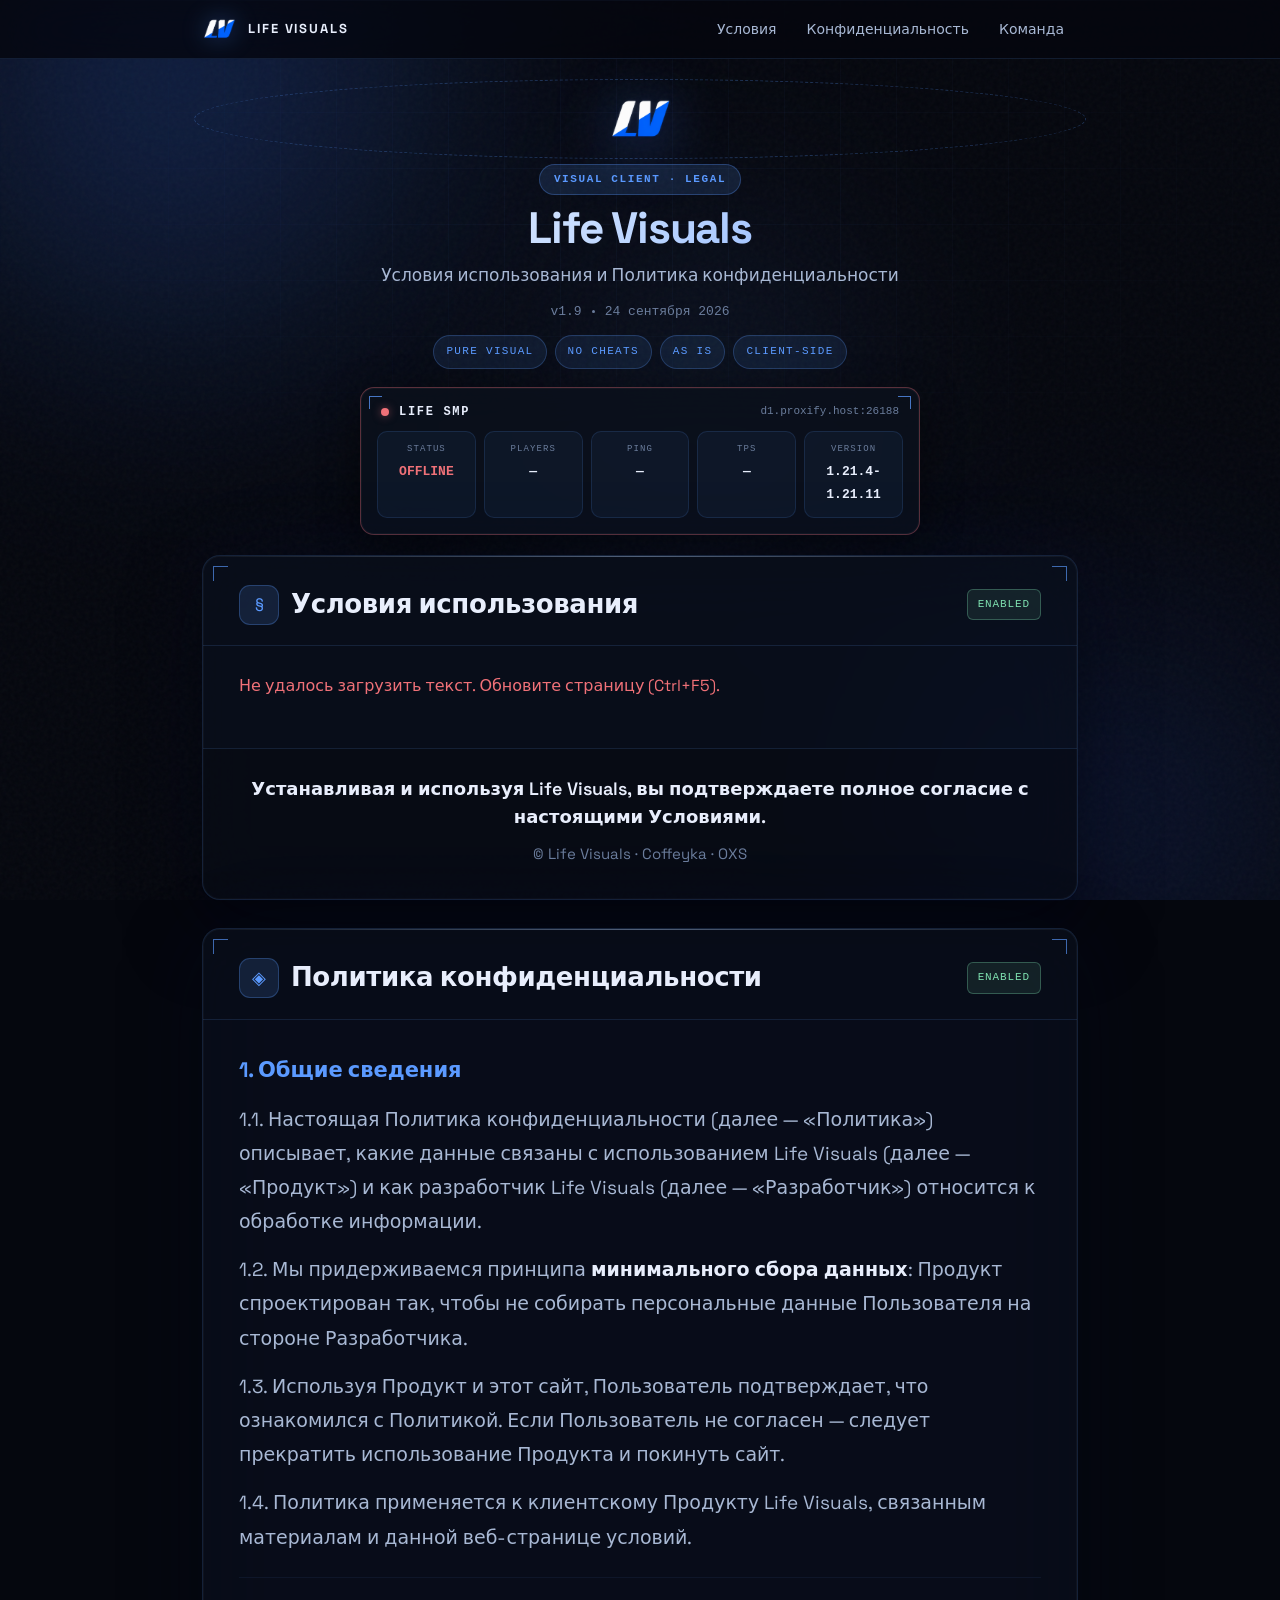
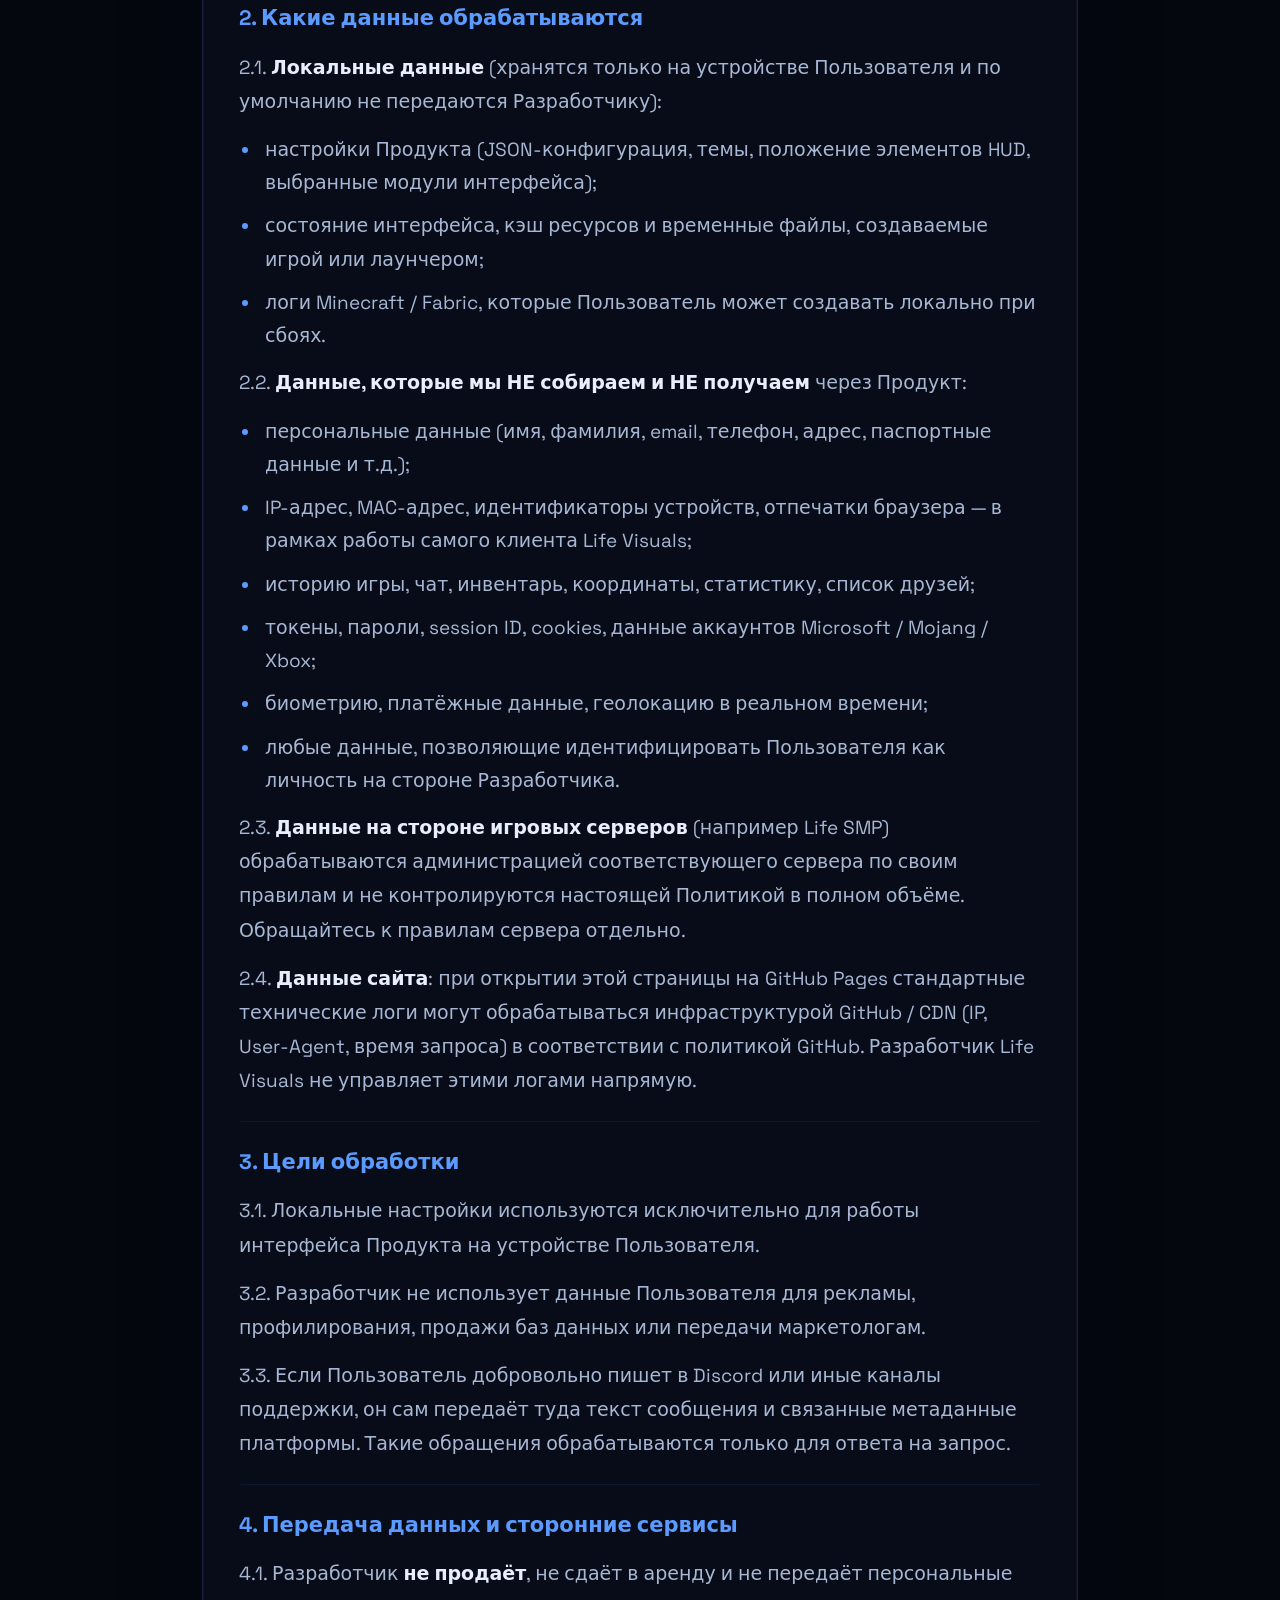
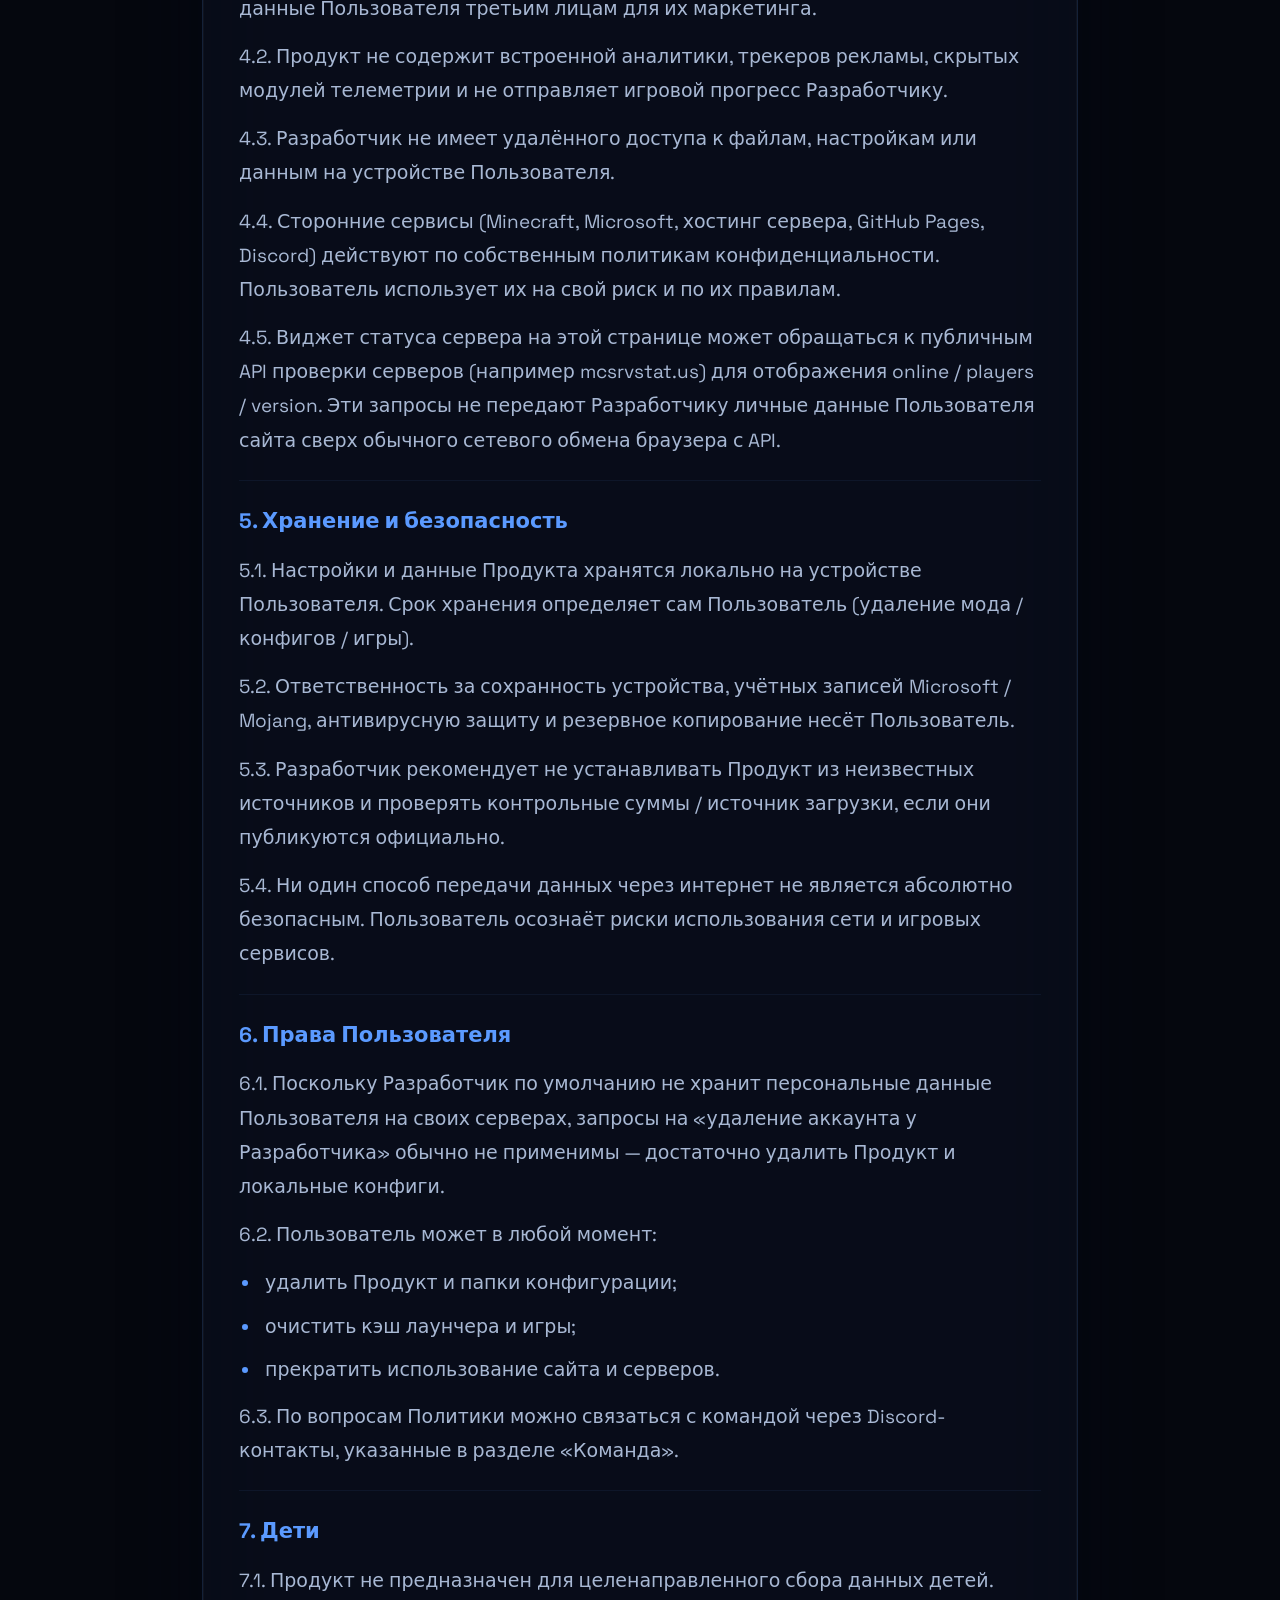
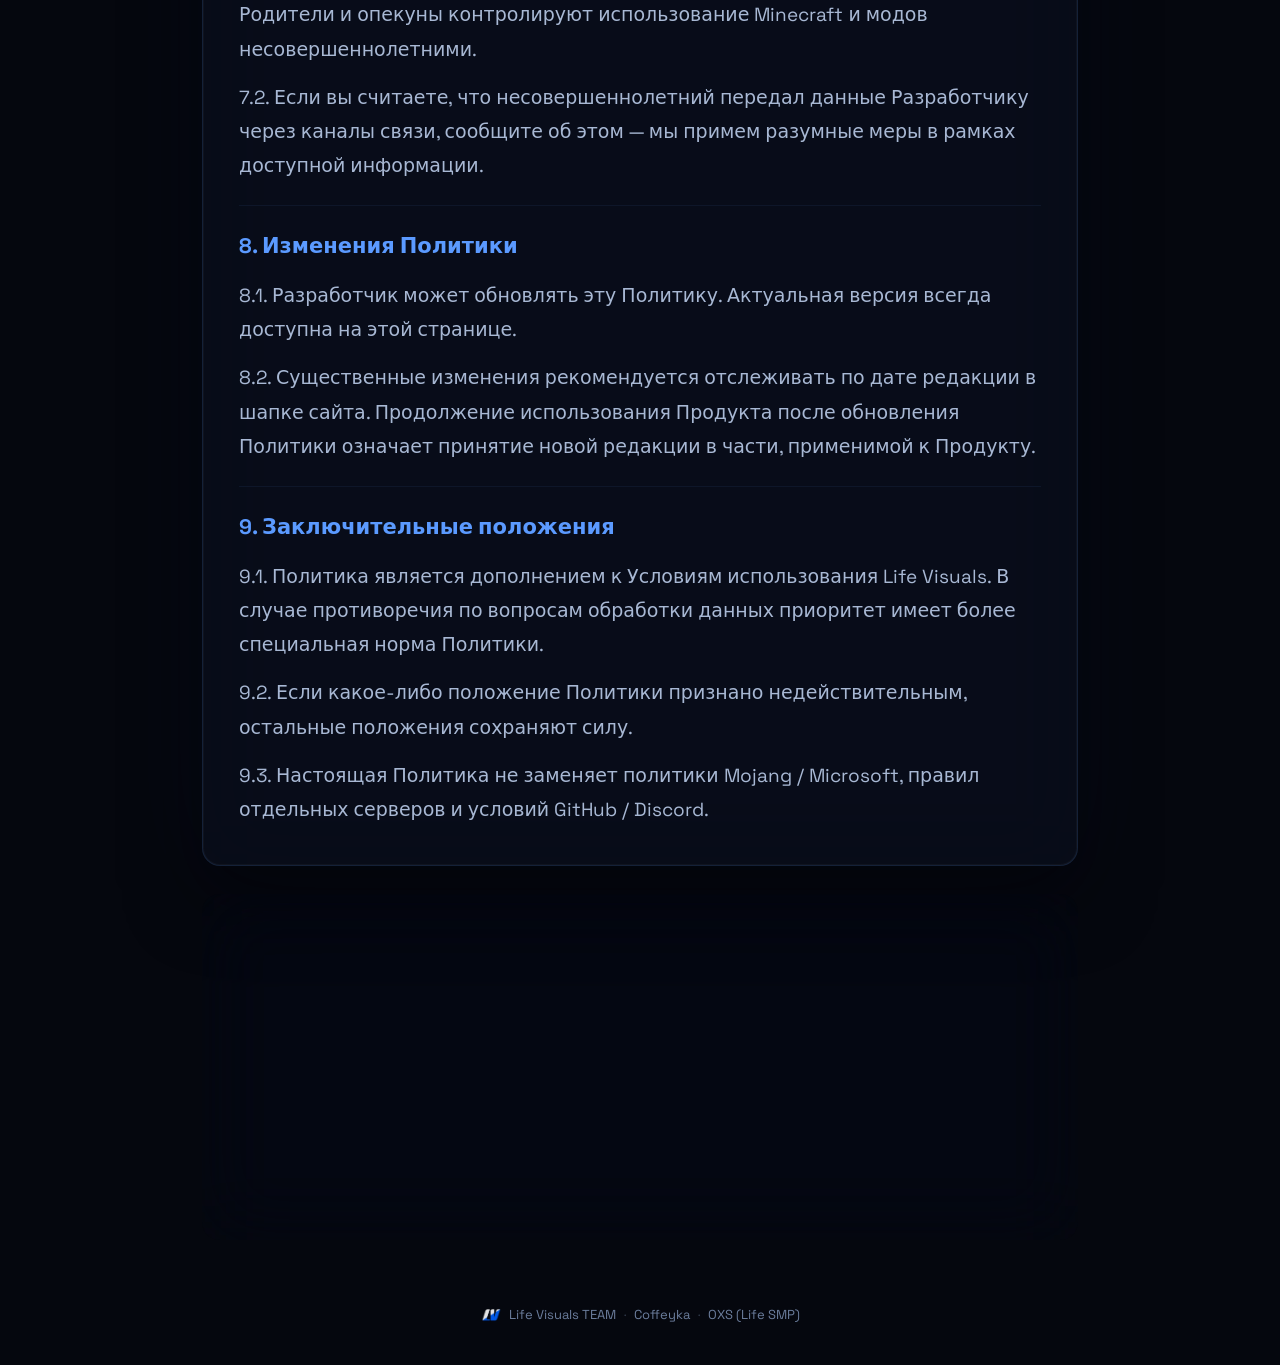
==== index.html @ 01d28ea0 "v1.9: restore index with legal text loader + terms-body" ====
<!DOCTYPE html>
<html lang="ru">
<head>
    <meta charset="UTF-8">
    <meta name="viewport" content="width=device-width, initial-scale=1.0">
    <title>Условия использования — Life Visuals</title>
    <meta name="description" content="Официальные условия использования и политика конфиденциальности Life Visuals">
    <link rel="stylesheet" href="styles.css">
    <link rel="icon" href="logo.png" type="image/png">
    <link rel="preconnect" href="https://fonts.googleapis.com">
    <link rel="preconnect" href="https://fonts.gstatic.com" crossorigin>
    <link href="https://fonts.googleapis.com/css2?family=Space+Grotesk:wght@400;500;600;700&display=swap" rel="stylesheet">
</head>
<body>
    <div class="bg">
        <div class="orb orb-1"></div>
        <div class="orb orb-2"></div>
        <div class="orb orb-3"></div>
        <div class="grid"></div>
        <div class="noise"></div>
    </div>

    <header class="header">
        <div class="container header-inner">
            <a href="#" class="logo">
                <img src="logo.png" alt="Life Visuals" class="logo-img">
                <span class="logo-text">LIFE VISUALS</span>
            </a>
            <nav class="nav">
                <a href="#terms" class="nav-item" data-section="terms">Условия</a>
                <a href="#privacy" class="nav-item" data-section="privacy">Конфиденциальность</a>
                <a href="#team" class="nav-item" data-section="team">Команда</a>
            </nav>
        </div>
    </header>

    <main>
        <div class="container">
            <section class="hero">
                <div class="hero-logo-wrap">
                    <img src="logo.png" alt="Life Visuals" class="hero-logo">
                </div>
                <div class="hero-badge">Visual Client · Legal</div>
                <h1>Life Visuals</h1>
                <p class="hero-sub">Условия использования и Политика конфиденциальности</p>
                <div class="hero-meta">
                    <span>v1.9</span>
                    <span class="dot"></span>
                    <span>24 сентября 2026</span>
                </div>
                <div class="hero-chips">
                    <span class="chip">PURE VISUAL</span>
                    <span class="chip">NO CHEATS</span>
                    <span class="chip">AS IS</span>
                    <span class="chip">CLIENT-SIDE</span>
                </div>

                <div class="srv-hud" id="server-status">
                    <div class="srv-top">
                        <span class="srv-dot" id="srv-dot"></span>
                        <span class="srv-name">LIFE SMP</span>
                        <span class="srv-addr">d1.proxify.host:26188</span>
                    </div>
                    <div class="srv-motd" id="srv-motd"></div>
                    <div class="srv-grid">
                        <div class="srv-cell">
                            <span class="srv-label">STATUS</span>
                            <span class="srv-val" id="srv-online">…</span>
                        </div>
                        <div class="srv-cell">
                            <span class="srv-label">PLAYERS</span>
                            <span class="srv-val" id="srv-players">…</span>
                        </div>
                        <div class="srv-cell">
                            <span class="srv-label">PING</span>
                            <span class="srv-val" id="srv-ping">…</span>
                        </div>
                        <div class="srv-cell">
                            <span class="srv-label">TPS</span>
                            <span class="srv-val" id="srv-tps">…</span>
                        </div>
                        <div class="srv-cell">
                            <span class="srv-label">VERSION</span>
                            <span class="srv-val" id="srv-ver">…</span>
                        </div>
                    </div>
                </div>
            </section>

            <article class="card" id="terms">
                <div class="card-shine"></div>
                <div class="card-header">
                    <div class="card-icon">§</div>
                    <h2 class="card-title">Условия использования</h2>
                    <span class="card-status">ENABLED</span>
                </div>
                <div class="card-body">
                    <p style="padding:16px 0;color:#8b9bb8">Загрузка…</p>
                </div>
                <div class="card-footer">
                    <p class="accept">Устанавливая и используя Life Visuals, вы подтверждаете полное согласие с настоящими Условиями.</p>
                    <p class="copy">© Life Visuals · Coffeyka · OXS</p>
                </div>
            </article>

            <article class="card" id="privacy">
                <div class="card-shine"></div>
                <div class="card-header">
                    <div class="card-icon">◈</div>
                    <h2 class="card-title">Политика конфиденциальности</h2>
                    <span class="card-status">ENABLED</span>
                </div>
                <div class="card-body">
                    <p style="padding:16px 0;color:#8b9bb8">Загрузка…</p>
                </div>
            </article>

            <article class="card" id="team">
                <div class="card-shine"></div>
                <div class="card-header">
                    <div class="card-icon">◆</div>
                    <h2 class="card-title">Команда</h2>
                    <span class="card-status">LIVE</span>
                </div>
                <div class="card-body">
                    <div class="team-grid">
                        <div class="team-member">
                            <div class="member-avatar lv">
                                <img src="logo.png" alt="Life Visuals">
                            </div>
                            <div class="member-info">
                                <div class="member-name">Coffeyka</div>
                                <div class="member-role">Разработчик · Владелец Life Visuals</div>
                                <div class="member-discord">Discord: @coffeyka.</div>
                            </div>
                        </div>
                        <div class="team-member partner">
                            <div class="member-avatar ox">O</div>
                            <div class="member-info">
                                <div class="member-name">OXS</div>
                                <div class="member-role">Партнёр · Life SMP</div>
                                <div class="member-discord">Discord: oxsss_1337</div>
                            </div>
                        </div>
                    </div>
                    <p class="team-note">Официальная команда разработки Life Visuals и партнёр проекта Life SMP.</p>
                </div>
            </article>
        </div>
    </main>

    <footer class="footer">
        <div class="container">
            <img src="logo.png" alt="" class="footer-logo-img">
            <span>Life Visuals TEAM</span>
            <span class="sep">·</span>
            <span>Coffeyka</span>
            <span class="sep">·</span>
            <span>OXS (Life SMP)</span>
        </div>
    </footer>

    <script>
    const sections = ['terms', 'privacy', 'team'];
    const navItems = document.querySelectorAll('.nav-item');
    const sectionObs = new IntersectionObserver((entries) => {
        entries.forEach(e => {
            if (e.isIntersecting) {
                navItems.forEach(n => n.classList.toggle('active', n.dataset.section === e.target.id));
            }
        });
    }, { threshold: 0.25, rootMargin: '-20% 0px -50% 0px' });
    sections.forEach(id => {
        const el = document.getElementById(id);
        if (el) sectionObs.observe(el);
    });
    </script>
    <script>
    (async function () {
      async function fill(sel, url) {
        const el = document.querySelector(sel);
        if (!el) return;
        try {
          const r = await fetch(url + '?_=' + Date.now(), { cache: 'no-store' });
          if (!r.ok) throw new Error('HTTP ' + r.status);
          el.innerHTML = await r.text();
        } catch (e) {
          el.innerHTML = '<p style="padding:16px 0;color:#f07178">Не удалось загрузить текст. Обновите страницу (Ctrl+F5).</p>';
        }
      }
      await Promise.all([
        fill('#terms .card-body', 'terms-body.html'),
        fill('#privacy .card-body', 'privacy-body.html'),
      ]);
    })();
    </script>
    <script src="status.js"></script>
</body>
</html>
---- styles.css ----
/* Life Visuals ToS — HUD / visual-client style */
:root {
  --bg: #05070e;
  --elevated: #0b101c;
  --panel: #10182a;
  --fg: #e8eefc;
  --muted: #a8b8d4;
  --subtle: #6b7d9c;
  --accent: #5b9aff;
  --accent-soft: rgba(91, 154, 255, 0.14);
  --line: rgba(100, 160, 255, 0.14);
  --line-strong: rgba(120, 175, 255, 0.32);
  --ok: #7ee0b0;
  --radius: 18px;
}

* { margin: 0; padding: 0; box-sizing: border-box; }
html { scroll-behavior: smooth; -webkit-text-size-adjust: 100%; }
body {
  font-family: "Space Grotesk", system-ui, -apple-system, sans-serif;
  background: var(--bg);
  color: var(--fg);
  line-height: 1.75;
  min-height: 100vh;
  min-height: 100dvh;
  overflow-x: hidden;
  -webkit-font-smoothing: antialiased;
}

.bg { position: fixed; inset: 0; z-index: -1; overflow: hidden; pointer-events: none; }
.orb {
  position: absolute; border-radius: 50%;
  filter: blur(100px);
  opacity: 0.55;
  animation: drift 18s ease-in-out infinite;
}
.orb-1 {
  width: 800px; height: 800px;
  background: radial-gradient(circle, rgba(55,120,255,0.5) 0%, transparent 68%);
  top: -320px; left: -220px;
  animation-duration: 22s;
}
.orb-2 {
  width: 640px; height: 640px;
  background: radial-gradient(circle, rgba(40,80,210,0.35) 0%, transparent 68%);
  bottom: -240px; right: -160px;
  animation-duration: 26s; animation-delay: -6s;
}
.orb-3 {
  width: 480px; height: 480px;
  background: radial-gradient(circle, rgba(90,140,255,0.22) 0%, transparent 68%);
  top: 40%; left: 55%; transform: translate(-50%, -50%);
  animation-duration: 20s; animation-delay: -3s;
}
@keyframes drift {
  0%, 100% { transform: translate(0, 0) scale(1); }
  33% { transform: translate(30px, -24px) scale(1.04); }
  66% { transform: translate(-20px, 18px) scale(0.97); }
}
.grid {
  position: absolute; inset: 0;
  background-image:
    linear-gradient(rgba(90,150,255,0.04) 1px, transparent 1px),
    linear-gradient(90deg, rgba(90,150,255,0.04) 1px, transparent 1px);
  background-size: 56px 56px;
  mask-image: radial-gradient(ellipse 75% 55% at 50% 22%, black 12%, transparent 72%);
}
.noise {
  position: absolute; inset: 0;
  opacity: 0.035;
  background-image: url("data:image/svg+xml,%3Csvg viewBox='0 0 256 256' xmlns='http://www.w3.org/2000/svg'%3E%3Cfilter id='n'%3E%3CfeTurbulence type='fractalNoise' baseFrequency='0.85' numOctaves='4' stitchTiles='stitch'/%3E%3C/filter%3E%3Crect width='100%25' height='100%25' filter='url(%23n)'/%3E%3C/svg%3E");
  pointer-events: none;
}
.bg::after {
  content: "";
  position: absolute; left: 0; right: 0; top: 0; height: 1px;
  background: linear-gradient(90deg, transparent, rgba(91,154,255,0.55), transparent);
  animation: pulse-line 3.2s ease-in-out infinite;
}
@keyframes pulse-line {
  0%, 100% { opacity: 0.35; }
  50% { opacity: 0.95; }
}

.container { max-width: 920px; margin: 0 auto; padding: 0 22px; }

.header {
  position: sticky; top: 0; z-index: 100;
  backdrop-filter: blur(28px) saturate(1.6);
  -webkit-backdrop-filter: blur(28px) saturate(1.6);
  background: rgba(5, 7, 14, 0.82);
  border-bottom: 1px solid var(--line);
}
.header-inner {
  display: flex; align-items: center; justify-content: space-between;
  height: 58px; gap: 12px;
}
.logo { display: flex; align-items: center; gap: 12px; text-decoration: none; color: inherit; flex-shrink: 0; }
.logo-img {
  width: 34px; height: 34px; object-fit: contain; border-radius: 9px;
  filter: drop-shadow(0 0 12px rgba(91,154,255,0.4));
}
.logo-text { font-size: 13px; font-weight: 700; letter-spacing: 1.9px; color: var(--fg); white-space: nowrap; }
.nav { display: flex; gap: 2px; overflow-x: auto; scrollbar-width: none; }
.nav::-webkit-scrollbar { display: none; }
.nav-item {
  color: var(--muted); text-decoration: none; font-size: 14px; font-weight: 500;
  padding: 8px 14px; border-radius: 10px; transition: all 0.22s ease;
  white-space: nowrap; min-height: 36px; display: inline-flex; align-items: center;
}
.nav-item:hover { color: var(--fg); background: rgba(91,154,255,0.1); }
.nav-item.active {
  color: var(--fg);
  background: var(--accent-soft);
  box-shadow: 0 0 0 1px rgba(91,154,255,0.22);
}

/* Compact hero so terms show immediately on load (desktop + phone) */
.hero { padding: 28px 0 20px; text-align: center; position: relative; }
.hero-logo-wrap {
  display: flex; justify-content: center; margin-bottom: 12px; position: relative;
}
.hero-logo-wrap::before {
  content: "";
  position: absolute; inset: -8px;
  border-radius: 50%;
  border: 1px dashed rgba(91,154,255,0.28);
  animation: spin 10s linear infinite;
}
@keyframes spin { to { transform: rotate(360deg); } }
.hero-logo {
  width: 64px; height: 64px; object-fit: contain; border-radius: 16px;
  filter: drop-shadow(0 8px 28px rgba(60,120,255,0.5));
  animation: float 5.5s ease-in-out infinite;
  position: relative; z-index: 1;
}
@keyframes float {
  0%, 100% { transform: translateY(0); }
  50% { transform: translateY(-6px); }
}
.hero-badge {
  display: inline-block; font-size: 11px; font-weight: 600; letter-spacing: 1.6px;
  text-transform: uppercase; color: var(--accent); background: var(--accent-soft);
  border: 1px solid rgba(91,154,255,0.3); padding: 5px 14px; border-radius: 100px; margin-bottom: 10px;
  font-family: ui-monospace, "SF Mono", Menlo, monospace;
}
.hero h1 {
  font-size: clamp(28px, 7vw, 44px);
  font-weight: 700; letter-spacing: -1.2px; line-height: 1.08; margin-bottom: 8px;
  background: linear-gradient(135deg, #fff 0%, #c0d8ff 48%, #6b9fff 100%);
  -webkit-background-clip: text; -webkit-text-fill-color: transparent; background-clip: text;
}
.hero-sub { font-size: 17px; color: var(--muted); margin-bottom: 10px; padding: 0 8px; }
.hero-meta {
  display: flex; align-items: center; justify-content: center; gap: 10px;
  font-size: 13px; color: var(--subtle); flex-wrap: wrap;
  font-family: ui-monospace, monospace;
}
.hero-meta .dot { width: 3px; height: 3px; border-radius: 50%; background: var(--subtle); }
.hero-chips {
  display: flex; flex-wrap: wrap; gap: 8px; justify-content: center; margin-top: 12px;
}
.chip {
  border: 1px solid rgba(91,154,255,0.25); background: rgba(91,154,255,0.1);
  color: var(--accent); font-family: ui-monospace, monospace; font-size: 11px;
  letter-spacing: 0.12em; text-transform: uppercase; padding: 6px 12px; border-radius: 999px;
}

.card {
  position: relative;
  background: rgba(11, 16, 28, 0.72);
  border: 1px solid var(--line);
  border-radius: var(--radius);
  backdrop-filter: blur(36px) saturate(1.55);
  -webkit-backdrop-filter: blur(36px) saturate(1.55);
  box-shadow:
    0 0 0 1px rgba(255,255,255,0.03) inset,
    0 28px 72px rgba(0,0,0,0.52),
    0 0 100px rgba(50,110,255,0.06);
  margin-bottom: 28px;
  overflow: hidden;
  transition: border-color 0.35s ease, box-shadow 0.35s ease;
}
.card:hover {
  border-color: var(--line-strong);
  box-shadow:
    0 0 0 1px rgba(255,255,255,0.05) inset,
    0 34px 84px rgba(0,0,0,0.58),
    0 0 120px rgba(50,110,255,0.1);
}
.card::before,
.card::after {
  content: "";
  position: absolute;
  width: 14px; height: 14px;
  border-color: rgba(91,154,255,0.65);
  border-style: solid;
  pointer-events: none;
  z-index: 2;
}
.card::before {
  top: 10px; left: 10px;
  border-width: 1.5px 0 0 1.5px;
}
.card::after {
  top: 10px; right: 10px;
  border-width: 1.5px 1.5px 0 0;
}
.card-shine {
  position: absolute; top: 0; left: 0; right: 0; height: 1px;
  background: linear-gradient(90deg, transparent, rgba(180,210,255,0.4), transparent);
  pointer-events: none;
}
.card-header {
  display: flex; align-items: center; gap: 12px;
  padding: 22px 28px 16px;
  border-bottom: 1px solid var(--line);
}
.card-icon {
  width: 40px; height: 40px; display: flex; align-items: center; justify-content: center;
  font-size: 18px; color: var(--accent); background: var(--accent-soft);
  border: 1px solid rgba(91,154,255,0.28); border-radius: 11px; flex-shrink: 0;
}
.card-title { font-size: 24px; font-weight: 700; letter-spacing: -0.4px; color: var(--fg); flex: 1; }
.card-status {
  font-family: ui-monospace, monospace; font-size: 11px; color: var(--ok);
  border: 1px solid rgba(126,224,176,0.3); background: rgba(126,224,176,0.1);
  padding: 5px 10px; border-radius: 6px; letter-spacing: 0.08em;
}
.card-body { padding: 8px 28px 28px; }
.block { padding: 22px 0; border-bottom: 1px solid rgba(90,150,255,0.07); }
.block:last-child { border-bottom: none; padding-bottom: 6px; }
.block h3 { font-size: 20px; font-weight: 700; color: var(--accent); margin-bottom: 14px; }
.block p { color: var(--muted); font-size: 18px; margin-bottom: 14px; line-height: 1.8; }
.block p:last-child { margin-bottom: 0; }
.block p strong { color: var(--fg); font-weight: 650; }
.block ul { margin: 12px 0 14px 22px; color: var(--muted); }
.block li { margin-bottom: 10px; font-size: 18px; line-height: 1.75; padding-left: 4px; }
.block li::marker { color: var(--accent); }

.card-footer {
  padding: 24px 28px 28px;
  border-top: 1px solid var(--line);
  text-align: center;
  background: rgba(0,0,0,0.2);
}
.accept { font-size: 18px; color: var(--fg); font-weight: 600; margin-bottom: 10px; line-height: 1.55; }
.copy { font-size: 15px; color: var(--subtle); }

.team-grid {
  display: flex; flex-direction: column; align-items: stretch; gap: 14px;
  padding: 18px 0 8px;
}
.team-member {
  display: flex; align-items: center; gap: 16px;
  background: rgba(91,154,255,0.07);
  border: 1px solid rgba(91,154,255,0.18);
  border-radius: 16px;
  padding: 16px 18px;
  width: 100%;
  transition: transform 0.28s ease, border-color 0.28s ease, box-shadow 0.28s ease;
}
.team-member:hover {
  transform: translateY(-3px);
  border-color: rgba(91,154,255,0.35);
  box-shadow: 0 14px 36px rgba(40,90,200,0.22);
}
.team-member.partner {
  background: rgba(120,90,255,0.08);
  border-color: rgba(140,110,255,0.22);
}
.team-member.partner:hover {
  border-color: rgba(140,110,255,0.4);
  box-shadow: 0 14px 36px rgba(90,60,200,0.25);
}
.member-avatar {
  width: 54px; height: 54px; border-radius: 14px;
  display: flex; align-items: center; justify-content: center;
  flex-shrink: 0; overflow: hidden;
}
.member-avatar.lv {
  background: linear-gradient(145deg, #0a1528, #050c18);
  border: 1px solid rgba(91,154,255,0.35);
  box-shadow: 0 0 28px rgba(91,154,255,0.3);
}
.member-avatar.lv img { width: 100%; height: 100%; object-fit: cover; }
.member-avatar.ox {
  background: linear-gradient(135deg, #9b7bff, #5a3fc8);
  font-size: 22px; font-weight: 700; color: #fff;
  box-shadow: 0 0 28px rgba(140,110,255,0.35);
}
.member-info { min-width: 0; }
.member-name { font-size: 18px; font-weight: 650; color: var(--fg); }
.member-role { font-size: 15px; color: var(--accent); font-weight: 500; margin-top: 2px; }
.partner .member-role { color: #b49aff; }
.member-discord { font-size: 14px; color: var(--muted); margin-top: 4px; word-break: break-all; font-family: ui-monospace, monospace; }
.team-note { text-align: center; font-size: 15px; color: var(--subtle); margin-top: 14px; line-height: 1.5; padding: 0 4px; }

.footer {
  padding: 36px 0 calc(40px + env(safe-area-inset-bottom, 0px));
  text-align: center;
}
.footer .container {
  display: flex; align-items: center; justify-content: center; gap: 8px;
  font-size: 13px; color: var(--subtle); flex-wrap: wrap;
}
.footer-logo-img { width: 20px; height: 20px; object-fit: contain; border-radius: 5px; opacity: 0.9; }
.footer .sep { opacity: 0.4; }

/* FIX: always visible on load — no opacity:0 (was hiding terms until scroll) */
.reveal {
  opacity: 1;
  transform: none;
}
.reveal.visible {
  opacity: 1;
  transform: none;
}

@media (min-width: 641px) {
  .team-grid {
    flex-direction: row;
    flex-wrap: wrap;
    justify-content: center;
  }
  .team-member {
    flex: 1 1 260px;
    max-width: 340px;
    width: auto;
  }
  .card-header { padding: 26px 36px 18px; }
  .card-body { padding: 10px 36px 32px; }
  .card-footer { padding: 26px 36px 32px; }
  .card-title { font-size: 26px; }
  .block h3 { font-size: 21px; }
  .block p, .block li { font-size: 19px; }
}

@media (max-width: 640px) {
  .container { padding: 0 14px; }
  .header-inner { height: 52px; }
  .logo-img { width: 30px; height: 30px; }
  .logo-text { font-size: 11.5px; letter-spacing: 1.3px; }
  .nav-item { font-size: 13px; padding: 7px 10px; min-height: 34px; }
  .hero { padding: 18px 0 14px; }
  .hero-logo { width: 52px; height: 52px; border-radius: 14px; }
  .hero-badge { margin-bottom: 8px; font-size: 10px; padding: 4px 12px; }
  .hero-sub { font-size: 15px; margin-bottom: 8px; }
  .hero-meta { font-size: 12px; gap: 8px; }
  .hero-chips { margin-top: 10px; gap: 6px; }
  .card { border-radius: 16px; margin-bottom: 18px; }
  .card-header { padding: 16px 14px 12px; gap: 10px; }
  .card-icon { width: 36px; height: 36px; font-size: 16px; border-radius: 10px; }
  .card-title { font-size: 20px; }
  .card-status { display: none; }
  .card-body { padding: 4px 14px 18px; }
  .card-footer { padding: 16px 14px 18px; }
  .block { padding: 16px 0; }
  .block h3 { font-size: 17px; margin-bottom: 10px; }
  .block p, .block li { font-size: 16.5px; line-height: 1.75; }
  .accept { font-size: 16px; }
  .copy { font-size: 14px; }
  .team-member { padding: 14px; gap: 14px; border-radius: 14px; }
  .member-avatar { width: 48px; height: 48px; border-radius: 12px; }
  .member-name { font-size: 16px; }
  .member-role { font-size: 14px; }
  .footer { padding: 28px 0 calc(32px + env(safe-area-inset-bottom, 0px)); }
}

@media (max-width: 380px) {
  .logo-text { display: none; }
  .nav-item { font-size: 12px; padding: 6px 9px; }
  .container { padding: 0 12px; }
  .block p, .block li { font-size: 16px; }
}

@media (prefers-reduced-motion: reduce) {
  .orb, .hero-logo, .hero-logo-wrap::before, .bg::after { animation: none; }
  .reveal { opacity: 1; transform: none; transition: none; }
}

/* ===== Server status HUD ===== */
.srv-hud {
  margin: 18px auto 0;
  max-width: 560px;
  text-align: left;
  background: rgba(11, 16, 28, 0.88);
  border: 1px solid rgba(91, 154, 255, 0.24);
  border-radius: 14px;
  padding: 14px 16px 16px;
  backdrop-filter: blur(20px);
  box-shadow: 0 12px 40px rgba(0,0,0,0.45), 0 0 0 1px rgba(255,255,255,0.03) inset;
  position: relative;
}
.srv-hud::before,
.srv-hud::after {
  content: "";
  position: absolute;
  width: 12px; height: 12px;
  border-color: rgba(91,154,255,0.75);
  border-style: solid;
  pointer-events: none;
}
.srv-hud::before { top: 8px; left: 8px; border-width: 1.5px 0 0 1.5px; }
.srv-hud::after { top: 8px; right: 8px; border-width: 1.5px 1.5px 0 0; }
.srv-top {
  display: flex; align-items: center; gap: 10px;
  margin-bottom: 8px; padding: 0 4px;
  flex-wrap: wrap;
}
.srv-dot {
  width: 8px; height: 8px; border-radius: 50%;
  background: var(--subtle);
}
.srv-dot.on {
  background: var(--ok);
  box-shadow: 0 0 10px rgba(126,224,176,0.7);
  animation: pulse-dot 1.6s ease-in-out infinite;
}
.srv-dot.off { background: #f07178; box-shadow: 0 0 8px rgba(240,113,120,0.5); }
@keyframes pulse-dot {
  0%, 100% { box-shadow: 0 0 6px rgba(126,224,176,0.5); }
  50% { box-shadow: 0 0 14px rgba(126,224,176,0.9); }
}
.srv-name {
  font-family: ui-monospace, monospace;
  font-size: 12px; font-weight: 600; letter-spacing: 0.14em;
  color: var(--fg);
}
.srv-addr {
  font-family: ui-monospace, monospace;
  font-size: 11px; color: var(--subtle);
  margin-left: auto;
}
.srv-motd {
  font-family: ui-monospace, monospace;
  font-size: 11px;
  color: var(--muted);
  padding: 0 4px 10px;
  min-height: 0;
  line-height: 1.4;
  word-break: break-word;
}
.srv-motd:empty { display: none; }
.srv-grid {
  display: grid;
  grid-template-columns: repeat(5, 1fr);
  gap: 8px;
}
.srv-cell {
  background: rgba(91,154,255,0.06);
  border: 1px solid rgba(91,154,255,0.14);
  border-radius: 10px;
  padding: 10px 6px;
  text-align: center;
}
.srv-label {
  display: block;
  font-family: ui-monospace, monospace;
  font-size: 9px; letter-spacing: 0.12em;
  color: var(--subtle); margin-bottom: 4px;
}
.srv-val {
  display: block;
  font-family: ui-monospace, monospace;
  font-size: 13px; font-weight: 600; color: var(--fg);
  font-variant-numeric: tabular-nums;
}
.srv-val.on { color: var(--ok); }
.srv-val.off { color: #f07178; }
.srv-hud.offline { border-color: rgba(240,113,120,0.35); }

@media (max-width: 620px) {
  .srv-grid { grid-template-columns: repeat(3, 1fr); }
  .srv-addr { margin-left: 0; width: 100%; }
}
@media (max-width: 400px) {
  .srv-grid { grid-template-columns: repeat(2, 1fr); }
}
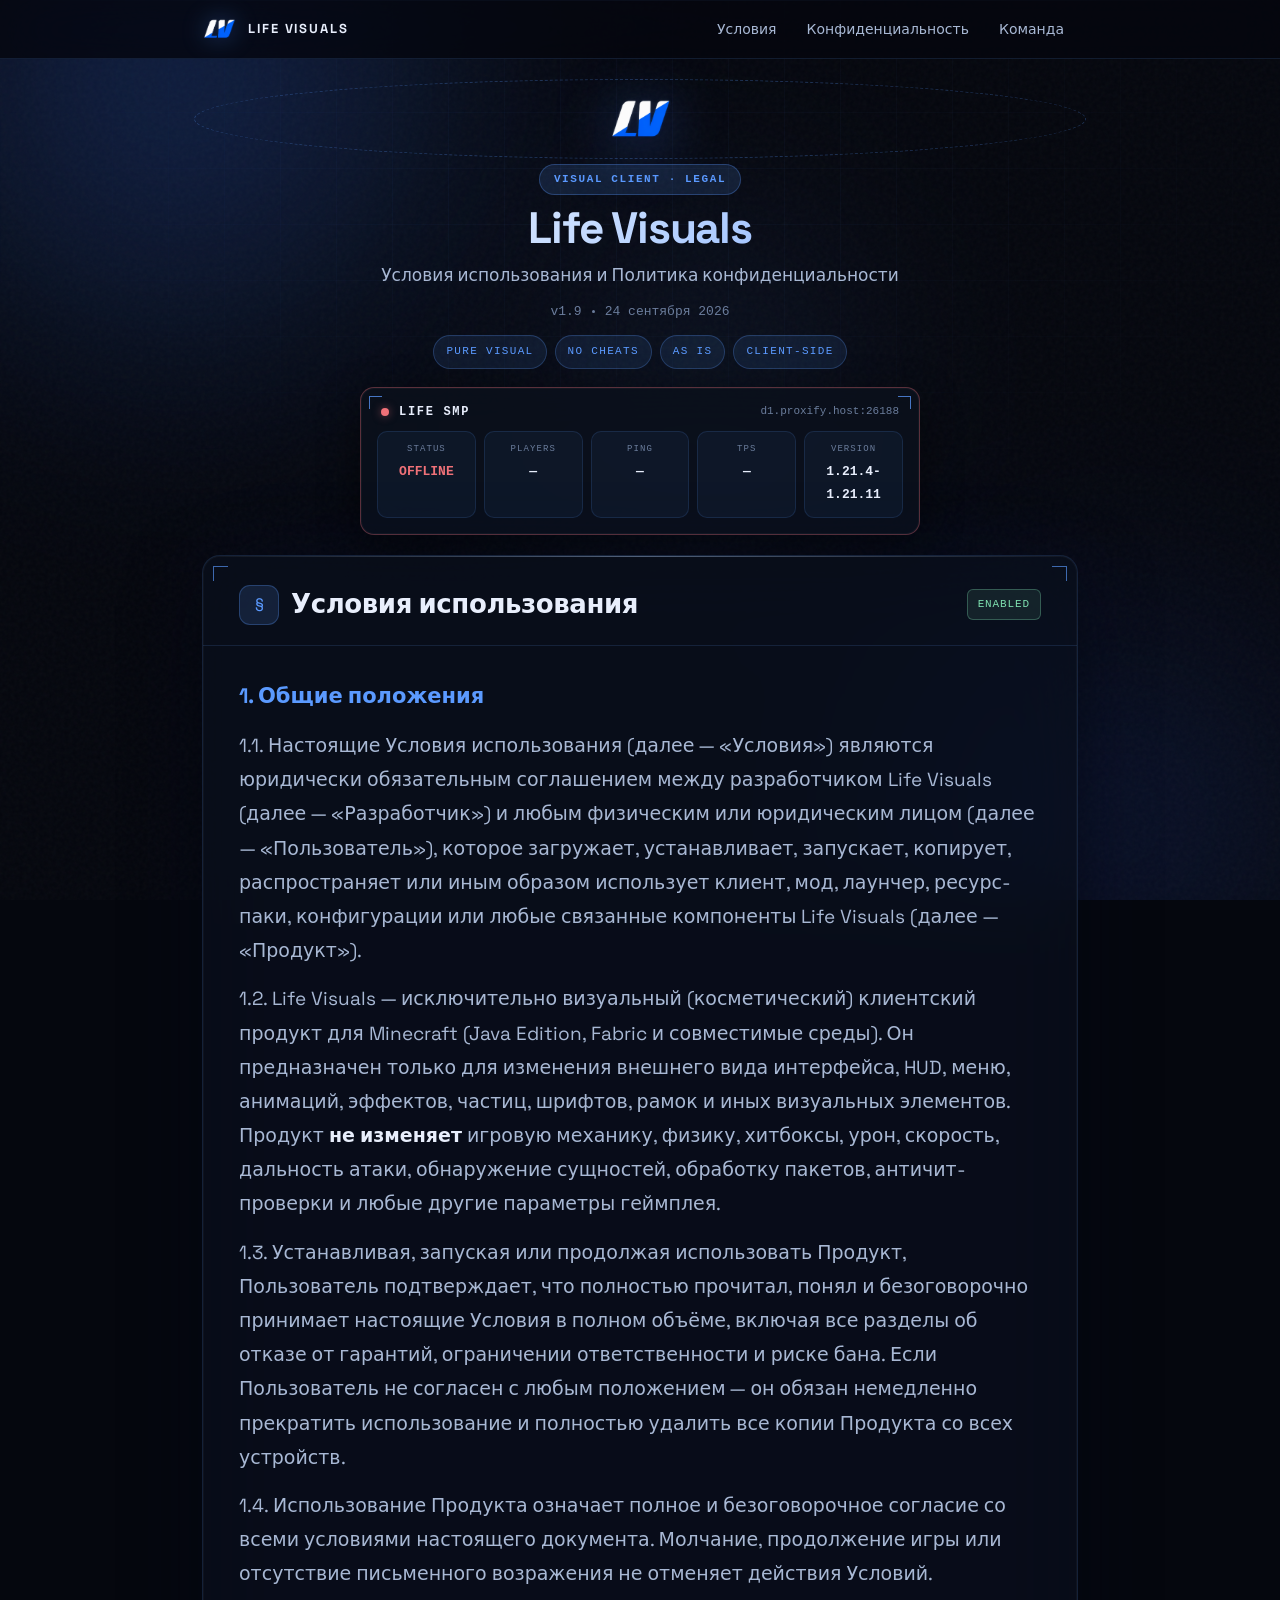
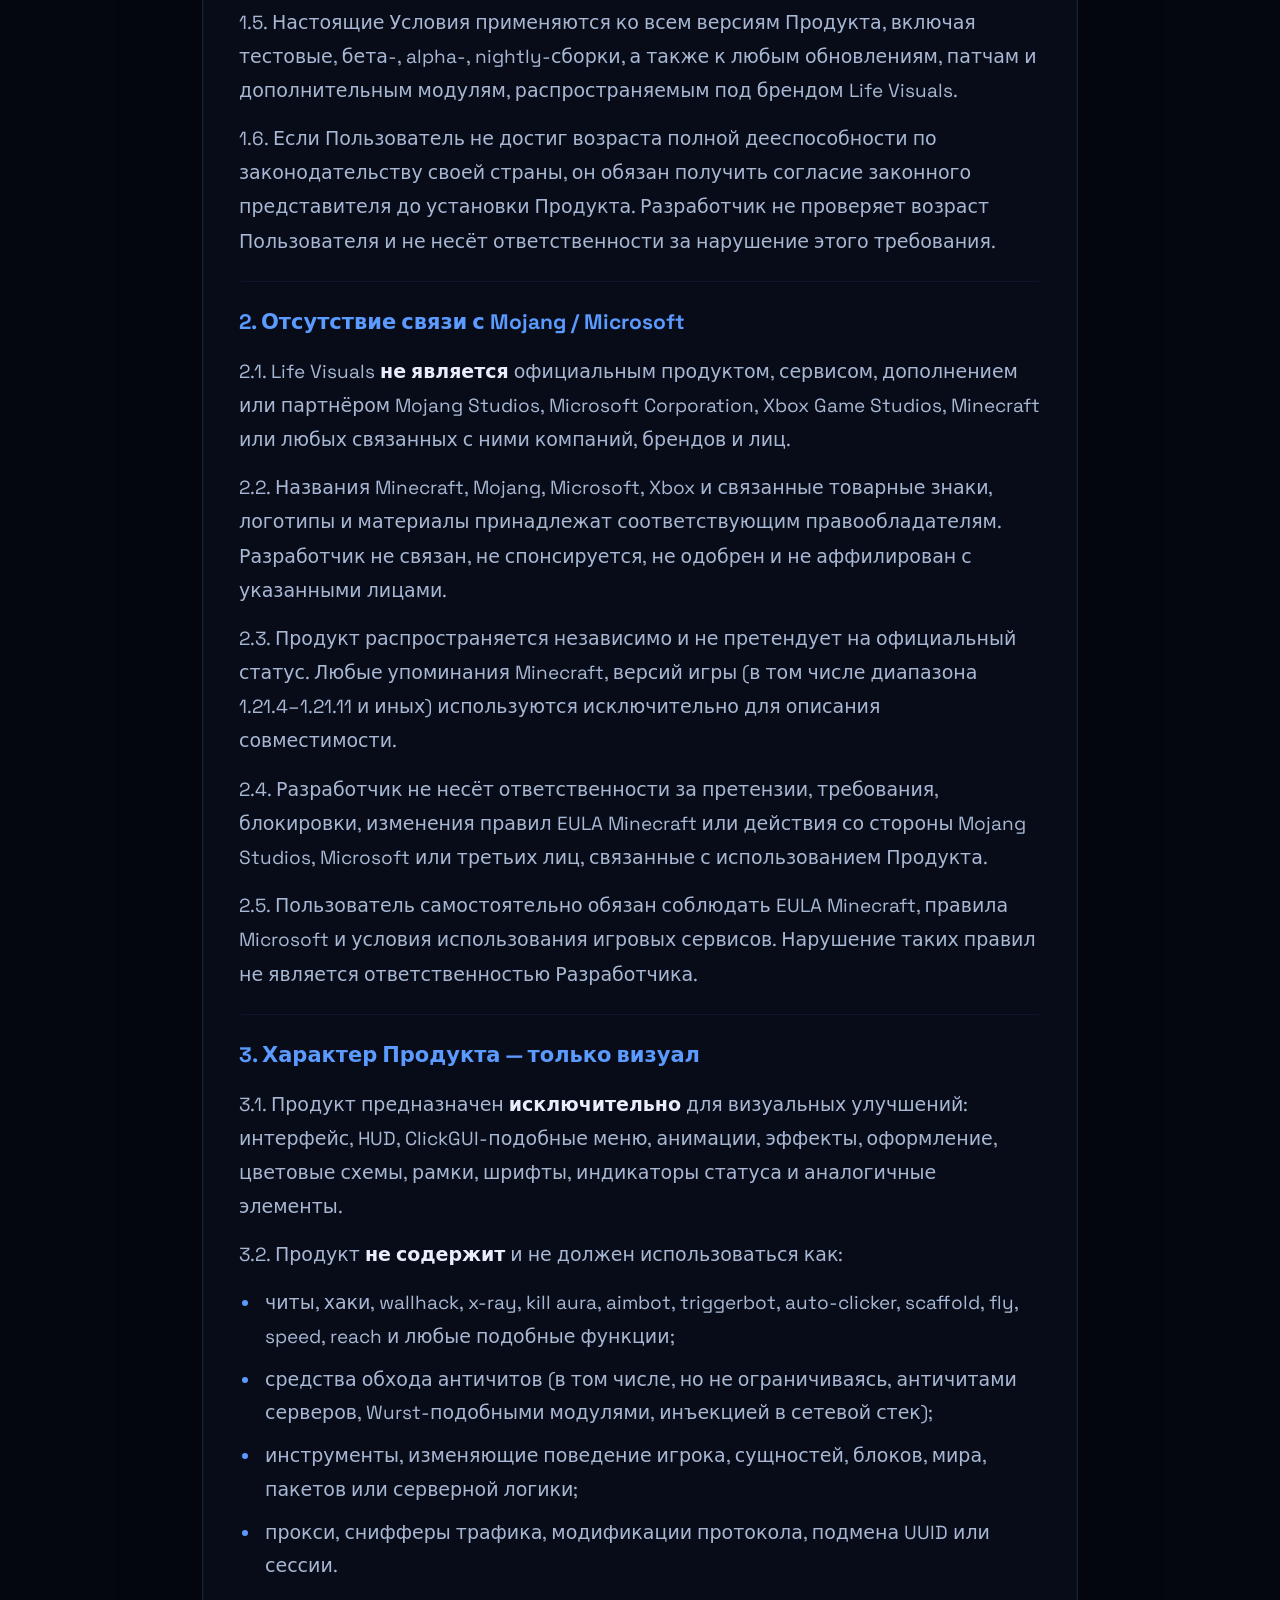
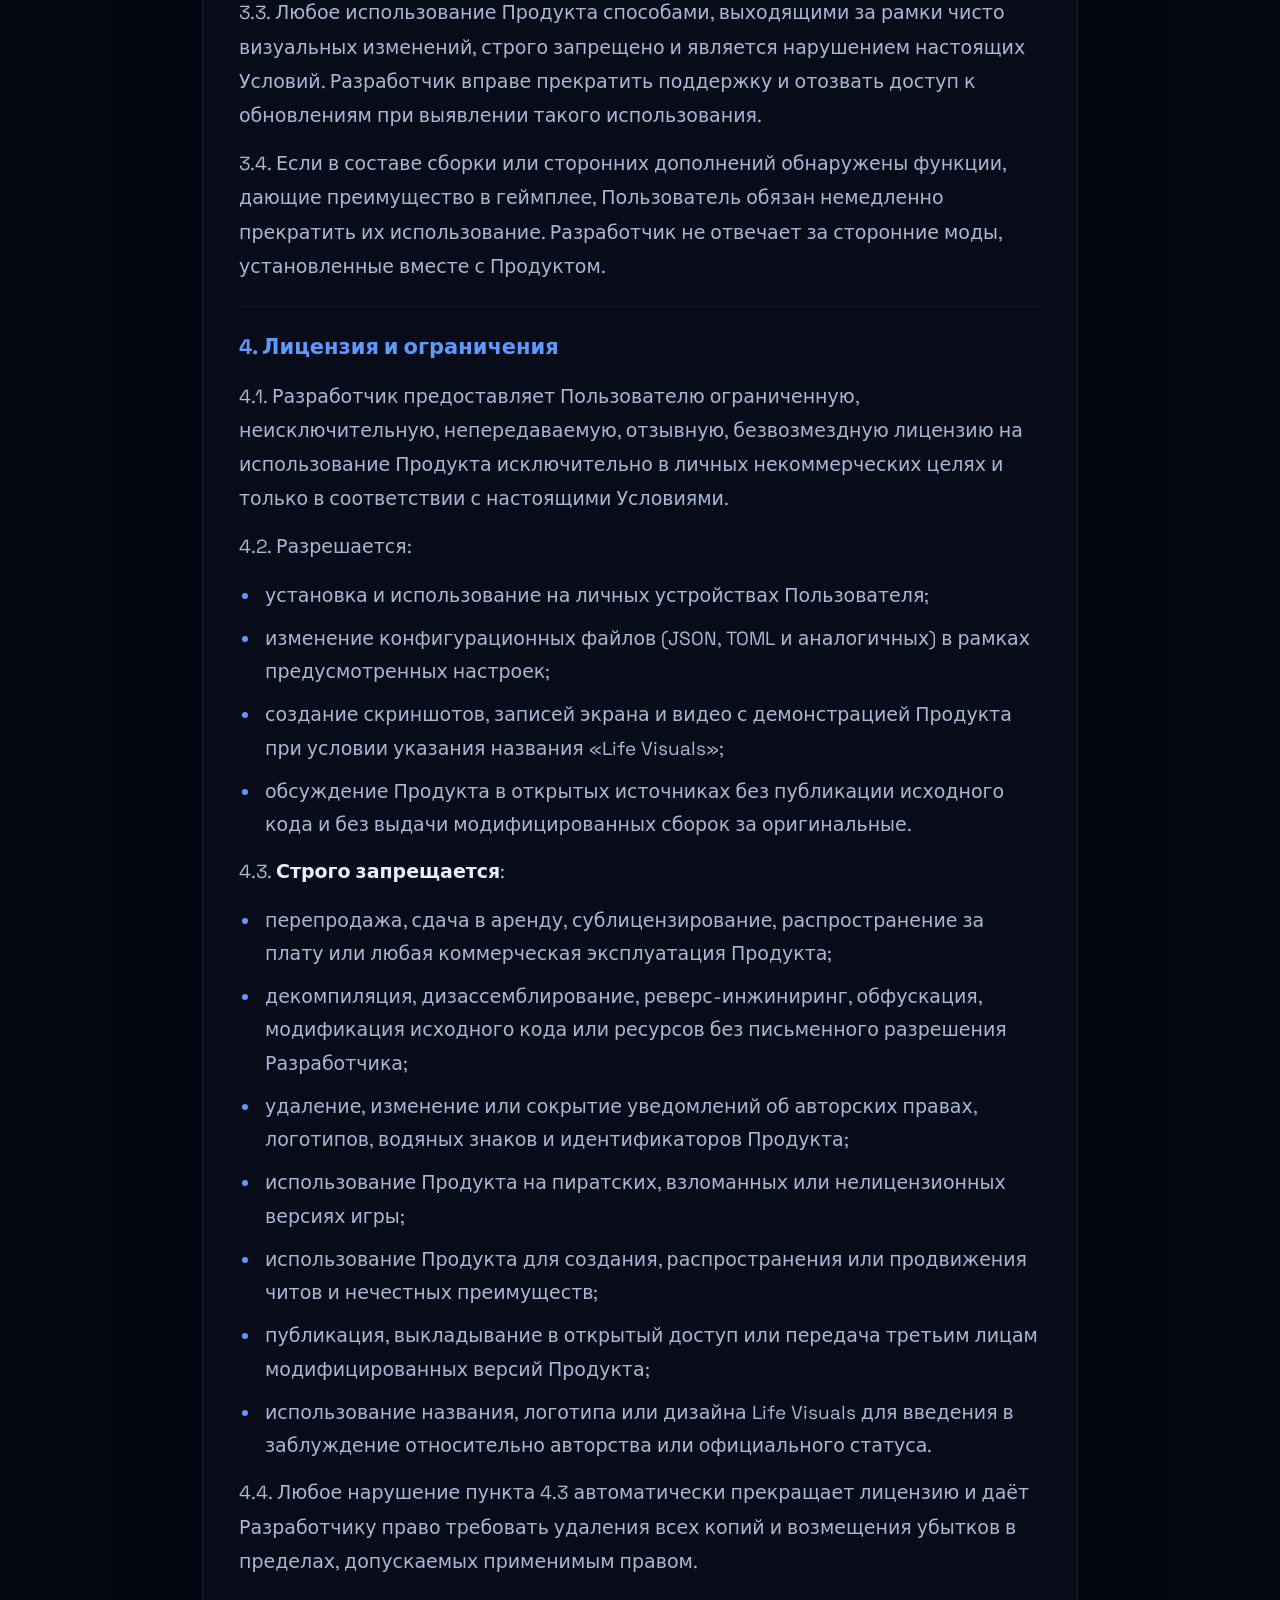
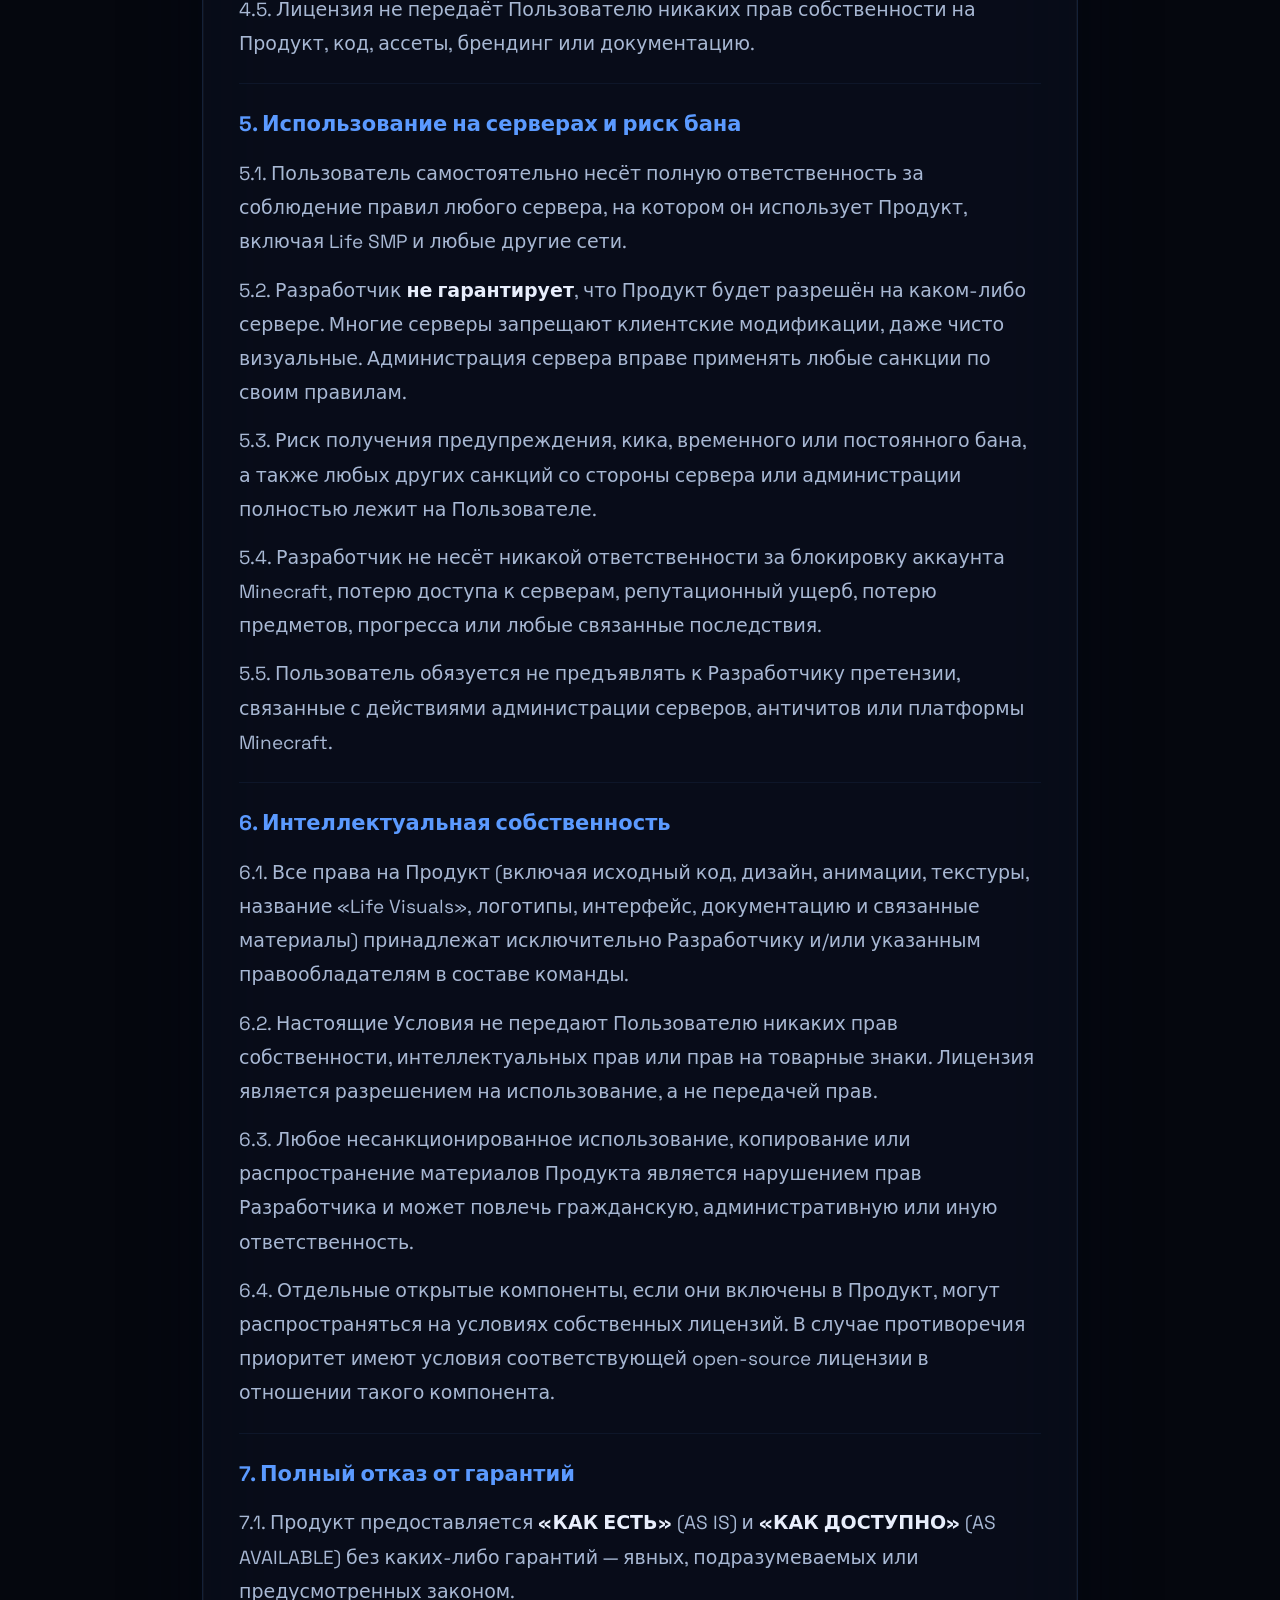
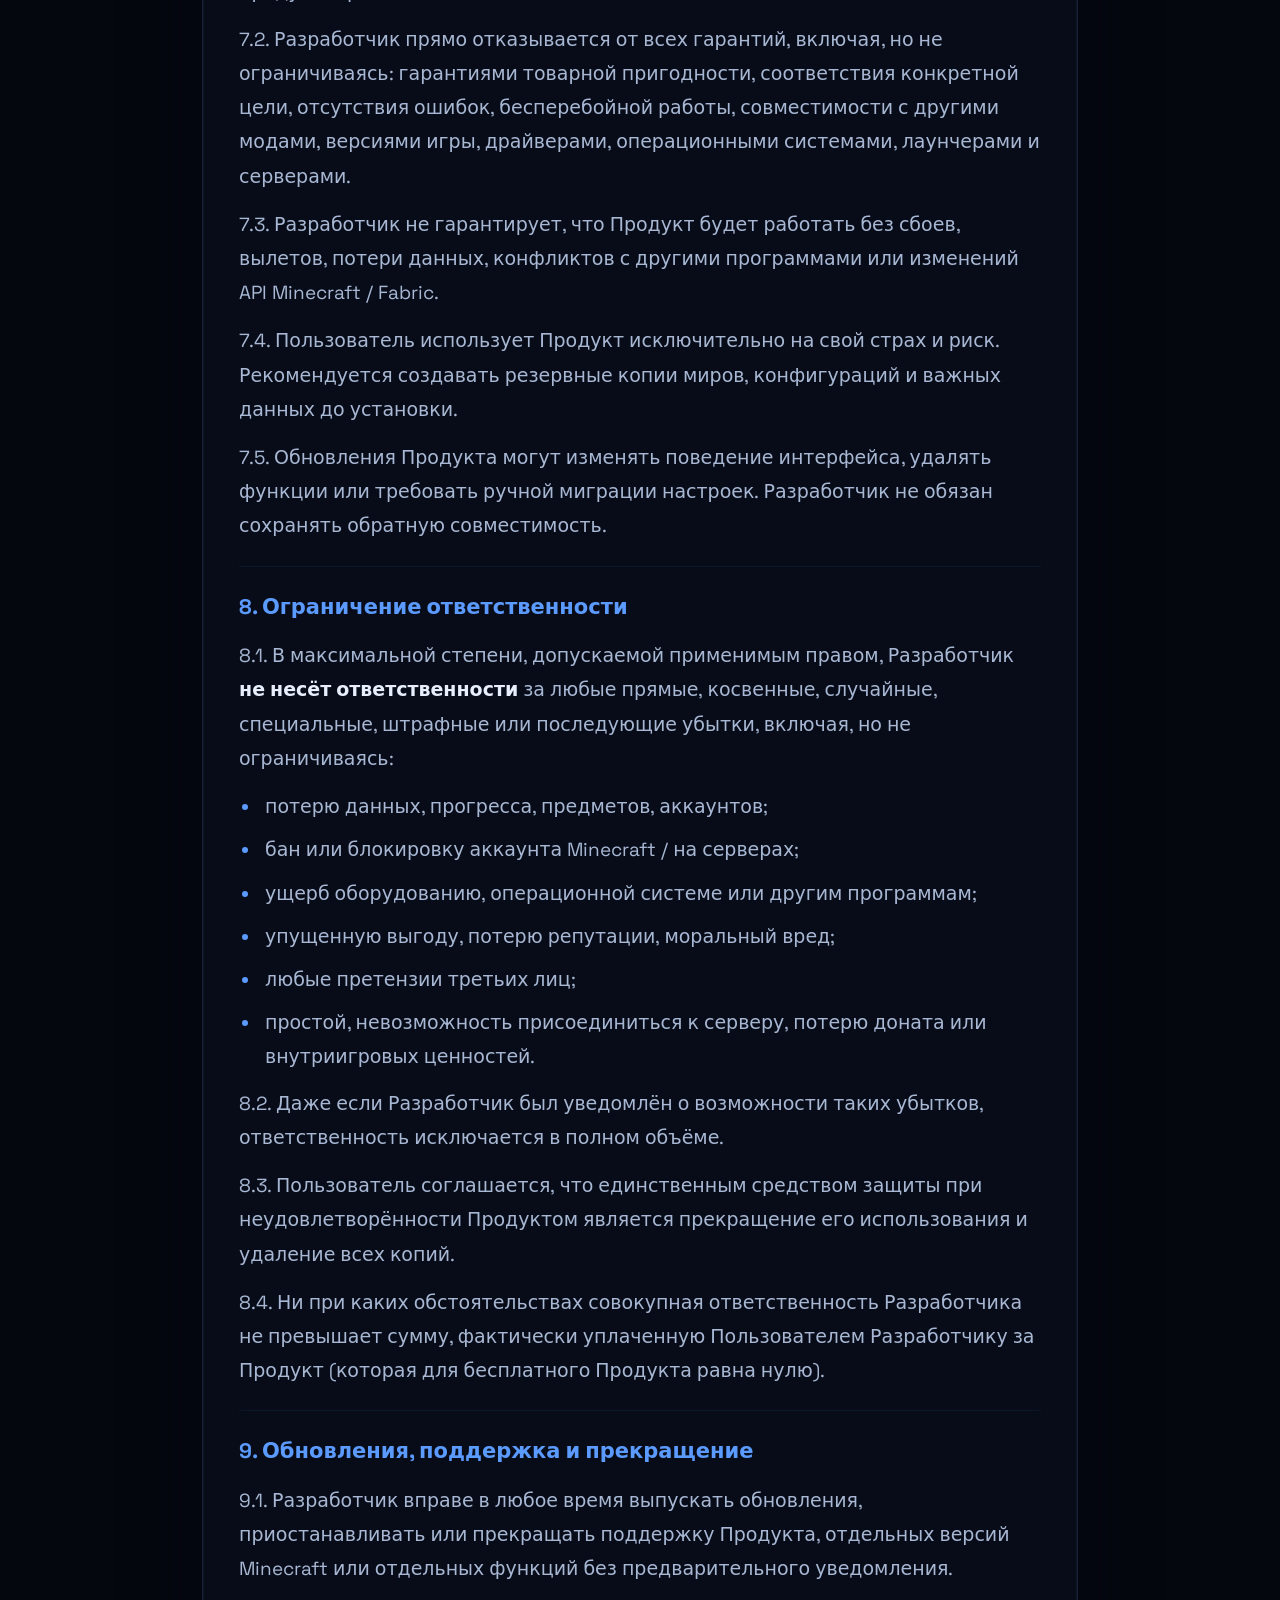
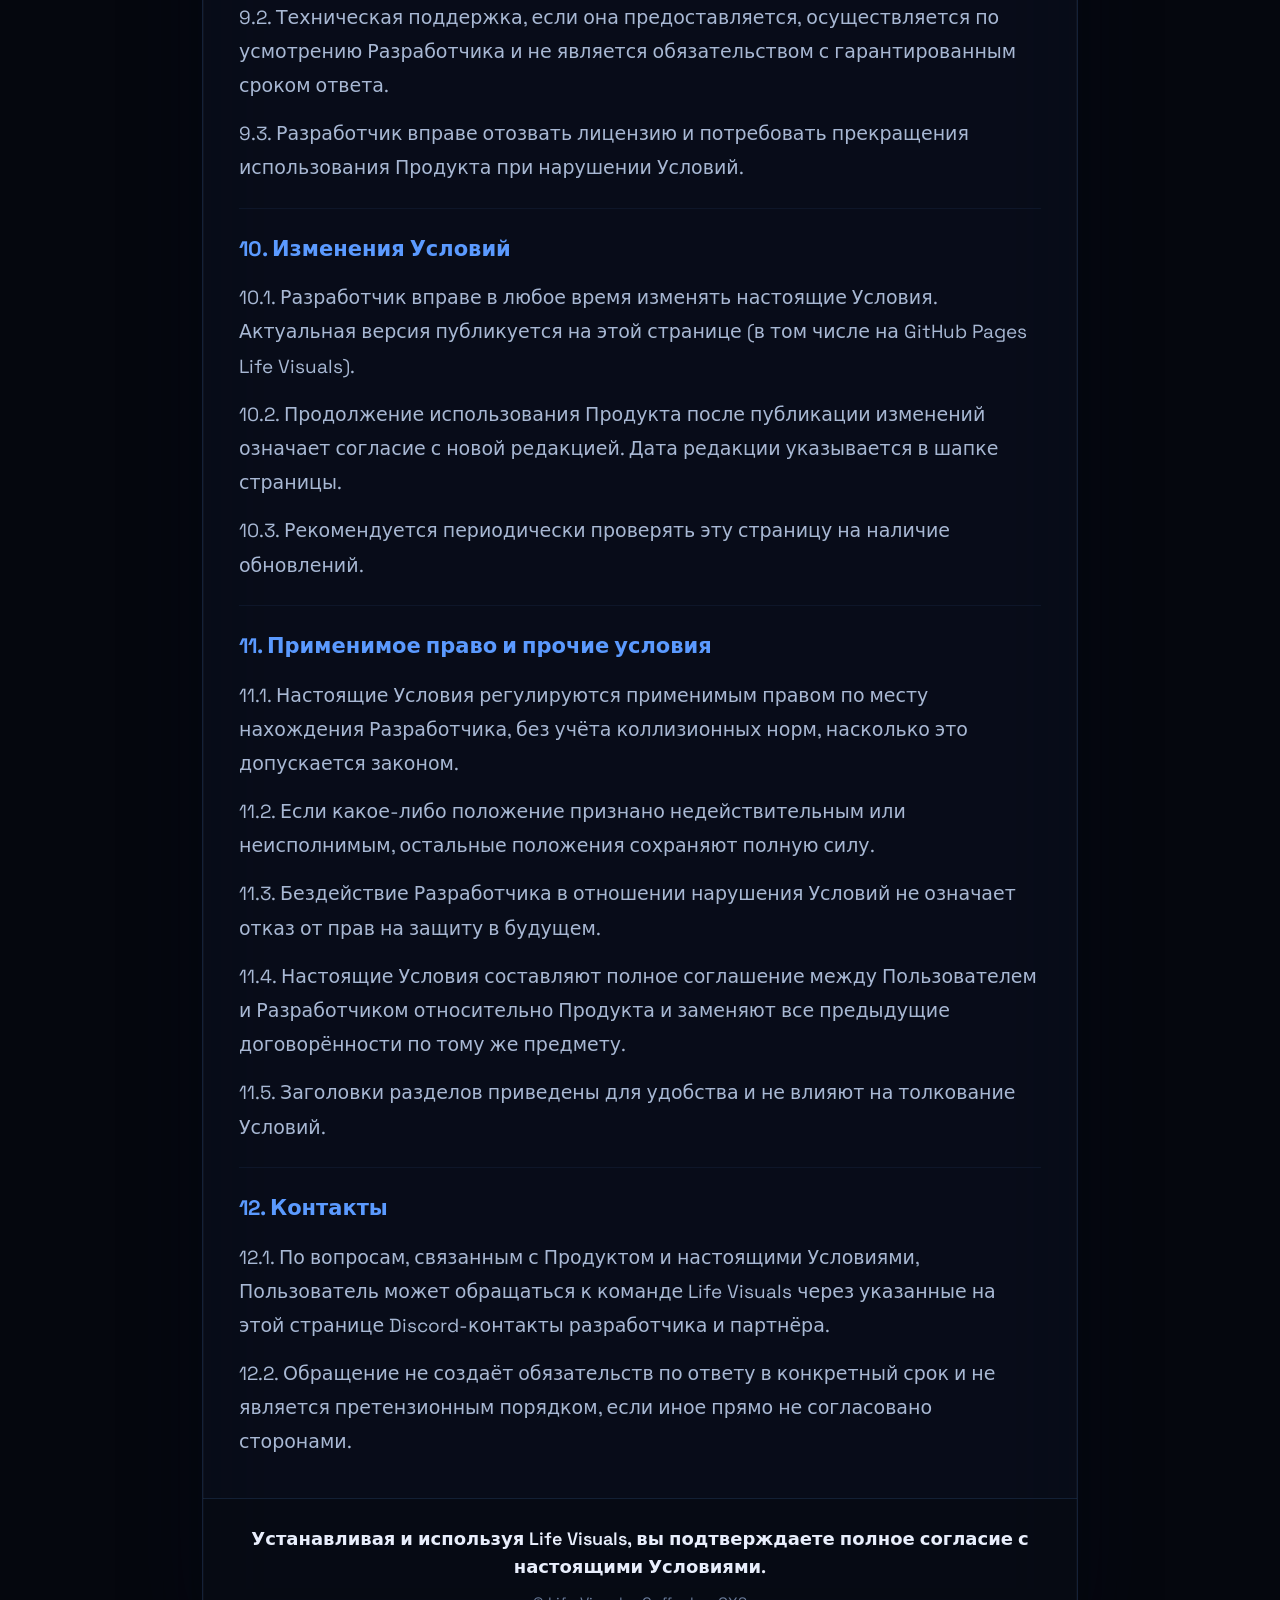
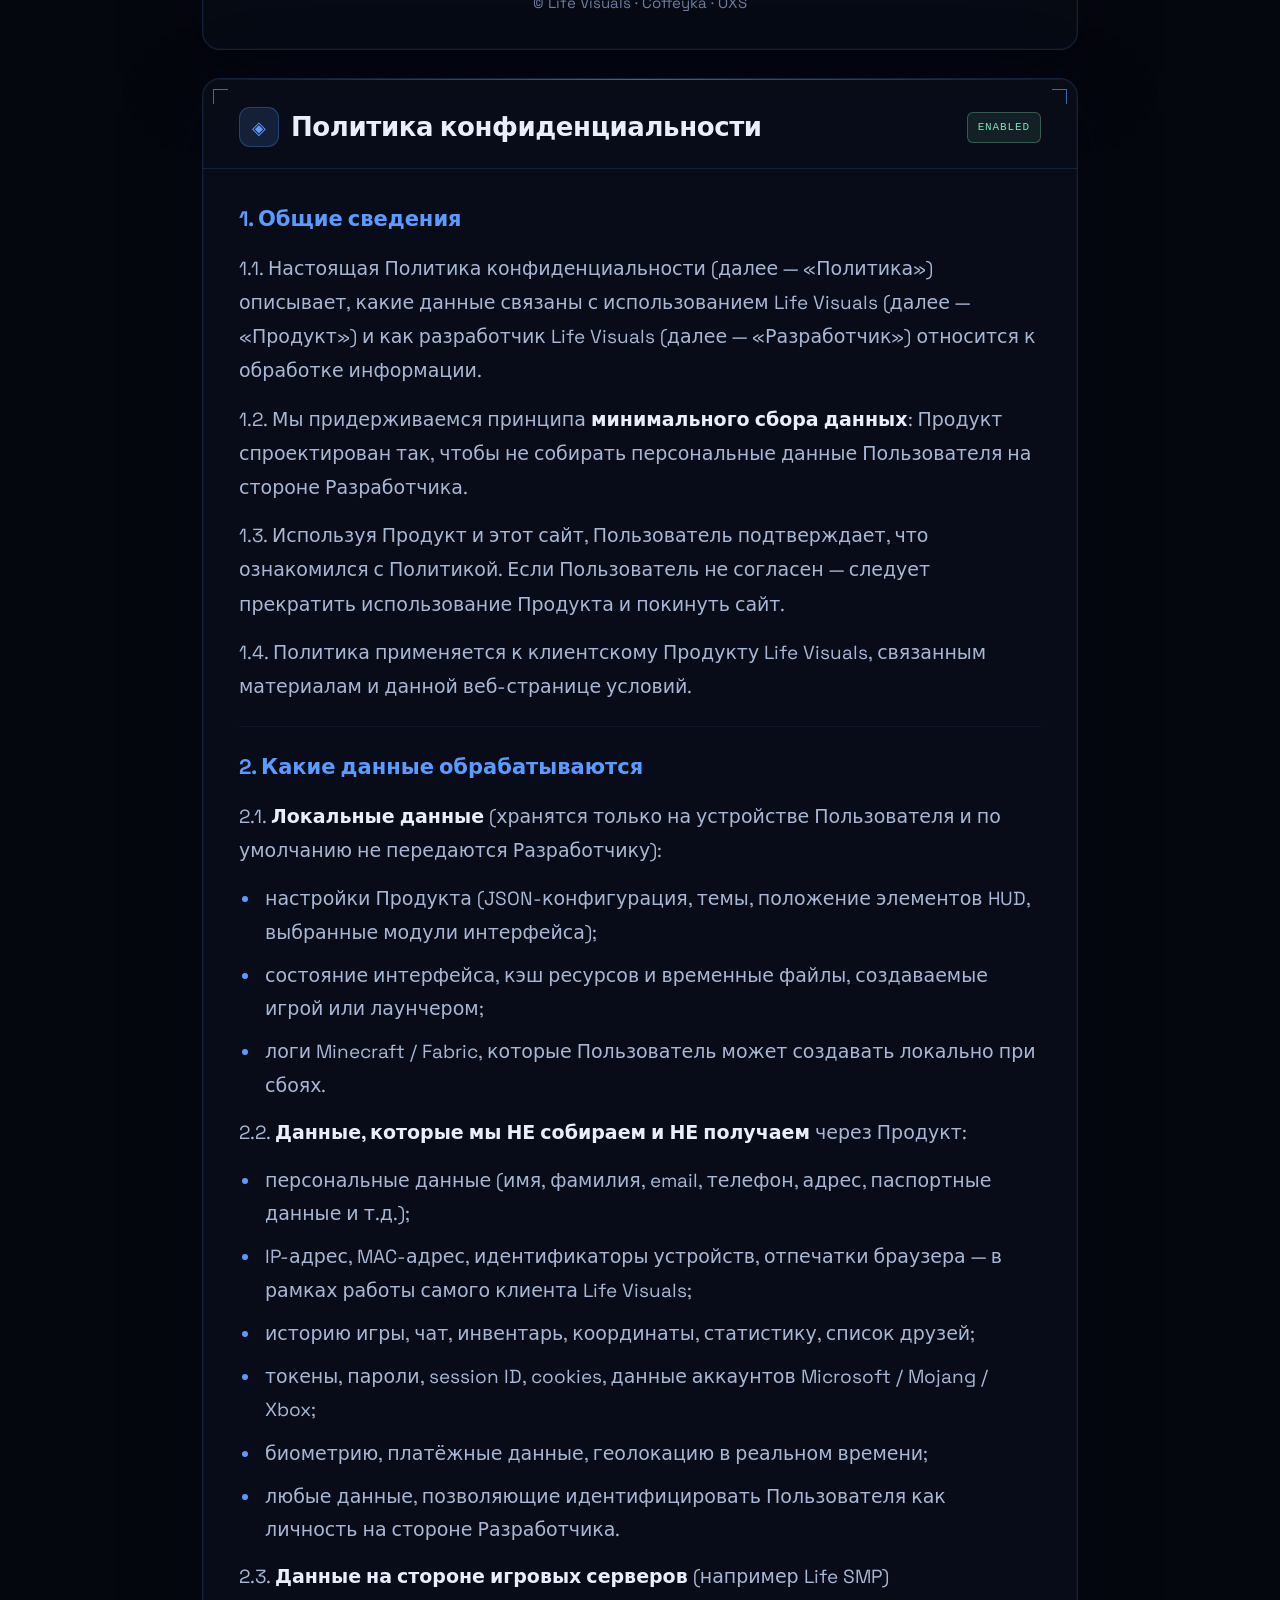
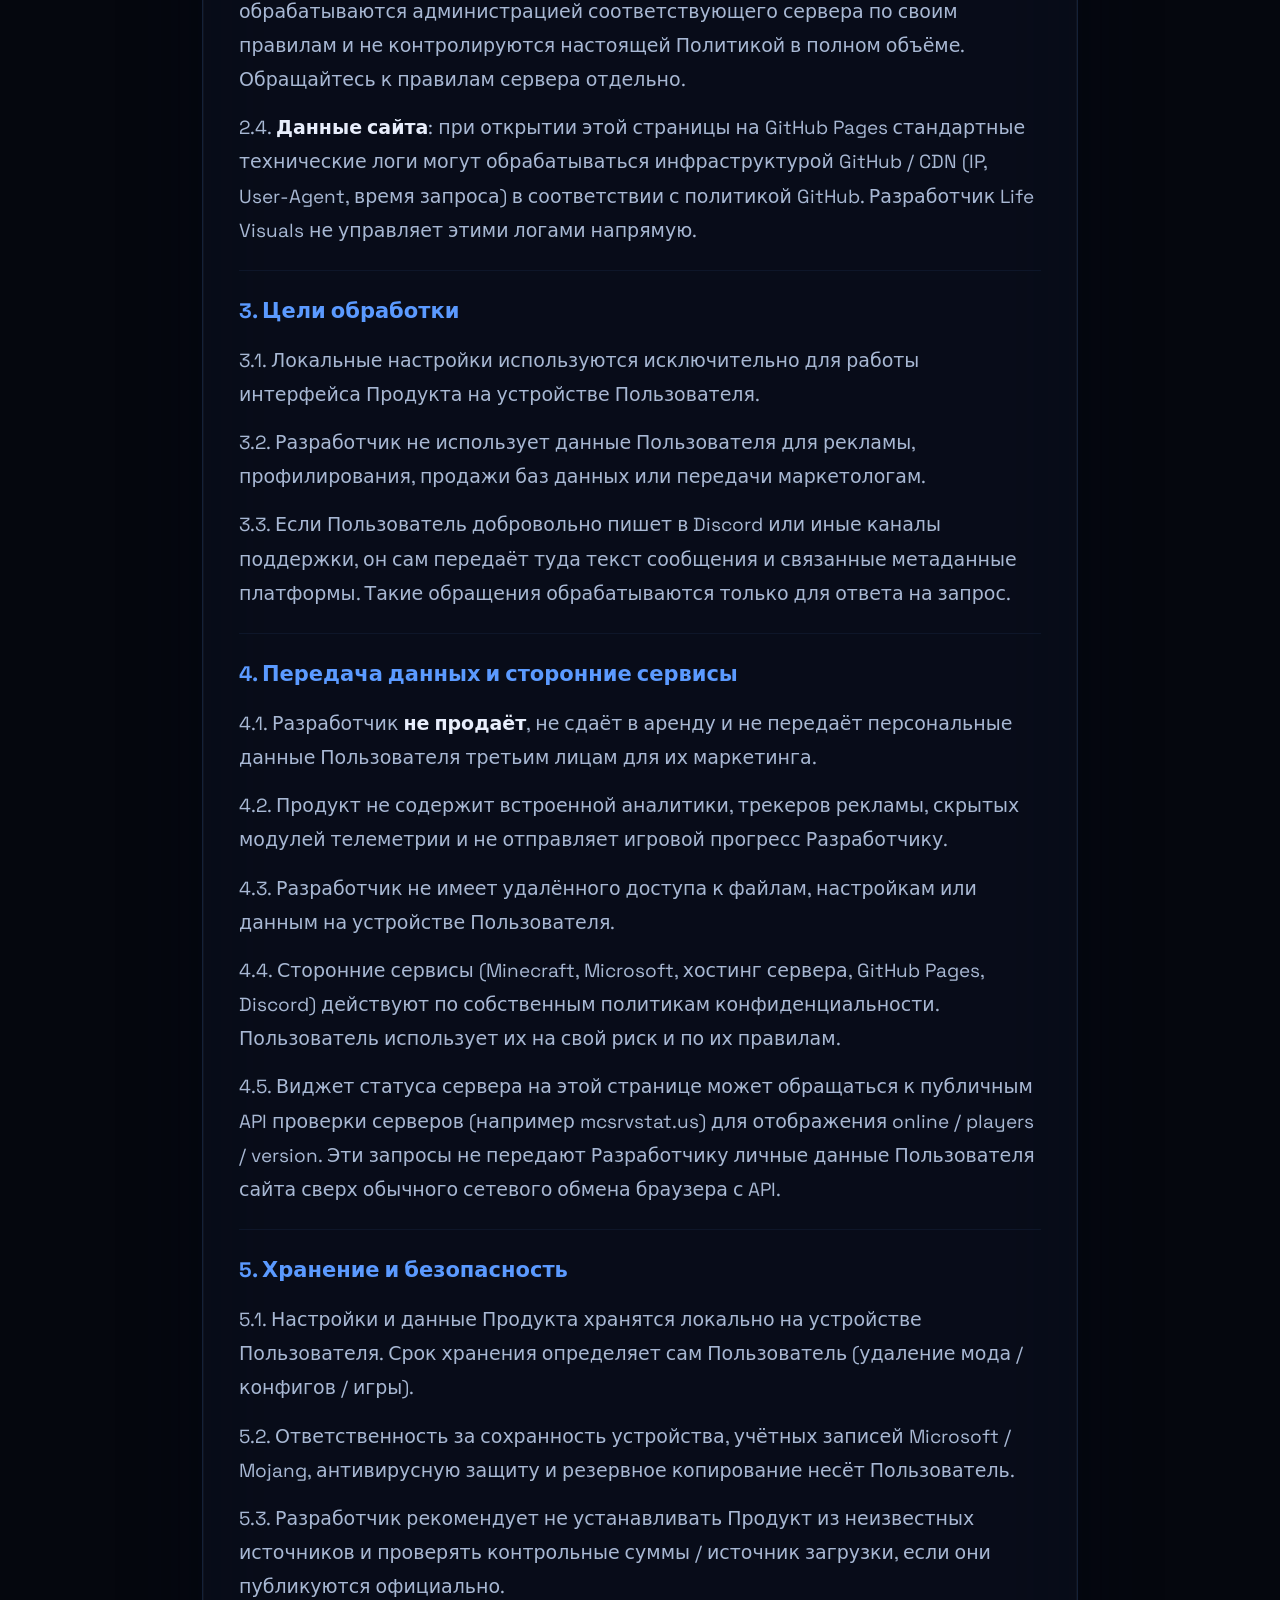
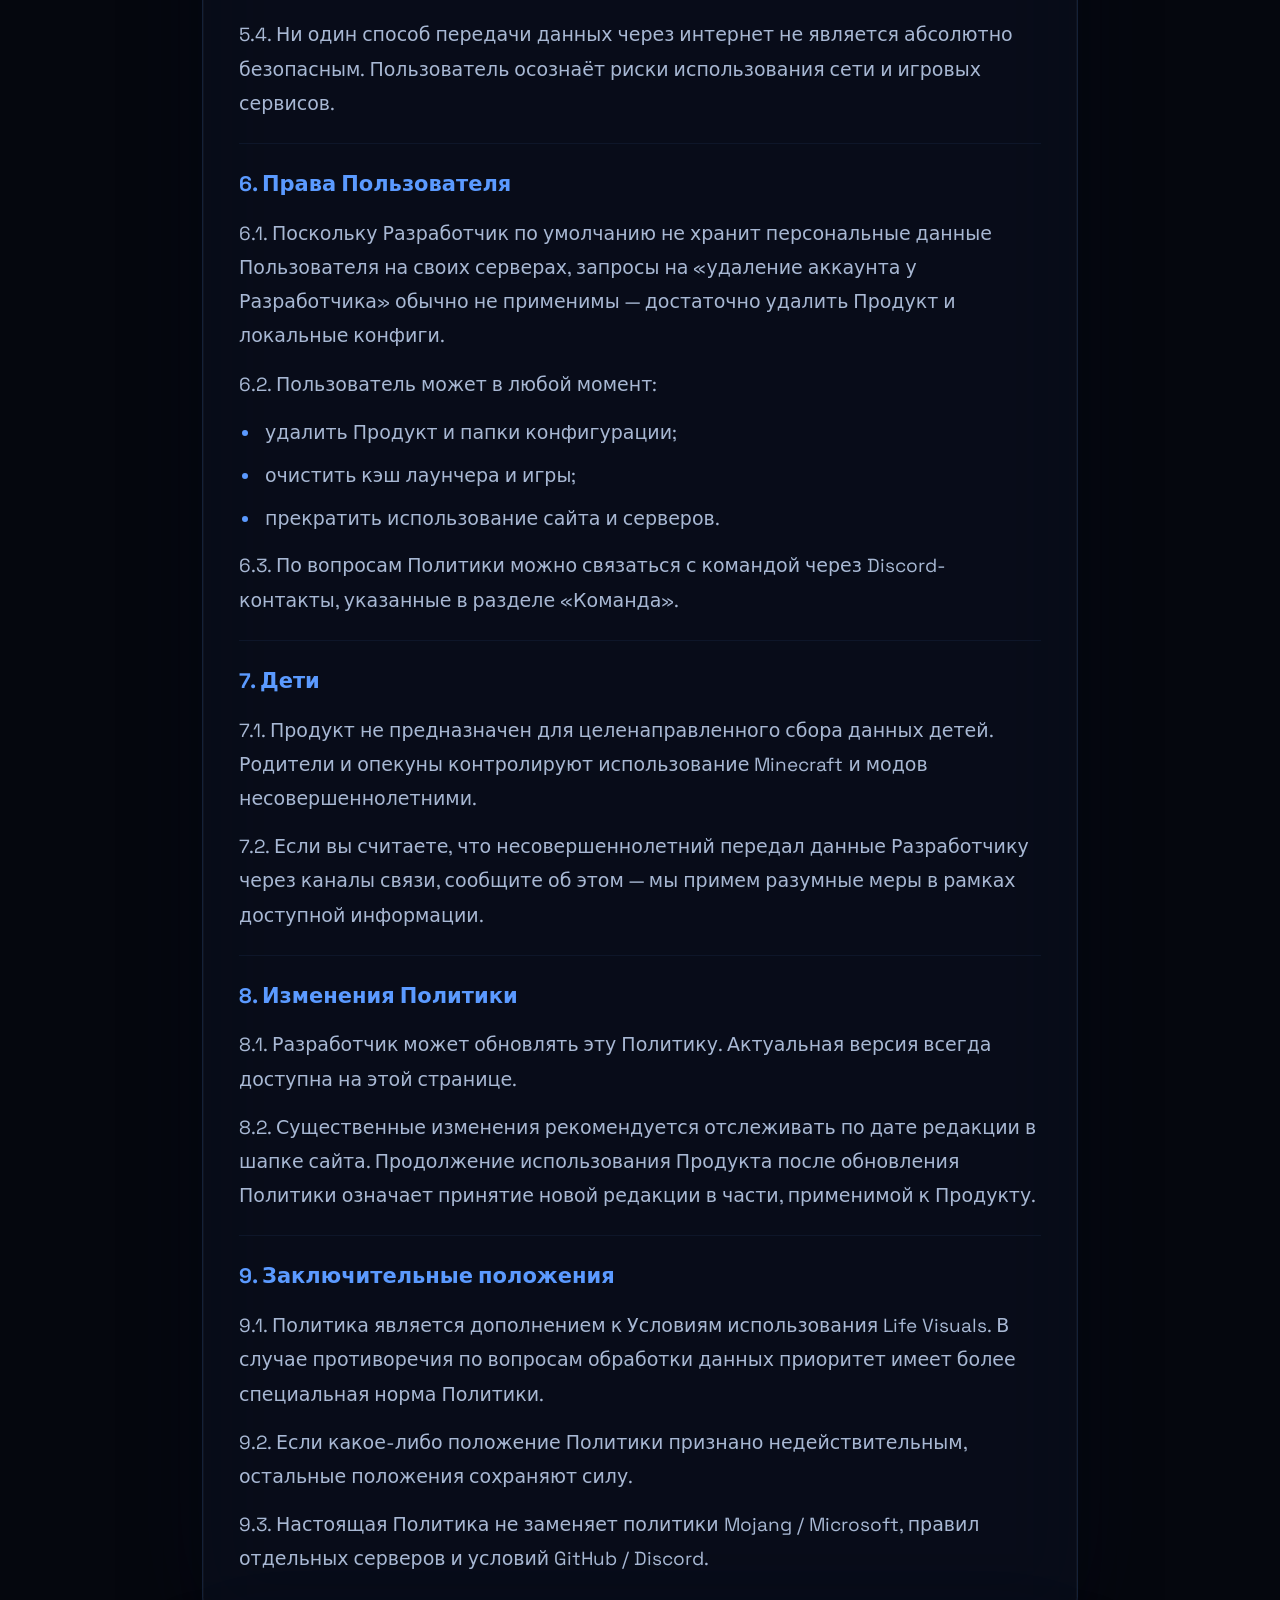
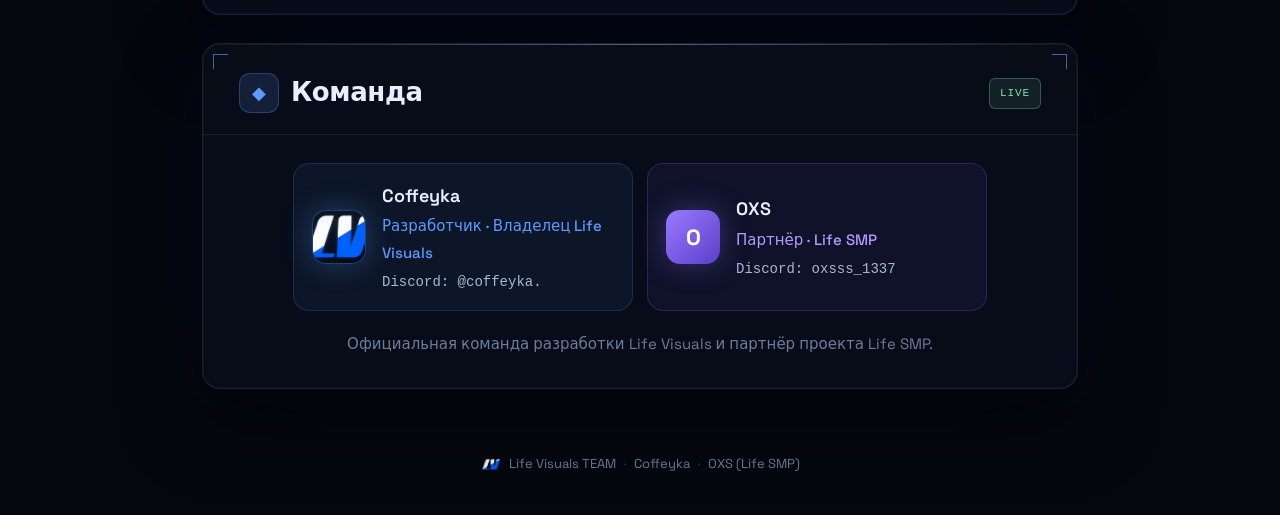
==== commit 04a3d4e2: "Load expanded terms from terms-a + terms-b" ====
--- a/index.html
+++ b/index.html
@@ -188,8 +188,21 @@
           el.innerHTML = '<p style="padding:16px 0;color:#f07178">Не удалось загрузить текст. Обновите страницу (Ctrl+F5).</p>';
         }
       }
+      async function fillTerms() {
+        const el = document.querySelector('#terms .card-body');
+        if (!el) return;
+        try {
+          const [a, b] = await Promise.all([
+            fetch('terms-a.html?_=' + Date.now()).then(r => { if (!r.ok) throw new Error('a'); return r.text(); }),
+            fetch('terms-b.html?_=' + Date.now()).then(r => { if (!r.ok) throw new Error('b'); return r.text(); }),
+          ]);
+          el.innerHTML = a + b;
+        } catch (e) {
+          el.innerHTML = '<p style="padding:16px 0;color:#f07178">Не удалось загрузить условия. Обновите страницу (Ctrl+F5).</p>';
+        }
+      }
       await Promise.all([
-        fill('#terms .card-body', 'terms-body.html'),
+        fillTerms(),
         fill('#privacy .card-body', 'privacy-body.html'),
       ]);
     })();
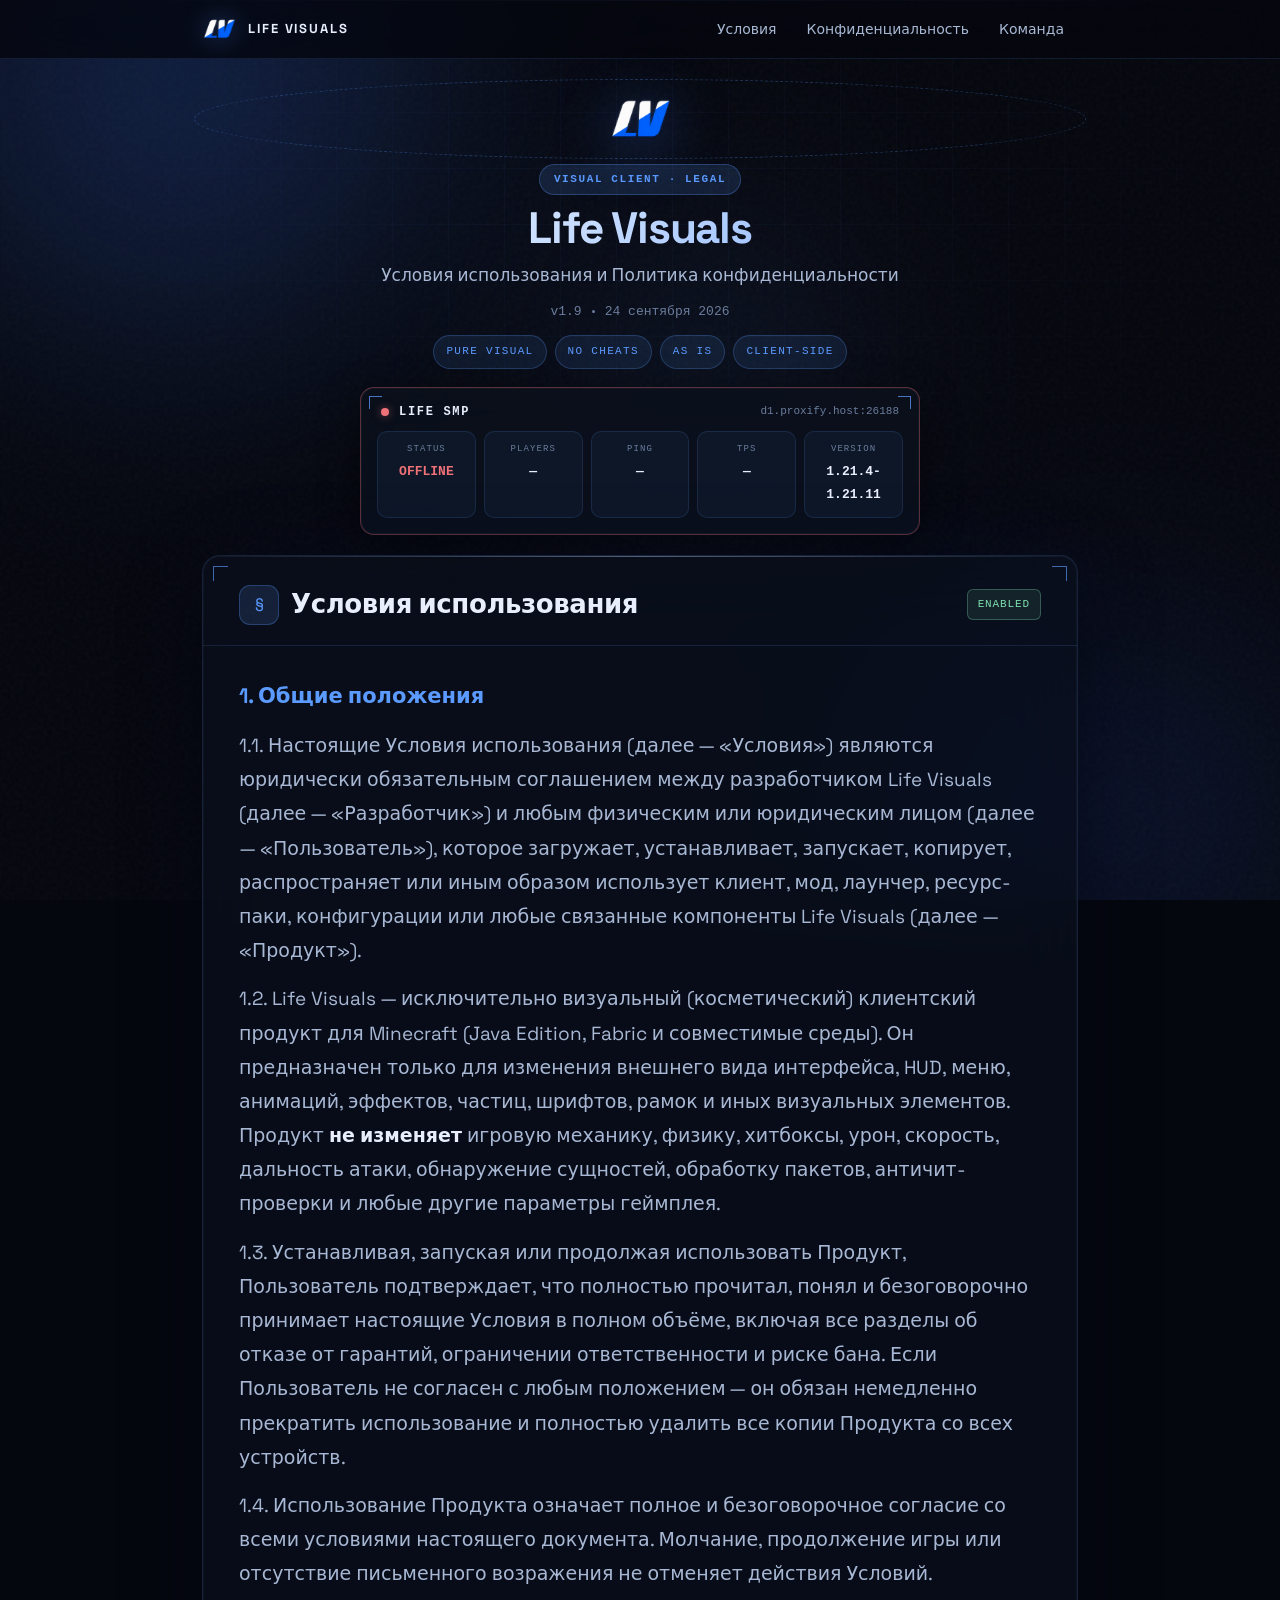
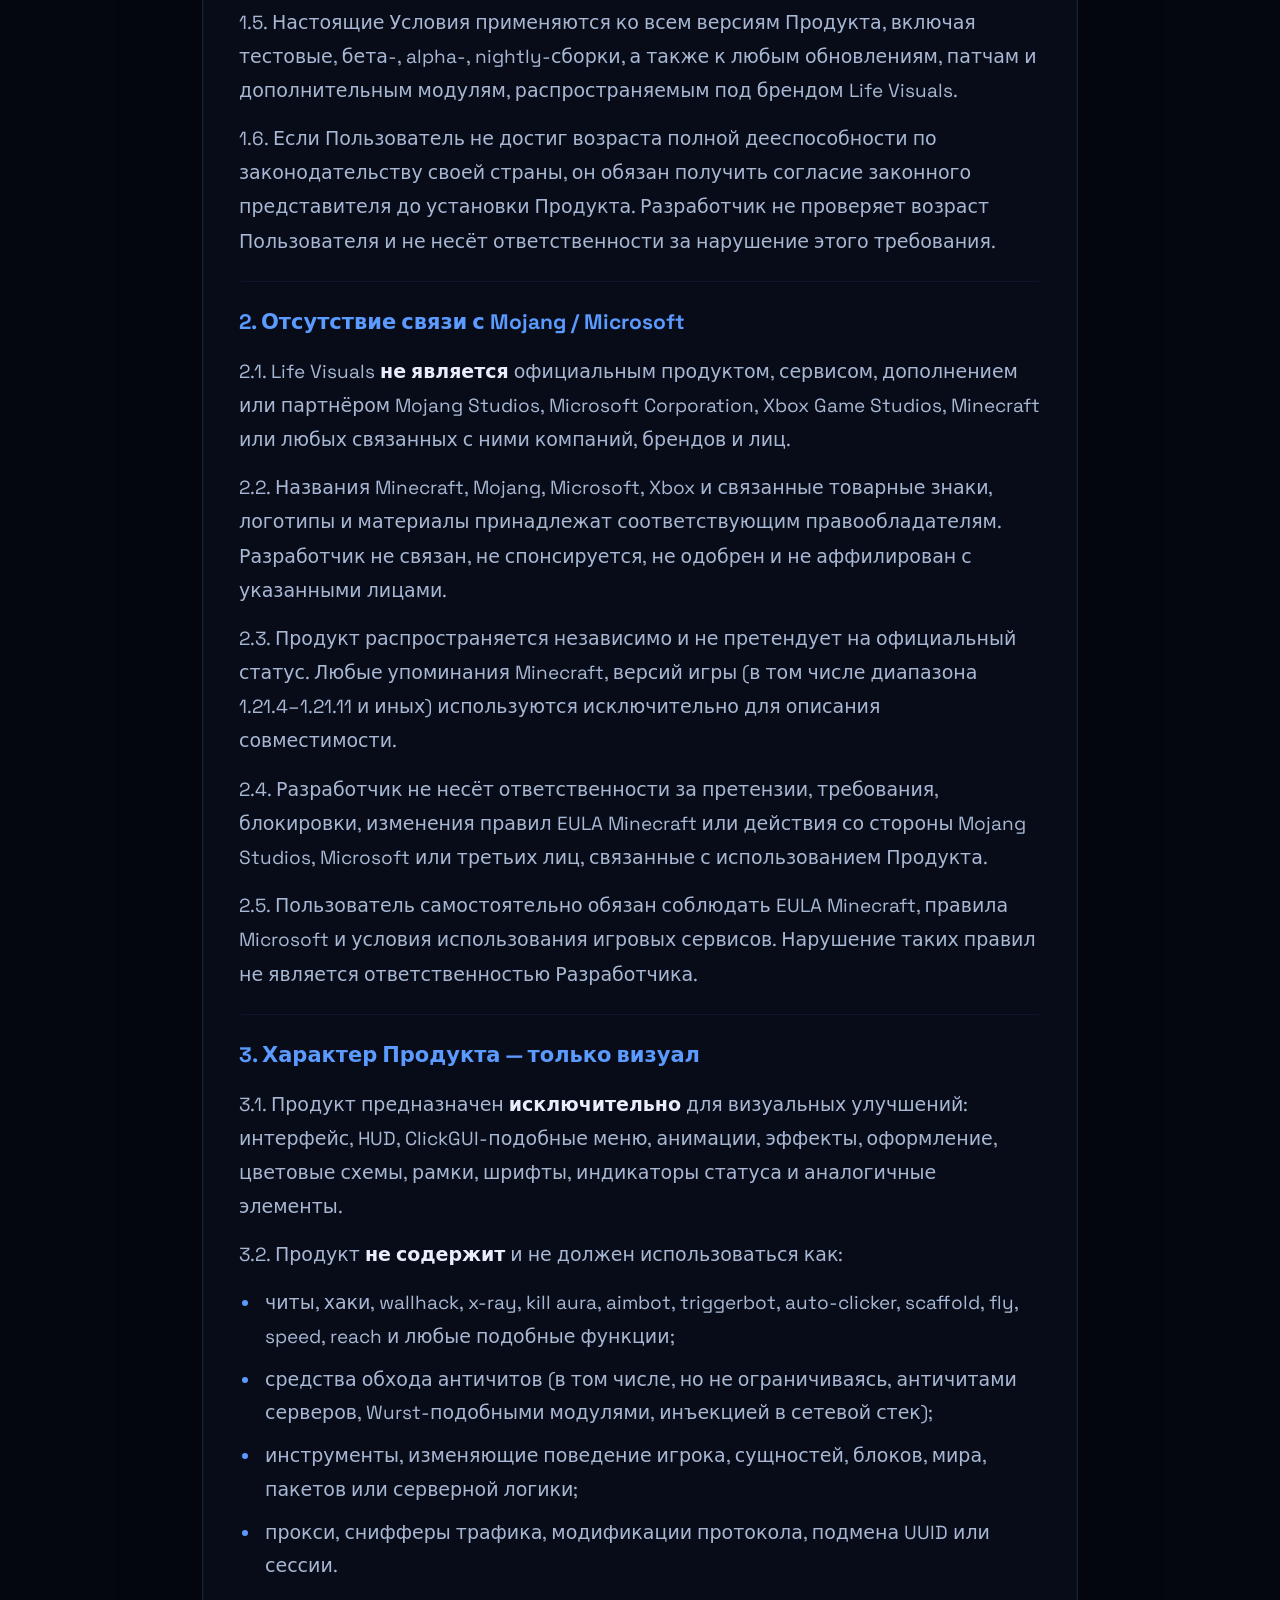
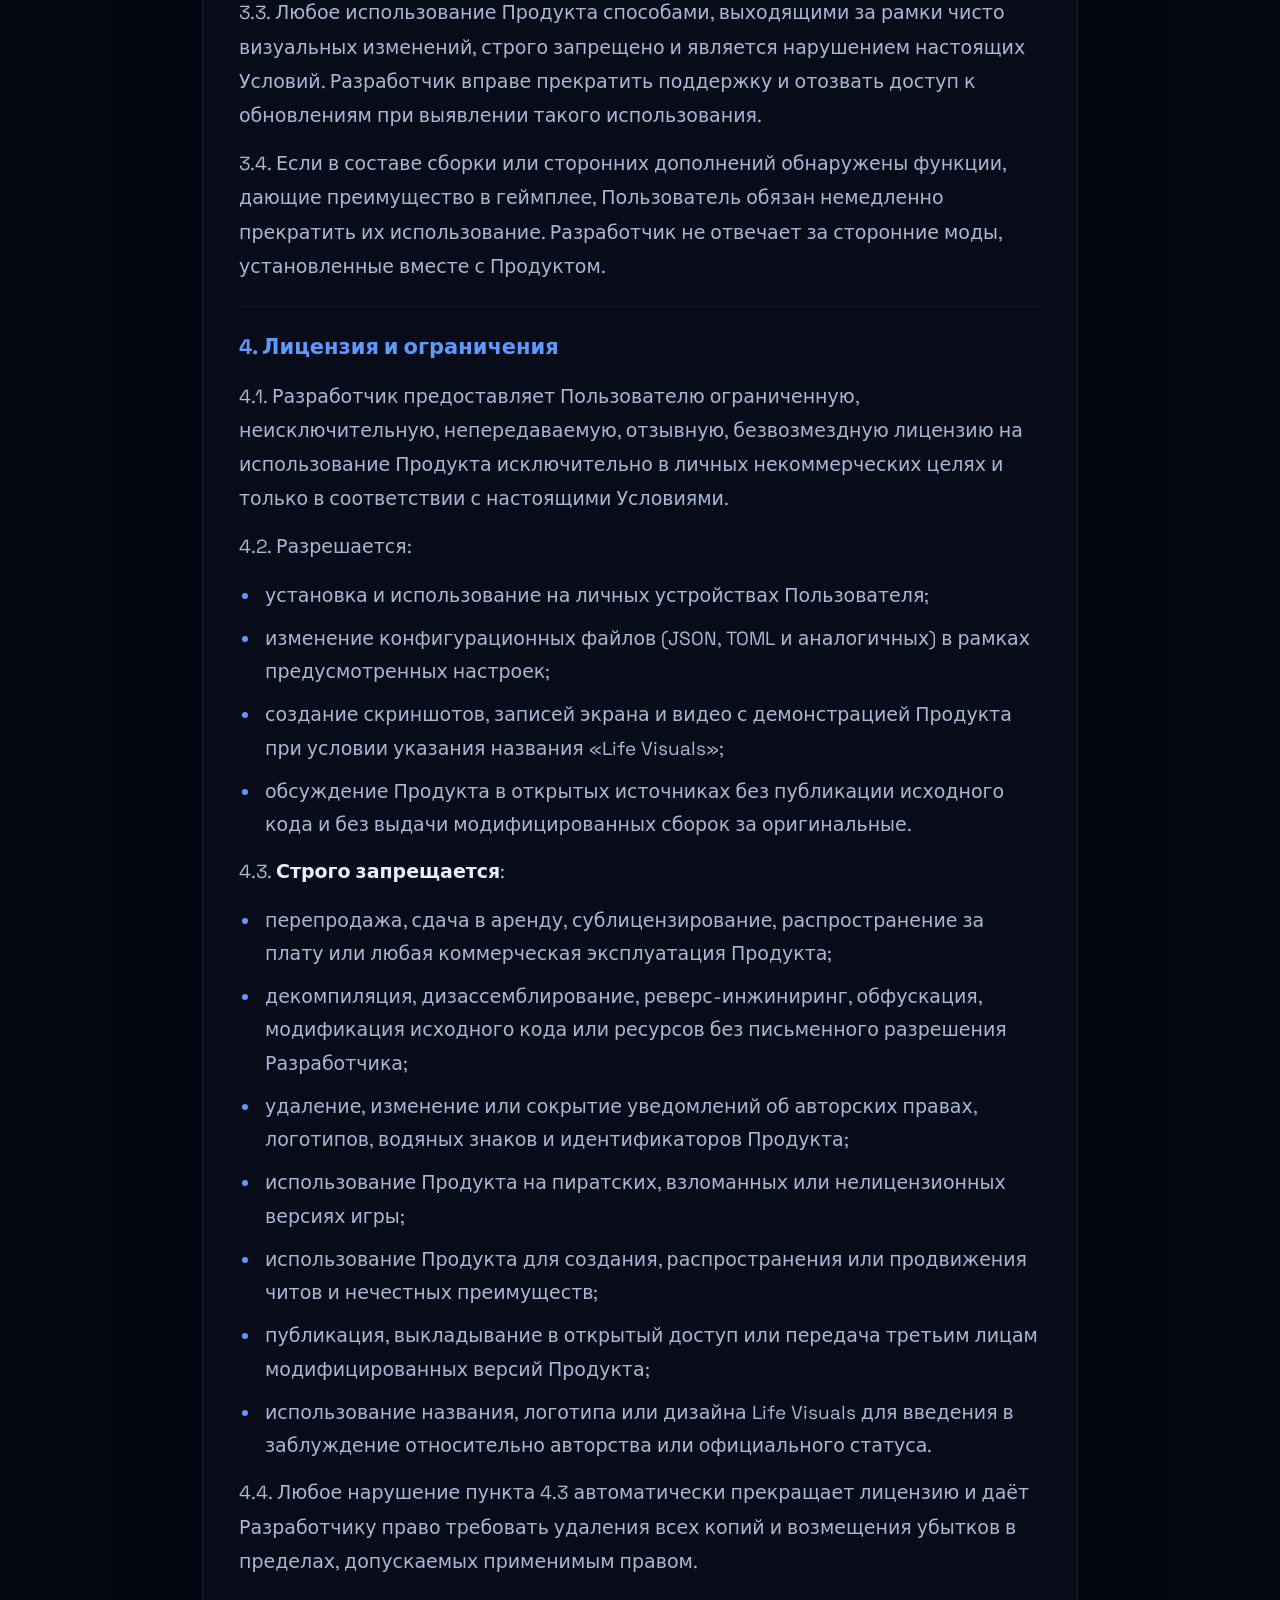
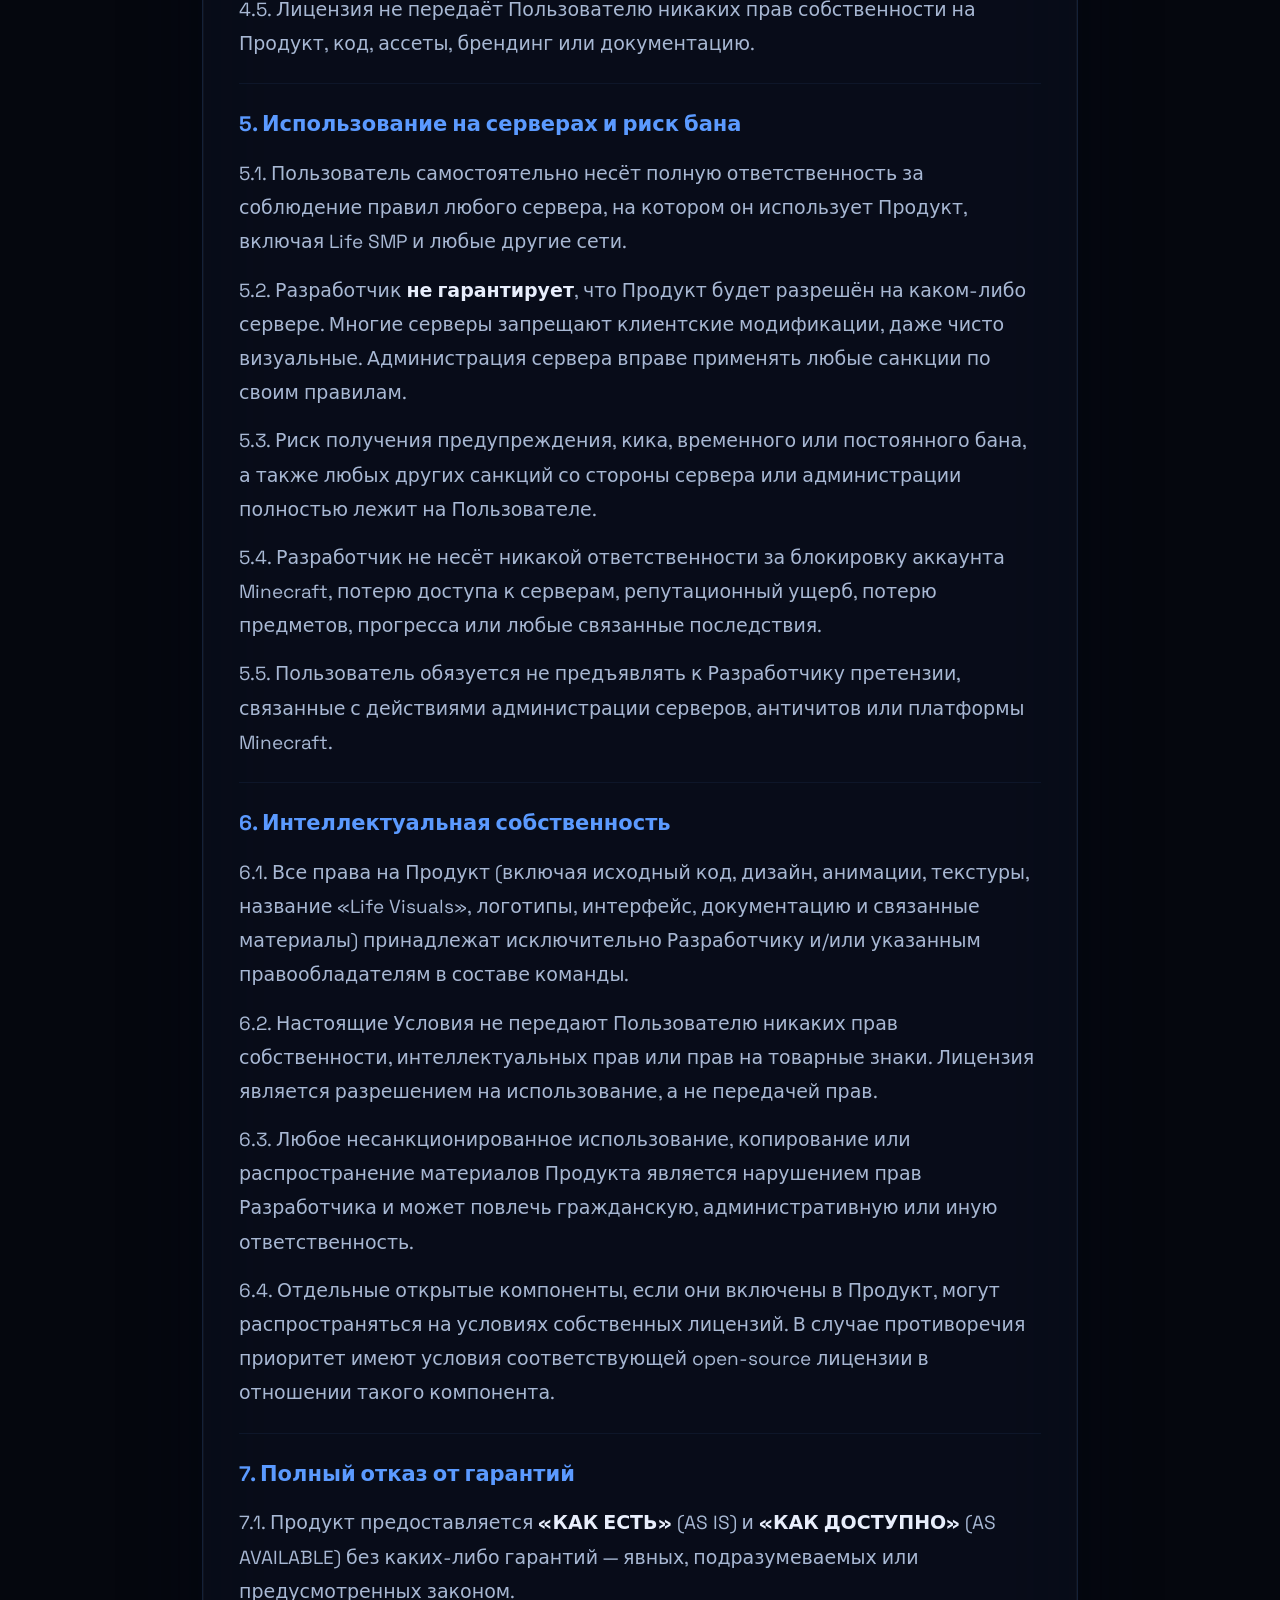
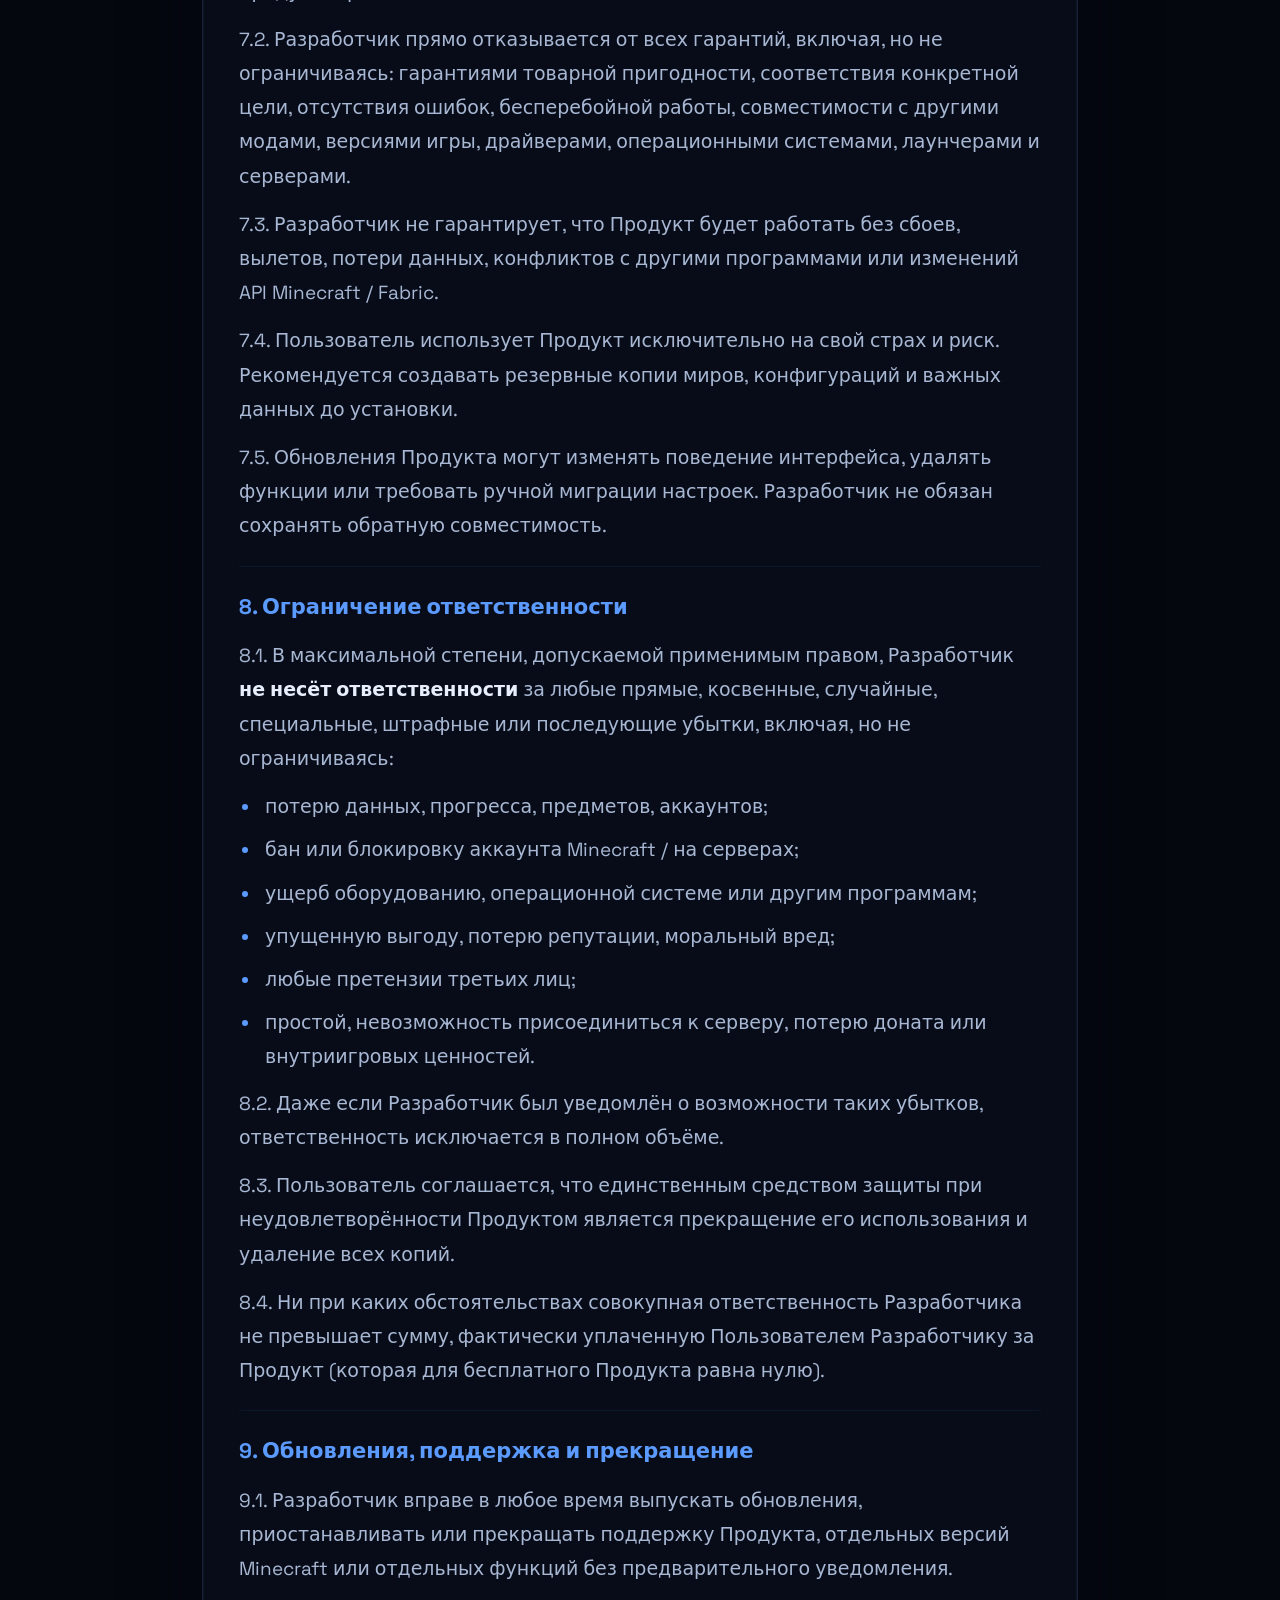
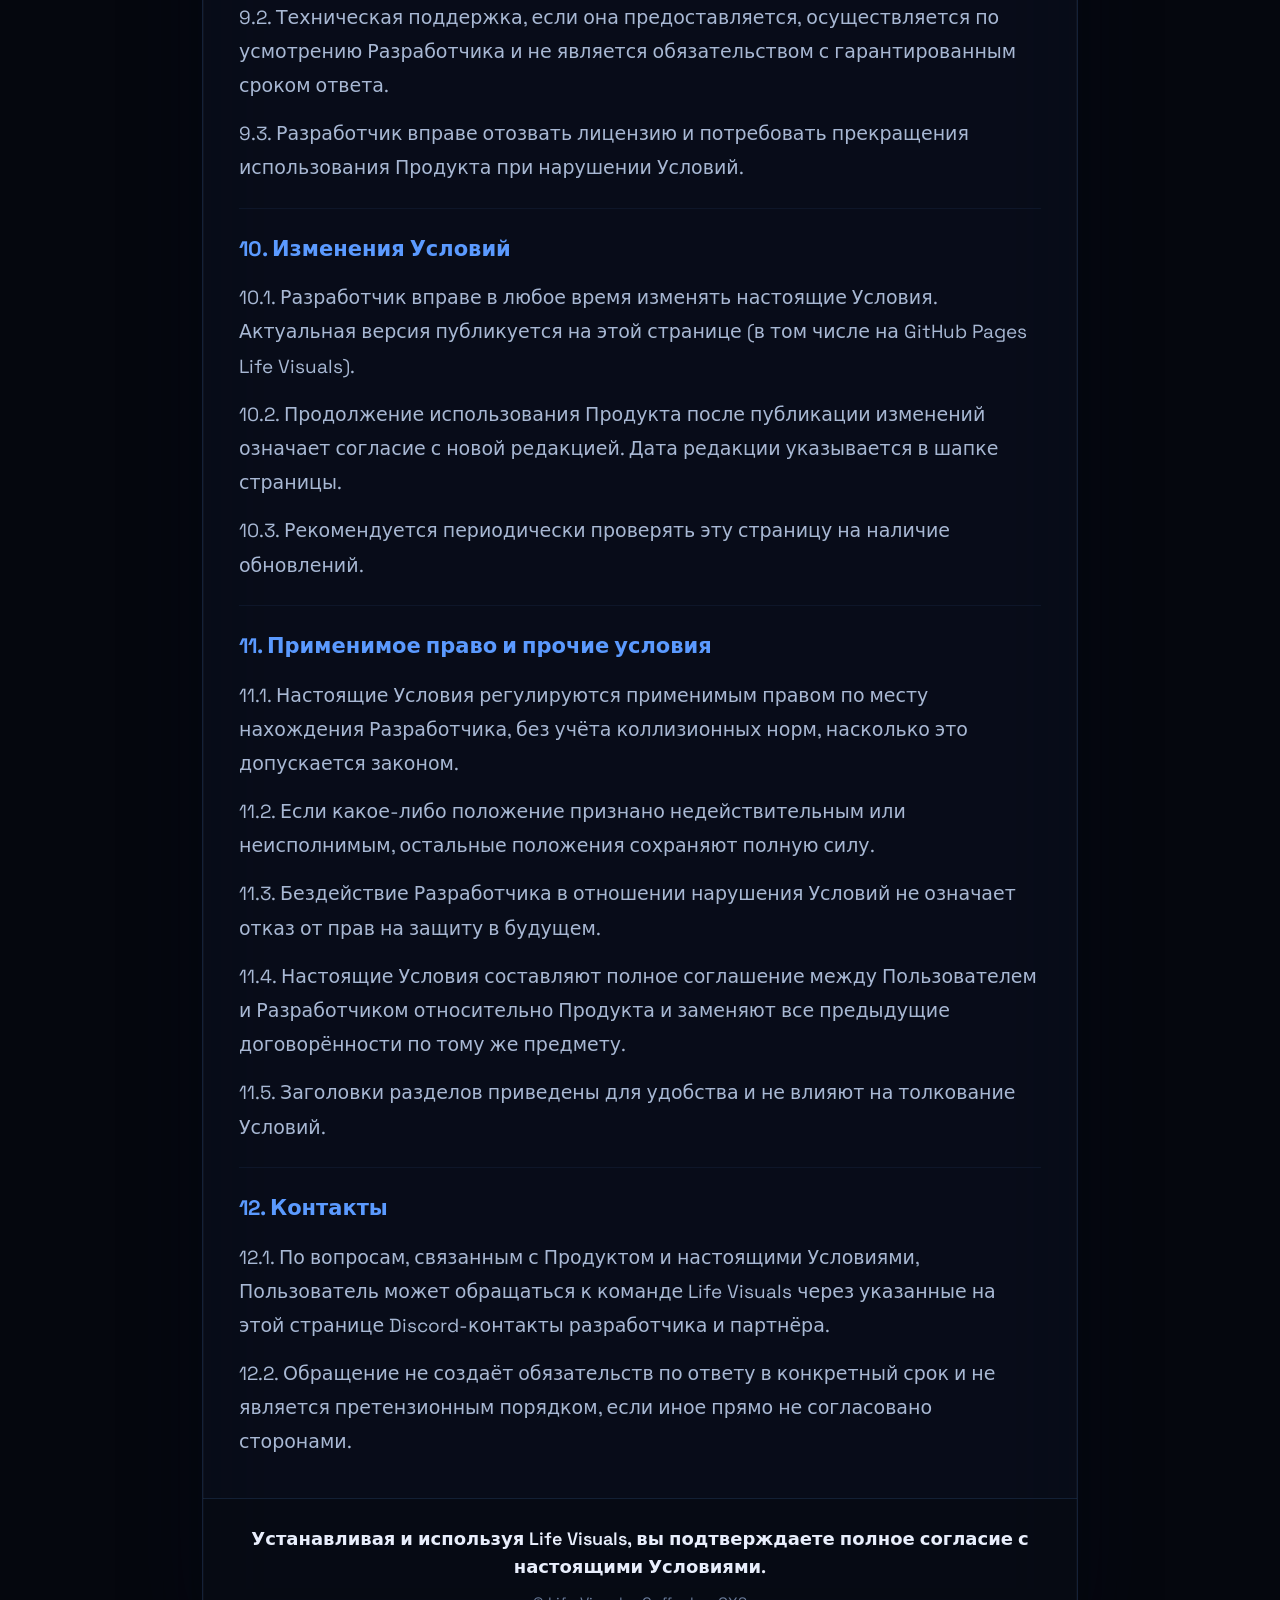
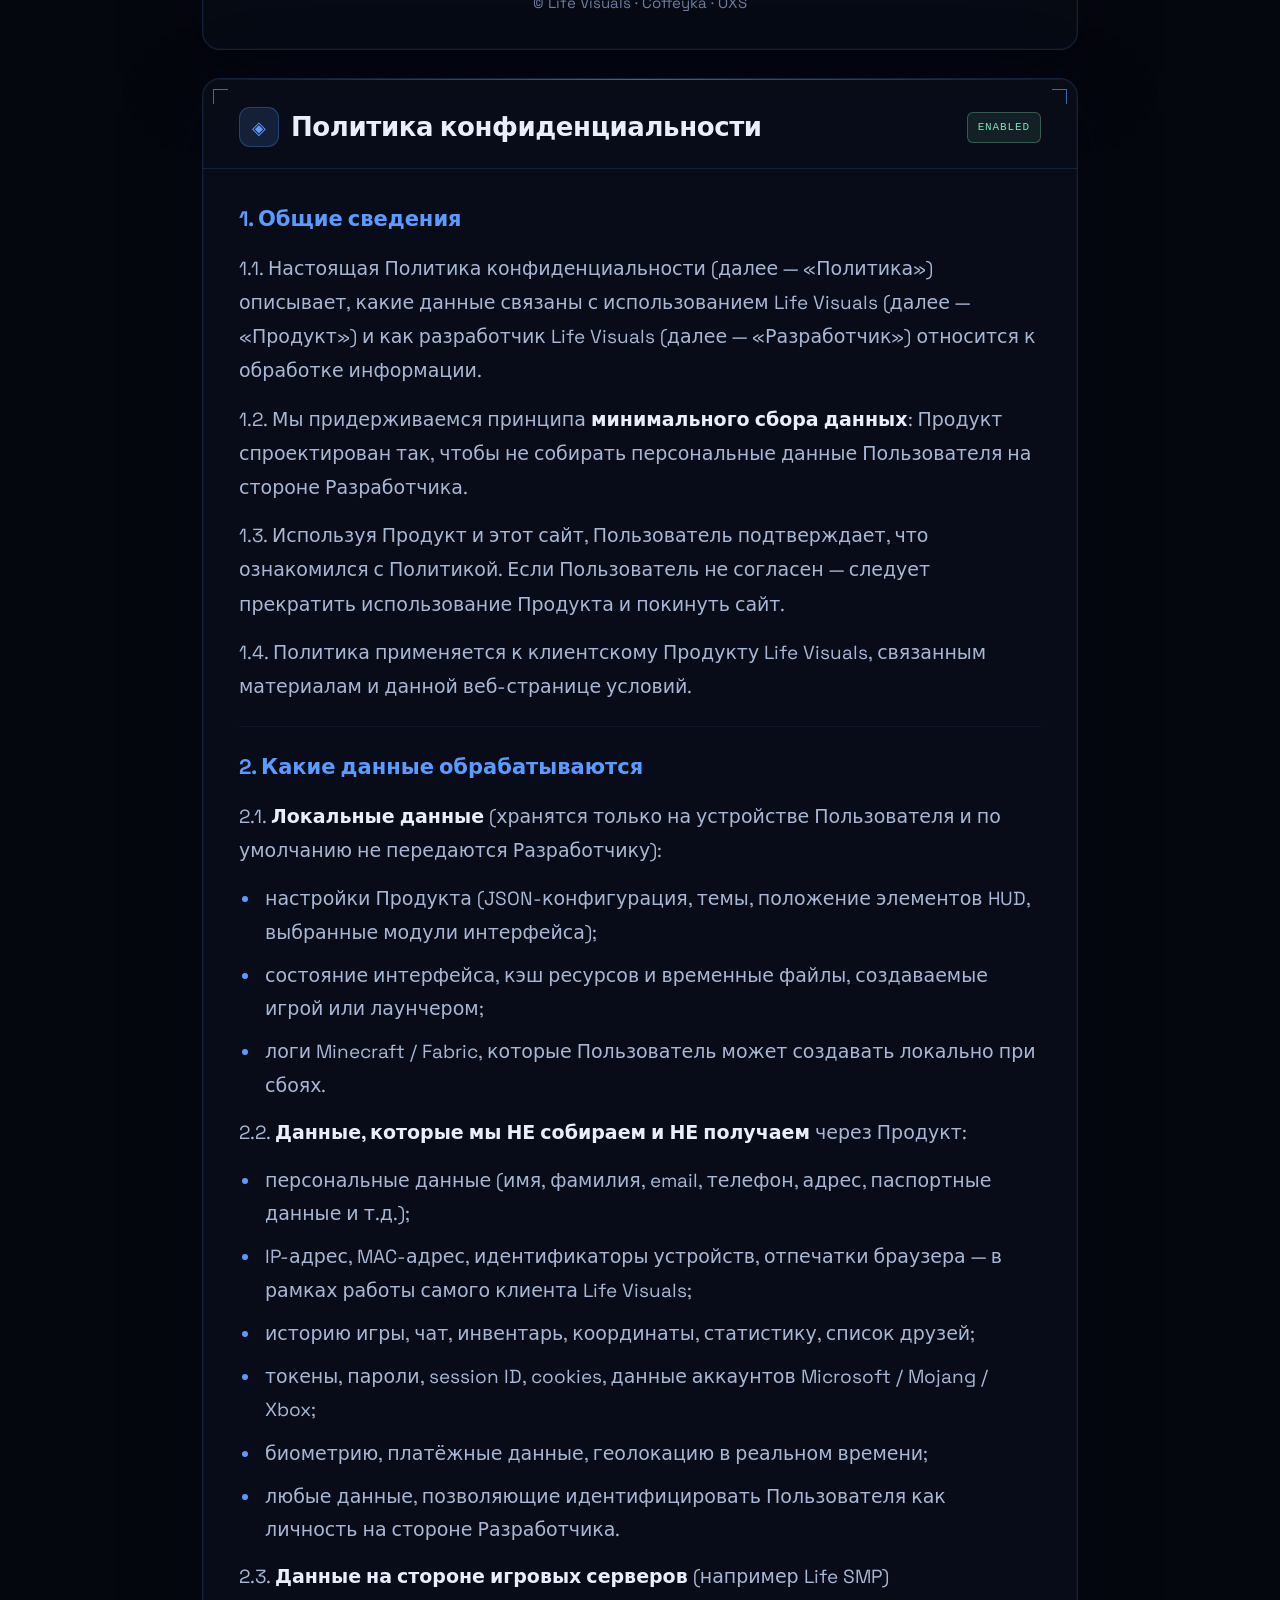
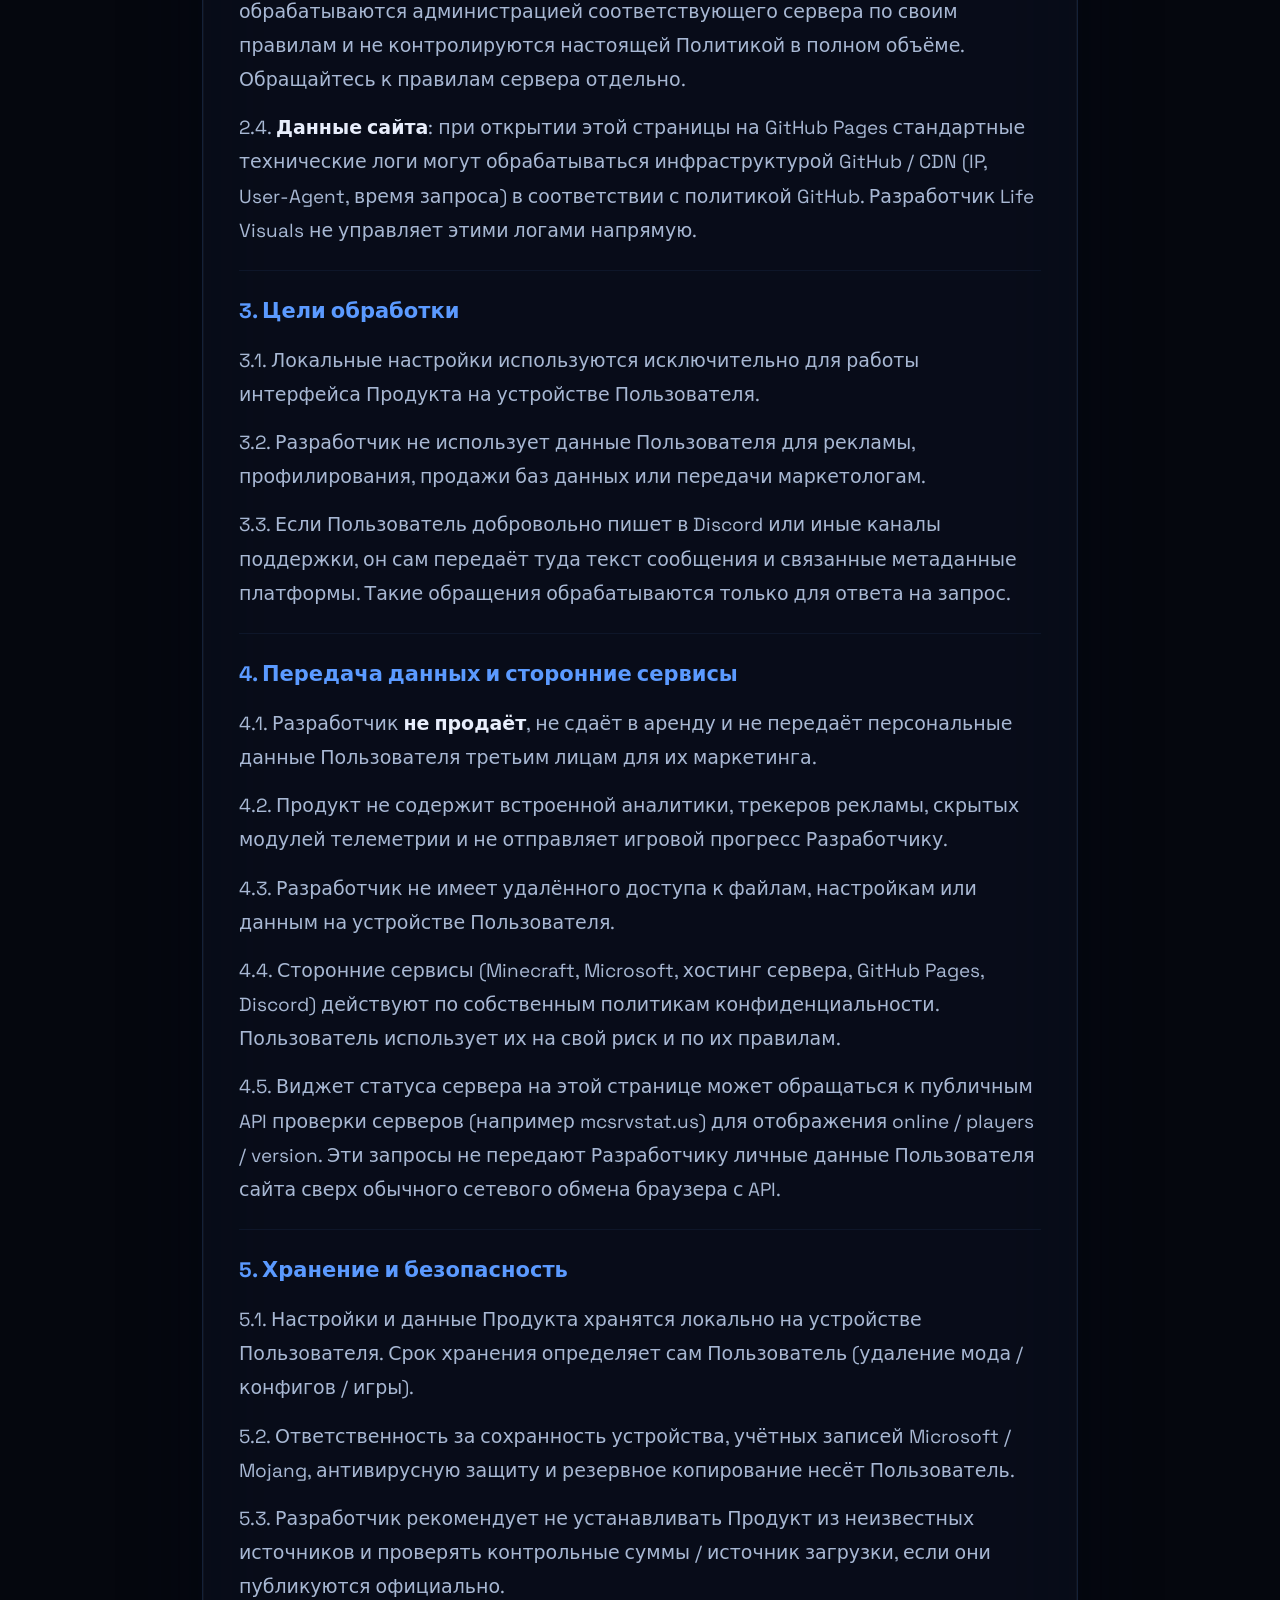
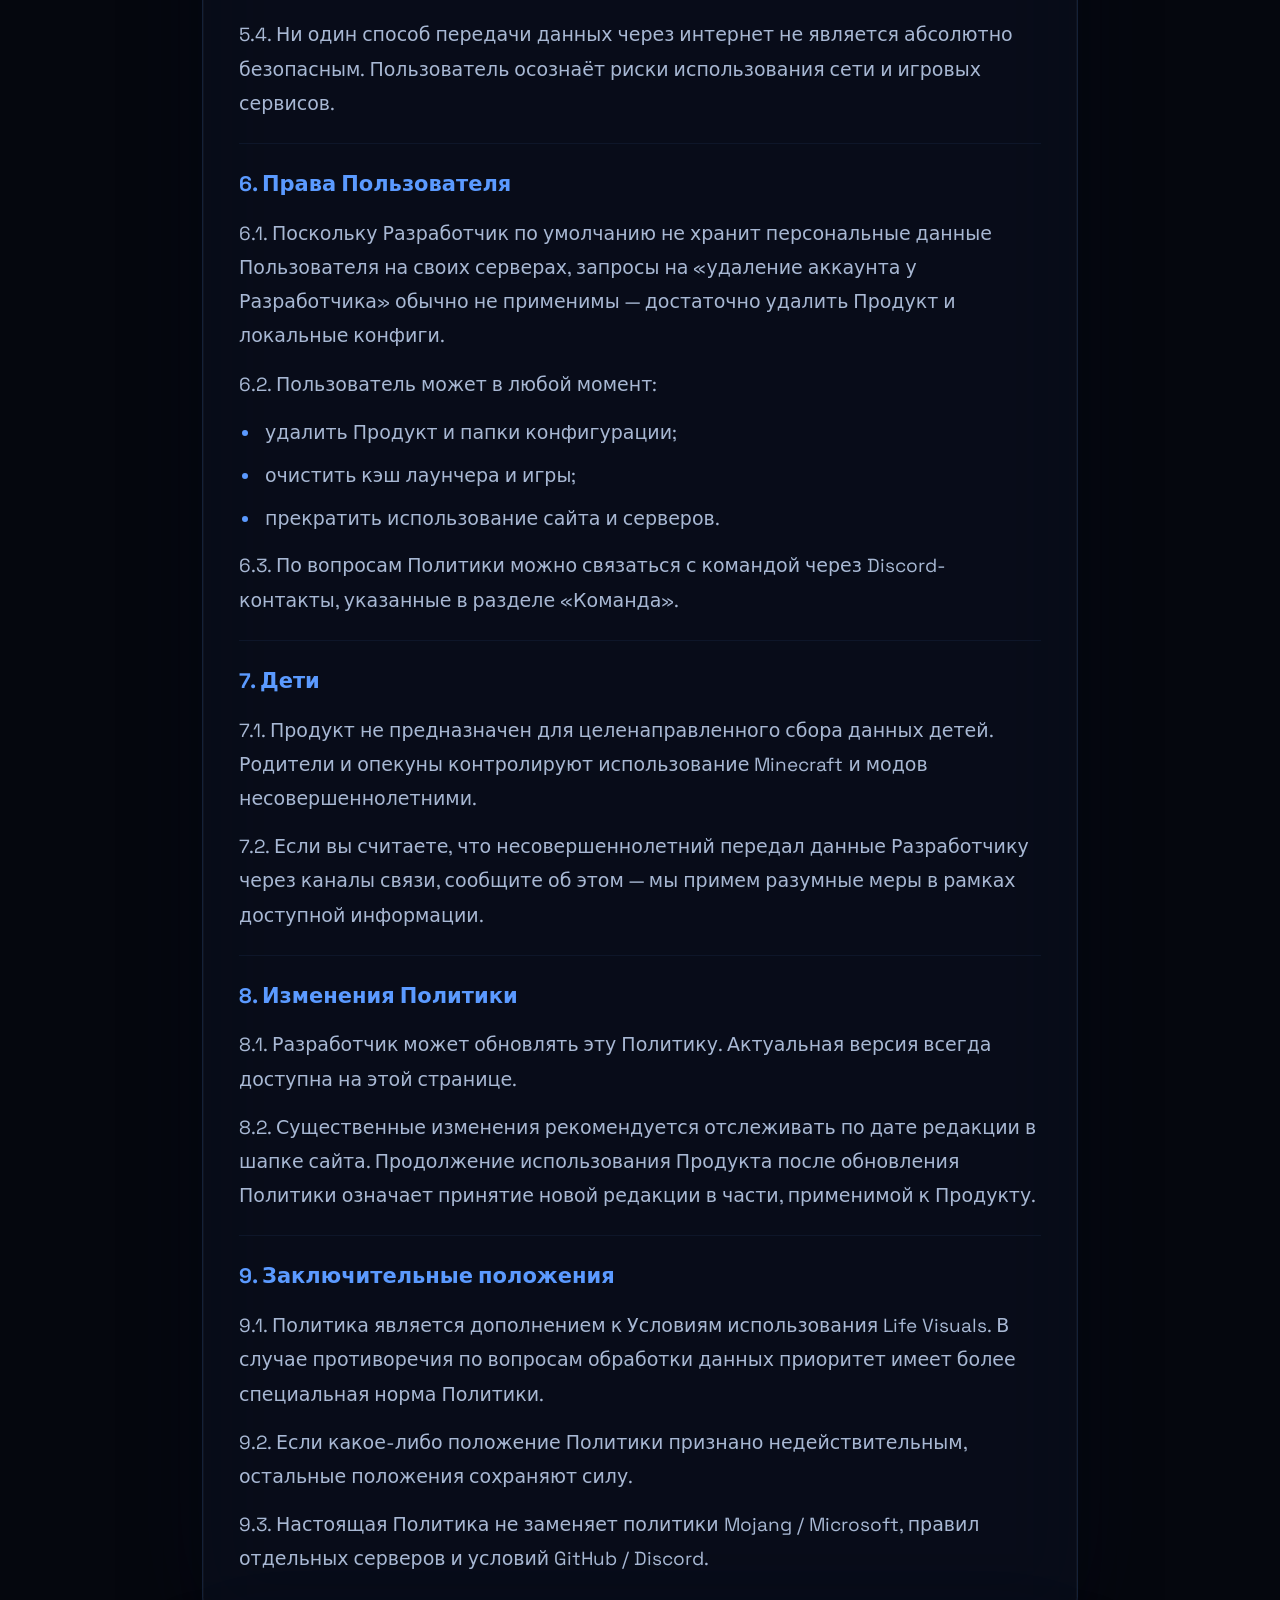
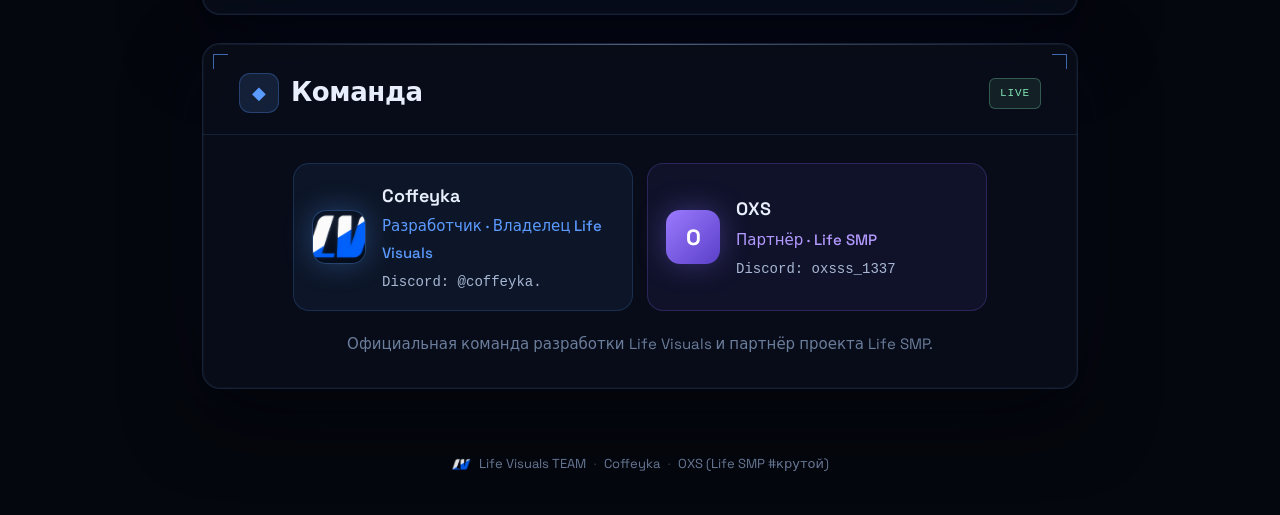
==== commit 1391e025: "Update index.html" ====
--- a/index.html
+++ b/index.html
@@ -156,7 +156,7 @@
             <span class="sep">·</span>
             <span>Coffeyka</span>
             <span class="sep">·</span>
-            <span>OXS (Life SMP)</span>
+            <span>OXS (Life SMP #крутой)</span>
         </div>
     </footer>
 
@@ -209,4 +209,4 @@
     </script>
     <script src="status.js"></script>
 </body>
-</html>+</html>
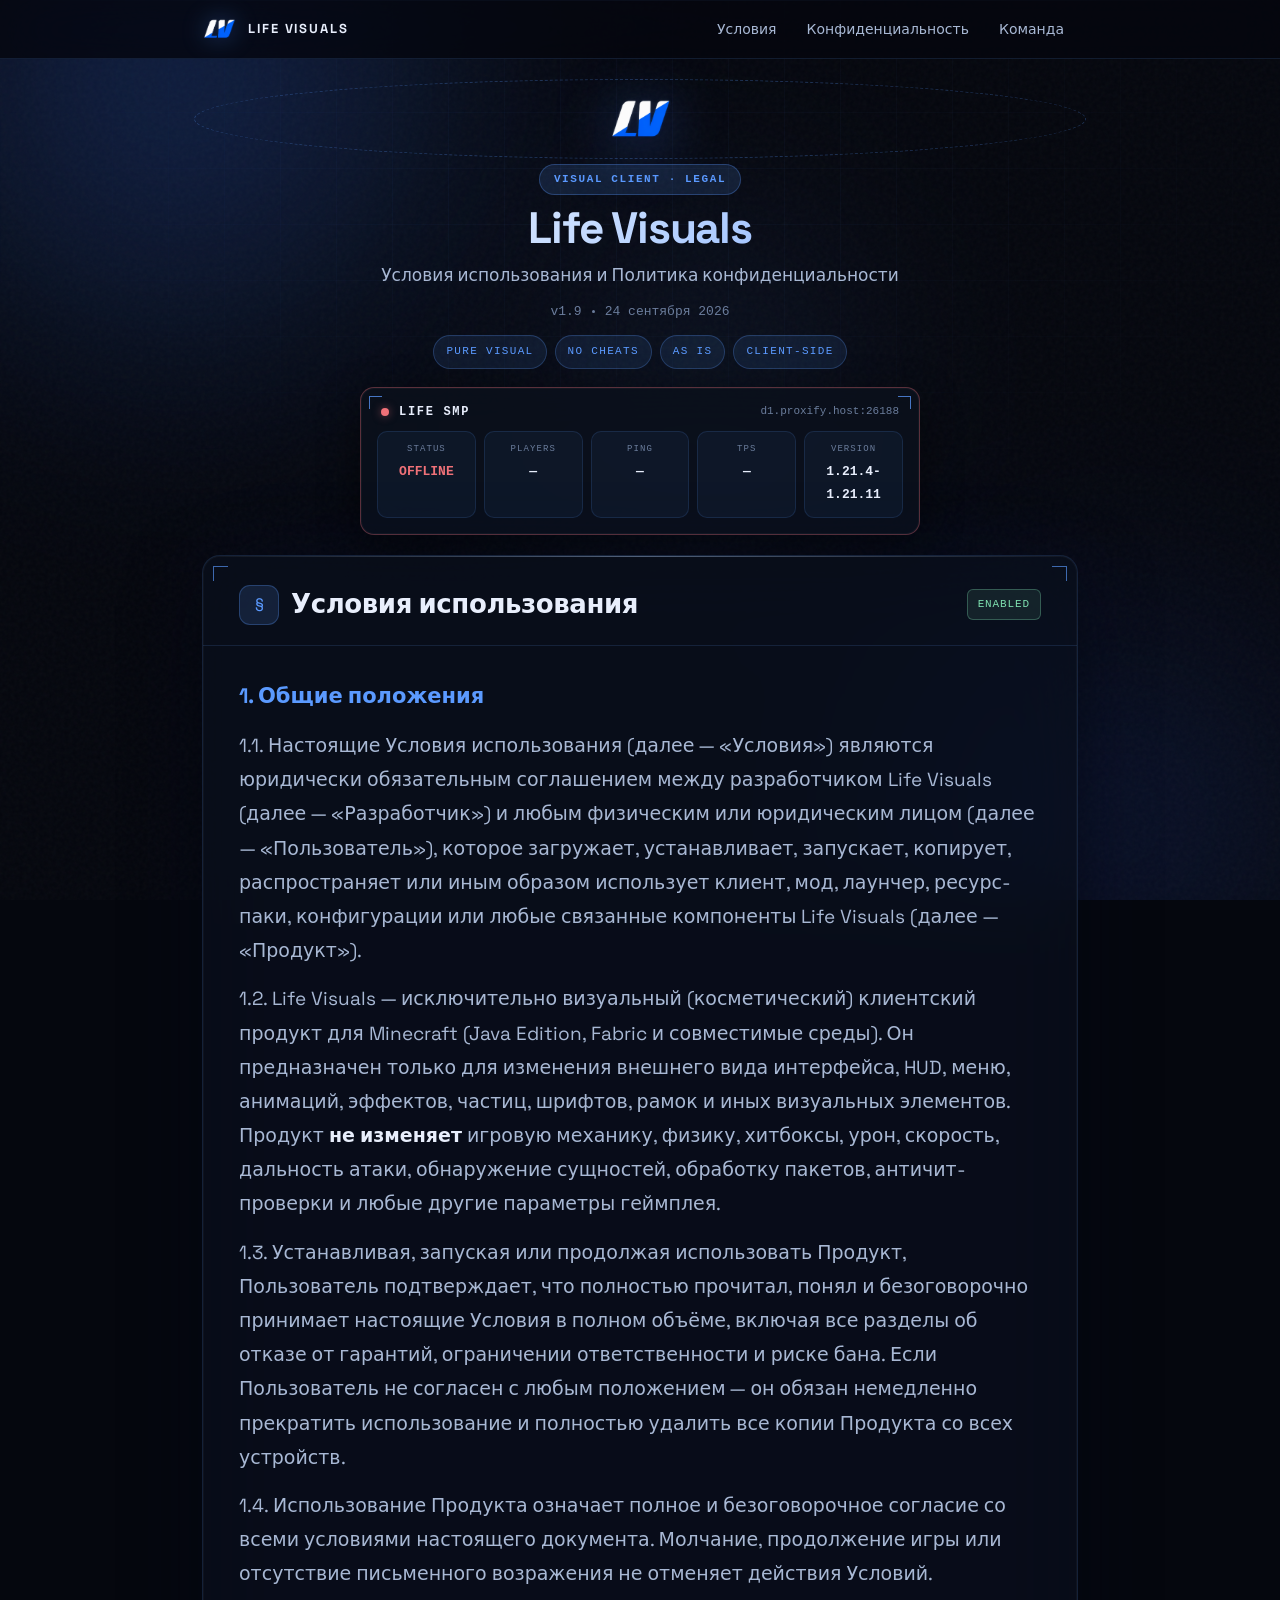
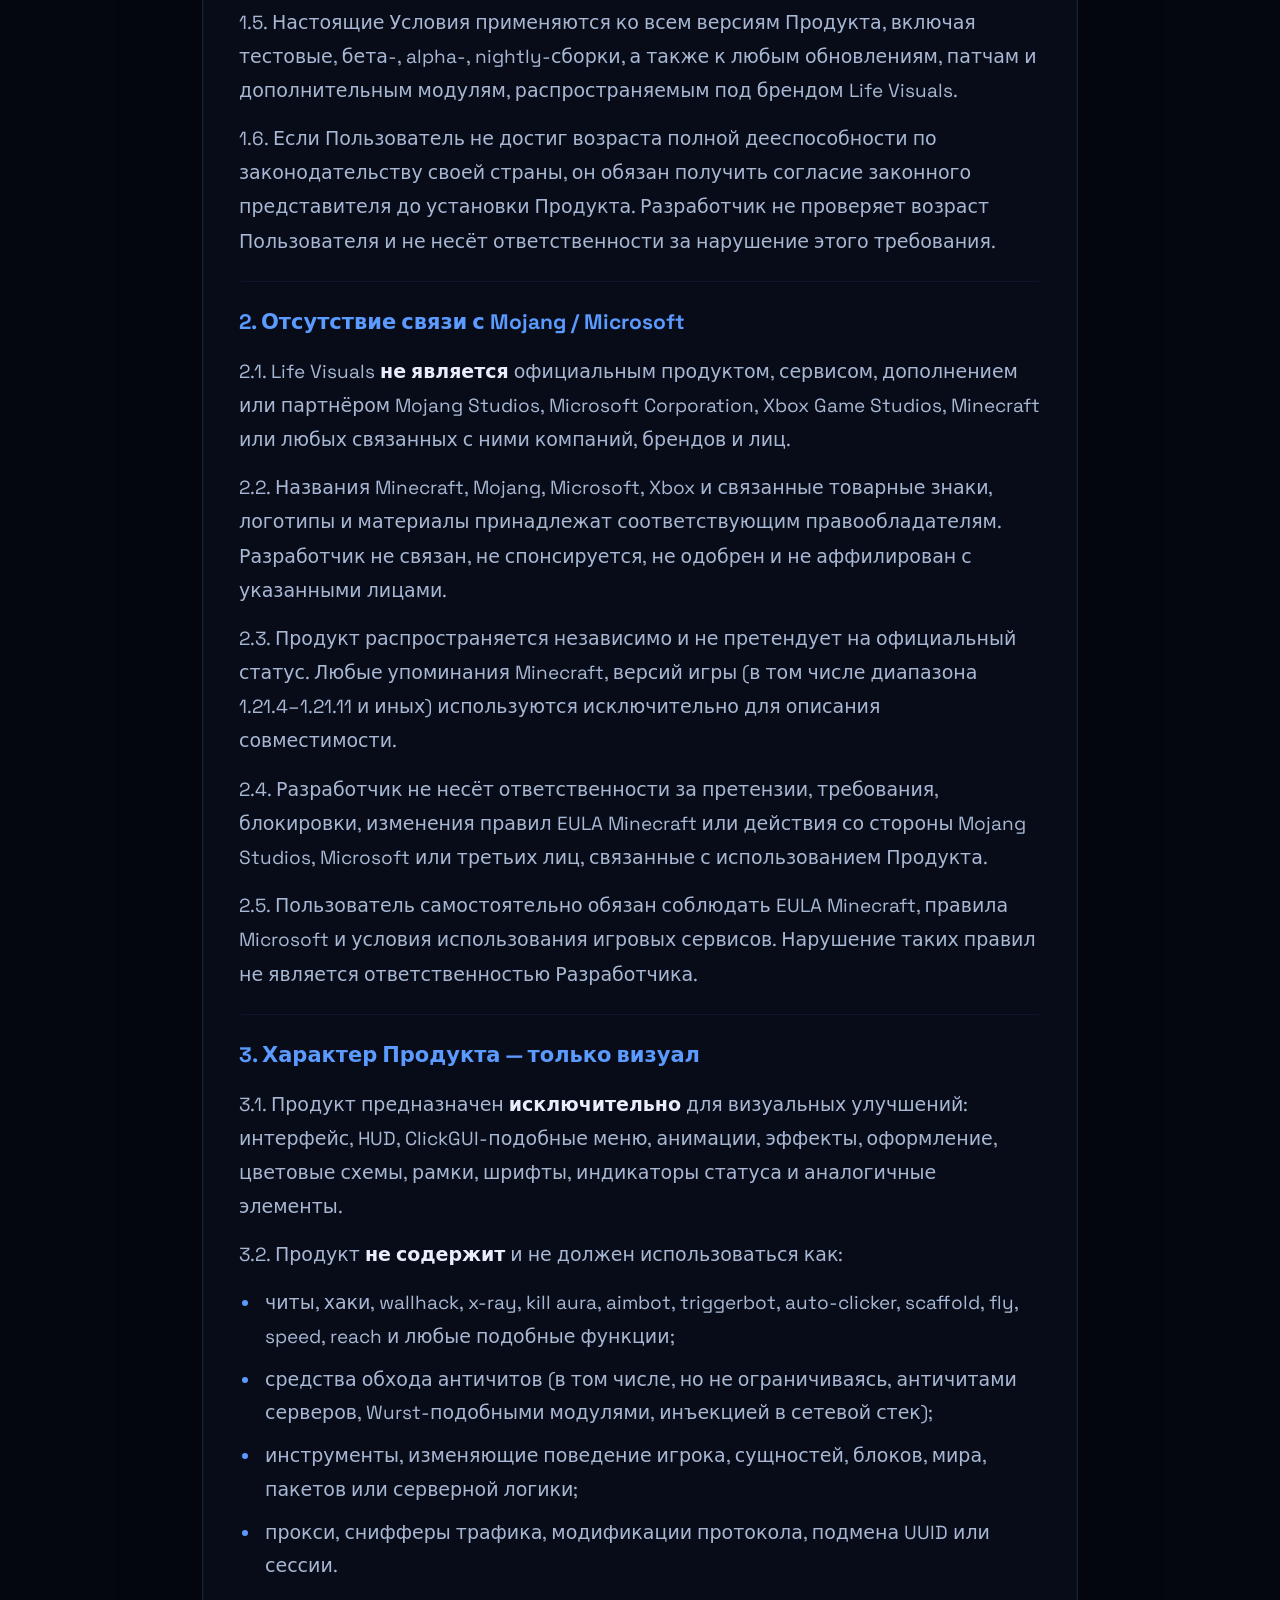
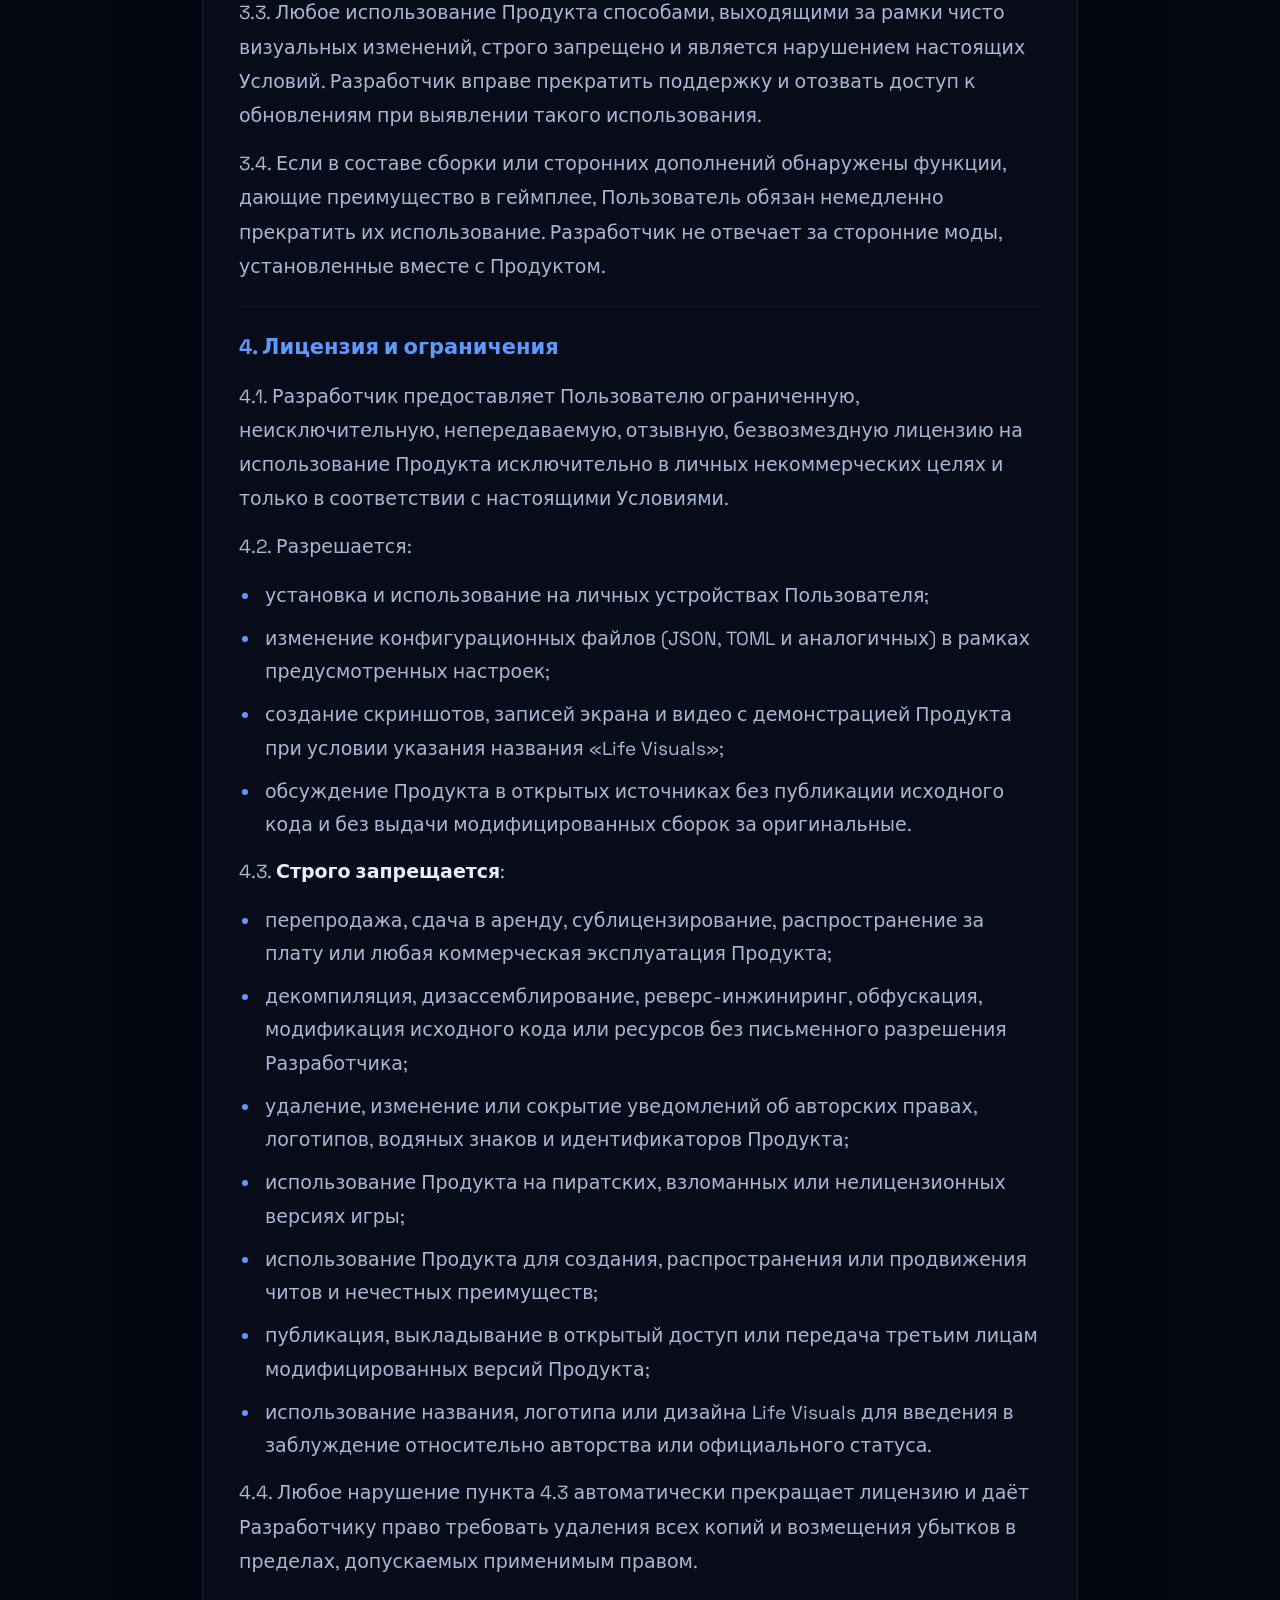
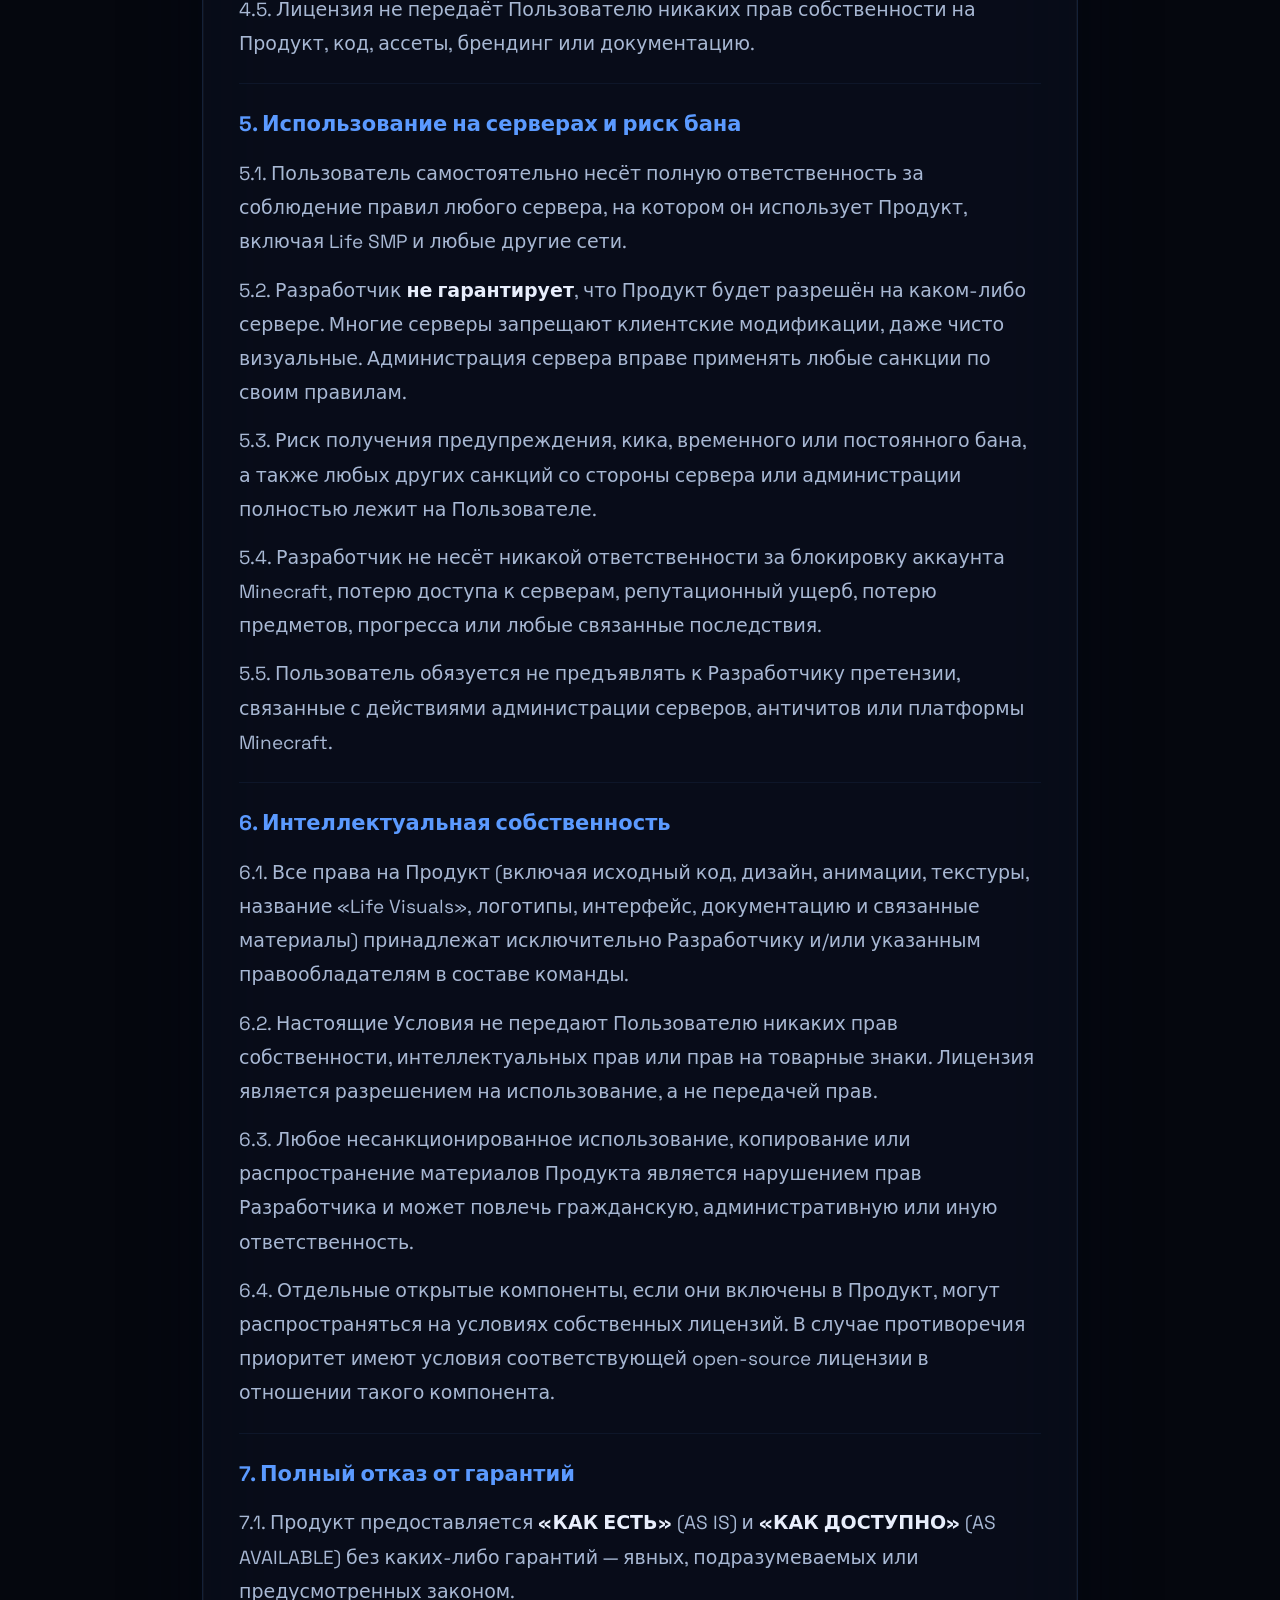
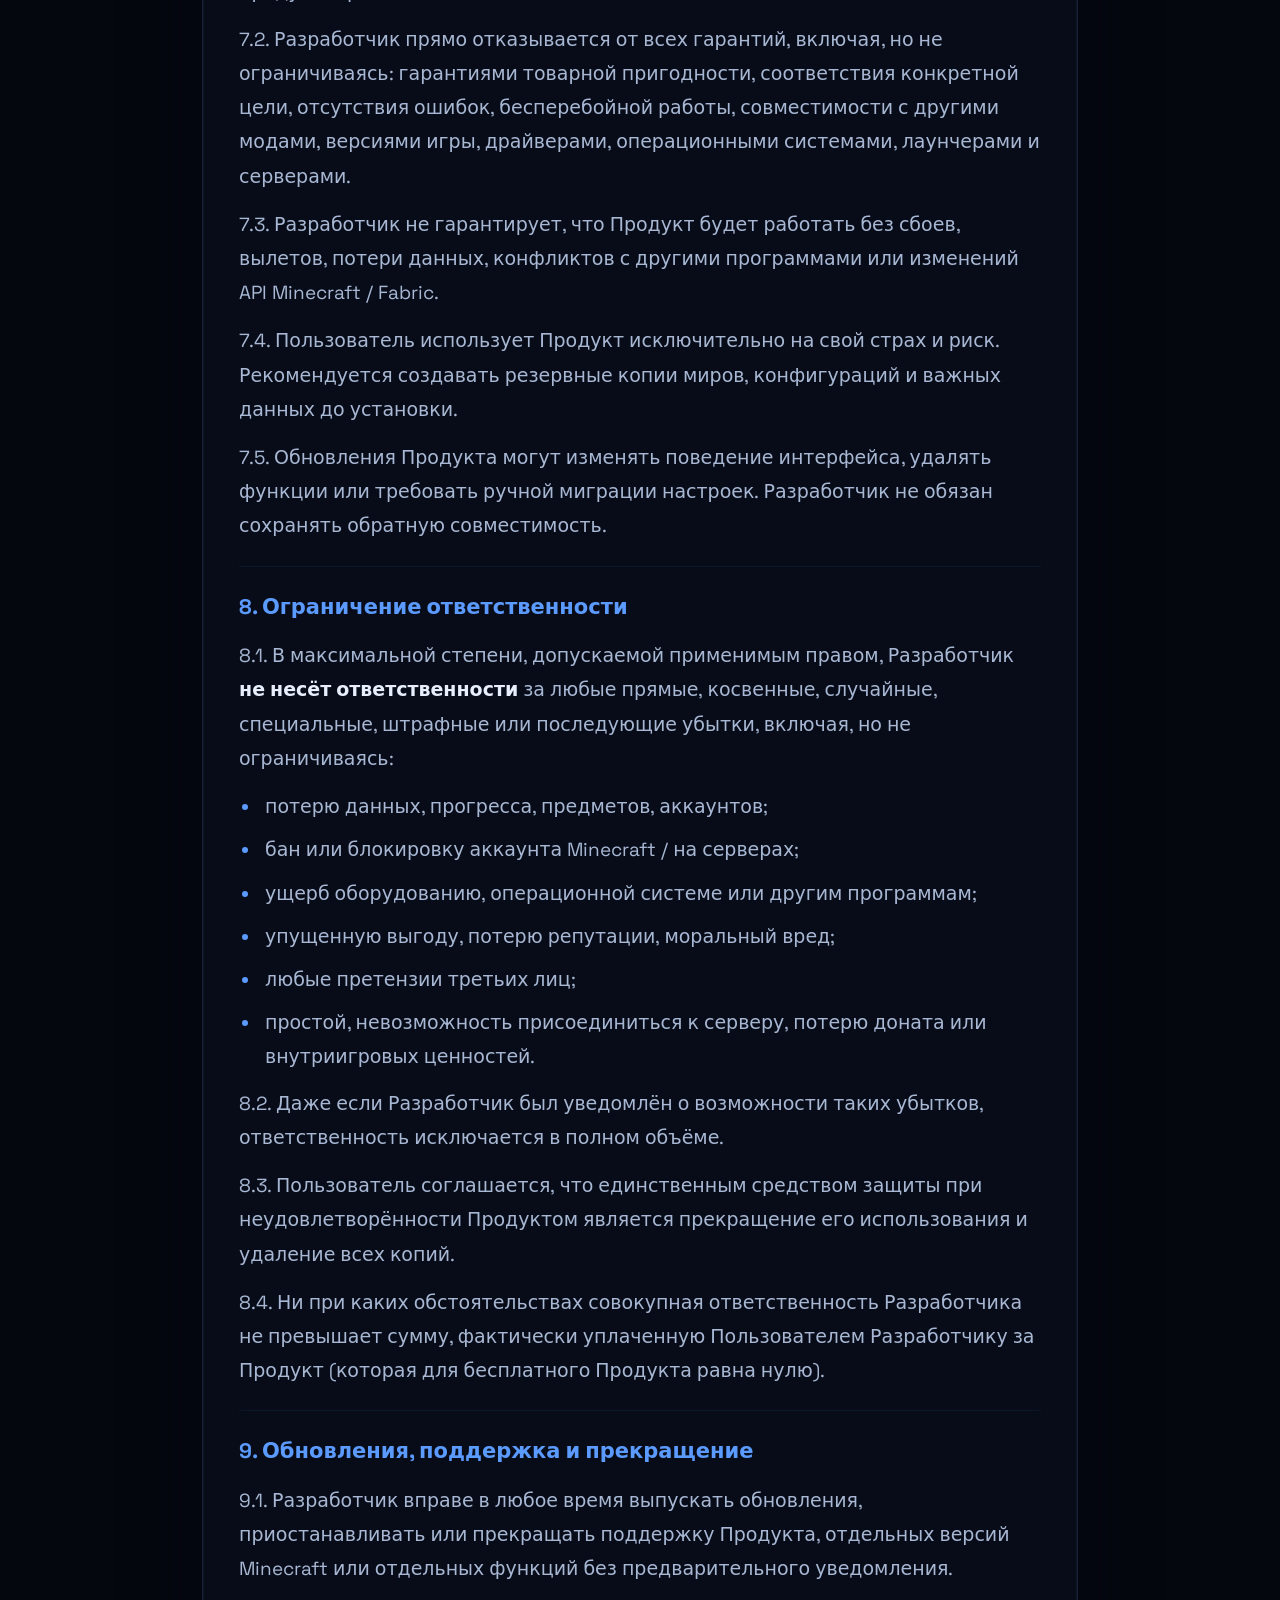
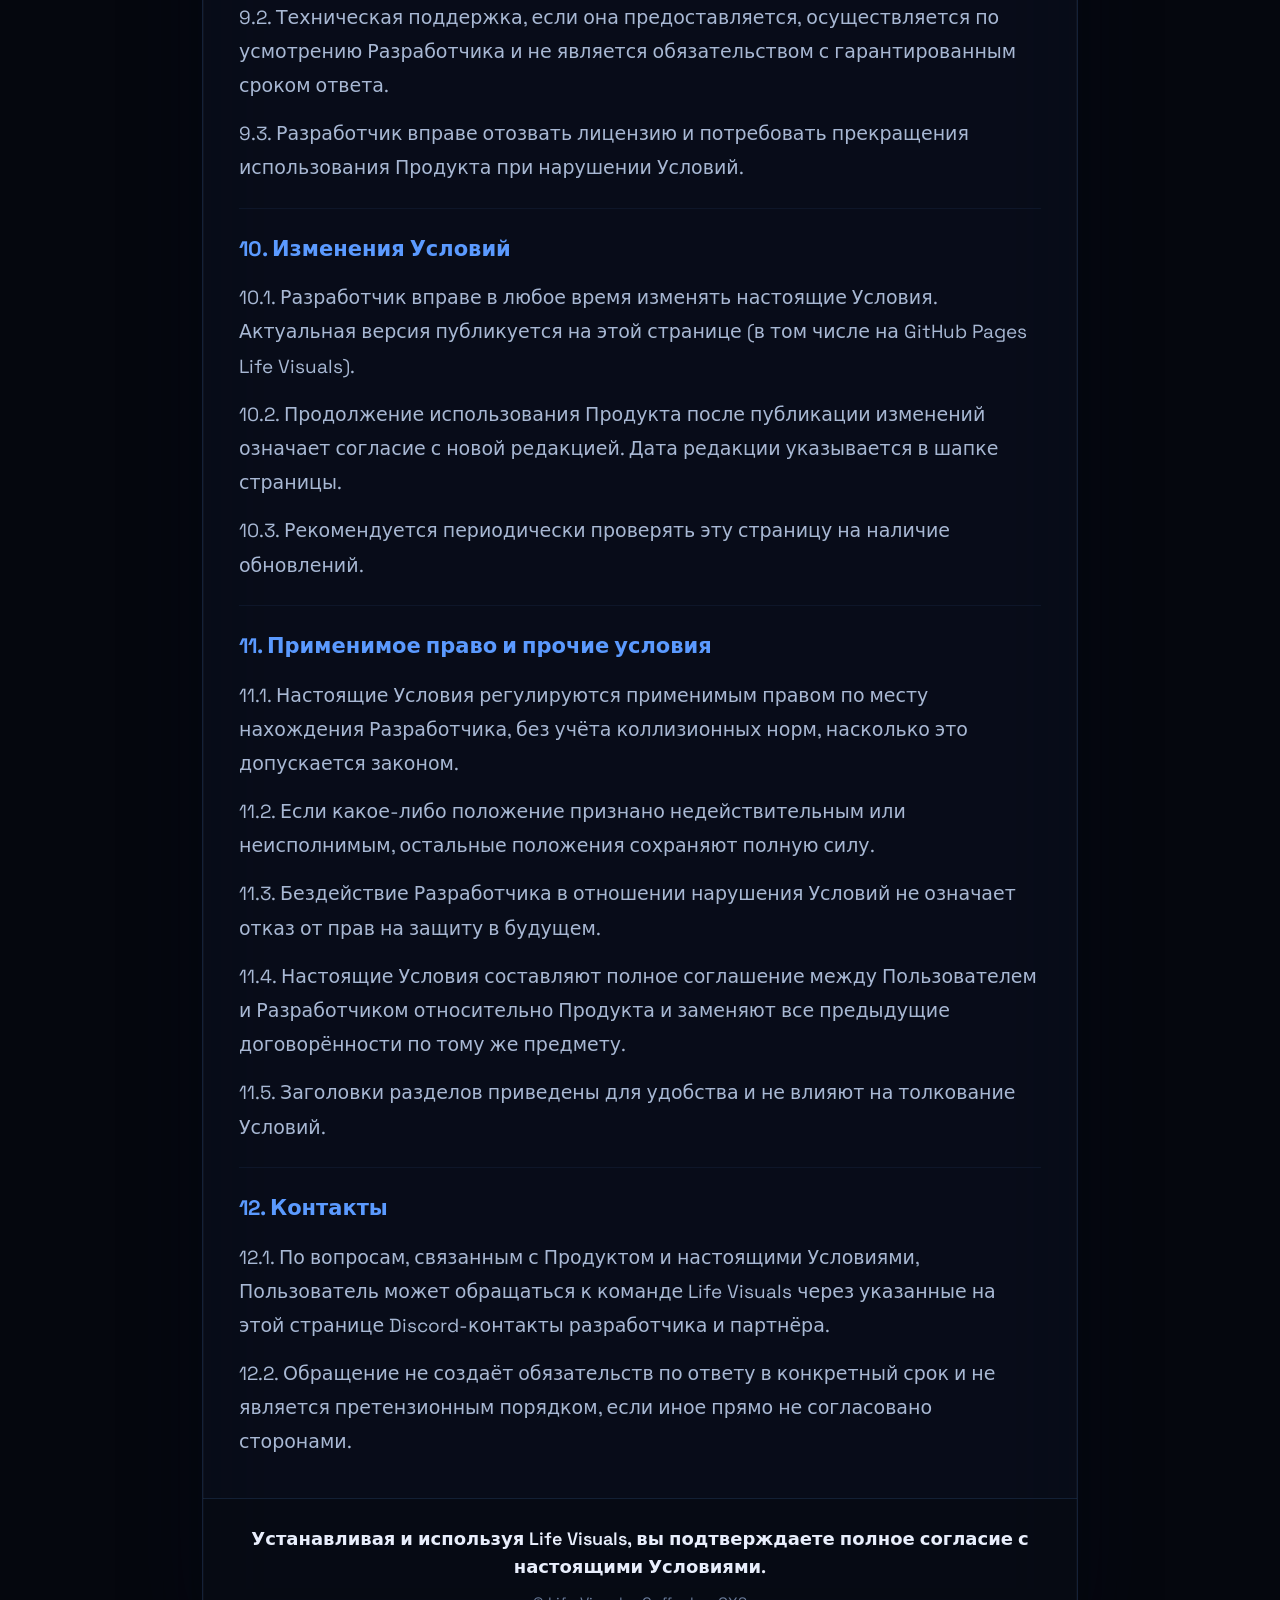
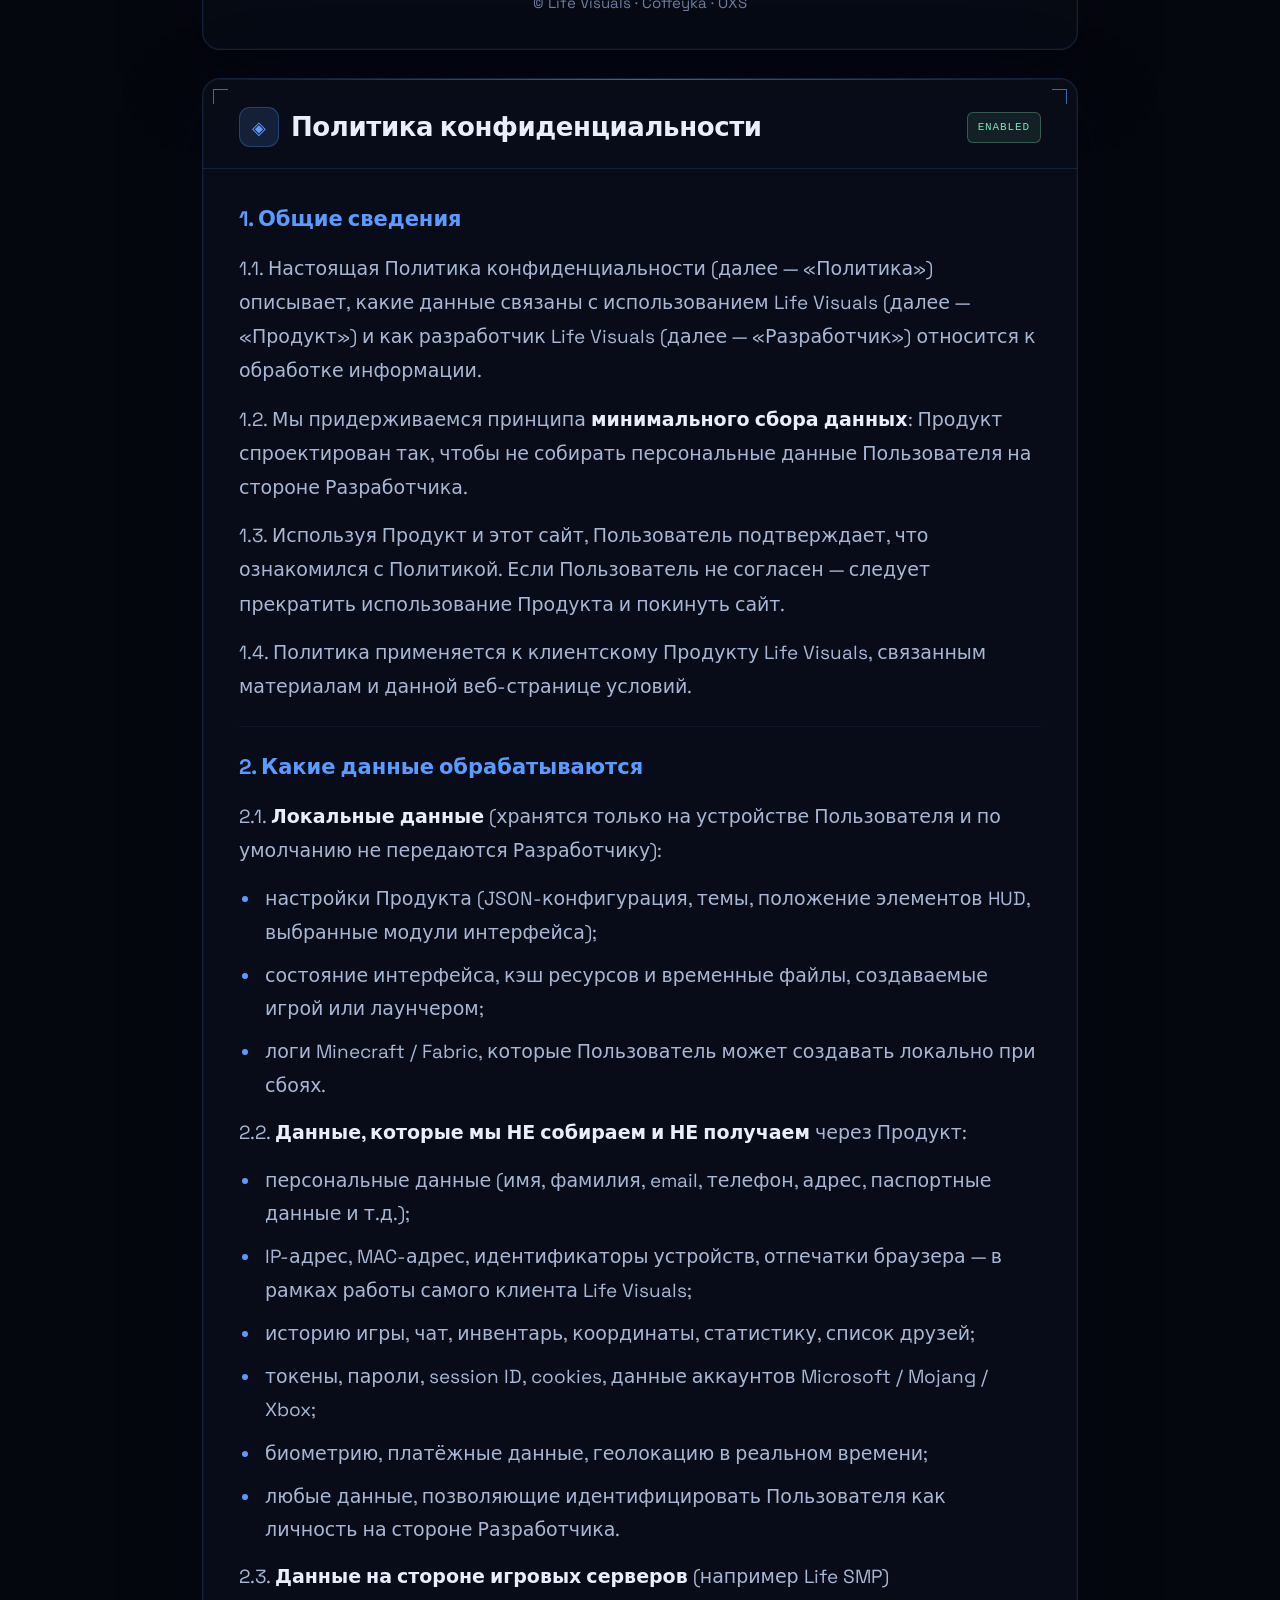
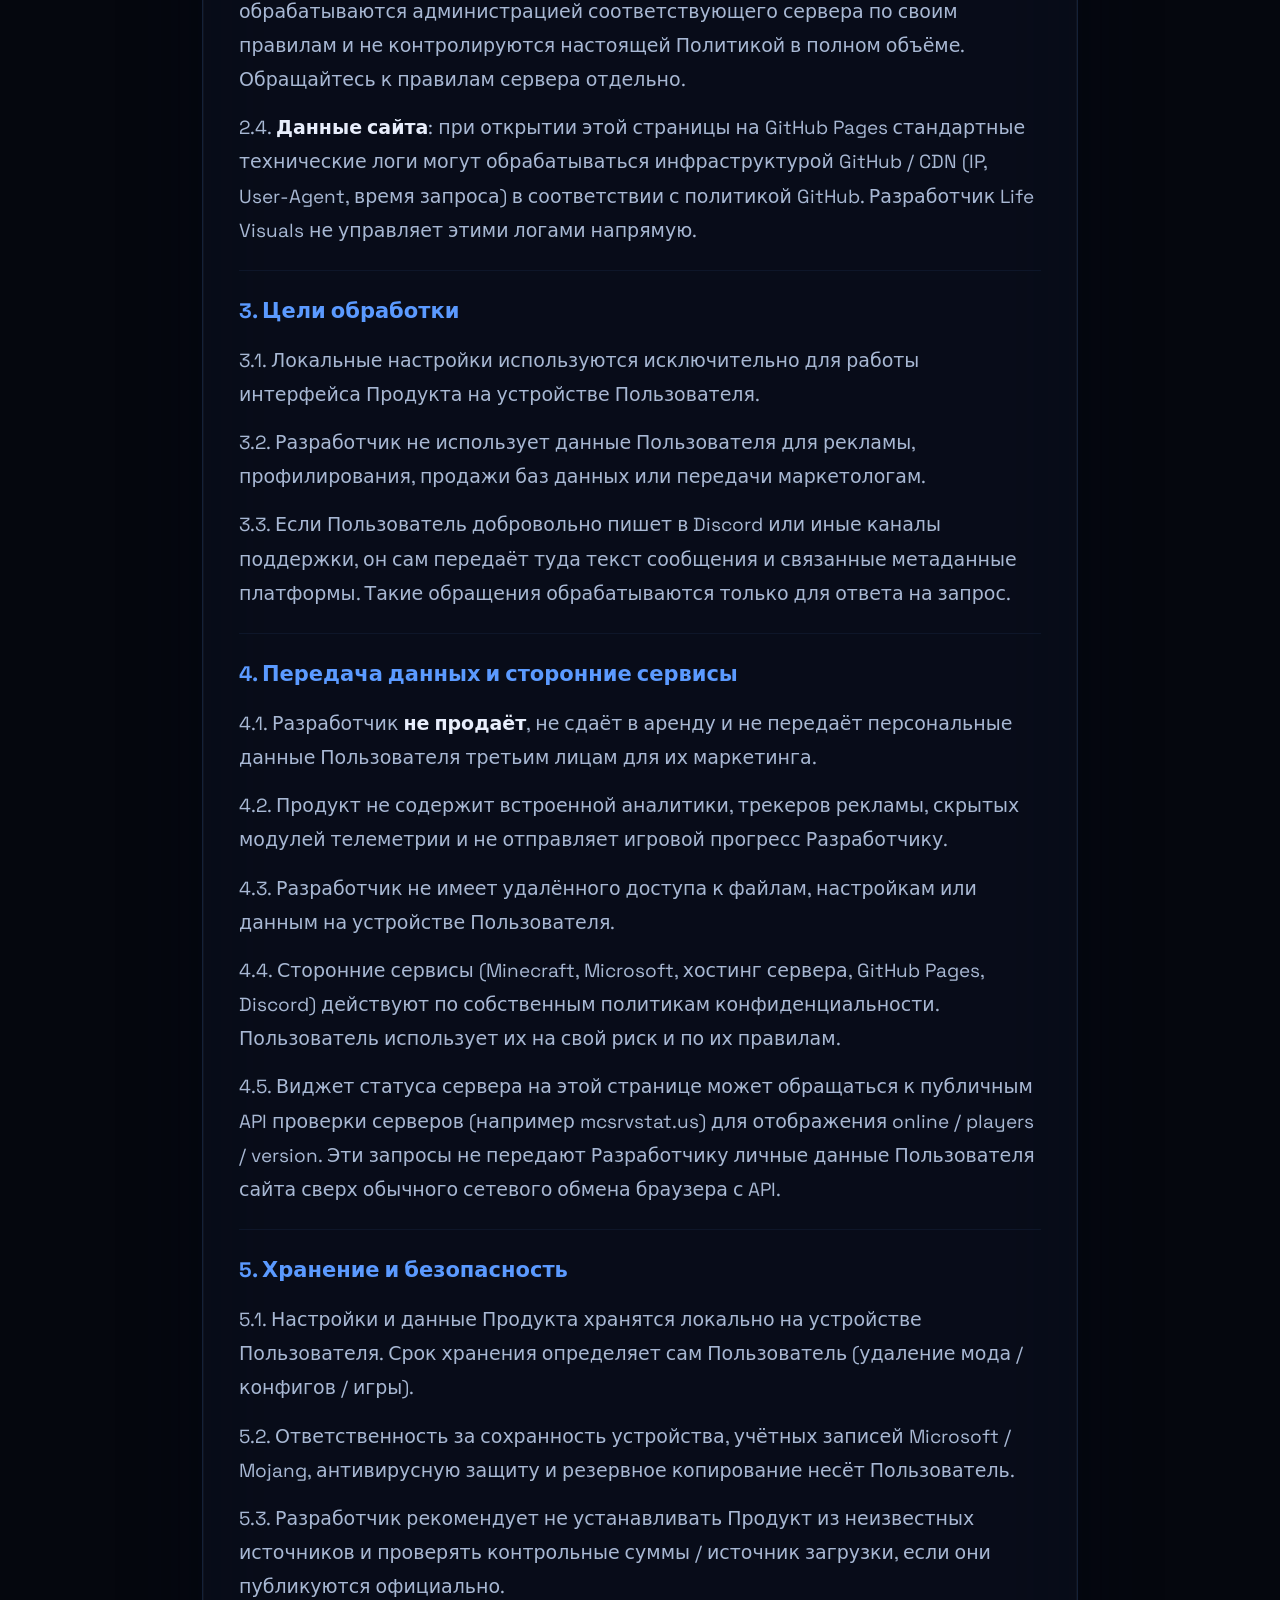
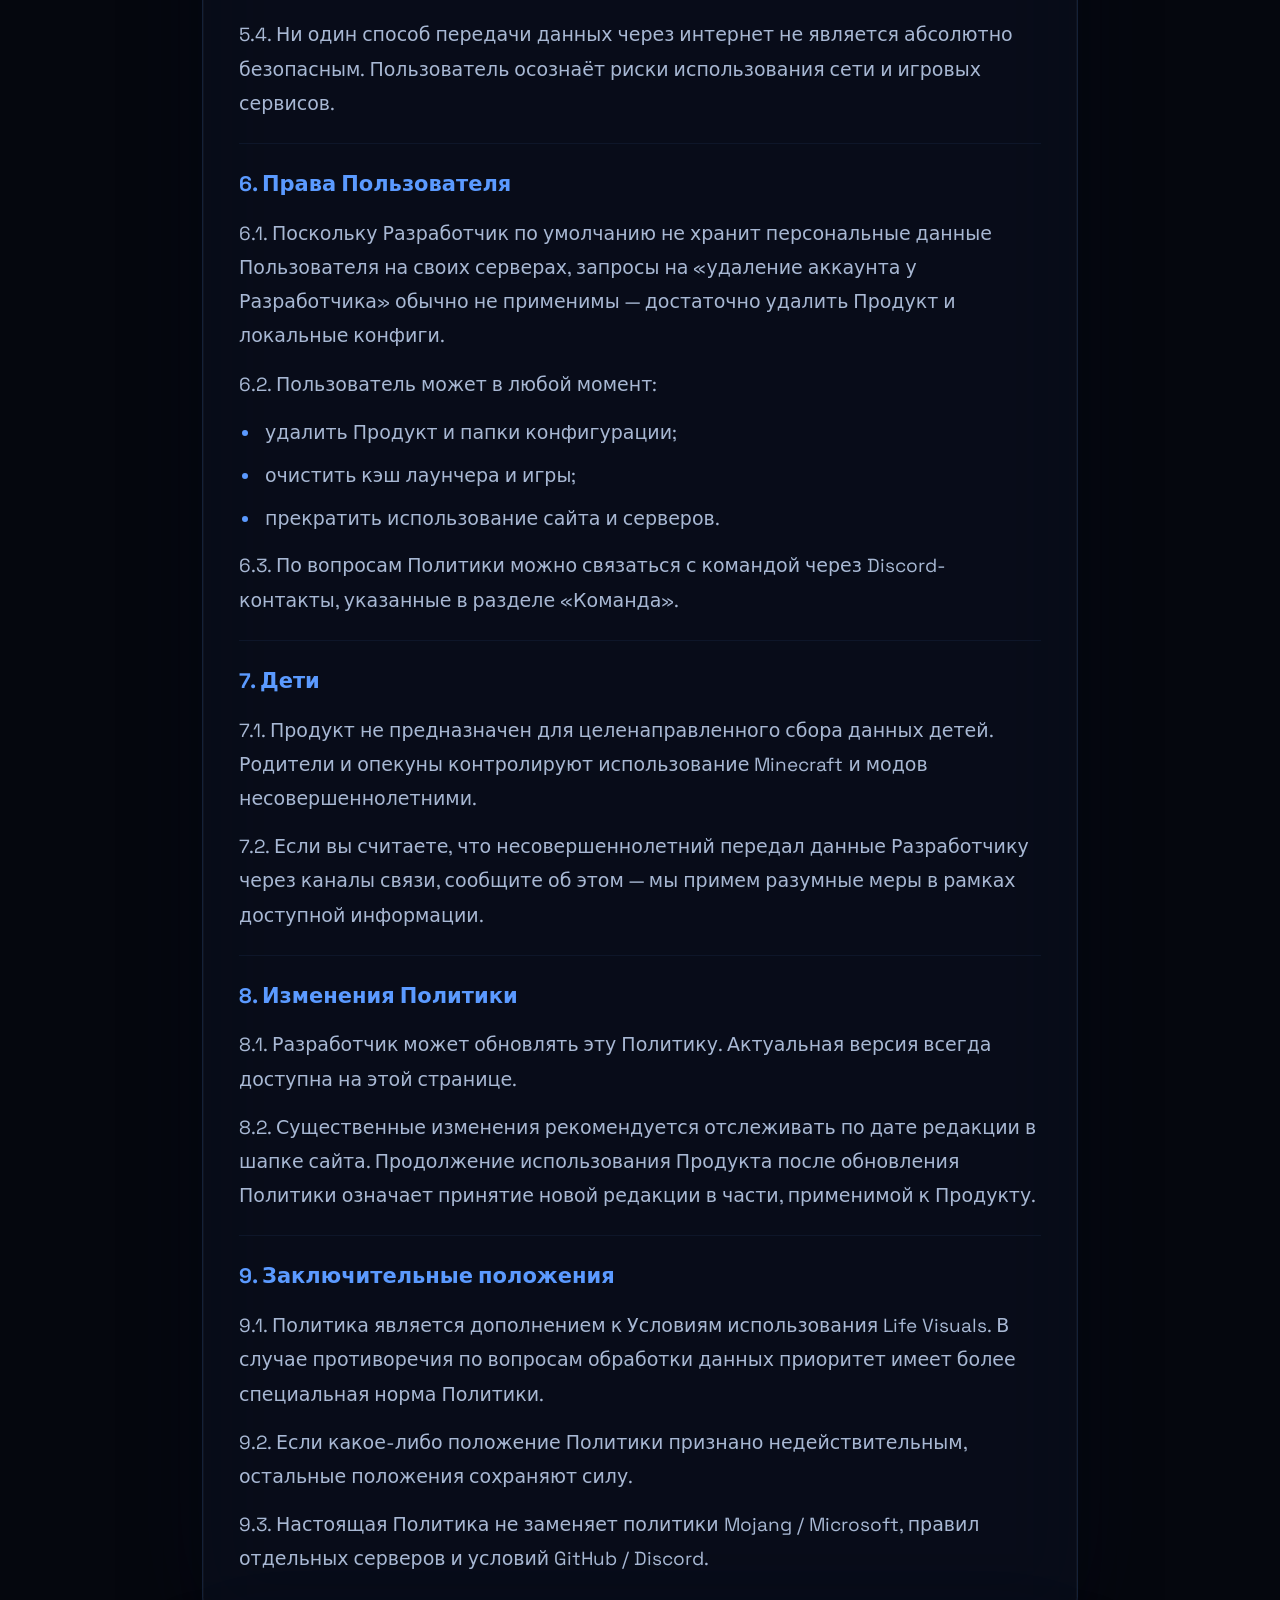
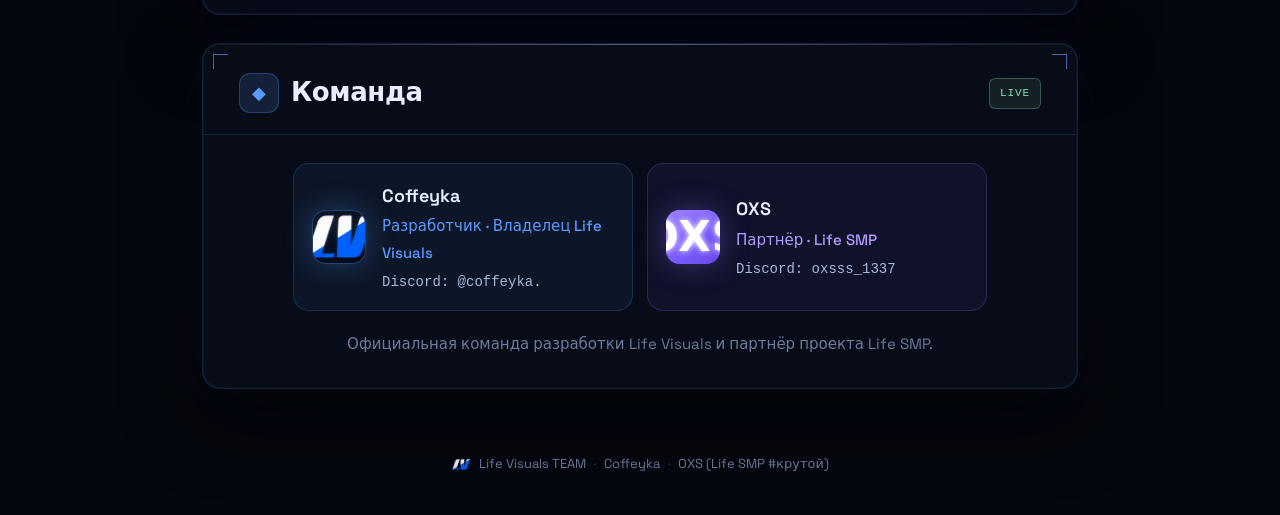
==== commit 46081acd: "Mobile polish + OXS avatar" ====
--- a/index.html
+++ b/index.html
@@ -135,7 +135,9 @@
                             </div>
                         </div>
                         <div class="team-member partner">
-                            <div class="member-avatar ox">O</div>
+                            <div class="member-avatar ox">
+                                <img src="oxs-avatar.svg" alt="OXS">
+                            </div>
                             <div class="member-info">
                                 <div class="member-name">OXS</div>
                                 <div class="member-role">Партнёр · Life SMP</div>
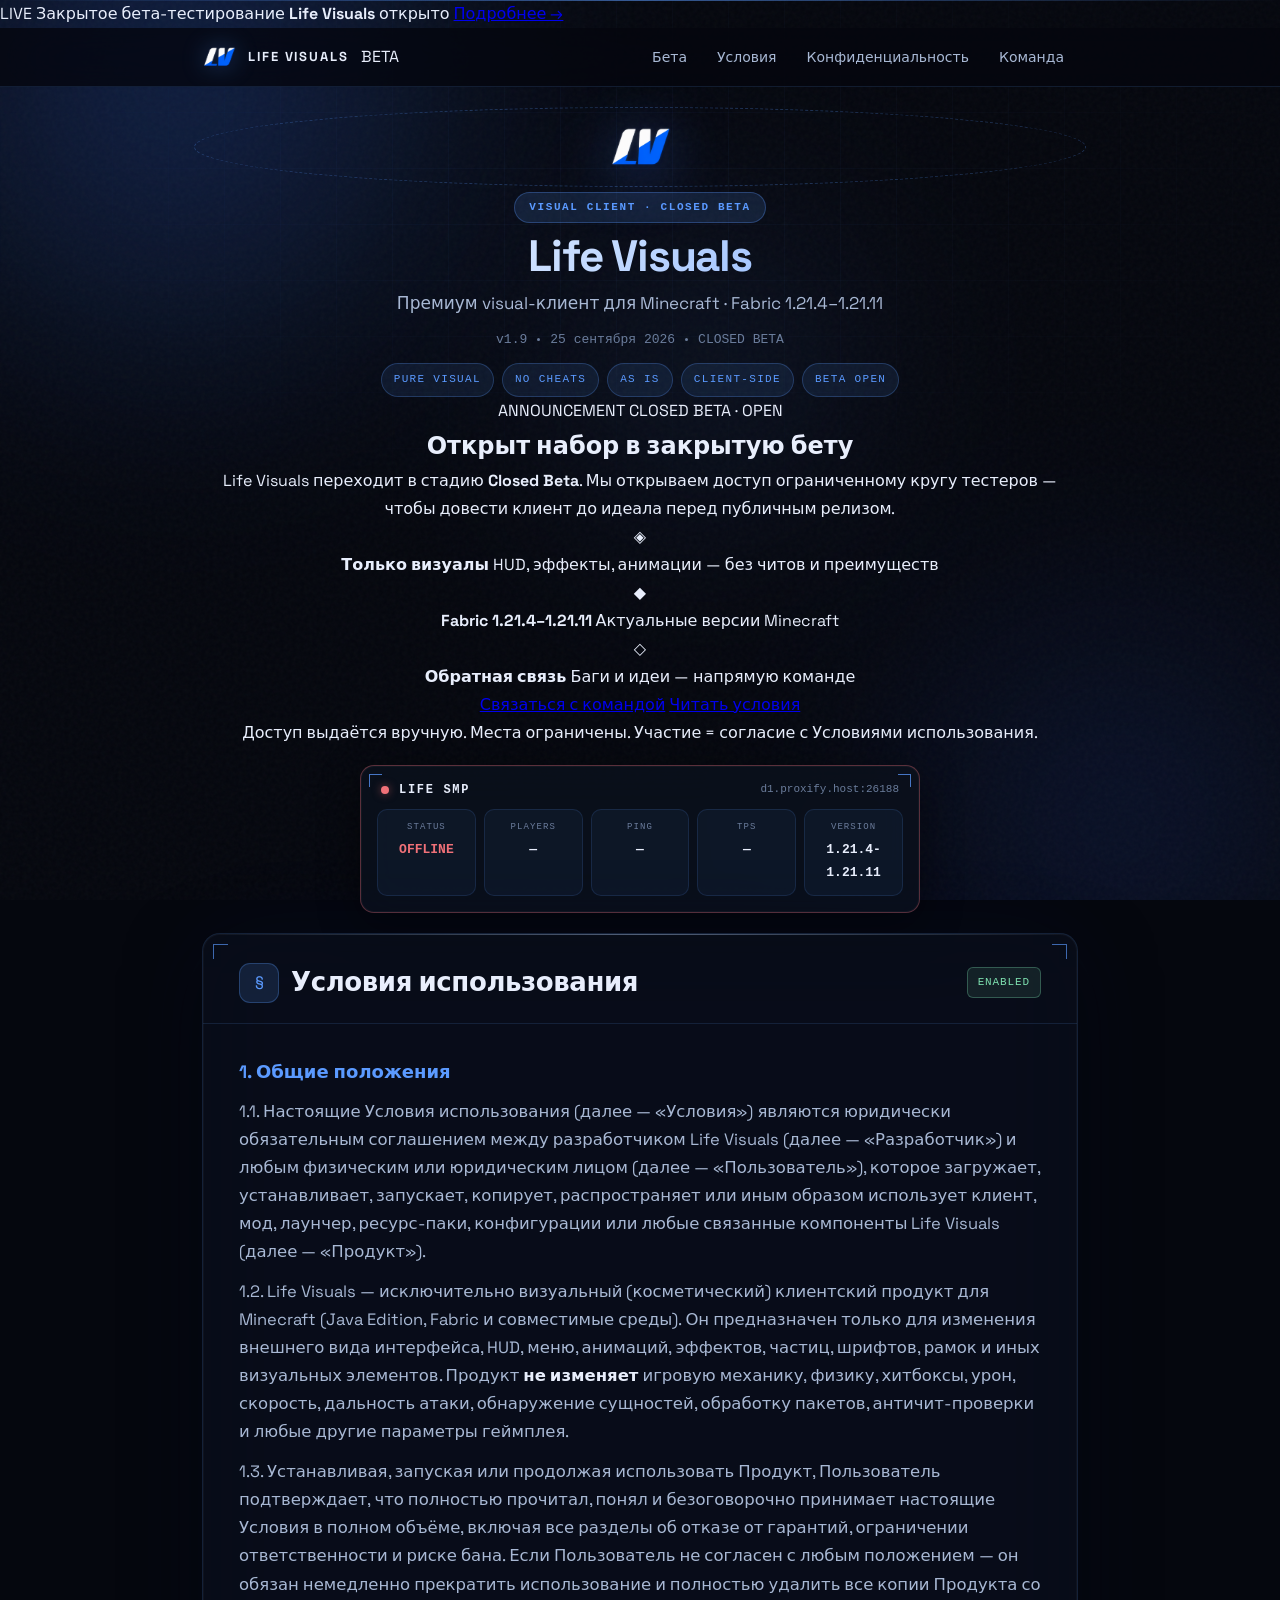
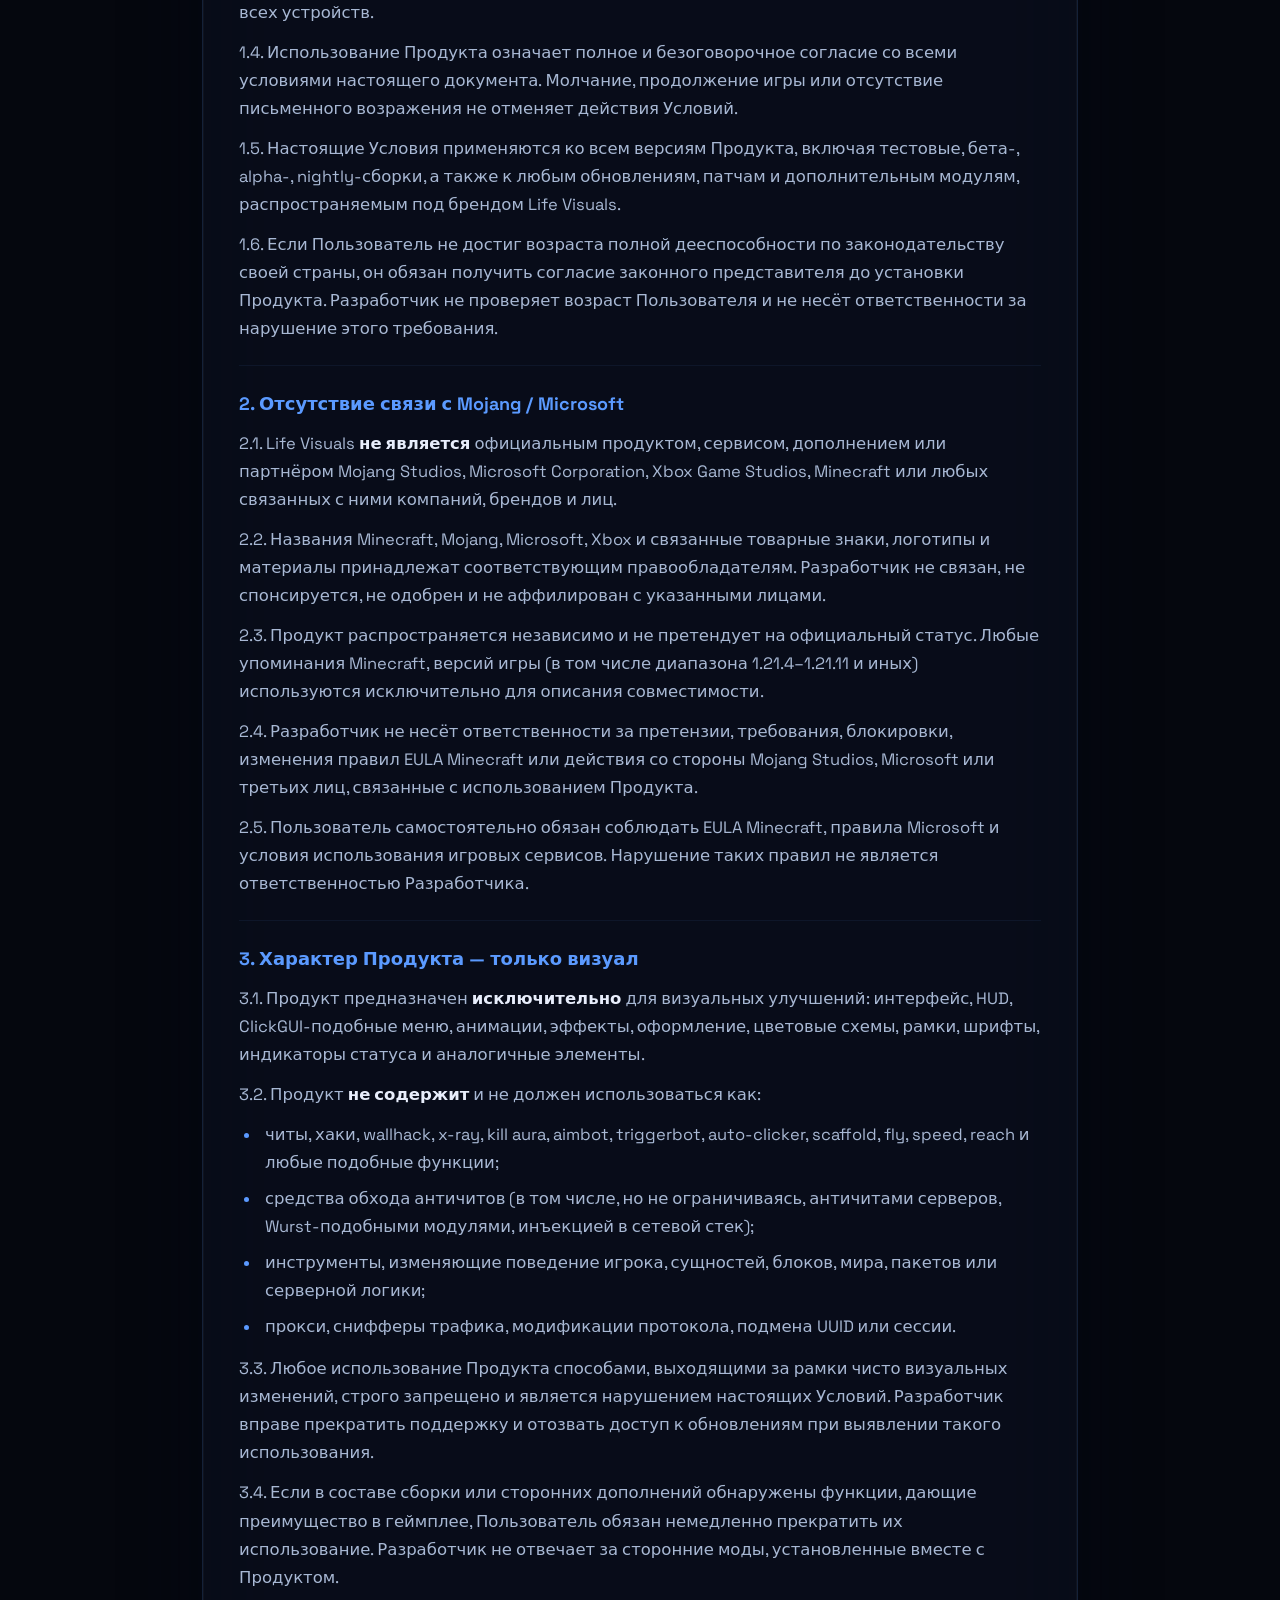
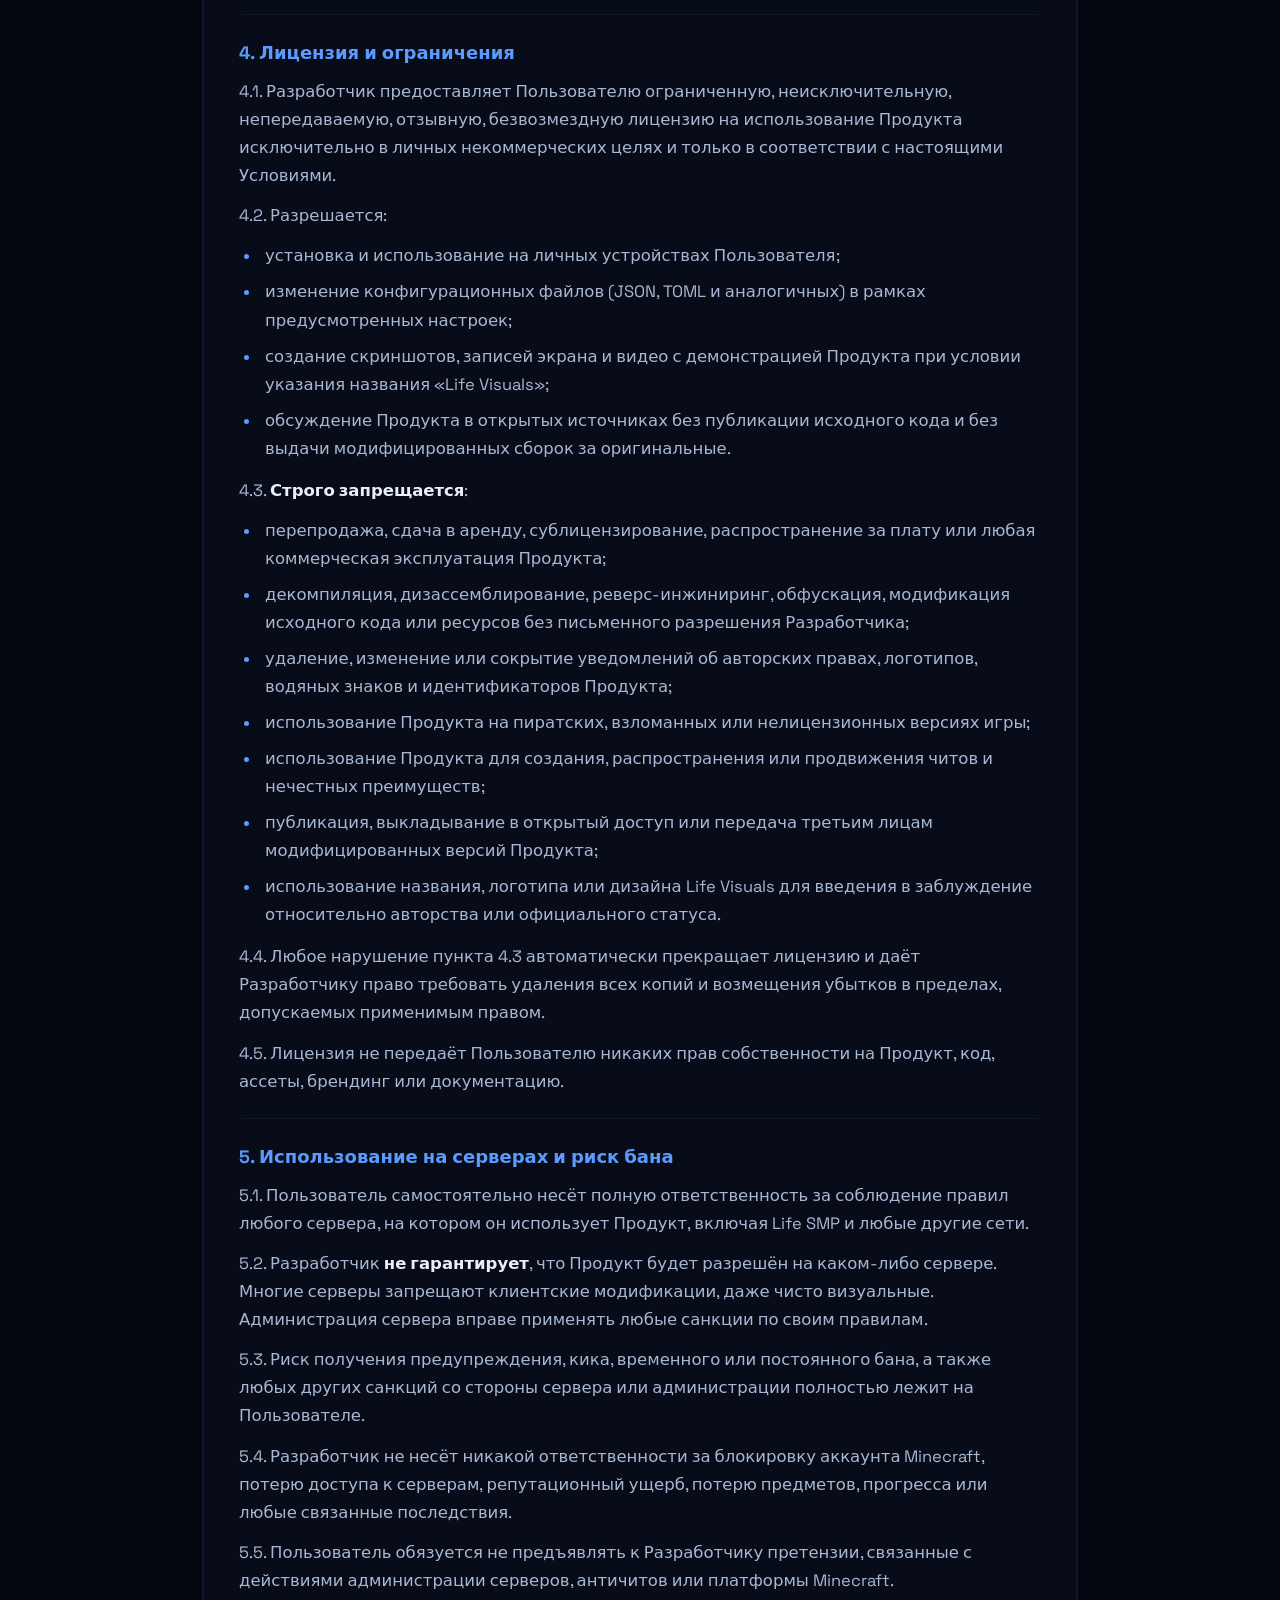
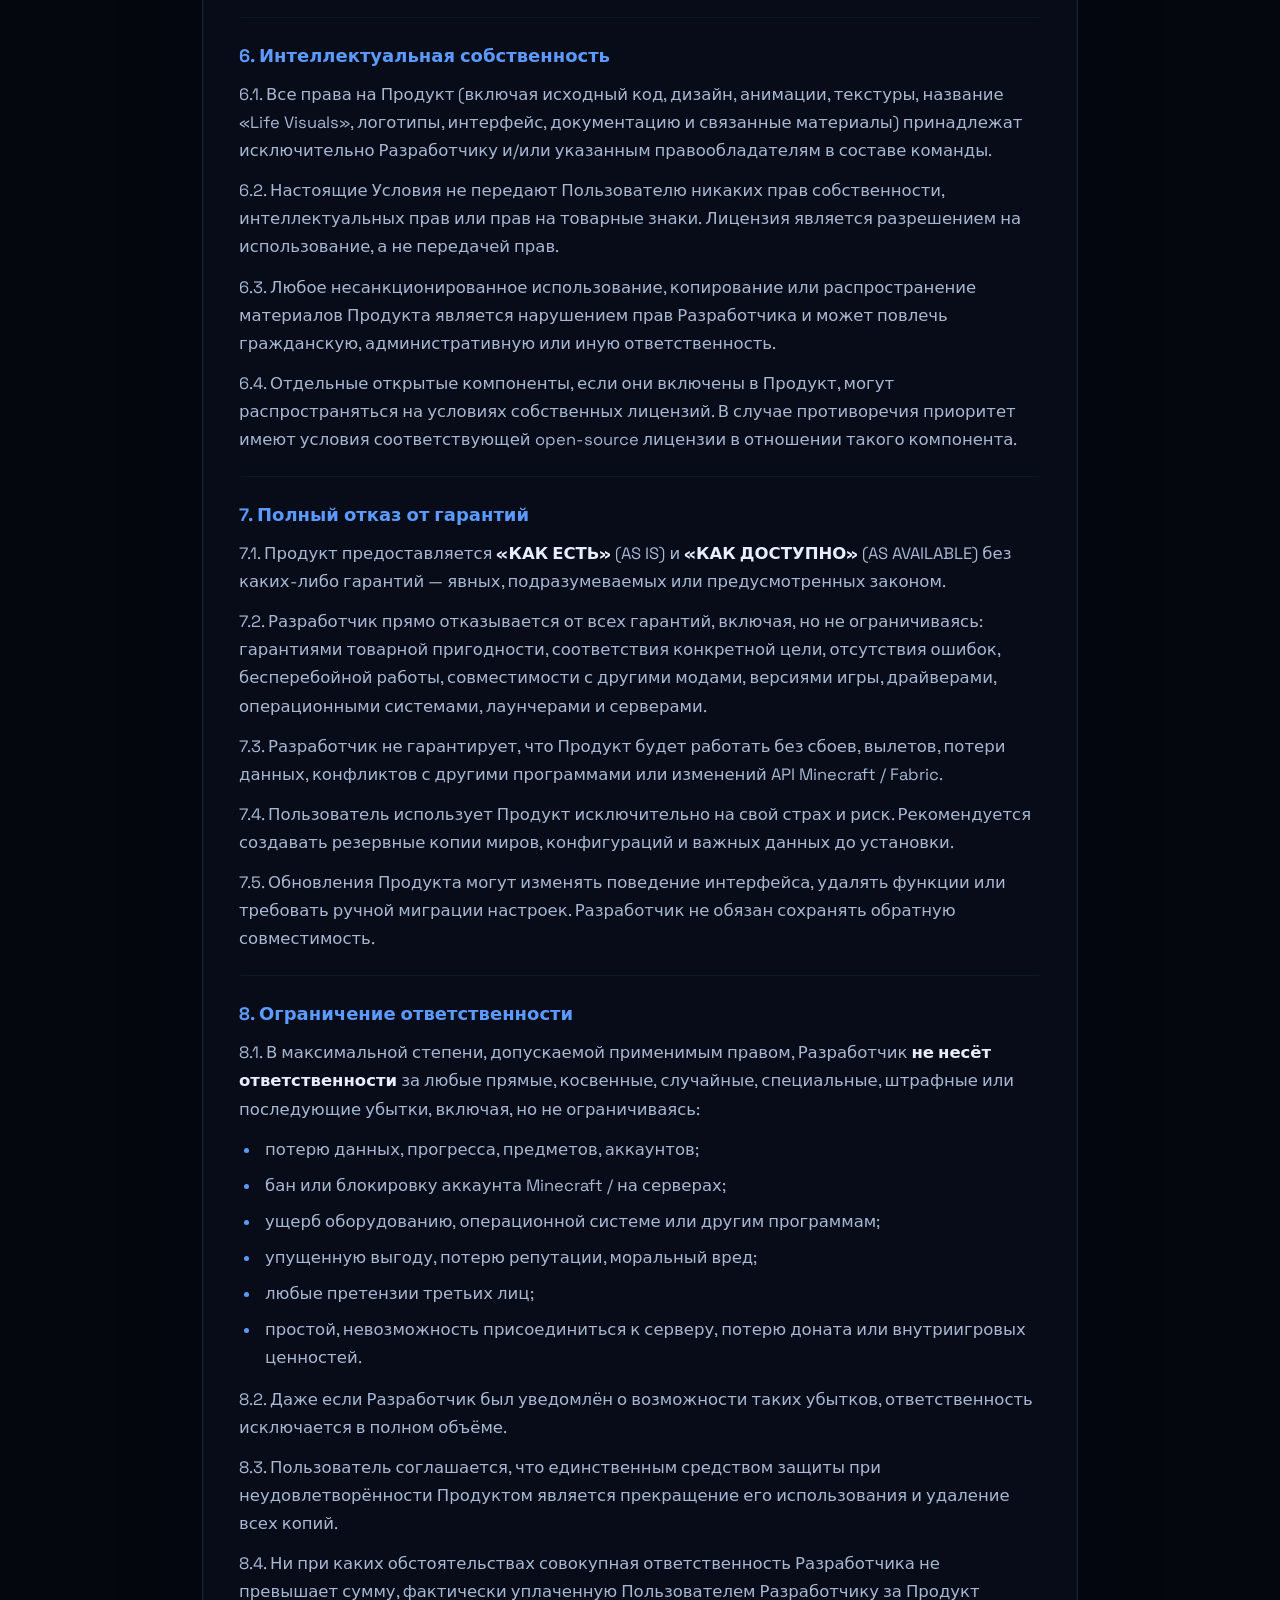
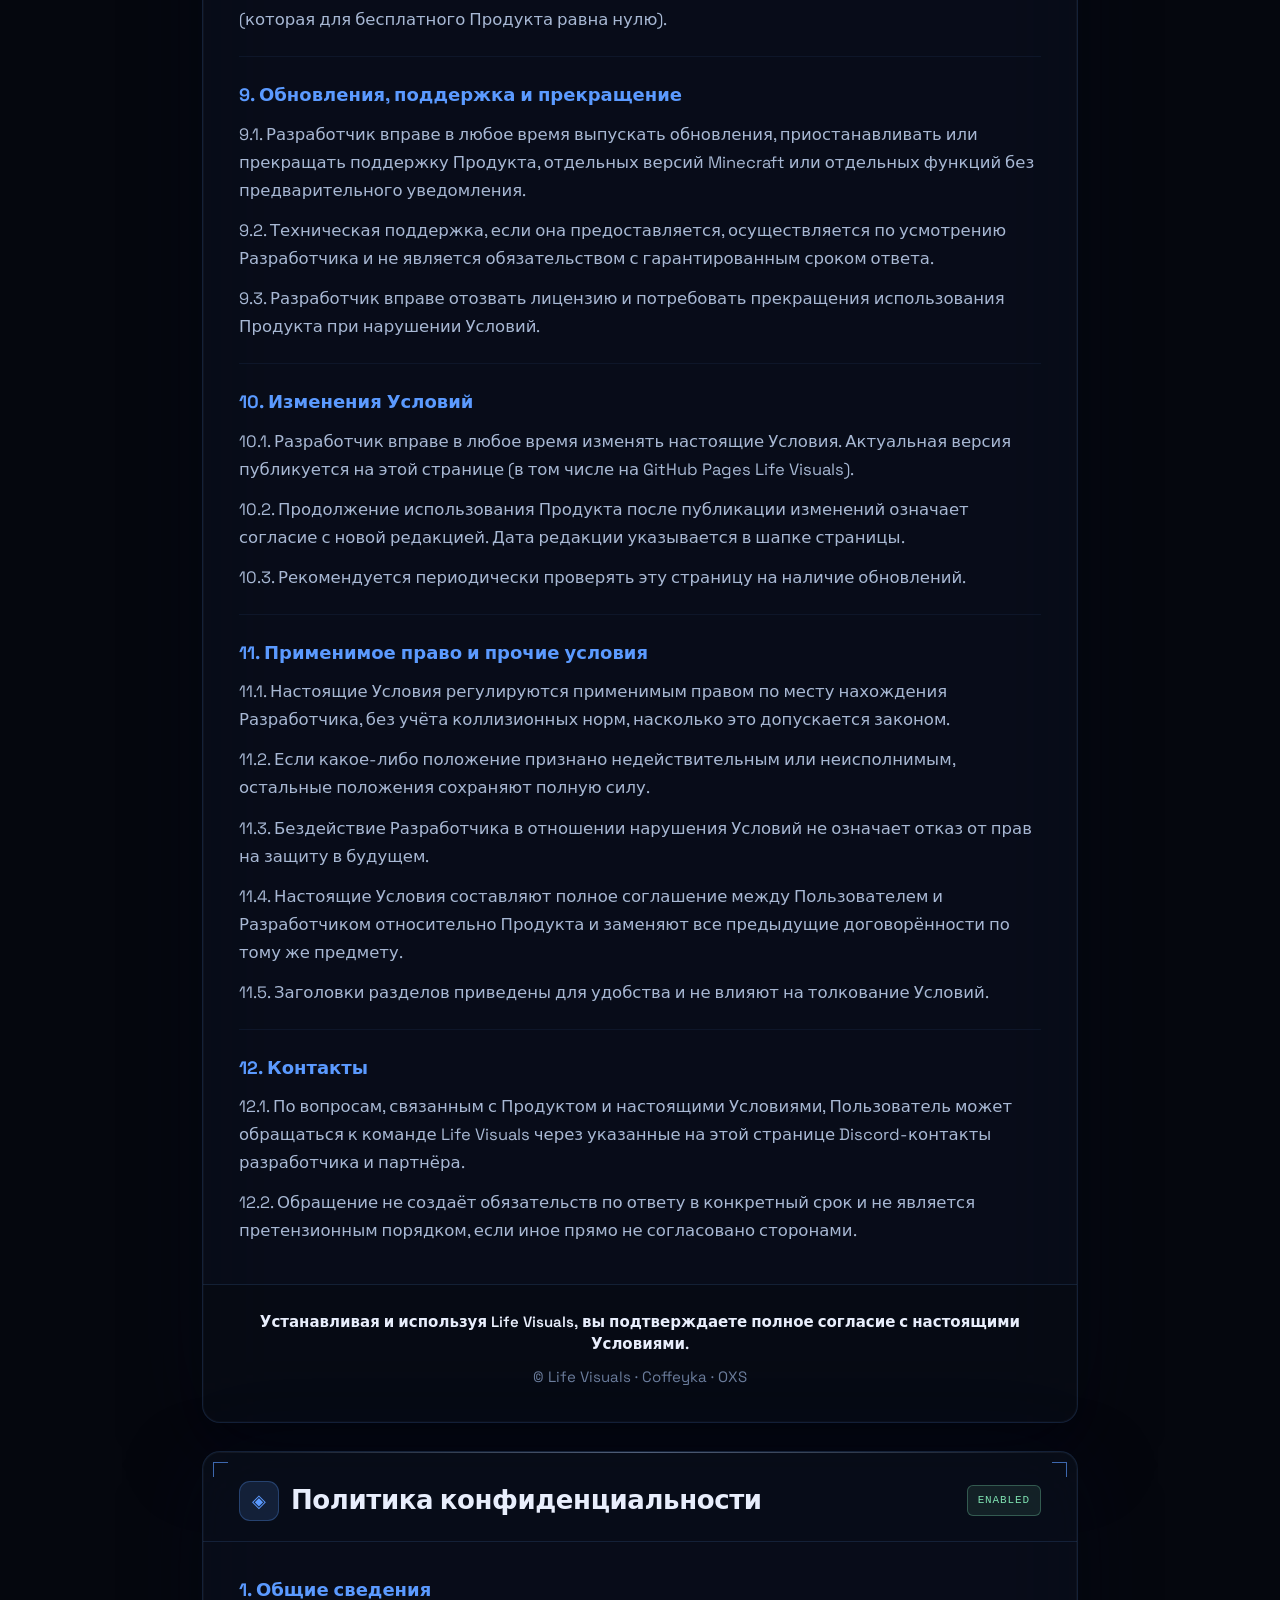
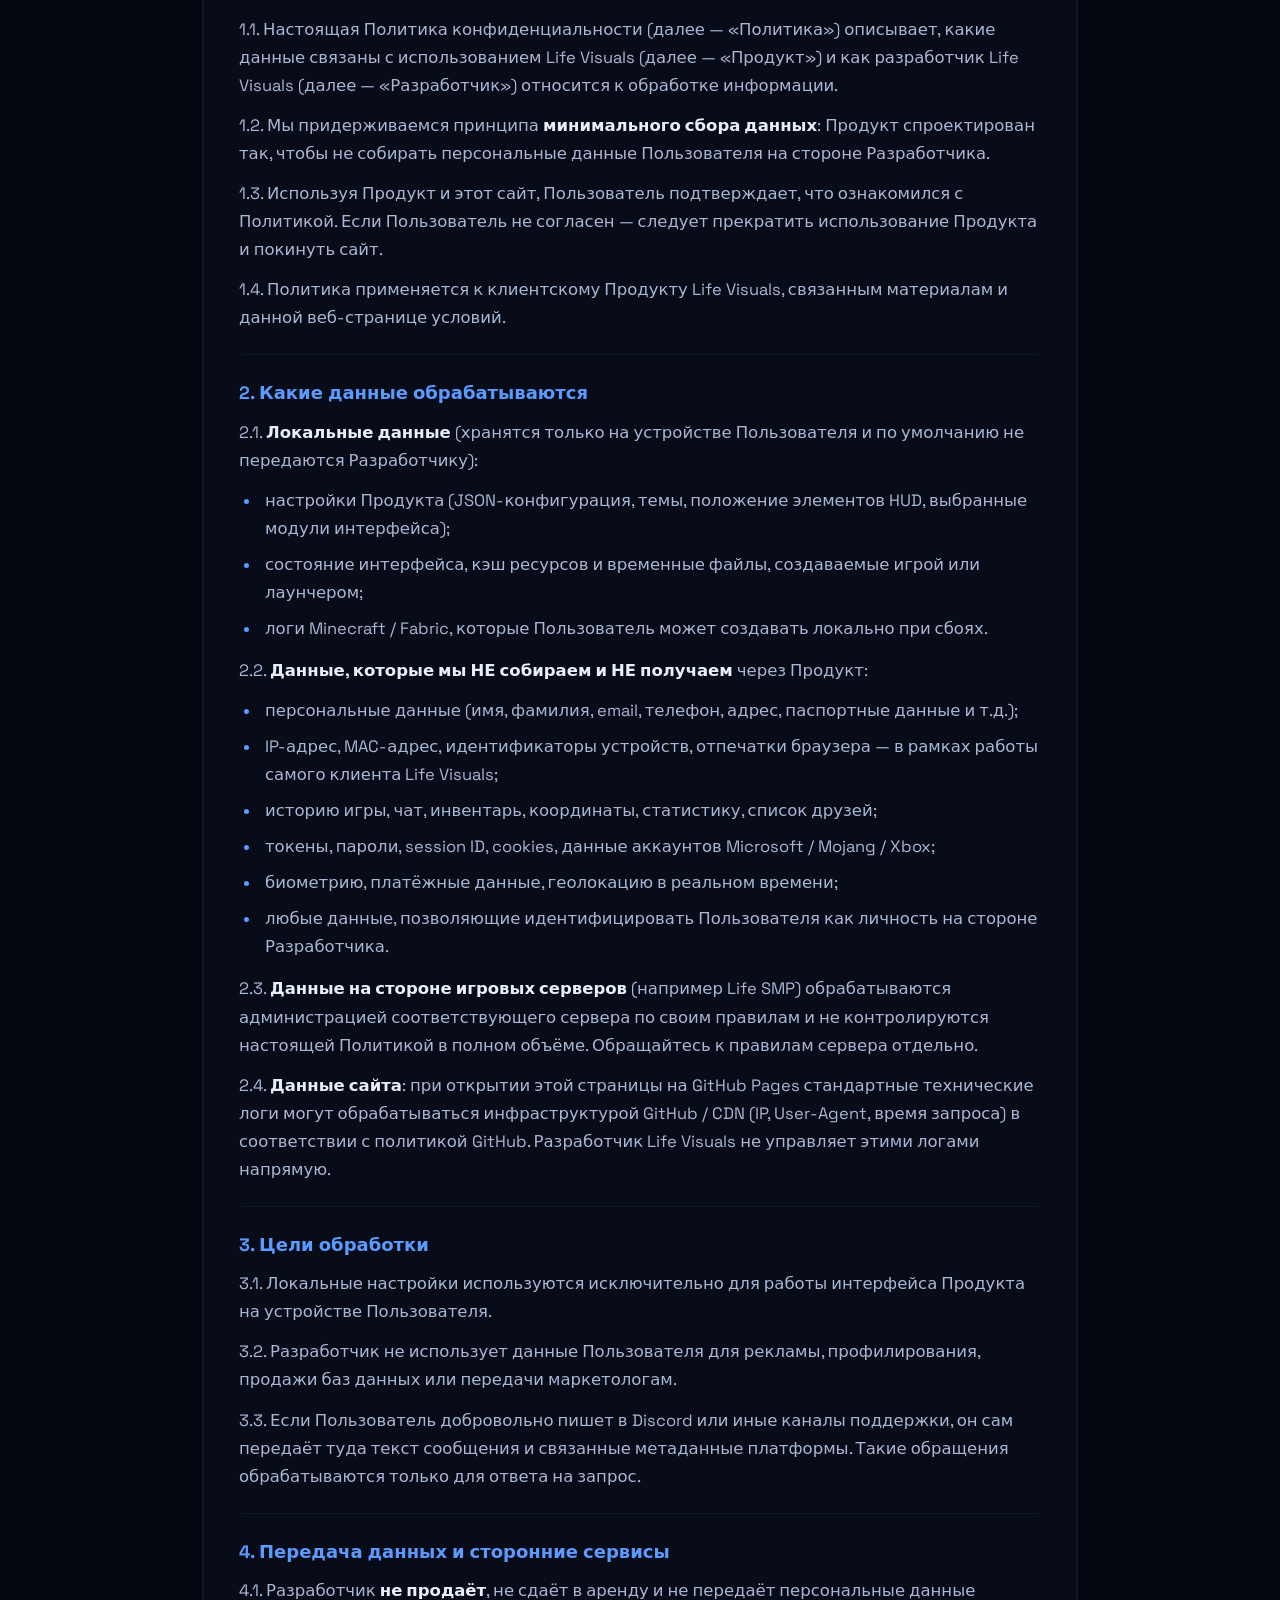
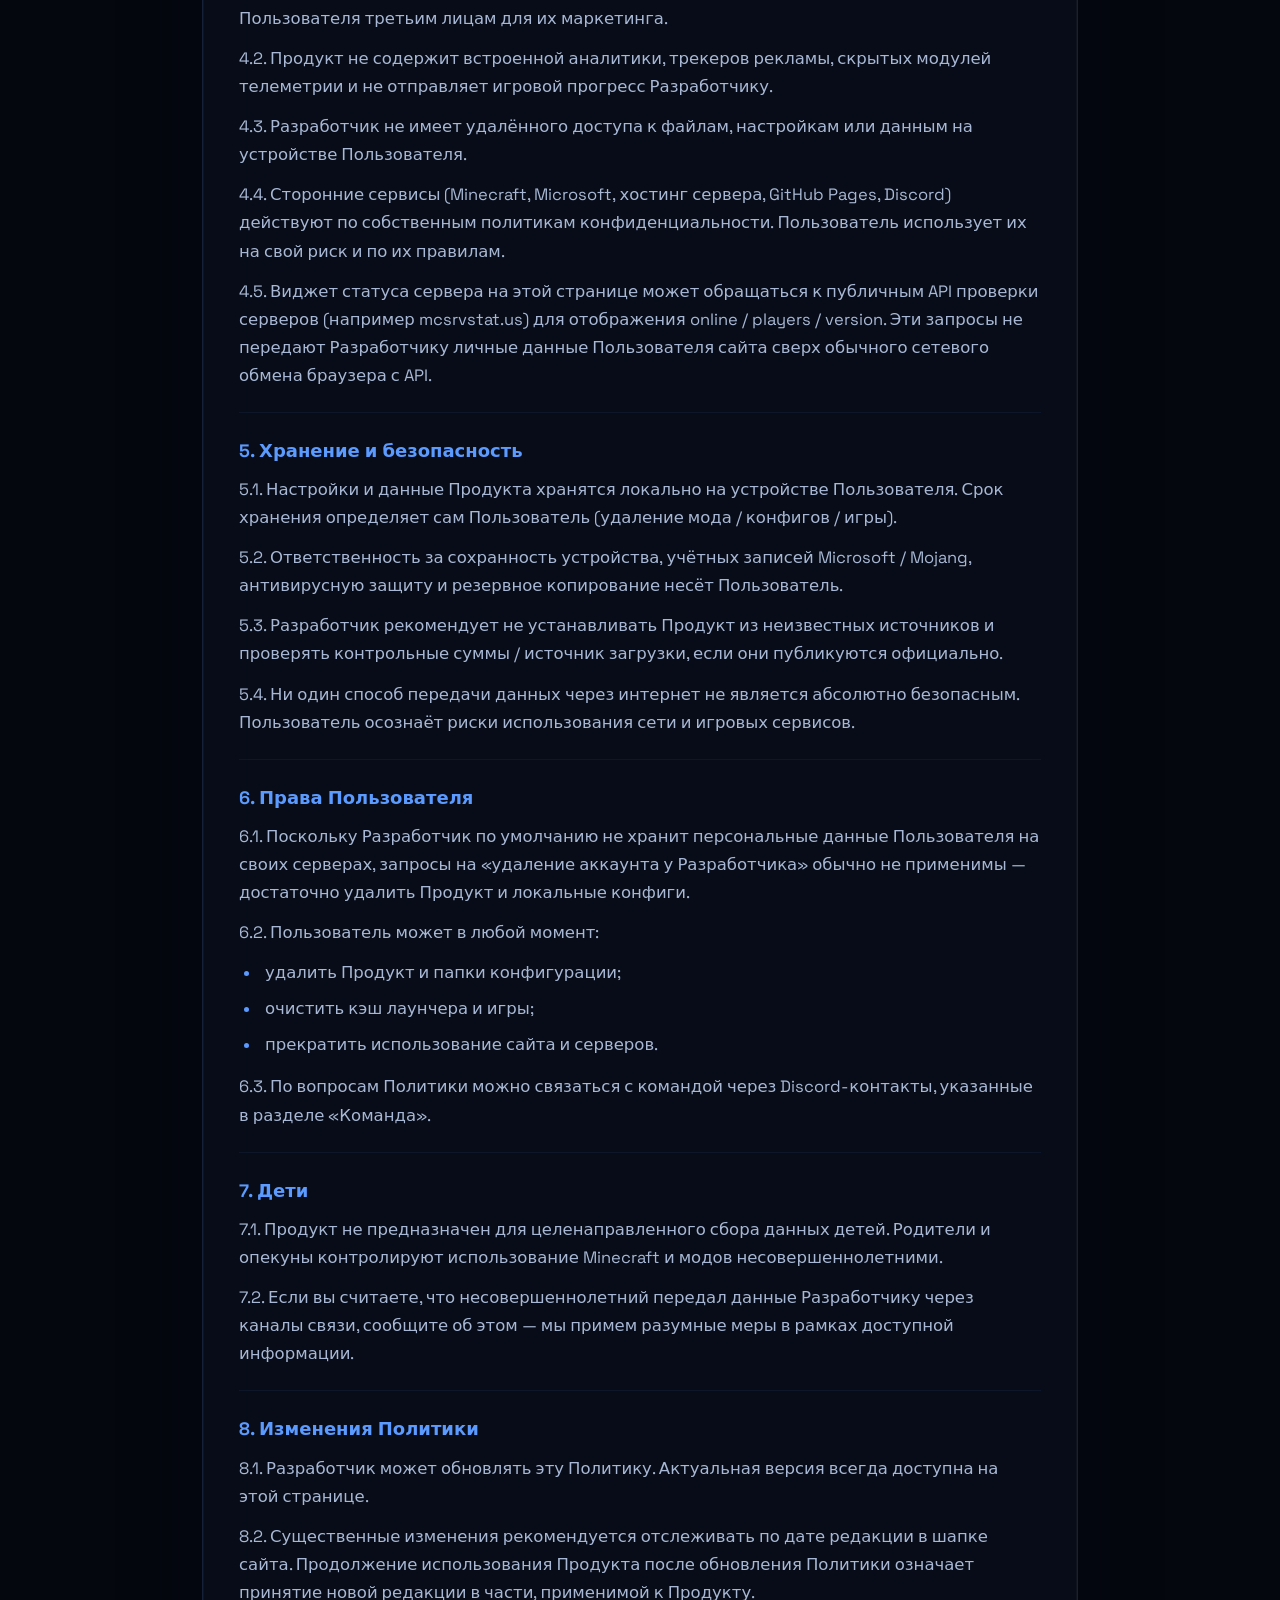
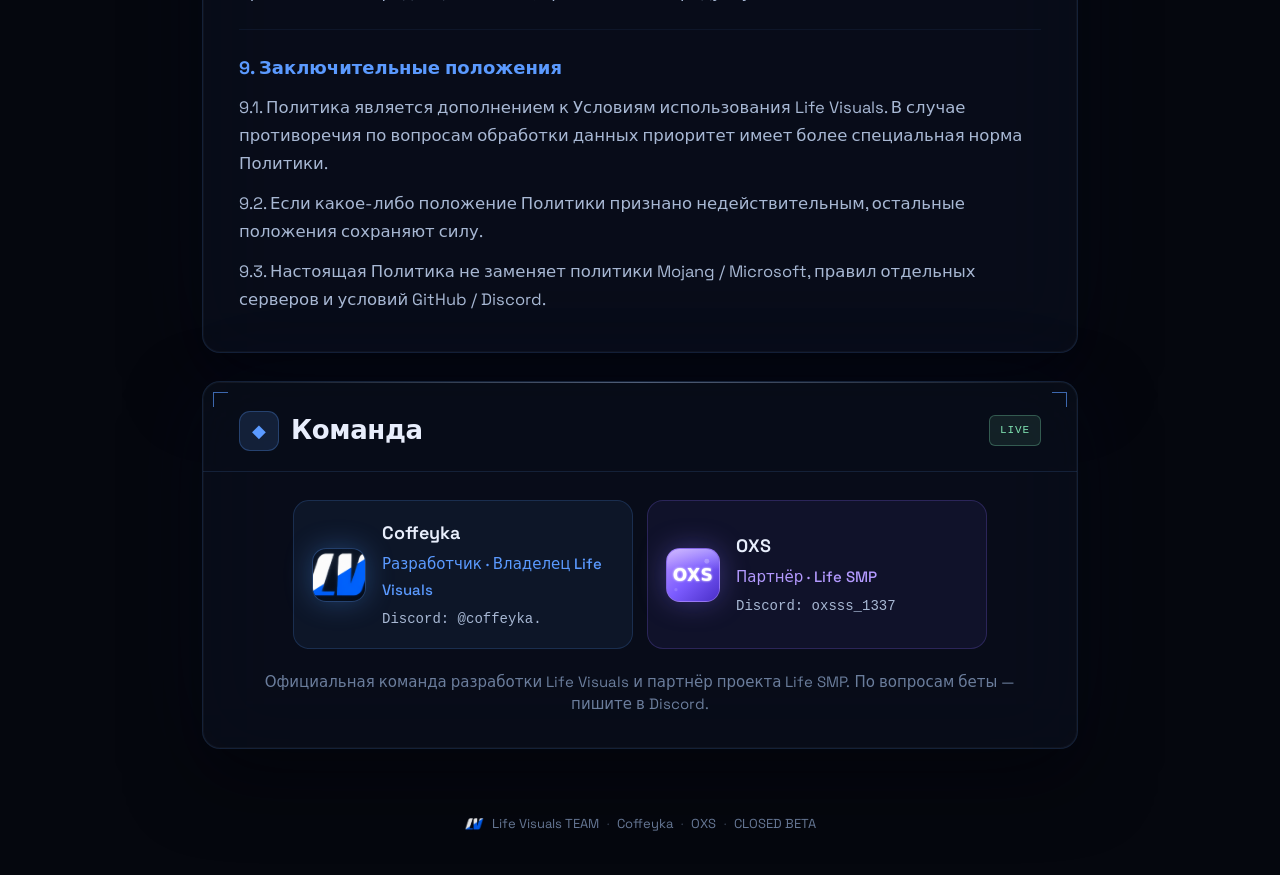
==== commit c2d0d423: "Premium redesign + Closed Beta announcement" ====
--- a/index.html
+++ b/index.html
@@ -3,8 +3,8 @@
 <head>
     <meta charset="UTF-8">
     <meta name="viewport" content="width=device-width, initial-scale=1.0">
-    <title>Условия использования — Life Visuals</title>
-    <meta name="description" content="Официальные условия использования и политика конфиденциальности Life Visuals">
+    <title>Life Visuals — Closed Beta · Условия</title>
+    <meta name="description" content="Life Visuals — закрытое бета-тестирование открыто. Официальные условия и политика конфиденциальности.">
     <link rel="stylesheet" href="styles.css">
     <link rel="icon" href="logo.png" type="image/png">
     <link rel="preconnect" href="https://fonts.googleapis.com">
@@ -16,8 +16,19 @@
         <div class="orb orb-1"></div>
         <div class="orb orb-2"></div>
         <div class="orb orb-3"></div>
+        <div class="orb orb-4"></div>
         <div class="grid"></div>
+        <div class="scanlines"></div>
         <div class="noise"></div>
+        <div class="vignette"></div>
+    </div>
+
+    <div class="beta-strip" id="beta-strip">
+        <div class="beta-strip-inner">
+            <span class="beta-live"><i></i> LIVE</span>
+            <span class="beta-strip-text">Закрытое бета-тестирование <strong>Life Visuals</strong> открыто</span>
+            <a href="#beta" class="beta-strip-cta">Подробнее →</a>
+        </div>
     </div>
 
     <header class="header">
@@ -25,8 +36,10 @@
             <a href="#" class="logo">
                 <img src="logo.png" alt="Life Visuals" class="logo-img">
                 <span class="logo-text">LIFE VISUALS</span>
+                <span class="logo-beta">BETA</span>
             </a>
             <nav class="nav">
+                <a href="#beta" class="nav-item" data-section="beta">Бета</a>
                 <a href="#terms" class="nav-item" data-section="terms">Условия</a>
                 <a href="#privacy" class="nav-item" data-section="privacy">Конфиденциальность</a>
                 <a href="#team" class="nav-item" data-section="team">Команда</a>
@@ -38,21 +51,76 @@
         <div class="container">
             <section class="hero">
                 <div class="hero-logo-wrap">
+                    <div class="hero-ring"></div>
+                    <div class="hero-ring hero-ring-2"></div>
                     <img src="logo.png" alt="Life Visuals" class="hero-logo">
                 </div>
-                <div class="hero-badge">Visual Client · Legal</div>
+                <div class="hero-badge">
+                    <span class="badge-dot"></span>
+                    Visual Client · Closed Beta
+                </div>
                 <h1>Life Visuals</h1>
-                <p class="hero-sub">Условия использования и Политика конфиденциальности</p>
+                <p class="hero-sub">Премиум visual-клиент для Minecraft · Fabric 1.21.4–1.21.11</p>
                 <div class="hero-meta">
                     <span>v1.9</span>
                     <span class="dot"></span>
-                    <span>24 сентября 2026</span>
+                    <span>25 сентября 2026</span>
+                    <span class="dot"></span>
+                    <span class="meta-beta">CLOSED BETA</span>
                 </div>
                 <div class="hero-chips">
                     <span class="chip">PURE VISUAL</span>
                     <span class="chip">NO CHEATS</span>
                     <span class="chip">AS IS</span>
                     <span class="chip">CLIENT-SIDE</span>
+                    <span class="chip chip-beta">BETA OPEN</span>
+                </div>
+
+                <div class="beta-announce" id="beta">
+                    <div class="beta-announce-glow"></div>
+                    <div class="beta-announce-corners">
+                        <i class="c tl"></i><i class="c tr"></i><i class="c bl"></i><i class="c br"></i>
+                    </div>
+                    <div class="beta-announce-top">
+                        <span class="beta-tag">
+                            <span class="beta-tag-pulse"></span>
+                            ANNOUNCEMENT
+                        </span>
+                        <span class="beta-status-pill">CLOSED BETA · OPEN</span>
+                    </div>
+                    <h2 class="beta-title">Открыт набор в закрытую бету</h2>
+                    <p class="beta-lead">
+                        Life Visuals переходит в стадию <strong>Closed Beta</strong>.
+                        Мы открываем доступ ограниченному кругу тестеров — чтобы довести клиент до идеала перед публичным релизом.
+                    </p>
+                    <div class="beta-features">
+                        <div class="beta-feat">
+                            <span class="beta-feat-icon">◈</span>
+                            <div>
+                                <strong>Только визуалы</strong>
+                                <span>HUD, эффекты, анимации — без читов и преимуществ</span>
+                            </div>
+                        </div>
+                        <div class="beta-feat">
+                            <span class="beta-feat-icon">◆</span>
+                            <div>
+                                <strong>Fabric 1.21.4–1.21.11</strong>
+                                <span>Актуальные версии Minecraft</span>
+                            </div>
+                        </div>
+                        <div class="beta-feat">
+                            <span class="beta-feat-icon">◇</span>
+                            <div>
+                                <strong>Обратная связь</strong>
+                                <span>Баги и идеи — напрямую команде</span>
+                            </div>
+                        </div>
+                    </div>
+                    <div class="beta-actions">
+                        <a href="#team" class="btn-beta primary">Связаться с командой</a>
+                        <a href="#terms" class="btn-beta ghost">Читать условия</a>
+                    </div>
+                    <p class="beta-note">Доступ выдаётся вручную. Места ограничены. Участие = согласие с Условиями использования.</p>
                 </div>
 
                 <div class="srv-hud" id="server-status">
@@ -145,7 +213,7 @@
                             </div>
                         </div>
                     </div>
-                    <p class="team-note">Официальная команда разработки Life Visuals и партнёр проекта Life SMP.</p>
+                    <p class="team-note">Официальная команда разработки Life Visuals и партнёр проекта Life SMP. По вопросам беты — пишите в Discord.</p>
                 </div>
             </article>
         </div>
@@ -158,12 +226,14 @@
             <span class="sep">·</span>
             <span>Coffeyka</span>
             <span class="sep">·</span>
-            <span>OXS (Life SMP #крутой)</span>
+            <span>OXS</span>
+            <span class="sep">·</span>
+            <span class="footer-beta">CLOSED BETA</span>
         </div>
     </footer>
 
     <script>
-    const sections = ['terms', 'privacy', 'team'];
+    const sections = ['beta', 'terms', 'privacy', 'team'];
     const navItems = document.querySelectorAll('.nav-item');
     const sectionObs = new IntersectionObserver((entries) => {
         entries.forEach(e => {
@@ -171,7 +241,7 @@
                 navItems.forEach(n => n.classList.toggle('active', n.dataset.section === e.target.id));
             }
         });
-    }, { threshold: 0.25, rootMargin: '-20% 0px -50% 0px' });
+    }, { threshold: 0.2, rootMargin: '-15% 0px -55% 0px' });
     sections.forEach(id => {
         const el = document.getElementById(id);
         if (el) sectionObs.observe(el);
--- a/styles.css
+++ b/styles.css
@@ -230,12 +230,12 @@
 .card-body { padding: 8px 28px 28px; }
 .block { padding: 22px 0; border-bottom: 1px solid rgba(90,150,255,0.07); }
 .block:last-child { border-bottom: none; padding-bottom: 6px; }
-.block h3 { font-size: 20px; font-weight: 700; color: var(--accent); margin-bottom: 14px; }
-.block p { color: var(--muted); font-size: 18px; margin-bottom: 14px; line-height: 1.8; }
+.block h3 { font-size: 17px; font-weight: 700; color: var(--accent); margin-bottom: 10px; }
+.block p { color: var(--muted); font-size: 16px; margin-bottom: 12px; line-height: 1.7; }
 .block p:last-child { margin-bottom: 0; }
 .block p strong { color: var(--fg); font-weight: 650; }
 .block ul { margin: 12px 0 14px 22px; color: var(--muted); }
-.block li { margin-bottom: 10px; font-size: 18px; line-height: 1.75; padding-left: 4px; }
+.block li { margin-bottom: 8px; font-size: 16px; line-height: 1.7; padding-left: 4px; }
 .block li::marker { color: var(--accent); }
 
 .card-footer {
@@ -244,7 +244,7 @@
   text-align: center;
   background: rgba(0,0,0,0.2);
 }
-.accept { font-size: 18px; color: var(--fg); font-weight: 600; margin-bottom: 10px; line-height: 1.55; }
+.accept { font-size: 15px; color: var(--fg); font-weight: 600; margin-bottom: 8px; line-height: 1.5; }
 .copy { font-size: 15px; color: var(--subtle); }
 
 .team-grid {
@@ -286,8 +286,13 @@
 .member-avatar.lv img { width: 100%; height: 100%; object-fit: cover; }
 .member-avatar.ox {
   background: linear-gradient(135deg, #9b7bff, #5a3fc8);
-  font-size: 22px; font-weight: 700; color: #fff;
+  font-size: 18px; font-weight: 700; color: #fff;
   box-shadow: 0 0 28px rgba(140,110,255,0.35);
+  border: 1px solid rgba(180,150,255,0.35);
+}
+.member-avatar.ox img {
+  width: 100%; height: 100%; object-fit: cover;
+  display: block;
 }
 .member-info { min-width: 0; }
 .member-name { font-size: 18px; font-weight: 650; color: var(--fg); }
@@ -332,46 +337,68 @@
   .card-body { padding: 10px 36px 32px; }
   .card-footer { padding: 26px 36px 32px; }
   .card-title { font-size: 26px; }
-  .block h3 { font-size: 21px; }
-  .block p, .block li { font-size: 19px; }
+  .block h3 { font-size: 18px; }
+  .block p, .block li { font-size: 16.5px; }
 }
 
 @media (max-width: 640px) {
-  .container { padding: 0 14px; }
-  .header-inner { height: 52px; }
-  .logo-img { width: 30px; height: 30px; }
-  .logo-text { font-size: 11.5px; letter-spacing: 1.3px; }
-  .nav-item { font-size: 13px; padding: 7px 10px; min-height: 34px; }
-  .hero { padding: 18px 0 14px; }
-  .hero-logo { width: 52px; height: 52px; border-radius: 14px; }
-  .hero-badge { margin-bottom: 8px; font-size: 10px; padding: 4px 12px; }
-  .hero-sub { font-size: 15px; margin-bottom: 8px; }
-  .hero-meta { font-size: 12px; gap: 8px; }
-  .hero-chips { margin-top: 10px; gap: 6px; }
-  .card { border-radius: 16px; margin-bottom: 18px; }
-  .card-header { padding: 16px 14px 12px; gap: 10px; }
-  .card-icon { width: 36px; height: 36px; font-size: 16px; border-radius: 10px; }
-  .card-title { font-size: 20px; }
+  body { line-height: 1.6; }
+  .container { padding: 0 12px; }
+  .header-inner { height: 48px; }
+  .logo-img { width: 28px; height: 28px; border-radius: 7px; }
+  .logo-text { font-size: 11px; letter-spacing: 1.2px; }
+  .nav-item { font-size: 12px; padding: 6px 9px; min-height: 32px; border-radius: 8px; }
+  .hero { padding: 14px 0 10px; }
+  .hero-logo { width: 44px; height: 44px; border-radius: 12px; }
+  .hero-logo-wrap { margin-bottom: 8px; }
+  .hero-badge { margin-bottom: 6px; font-size: 9px; padding: 3px 10px; letter-spacing: 1.2px; }
+  .hero h1 { font-size: clamp(22px, 6.5vw, 32px); margin-bottom: 6px; letter-spacing: -0.8px; }
+  .hero-sub { font-size: 13px; margin-bottom: 6px; line-height: 1.4; }
+  .hero-meta { font-size: 11px; gap: 6px; }
+  .hero-chips { margin-top: 8px; gap: 5px; }
+  .chip { font-size: 9px; padding: 4px 9px; letter-spacing: 0.1em; }
+  .card { border-radius: 14px; margin-bottom: 14px; }
+  .card-header { padding: 12px 12px 10px; gap: 8px; }
+  .card-icon { width: 30px; height: 30px; font-size: 13px; border-radius: 8px; }
+  .card-title { font-size: 16px; letter-spacing: -0.2px; }
   .card-status { display: none; }
-  .card-body { padding: 4px 14px 18px; }
-  .card-footer { padding: 16px 14px 18px; }
-  .block { padding: 16px 0; }
-  .block h3 { font-size: 17px; margin-bottom: 10px; }
-  .block p, .block li { font-size: 16.5px; line-height: 1.75; }
-  .accept { font-size: 16px; }
-  .copy { font-size: 14px; }
-  .team-member { padding: 14px; gap: 14px; border-radius: 14px; }
-  .member-avatar { width: 48px; height: 48px; border-radius: 12px; }
-  .member-name { font-size: 16px; }
-  .member-role { font-size: 14px; }
-  .footer { padding: 28px 0 calc(32px + env(safe-area-inset-bottom, 0px)); }
+  .card-body { padding: 2px 12px 14px; }
+  .card-footer { padding: 12px 12px 14px; }
+  .block { padding: 12px 0; }
+  .block h3 { font-size: 14px; margin-bottom: 8px; font-weight: 650; }
+  .block p, .block li { font-size: 13px; line-height: 1.65; margin-bottom: 10px; }
+  .block ul { margin: 8px 0 10px 16px; }
+  .block li { margin-bottom: 6px; padding-left: 2px; }
+  .accept { font-size: 13px; margin-bottom: 6px; }
+  .copy { font-size: 12px; }
+  .team-grid { gap: 10px; padding: 12px 0 4px; }
+  .team-member { padding: 12px; gap: 12px; border-radius: 12px; }
+  .member-avatar { width: 44px; height: 44px; border-radius: 11px; }
+  .member-avatar.ox { font-size: 0; }
+  .member-name { font-size: 14px; }
+  .member-role { font-size: 12px; }
+  .member-discord { font-size: 11px; margin-top: 3px; }
+  .team-note { font-size: 12px; margin-top: 10px; }
+  .footer { padding: 22px 0 calc(26px + env(safe-area-inset-bottom, 0px)); }
+  .footer .container { font-size: 11px; gap: 6px; }
+  .footer-logo-img { width: 16px; height: 16px; }
+  .srv-hud { margin-top: 12px; padding: 12px 12px 14px; border-radius: 12px; }
+  .srv-name { font-size: 11px; }
+  .srv-addr { font-size: 10px; }
+  .srv-motd { font-size: 10px; padding-bottom: 8px; }
+  .srv-cell { padding: 8px 4px; border-radius: 8px; }
+  .srv-label { font-size: 8px; margin-bottom: 3px; }
+  .srv-val { font-size: 12px; }
 }
 
 @media (max-width: 380px) {
   .logo-text { display: none; }
-  .nav-item { font-size: 12px; padding: 6px 9px; }
-  .container { padding: 0 12px; }
-  .block p, .block li { font-size: 16px; }
+  .nav-item { font-size: 11px; padding: 5px 7px; }
+  .container { padding: 0 10px; }
+  .block p, .block li { font-size: 12.5px; }
+  .block h3 { font-size: 13.5px; }
+  .card-title { font-size: 15px; }
+  .hero-sub { font-size: 12px; }
 }
 
 @media (prefers-reduced-motion: reduce) {
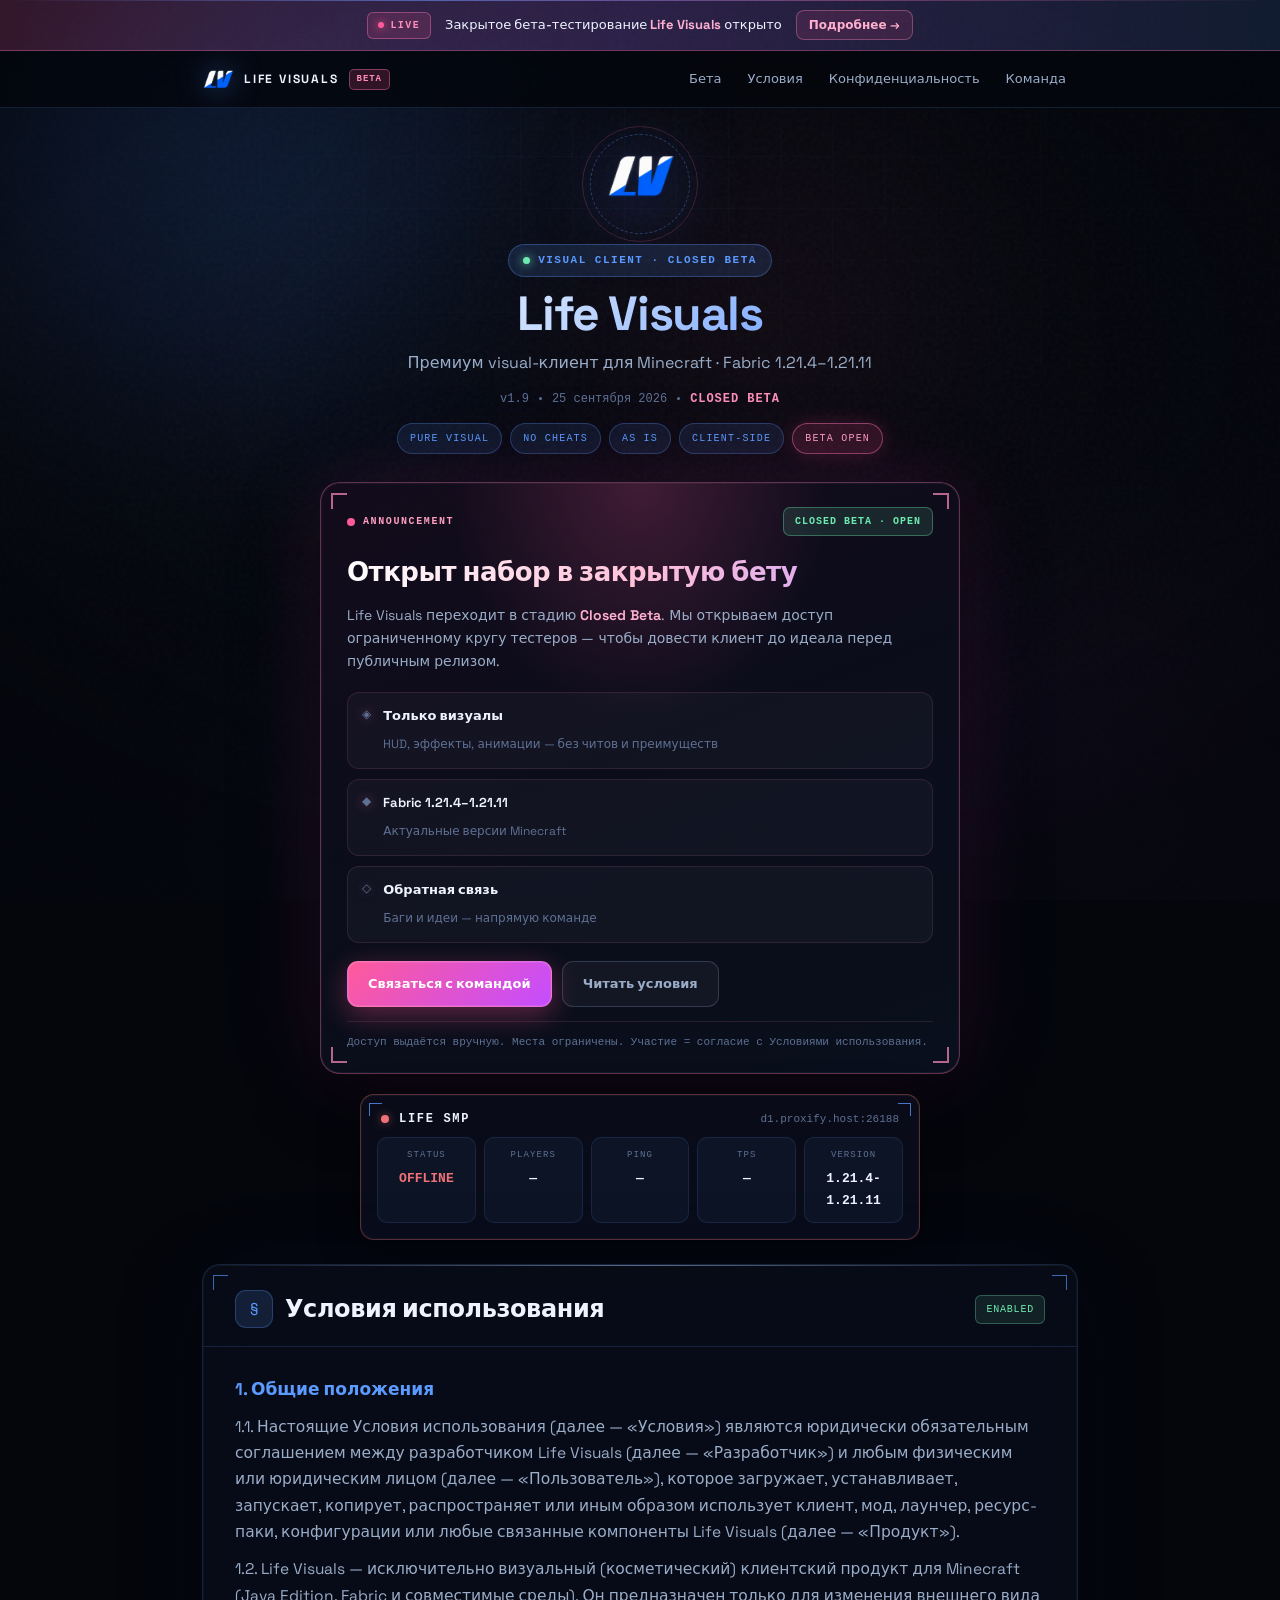
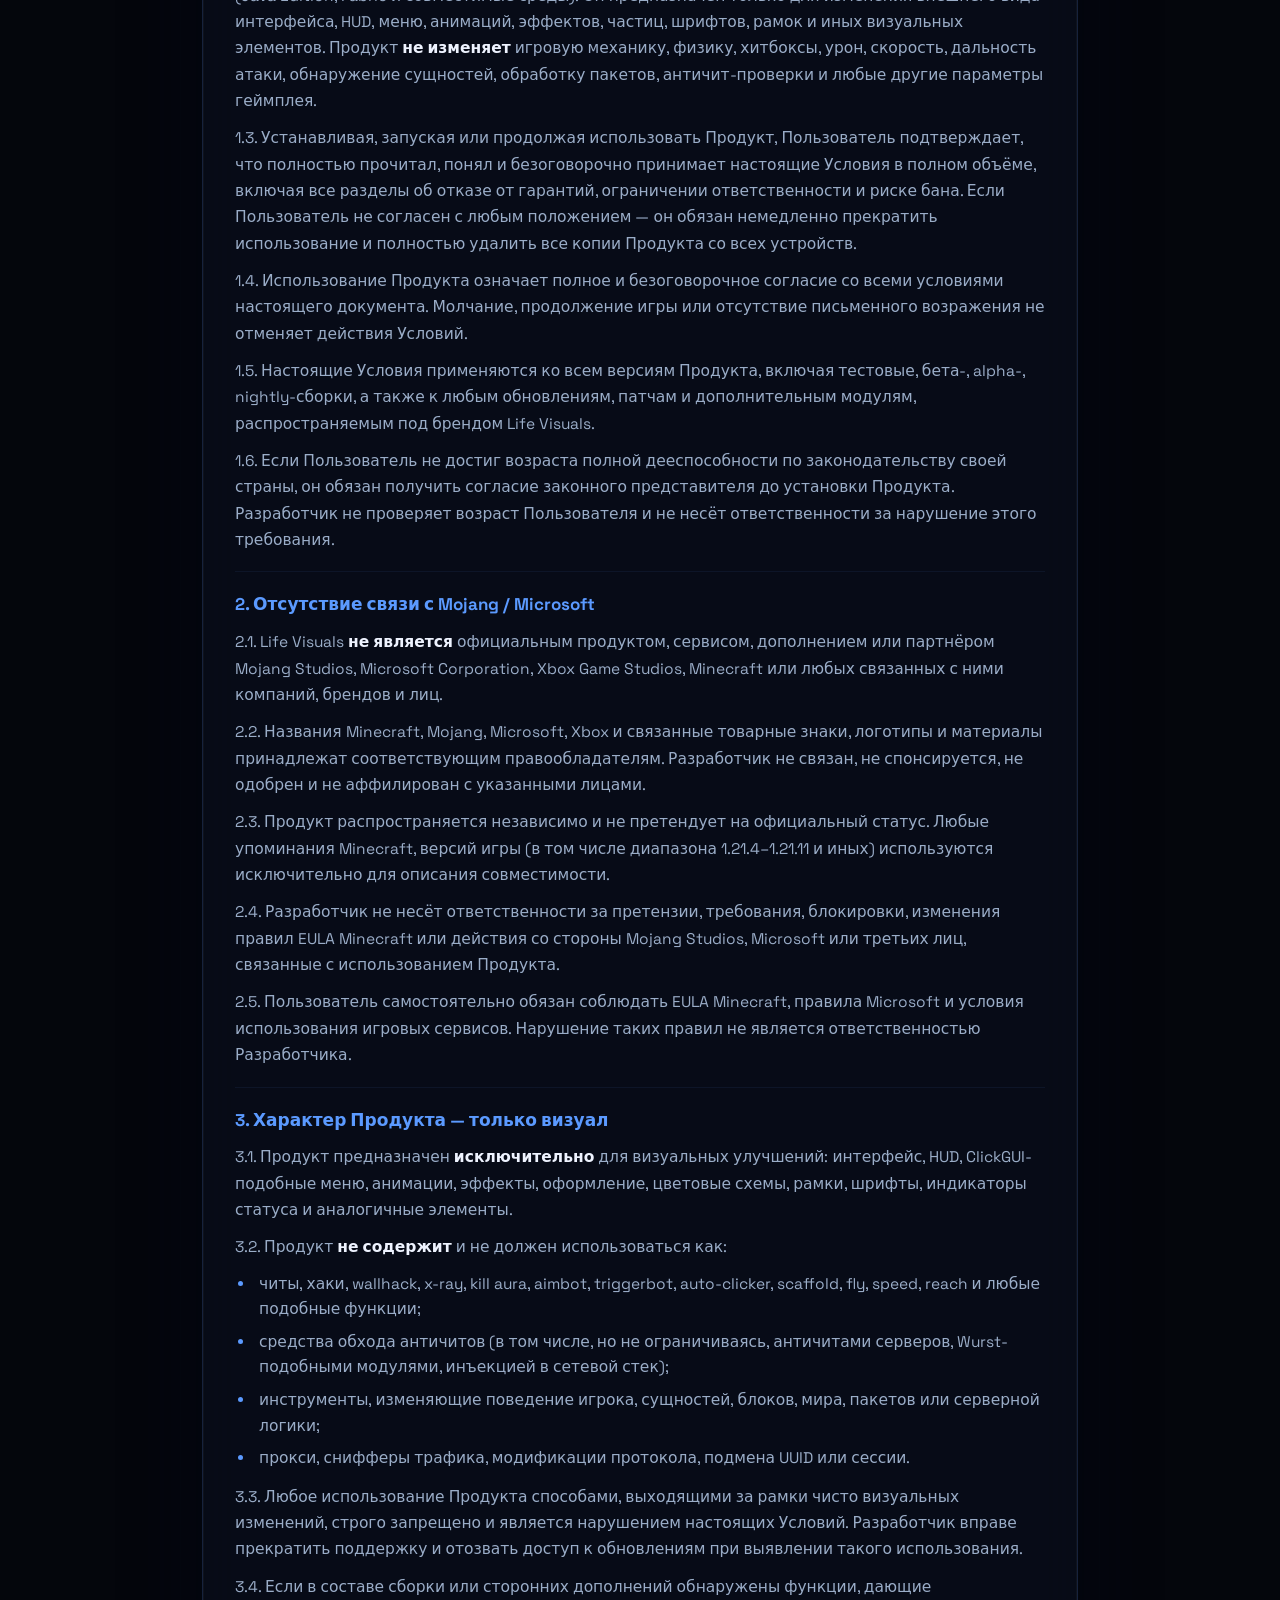
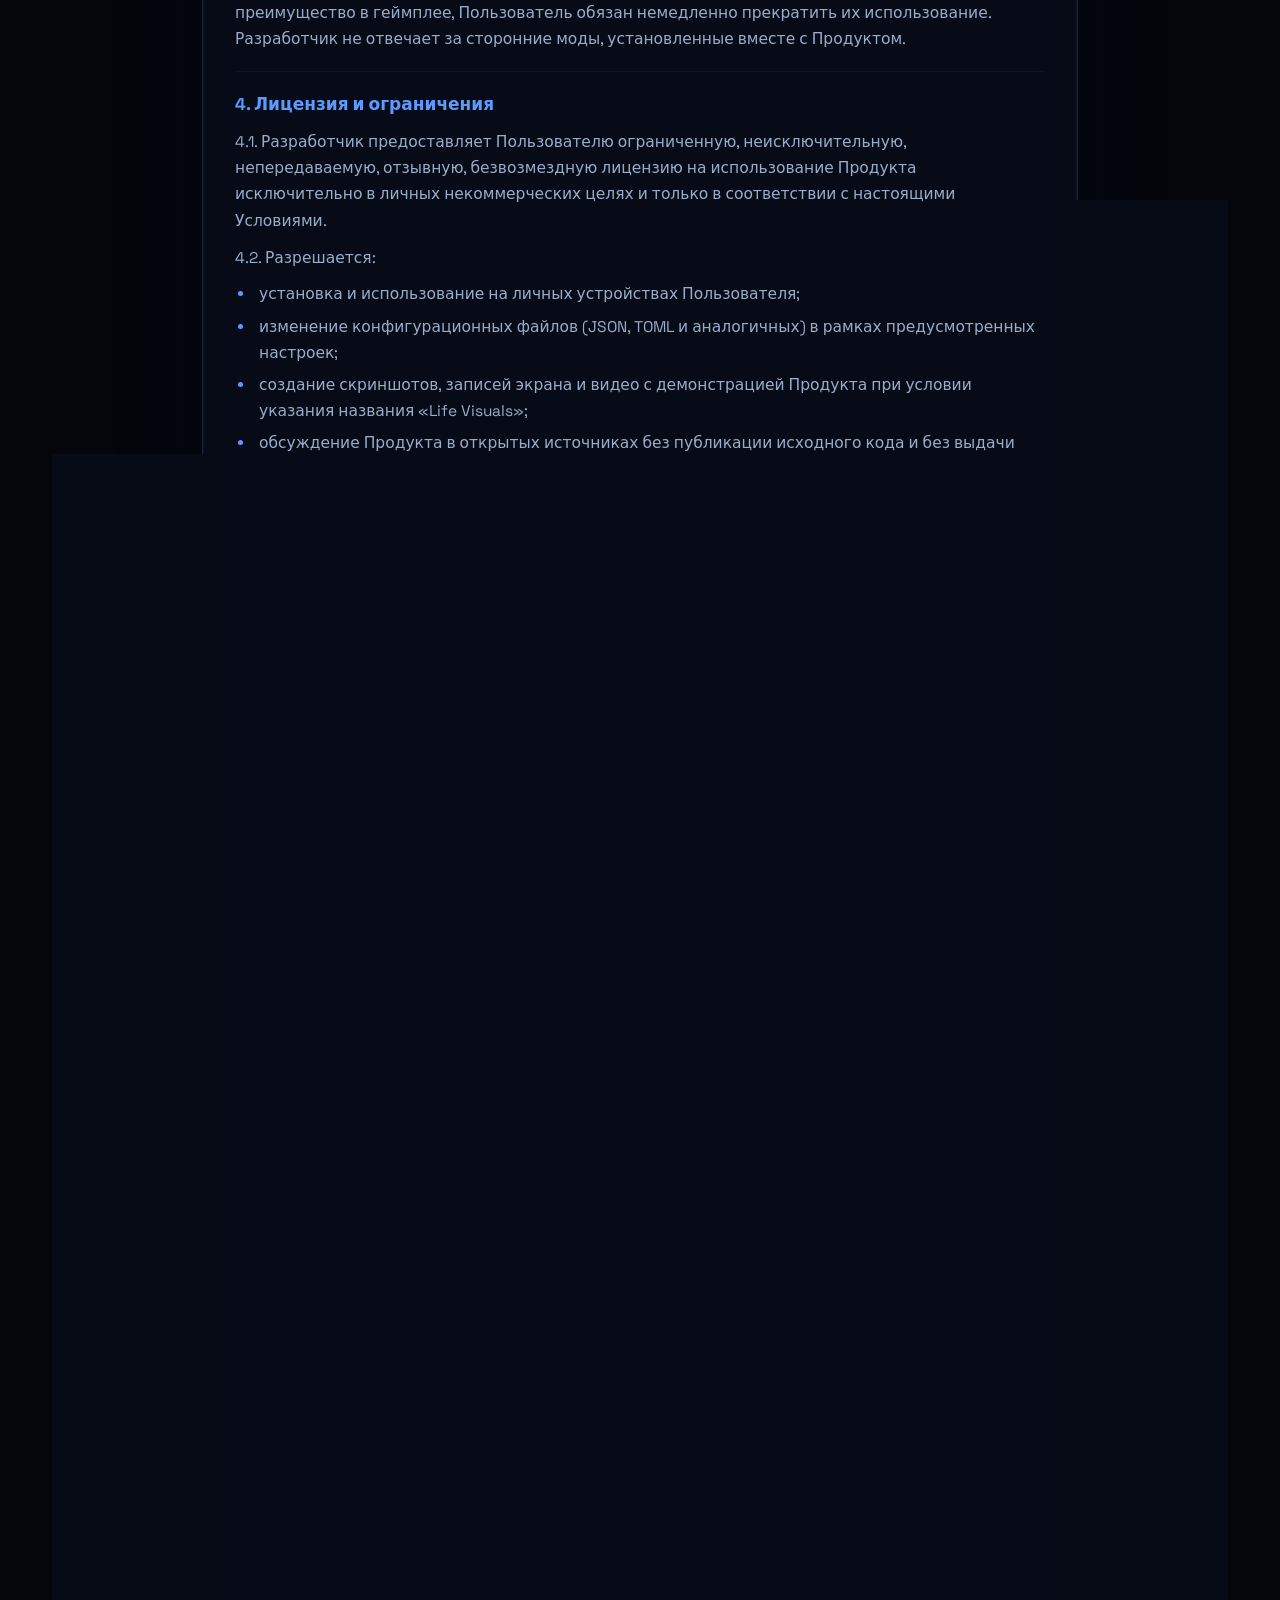
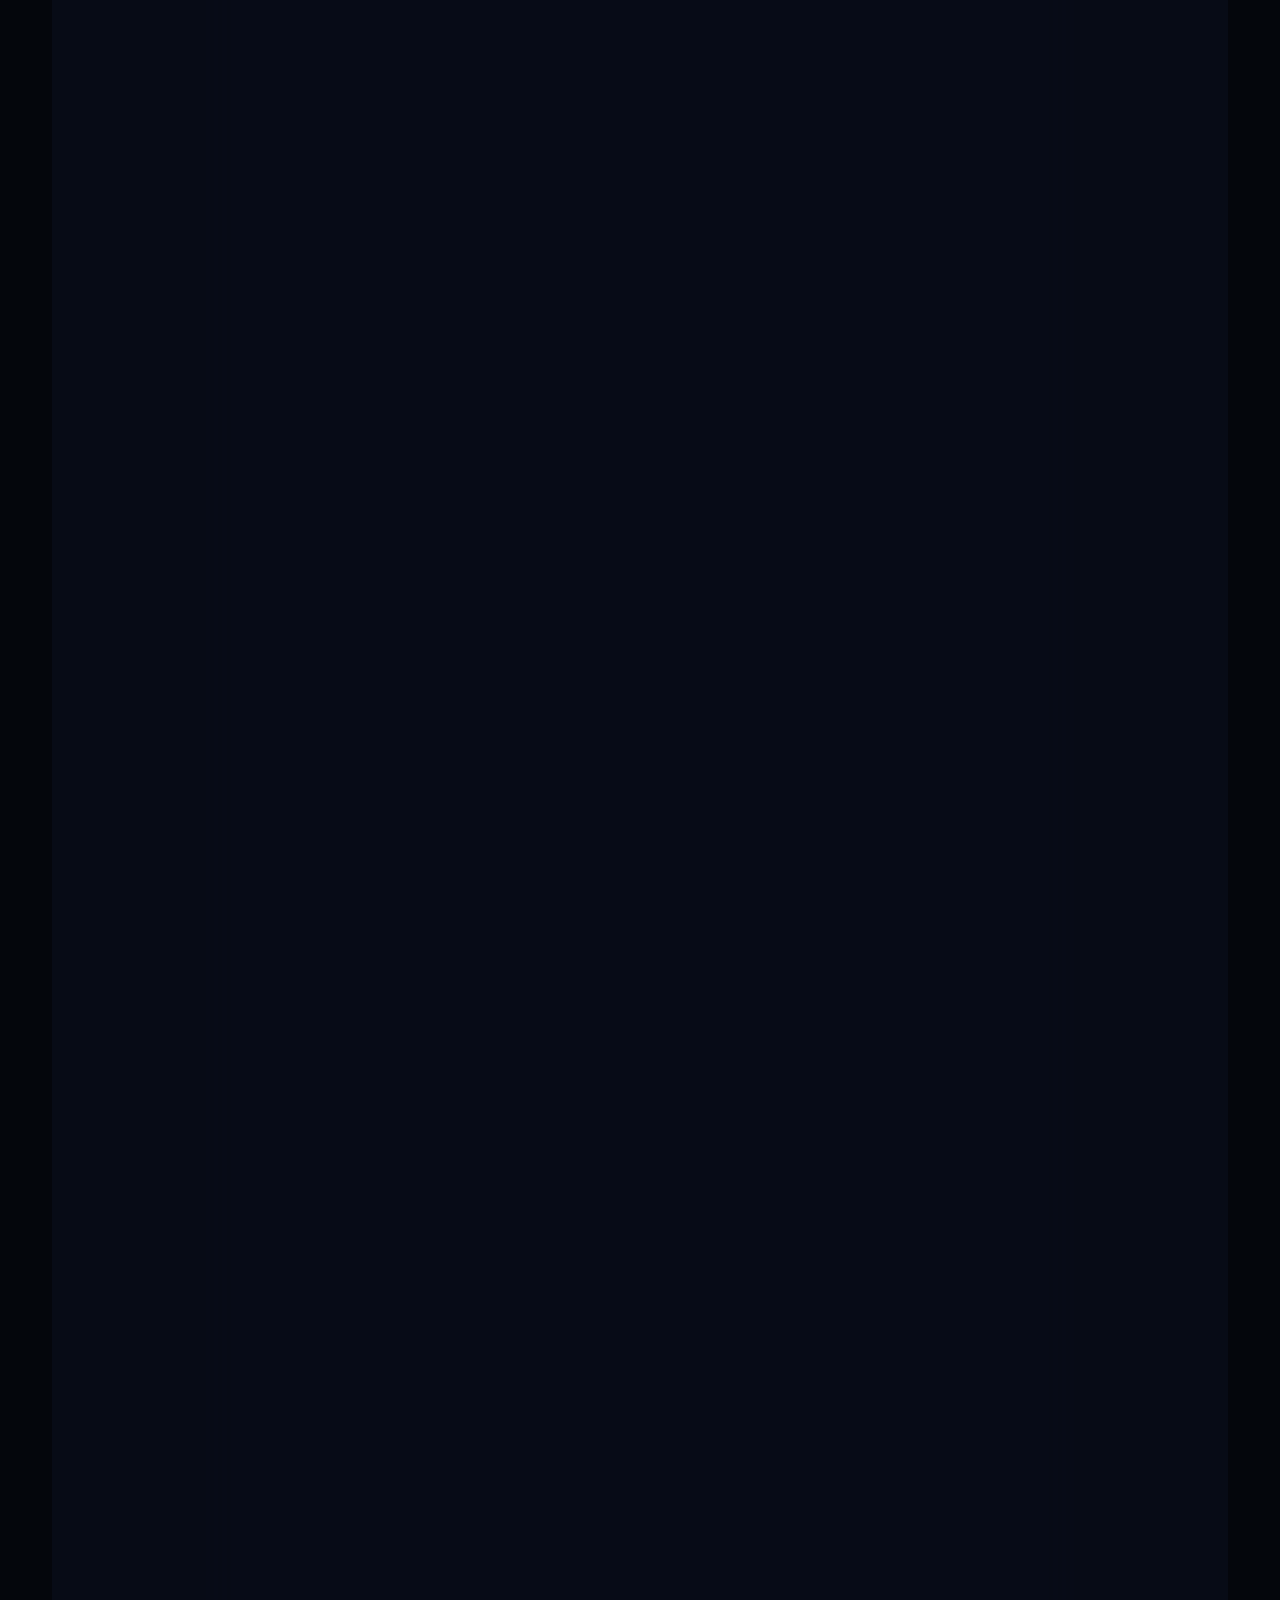
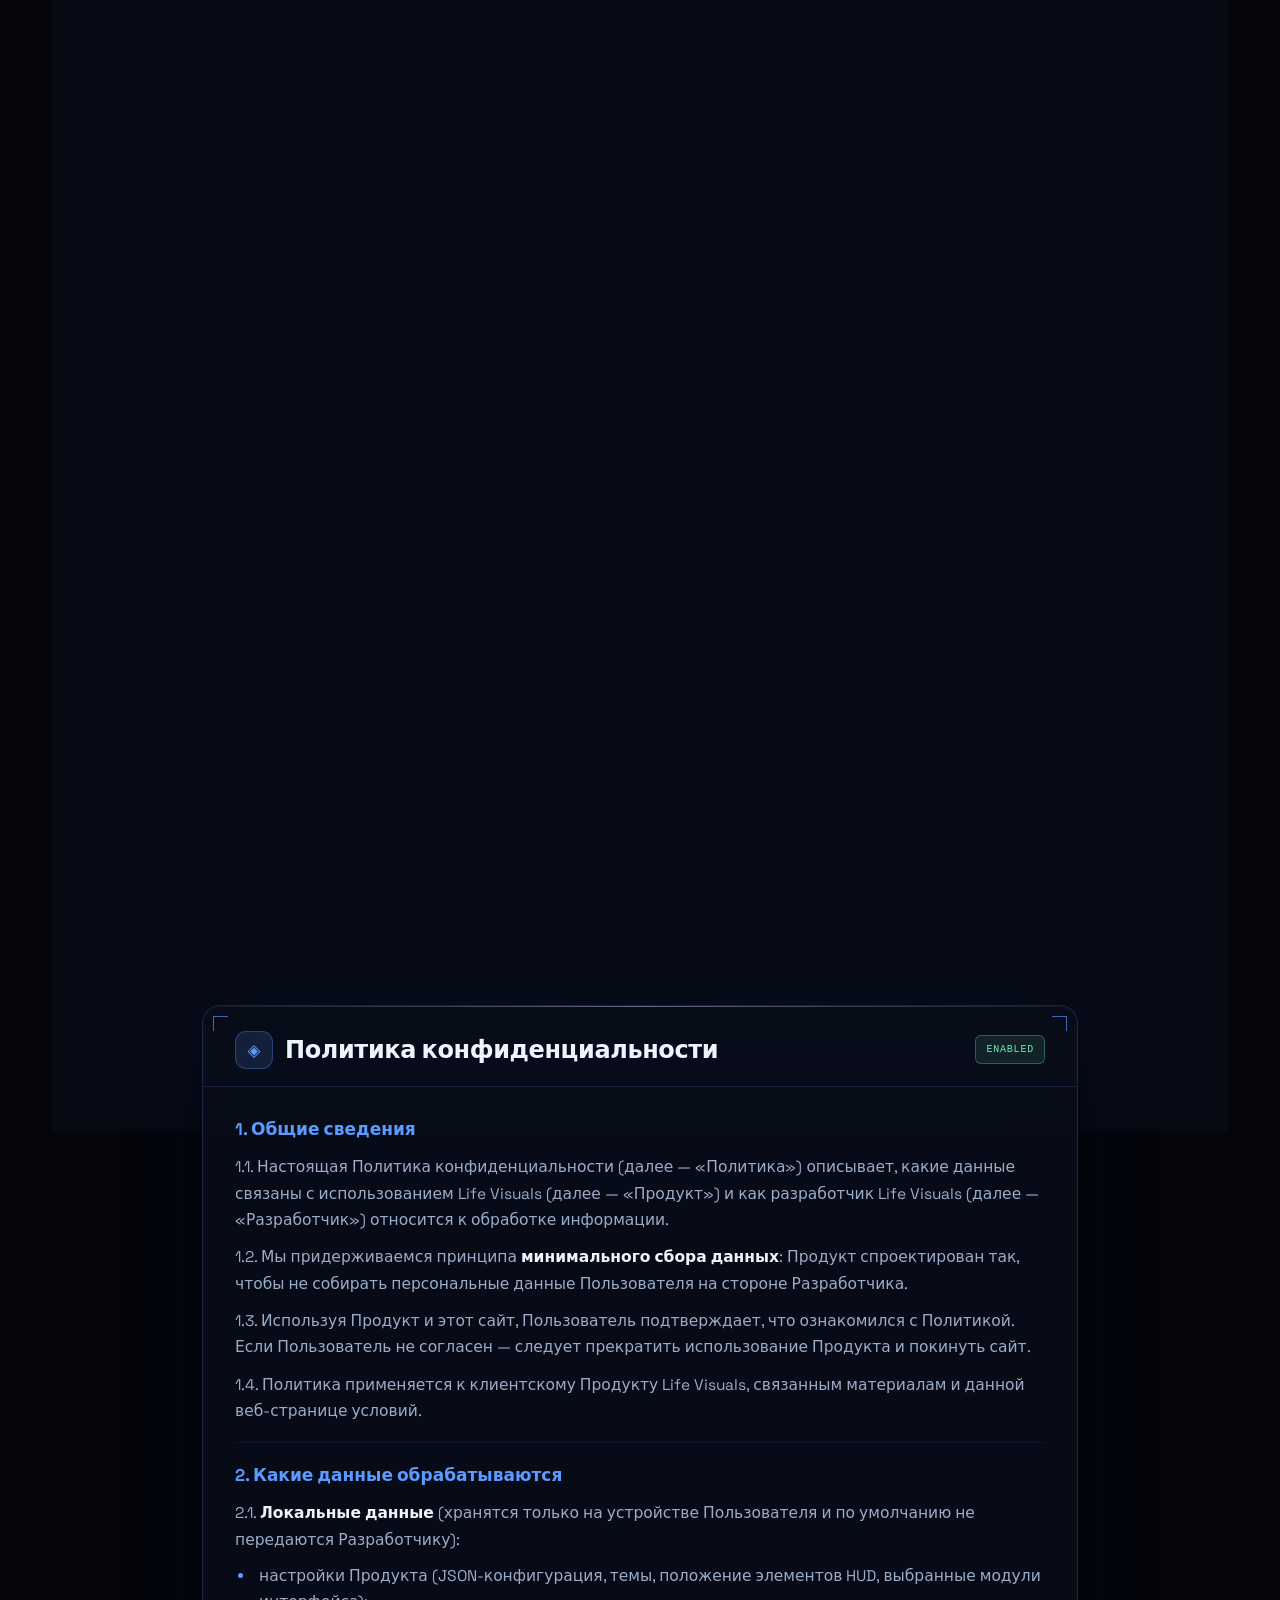
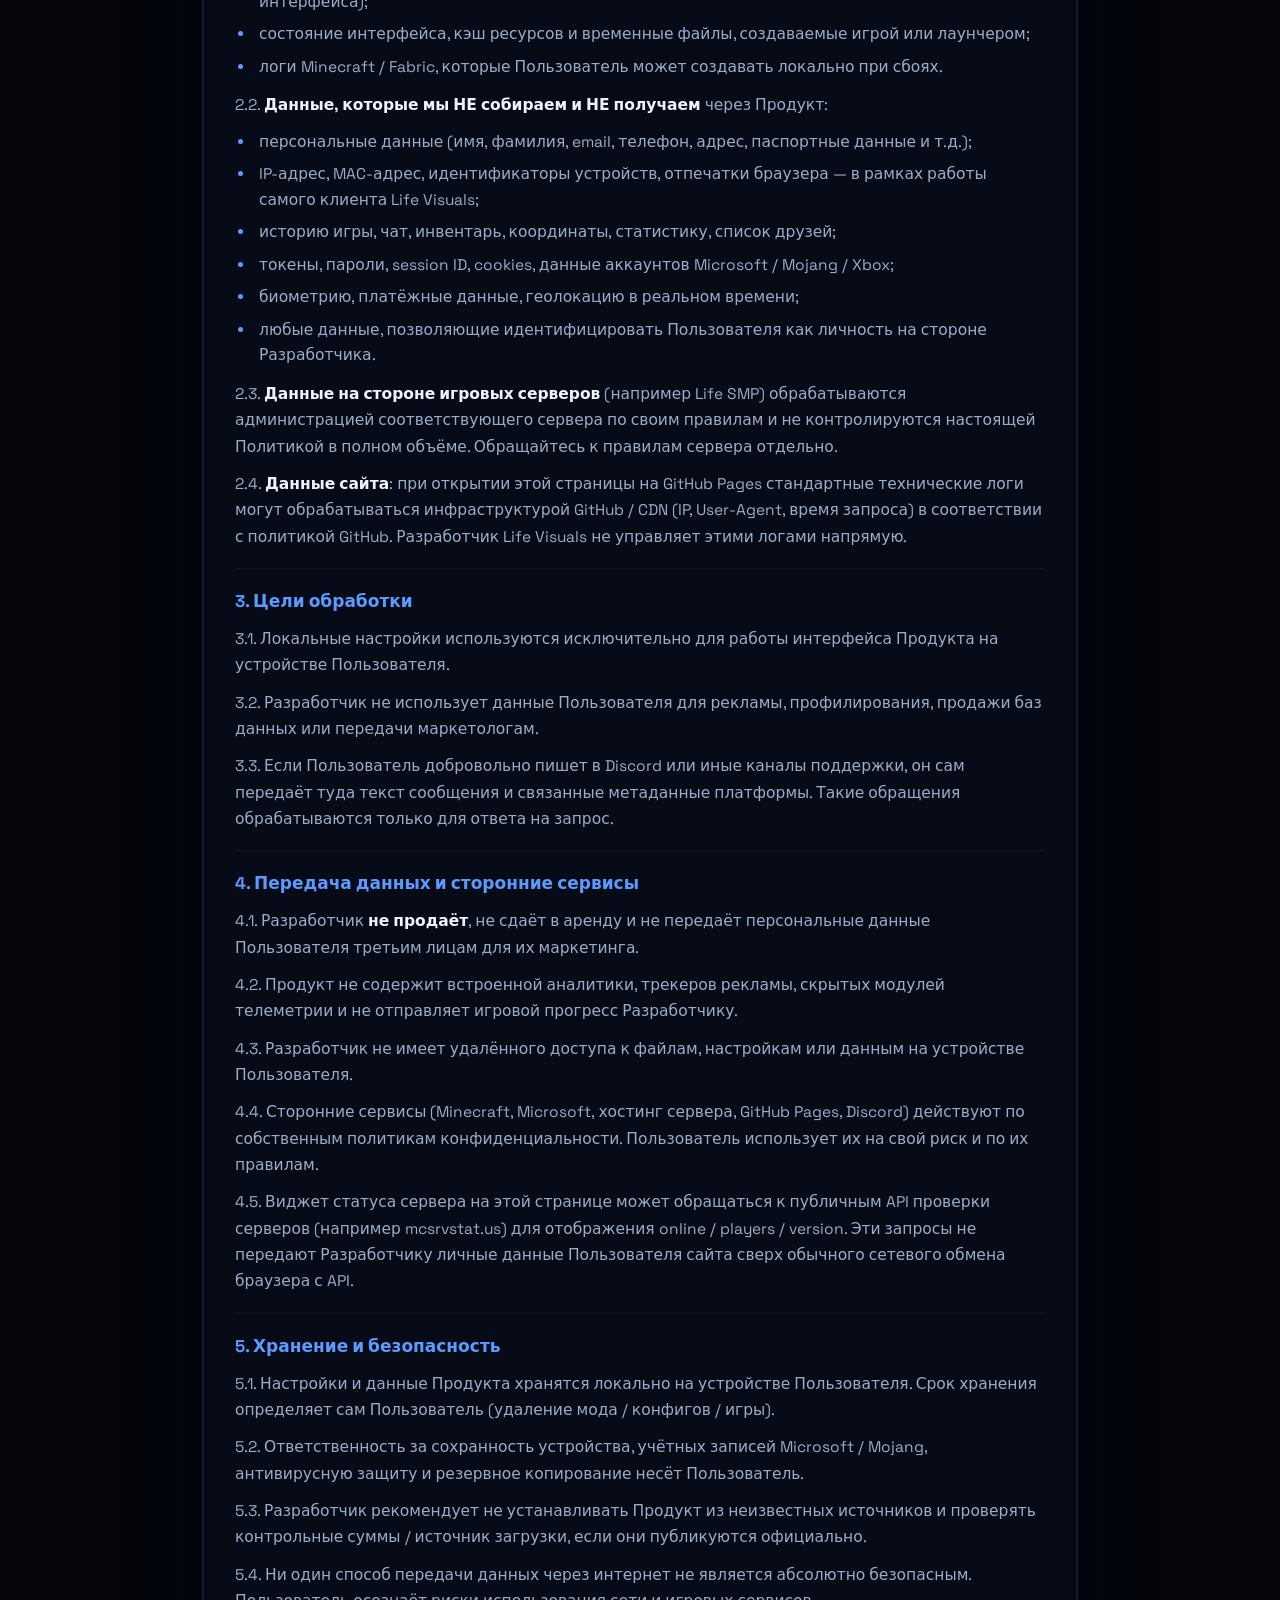
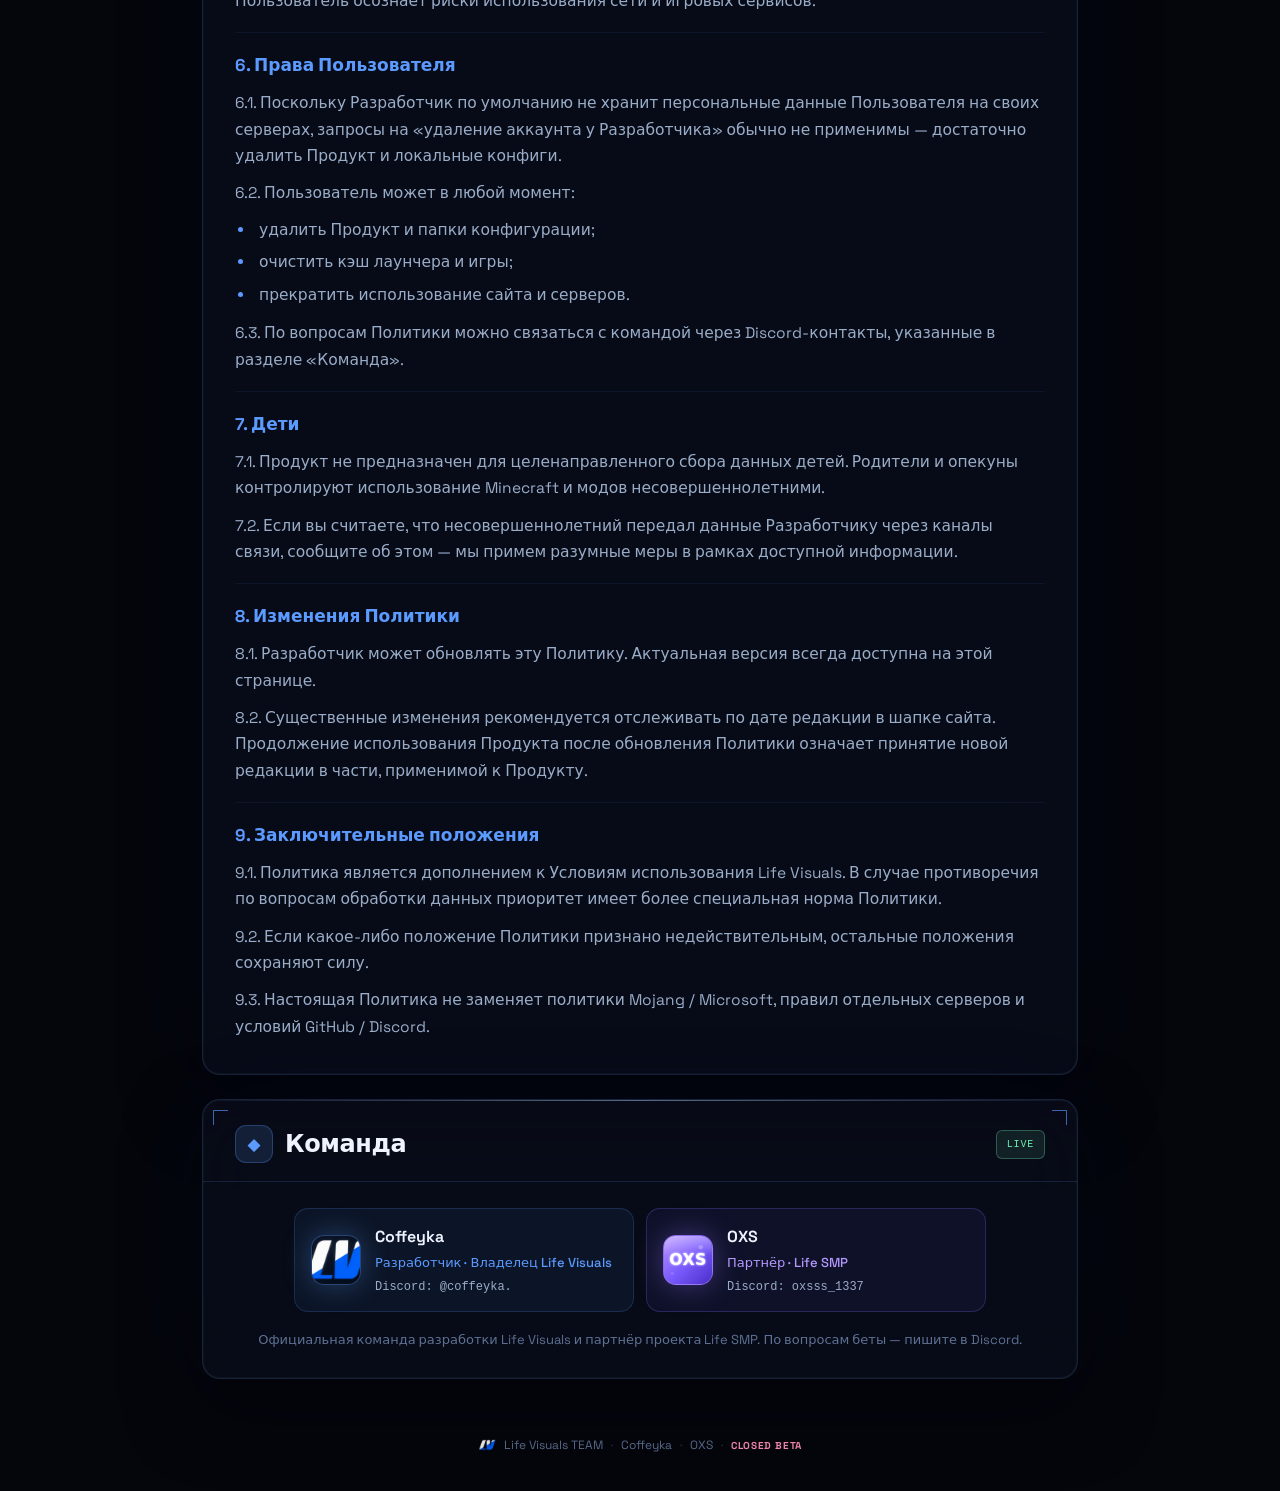
==== commit c1f8817a: "Cache-bust styles.css for premium beta CSS" ====
--- a/index.html
+++ b/index.html
@@ -5,7 +5,7 @@
     <meta name="viewport" content="width=device-width, initial-scale=1.0">
     <title>Life Visuals — Closed Beta · Условия</title>
     <meta name="description" content="Life Visuals — закрытое бета-тестирование открыто. Официальные условия и политика конфиденциальности.">
-    <link rel="stylesheet" href="styles.css">
+    <link rel="stylesheet" href="styles.css?v=3">
     <link rel="icon" href="logo.png" type="image/png">
     <link rel="preconnect" href="https://fonts.googleapis.com">
     <link rel="preconnect" href="https://fonts.gstatic.com" crossorigin>
--- a/styles.css
+++ b/styles.css
@@ -1,16 +1,20 @@
-/* Life Visuals ToS — HUD / visual-client style */
+/* Life Visuals — Premium HUD / Closed Beta */
 :root {
-  --bg: #05070e;
-  --elevated: #0b101c;
-  --panel: #10182a;
-  --fg: #e8eefc;
-  --muted: #a8b8d4;
-  --subtle: #6b7d9c;
+  --bg: #04060c;
+  --elevated: #0a0f1a;
+  --panel: #0e1526;
+  --fg: #eef3ff;
+  --muted: #9aadc8;
+  --subtle: #5e7194;
   --accent: #5b9aff;
+  --accent-2: #7eb6ff;
   --accent-soft: rgba(91, 154, 255, 0.14);
-  --line: rgba(100, 160, 255, 0.14);
-  --line-strong: rgba(120, 175, 255, 0.32);
-  --ok: #7ee0b0;
+  --line: rgba(100, 160, 255, 0.16);
+  --line-strong: rgba(120, 175, 255, 0.38);
+  --ok: #6eebb0;
+  --beta: #ff6b9d;
+  --beta-2: #c44dff;
+  --beta-glow: rgba(255, 107, 157, 0.45);
   --radius: 18px;
 }
 
@@ -20,7 +24,7 @@
   font-family: "Space Grotesk", system-ui, -apple-system, sans-serif;
   background: var(--bg);
   color: var(--fg);
-  line-height: 1.75;
+  line-height: 1.7;
   min-height: 100vh;
   min-height: 100dvh;
   overflow-x: hidden;
@@ -30,154 +34,427 @@
 .bg { position: fixed; inset: 0; z-index: -1; overflow: hidden; pointer-events: none; }
 .orb {
   position: absolute; border-radius: 50%;
-  filter: blur(100px);
-  opacity: 0.55;
-  animation: drift 18s ease-in-out infinite;
+  filter: blur(110px);
+  opacity: 0.5;
+  animation: drift 20s ease-in-out infinite;
 }
 .orb-1 {
-  width: 800px; height: 800px;
-  background: radial-gradient(circle, rgba(55,120,255,0.5) 0%, transparent 68%);
-  top: -320px; left: -220px;
-  animation-duration: 22s;
+  width: 900px; height: 900px;
+  background: radial-gradient(circle, rgba(60,130,255,0.55) 0%, transparent 68%);
+  top: -360px; left: -260px;
+  animation-duration: 24s;
 }
 .orb-2 {
-  width: 640px; height: 640px;
-  background: radial-gradient(circle, rgba(40,80,210,0.35) 0%, transparent 68%);
-  bottom: -240px; right: -160px;
-  animation-duration: 26s; animation-delay: -6s;
+  width: 700px; height: 700px;
+  background: radial-gradient(circle, rgba(180,60,220,0.28) 0%, transparent 68%);
+  bottom: -280px; right: -180px;
+  animation-duration: 28s; animation-delay: -7s;
 }
 .orb-3 {
-  width: 480px; height: 480px;
-  background: radial-gradient(circle, rgba(90,140,255,0.22) 0%, transparent 68%);
-  top: 40%; left: 55%; transform: translate(-50%, -50%);
-  animation-duration: 20s; animation-delay: -3s;
+  width: 520px; height: 520px;
+  background: radial-gradient(circle, rgba(255,90,150,0.18) 0%, transparent 68%);
+  top: 35%; left: 60%; transform: translate(-50%, -50%);
+  animation-duration: 22s; animation-delay: -4s;
+}
+.orb-4 {
+  width: 400px; height: 400px;
+  background: radial-gradient(circle, rgba(91,154,255,0.2) 0%, transparent 70%);
+  top: 70%; left: 15%;
+  animation-duration: 18s; animation-delay: -2s;
 }
 @keyframes drift {
   0%, 100% { transform: translate(0, 0) scale(1); }
-  33% { transform: translate(30px, -24px) scale(1.04); }
-  66% { transform: translate(-20px, 18px) scale(0.97); }
+  33% { transform: translate(36px, -28px) scale(1.05); }
+  66% { transform: translate(-24px, 20px) scale(0.96); }
 }
 .grid {
   position: absolute; inset: 0;
   background-image:
-    linear-gradient(rgba(90,150,255,0.04) 1px, transparent 1px),
-    linear-gradient(90deg, rgba(90,150,255,0.04) 1px, transparent 1px);
-  background-size: 56px 56px;
-  mask-image: radial-gradient(ellipse 75% 55% at 50% 22%, black 12%, transparent 72%);
+    linear-gradient(rgba(90,150,255,0.035) 1px, transparent 1px),
+    linear-gradient(90deg, rgba(90,150,255,0.035) 1px, transparent 1px);
+  background-size: 52px 52px;
+  mask-image: radial-gradient(ellipse 80% 60% at 50% 18%, black 8%, transparent 75%);
+}
+.scanlines {
+  position: absolute; inset: 0;
+  background: repeating-linear-gradient(
+    0deg,
+    transparent,
+    transparent 2px,
+    rgba(0,0,0,0.03) 2px,
+    rgba(0,0,0,0.03) 4px
+  );
+  opacity: 0.4;
+  pointer-events: none;
 }
 .noise {
   position: absolute; inset: 0;
-  opacity: 0.035;
+  opacity: 0.04;
   background-image: url("data:image/svg+xml,%3Csvg viewBox='0 0 256 256' xmlns='http://www.w3.org/2000/svg'%3E%3Cfilter id='n'%3E%3CfeTurbulence type='fractalNoise' baseFrequency='0.85' numOctaves='4' stitchTiles='stitch'/%3E%3C/filter%3E%3Crect width='100%25' height='100%25' filter='url(%23n)'/%3E%3C/svg%3E");
+  pointer-events: none;
+}
+.vignette {
+  position: absolute; inset: 0;
+  background: radial-gradient(ellipse 70% 60% at 50% 40%, transparent 40%, rgba(4,6,12,0.75) 100%);
   pointer-events: none;
 }
 .bg::after {
   content: "";
   position: absolute; left: 0; right: 0; top: 0; height: 1px;
-  background: linear-gradient(90deg, transparent, rgba(91,154,255,0.55), transparent);
-  animation: pulse-line 3.2s ease-in-out infinite;
+  background: linear-gradient(90deg, transparent, rgba(91,154,255,0.6), rgba(255,107,157,0.4), transparent);
+  animation: pulse-line 3s ease-in-out infinite;
 }
 @keyframes pulse-line {
-  0%, 100% { opacity: 0.35; }
-  50% { opacity: 0.95; }
+  0%, 100% { opacity: 0.4; }
+  50% { opacity: 1; }
 }
 
 .container { max-width: 920px; margin: 0 auto; padding: 0 22px; }
+
+.beta-strip {
+  position: relative;
+  z-index: 110;
+  background: linear-gradient(90deg, rgba(255,80,140,0.18), rgba(120,60,220,0.22), rgba(91,154,255,0.15));
+  border-bottom: 1px solid rgba(255,120,180,0.35);
+  overflow: hidden;
+}
+.beta-strip::before {
+  content: "";
+  position: absolute; inset: 0;
+  background: linear-gradient(90deg, transparent, rgba(255,255,255,0.06), transparent);
+  animation: strip-shine 4s ease-in-out infinite;
+}
+@keyframes strip-shine {
+  0%, 100% { transform: translateX(-100%); }
+  50% { transform: translateX(100%); }
+}
+.beta-strip-inner {
+  max-width: 920px; margin: 0 auto;
+  padding: 10px 22px;
+  display: flex; align-items: center; justify-content: center; gap: 14px;
+  flex-wrap: wrap;
+  position: relative;
+}
+.beta-live {
+  display: inline-flex; align-items: center; gap: 6px;
+  font-family: ui-monospace, monospace;
+  font-size: 10px; font-weight: 700; letter-spacing: 0.14em;
+  color: #ff8fb8;
+  background: rgba(255,80,140,0.15);
+  border: 1px solid rgba(255,120,180,0.4);
+  padding: 4px 10px; border-radius: 6px;
+}
+.beta-live i {
+  width: 6px; height: 6px; border-radius: 50%;
+  background: #ff5a9a;
+  box-shadow: 0 0 8px #ff5a9a;
+  animation: pulse-dot 1.4s ease-in-out infinite;
+}
+.beta-strip-text {
+  font-size: 13px; color: var(--fg); font-weight: 500;
+}
+.beta-strip-text strong { color: #ffb0d0; font-weight: 700; }
+.beta-strip-cta {
+  font-size: 12px; font-weight: 600; color: #ffb0d0;
+  text-decoration: none;
+  padding: 4px 12px; border-radius: 8px;
+  border: 1px solid rgba(255,140,190,0.35);
+  background: rgba(255,80,140,0.12);
+  transition: all 0.2s ease;
+  white-space: nowrap;
+}
+.beta-strip-cta:hover {
+  background: rgba(255,80,140,0.25);
+  border-color: rgba(255,160,200,0.55);
+  color: #fff;
+}
 
 .header {
   position: sticky; top: 0; z-index: 100;
-  backdrop-filter: blur(28px) saturate(1.6);
-  -webkit-backdrop-filter: blur(28px) saturate(1.6);
-  background: rgba(5, 7, 14, 0.82);
+  backdrop-filter: blur(28px) saturate(1.7);
+  -webkit-backdrop-filter: blur(28px) saturate(1.7);
+  background: rgba(4, 6, 12, 0.85);
   border-bottom: 1px solid var(--line);
 }
 .header-inner {
   display: flex; align-items: center; justify-content: space-between;
-  height: 58px; gap: 12px;
-}
-.logo { display: flex; align-items: center; gap: 12px; text-decoration: none; color: inherit; flex-shrink: 0; }
+  height: 56px; gap: 12px;
+}
+.logo { display: flex; align-items: center; gap: 10px; text-decoration: none; color: inherit; flex-shrink: 0; }
 .logo-img {
-  width: 34px; height: 34px; object-fit: contain; border-radius: 9px;
-  filter: drop-shadow(0 0 12px rgba(91,154,255,0.4));
-}
-.logo-text { font-size: 13px; font-weight: 700; letter-spacing: 1.9px; color: var(--fg); white-space: nowrap; }
+  width: 32px; height: 32px; object-fit: contain; border-radius: 8px;
+  filter: drop-shadow(0 0 14px rgba(91,154,255,0.5));
+}
+.logo-text { font-size: 12px; font-weight: 700; letter-spacing: 1.8px; color: var(--fg); white-space: nowrap; }
+.logo-beta {
+  font-family: ui-monospace, monospace;
+  font-size: 9px; font-weight: 700; letter-spacing: 0.1em;
+  color: #ff8fb8;
+  background: rgba(255,80,140,0.18);
+  border: 1px solid rgba(255,120,180,0.4);
+  padding: 2px 7px; border-radius: 5px;
+}
 .nav { display: flex; gap: 2px; overflow-x: auto; scrollbar-width: none; }
 .nav::-webkit-scrollbar { display: none; }
 .nav-item {
-  color: var(--muted); text-decoration: none; font-size: 14px; font-weight: 500;
-  padding: 8px 14px; border-radius: 10px; transition: all 0.22s ease;
-  white-space: nowrap; min-height: 36px; display: inline-flex; align-items: center;
+  color: var(--muted); text-decoration: none; font-size: 13px; font-weight: 500;
+  padding: 7px 12px; border-radius: 9px; transition: all 0.22s ease;
+  white-space: nowrap; min-height: 34px; display: inline-flex; align-items: center;
 }
 .nav-item:hover { color: var(--fg); background: rgba(91,154,255,0.1); }
 .nav-item.active {
   color: var(--fg);
   background: var(--accent-soft);
-  box-shadow: 0 0 0 1px rgba(91,154,255,0.22);
-}
-
-/* Compact hero so terms show immediately on load (desktop + phone) */
-.hero { padding: 28px 0 20px; text-align: center; position: relative; }
+  box-shadow: 0 0 0 1px rgba(91,154,255,0.25);
+}
+
+.hero { padding: 32px 0 24px; text-align: center; position: relative; }
 .hero-logo-wrap {
-  display: flex; justify-content: center; margin-bottom: 12px; position: relative;
-}
-.hero-logo-wrap::before {
-  content: "";
-  position: absolute; inset: -8px;
+  display: flex; justify-content: center; margin-bottom: 16px; position: relative;
+  width: 88px; height: 88px; margin-left: auto; margin-right: auto;
+}
+.hero-ring {
+  position: absolute; inset: -6px;
   border-radius: 50%;
-  border: 1px dashed rgba(91,154,255,0.28);
-  animation: spin 10s linear infinite;
+  border: 1px dashed rgba(91,154,255,0.35);
+  animation: spin 12s linear infinite;
+}
+.hero-ring-2 {
+  inset: -14px;
+  border-style: solid;
+  border-color: rgba(255,107,157,0.2);
+  animation-direction: reverse;
+  animation-duration: 18s;
 }
 @keyframes spin { to { transform: rotate(360deg); } }
 .hero-logo {
-  width: 64px; height: 64px; object-fit: contain; border-radius: 16px;
-  filter: drop-shadow(0 8px 28px rgba(60,120,255,0.5));
+  width: 72px; height: 72px; object-fit: contain; border-radius: 18px;
+  filter: drop-shadow(0 10px 36px rgba(60,120,255,0.55));
   animation: float 5.5s ease-in-out infinite;
   position: relative; z-index: 1;
 }
 @keyframes float {
   0%, 100% { transform: translateY(0); }
-  50% { transform: translateY(-6px); }
+  50% { transform: translateY(-7px); }
 }
 .hero-badge {
-  display: inline-block; font-size: 11px; font-weight: 600; letter-spacing: 1.6px;
-  text-transform: uppercase; color: var(--accent); background: var(--accent-soft);
-  border: 1px solid rgba(91,154,255,0.3); padding: 5px 14px; border-radius: 100px; margin-bottom: 10px;
+  display: inline-flex; align-items: center; gap: 8px;
+  font-size: 11px; font-weight: 600; letter-spacing: 1.5px;
+  text-transform: uppercase; color: var(--accent);
+  background: var(--accent-soft);
+  border: 1px solid rgba(91,154,255,0.32);
+  padding: 6px 14px; border-radius: 100px; margin-bottom: 12px;
   font-family: ui-monospace, "SF Mono", Menlo, monospace;
 }
+.badge-dot {
+  width: 7px; height: 7px; border-radius: 50%;
+  background: var(--ok);
+  box-shadow: 0 0 10px var(--ok);
+  animation: pulse-dot 1.6s ease-in-out infinite;
+}
 .hero h1 {
-  font-size: clamp(28px, 7vw, 44px);
-  font-weight: 700; letter-spacing: -1.2px; line-height: 1.08; margin-bottom: 8px;
-  background: linear-gradient(135deg, #fff 0%, #c0d8ff 48%, #6b9fff 100%);
+  font-size: clamp(30px, 7.5vw, 48px);
+  font-weight: 700; letter-spacing: -1.4px; line-height: 1.05; margin-bottom: 10px;
+  background: linear-gradient(135deg, #fff 0%, #c8dcff 40%, #7aa8ff 70%, #ff9ec4 100%);
   -webkit-background-clip: text; -webkit-text-fill-color: transparent; background-clip: text;
 }
-.hero-sub { font-size: 17px; color: var(--muted); margin-bottom: 10px; padding: 0 8px; }
+.hero-sub { font-size: 16px; color: var(--muted); margin-bottom: 12px; padding: 0 8px; }
 .hero-meta {
   display: flex; align-items: center; justify-content: center; gap: 10px;
-  font-size: 13px; color: var(--subtle); flex-wrap: wrap;
+  font-size: 12px; color: var(--subtle); flex-wrap: wrap;
   font-family: ui-monospace, monospace;
 }
 .hero-meta .dot { width: 3px; height: 3px; border-radius: 50%; background: var(--subtle); }
+.meta-beta {
+  color: #ff8fb8 !important;
+  font-weight: 700;
+  letter-spacing: 0.08em;
+}
 .hero-chips {
-  display: flex; flex-wrap: wrap; gap: 8px; justify-content: center; margin-top: 12px;
+  display: flex; flex-wrap: wrap; gap: 8px; justify-content: center; margin-top: 14px;
 }
 .chip {
-  border: 1px solid rgba(91,154,255,0.25); background: rgba(91,154,255,0.1);
-  color: var(--accent); font-family: ui-monospace, monospace; font-size: 11px;
+  border: 1px solid rgba(91,154,255,0.28); background: rgba(91,154,255,0.1);
+  color: var(--accent); font-family: ui-monospace, monospace; font-size: 10px;
   letter-spacing: 0.12em; text-transform: uppercase; padding: 6px 12px; border-radius: 999px;
+}
+.chip-beta {
+  border-color: rgba(255,120,180,0.45);
+  background: rgba(255,80,140,0.15);
+  color: #ff9ec0;
+  box-shadow: 0 0 20px rgba(255,80,140,0.2);
+  animation: chip-glow 2.5s ease-in-out infinite;
+}
+@keyframes chip-glow {
+  0%, 100% { box-shadow: 0 0 12px rgba(255,80,140,0.15); }
+  50% { box-shadow: 0 0 24px rgba(255,80,140,0.35); }
+}
+
+.beta-announce {
+  position: relative;
+  margin: 28px auto 0;
+  max-width: 640px;
+  text-align: left;
+  background: linear-gradient(160deg, rgba(20,12,28,0.95) 0%, rgba(12,14,28,0.92) 50%, rgba(10,16,30,0.95) 100%);
+  border: 1px solid rgba(255,120,180,0.35);
+  border-radius: 20px;
+  padding: 24px 26px 22px;
+  overflow: hidden;
+  box-shadow:
+    0 0 0 1px rgba(255,255,255,0.04) inset,
+    0 24px 64px rgba(0,0,0,0.5),
+    0 0 80px rgba(255,80,140,0.12),
+    0 0 120px rgba(100,80,255,0.08);
+}
+.beta-announce-glow {
+  position: absolute;
+  top: -40%; left: 20%; right: 20%; height: 80%;
+  background: radial-gradient(ellipse, rgba(255,90,160,0.2) 0%, transparent 70%);
+  pointer-events: none;
+  animation: beta-glow 4s ease-in-out infinite;
+}
+@keyframes beta-glow {
+  0%, 100% { opacity: 0.6; transform: scale(1); }
+  50% { opacity: 1; transform: scale(1.08); }
+}
+.beta-announce-corners .c {
+  position: absolute; width: 16px; height: 16px;
+  border-color: rgba(255,140,190,0.7);
+  border-style: solid;
+  pointer-events: none;
+}
+.beta-announce-corners .tl { top: 10px; left: 10px; border-width: 2px 0 0 2px; }
+.beta-announce-corners .tr { top: 10px; right: 10px; border-width: 2px 2px 0 0; }
+.beta-announce-corners .bl { bottom: 10px; left: 10px; border-width: 0 0 2px 2px; }
+.beta-announce-corners .br { bottom: 10px; right: 10px; border-width: 0 2px 2px 0; }
+
+.beta-announce-top {
+  display: flex; align-items: center; justify-content: space-between;
+  gap: 10px; flex-wrap: wrap; margin-bottom: 14px;
+  position: relative; z-index: 1;
+}
+.beta-tag {
+  display: inline-flex; align-items: center; gap: 8px;
+  font-family: ui-monospace, monospace;
+  font-size: 10px; font-weight: 700; letter-spacing: 0.16em;
+  color: #ff9ec0;
+}
+.beta-tag-pulse {
+  width: 8px; height: 8px; border-radius: 50%;
+  background: #ff5a9a;
+  box-shadow: 0 0 0 0 rgba(255,90,154,0.5);
+  animation: tag-pulse 1.8s ease-out infinite;
+}
+@keyframes tag-pulse {
+  0% { box-shadow: 0 0 0 0 rgba(255,90,154,0.5); }
+  70% { box-shadow: 0 0 0 10px rgba(255,90,154,0); }
+  100% { box-shadow: 0 0 0 0 rgba(255,90,154,0); }
+}
+.beta-status-pill {
+  font-family: ui-monospace, monospace;
+  font-size: 10px; font-weight: 700; letter-spacing: 0.1em;
+  color: #6eebb0;
+  background: rgba(110,235,176,0.12);
+  border: 1px solid rgba(110,235,176,0.35);
+  padding: 5px 11px; border-radius: 7px;
+}
+.beta-title {
+  position: relative; z-index: 1;
+  font-size: clamp(20px, 4.5vw, 26px);
+  font-weight: 700; letter-spacing: -0.5px;
+  margin-bottom: 10px;
+  background: linear-gradient(90deg, #fff 0%, #ffc0d8 50%, #c9a0ff 100%);
+  -webkit-background-clip: text; -webkit-text-fill-color: transparent; background-clip: text;
+}
+.beta-lead {
+  position: relative; z-index: 1;
+  font-size: 14px; color: var(--muted); line-height: 1.65;
+  margin-bottom: 18px;
+}
+.beta-lead strong { color: #ffb0d0; font-weight: 650; }
+
+.beta-features {
+  position: relative; z-index: 1;
+  display: grid; gap: 10px;
+  margin-bottom: 18px;
+}
+.beta-feat {
+  display: flex; gap: 12px; align-items: flex-start;
+  background: rgba(255,255,255,0.03);
+  border: 1px solid rgba(255,140,190,0.12);
+  border-radius: 12px;
+  padding: 12px 14px;
+  transition: border-color 0.25s ease, background 0.25s ease;
+}
+.beta-feat:hover {
+  border-color: rgba(255,140,190,0.3);
+  background: rgba(255,80,140,0.06);
+}
+.beta-feat-icon {
+  font-size: 16px; color: #ff9ec0;
+  flex-shrink: 0; margin-top: 1px;
+  text-shadow: 0 0 12px rgba(255,120,180,0.4);
+}
+.beta-feat strong {
+  display: block; font-size: 13px; color: var(--fg); font-weight: 650; margin-bottom: 2px;
+}
+.beta-feat span {
+  font-size: 12px; color: var(--subtle); line-height: 1.4;
+}
+
+.beta-actions {
+  position: relative; z-index: 1;
+  display: flex; flex-wrap: wrap; gap: 10px;
+  margin-bottom: 14px;
+}
+.btn-beta {
+  display: inline-flex; align-items: center; justify-content: center;
+  font-size: 13px; font-weight: 600;
+  padding: 11px 20px; border-radius: 11px;
+  text-decoration: none;
+  transition: all 0.25s ease;
+  font-family: inherit;
+}
+.btn-beta.primary {
+  color: #fff;
+  background: linear-gradient(135deg, #ff5a9a 0%, #c44dff 100%);
+  border: 1px solid rgba(255,160,200,0.4);
+  box-shadow: 0 8px 28px rgba(255,80,140,0.35), 0 0 0 1px rgba(255,255,255,0.08) inset;
+}
+.btn-beta.primary:hover {
+  transform: translateY(-2px);
+  box-shadow: 0 12px 36px rgba(255,80,140,0.45), 0 0 0 1px rgba(255,255,255,0.12) inset;
+}
+.btn-beta.ghost {
+  color: var(--muted);
+  background: rgba(255,255,255,0.04);
+  border: 1px solid rgba(140,160,200,0.25);
+}
+.btn-beta.ghost:hover {
+  color: var(--fg);
+  border-color: rgba(140,160,200,0.45);
+  background: rgba(255,255,255,0.07);
+}
+.beta-note {
+  position: relative; z-index: 1;
+  font-size: 11px; color: var(--subtle); line-height: 1.5;
+  font-family: ui-monospace, monospace;
+  border-top: 1px solid rgba(255,140,190,0.12);
+  padding-top: 12px;
 }
 
 .card {
   position: relative;
-  background: rgba(11, 16, 28, 0.72);
+  background: rgba(10, 14, 26, 0.78);
   border: 1px solid var(--line);
   border-radius: var(--radius);
   backdrop-filter: blur(36px) saturate(1.55);
   -webkit-backdrop-filter: blur(36px) saturate(1.55);
   box-shadow:
     0 0 0 1px rgba(255,255,255,0.03) inset,
-    0 28px 72px rgba(0,0,0,0.52),
+    0 28px 72px rgba(0,0,0,0.55),
     0 0 100px rgba(50,110,255,0.06);
-  margin-bottom: 28px;
+  margin-bottom: 24px;
   overflow: hidden;
   transition: border-color 0.35s ease, box-shadow 0.35s ease;
 }
@@ -185,7 +462,7 @@
   border-color: var(--line-strong);
   box-shadow:
     0 0 0 1px rgba(255,255,255,0.05) inset,
-    0 34px 84px rgba(0,0,0,0.58),
+    0 34px 84px rgba(0,0,0,0.6),
     0 0 120px rgba(50,110,255,0.1);
 }
 .card::before,
@@ -198,129 +475,208 @@
   pointer-events: none;
   z-index: 2;
 }
-.card::before {
-  top: 10px; left: 10px;
-  border-width: 1.5px 0 0 1.5px;
-}
-.card::after {
-  top: 10px; right: 10px;
-  border-width: 1.5px 1.5px 0 0;
-}
+.card::before { top: 10px; left: 10px; border-width: 1.5px 0 0 1.5px; }
+.card::after { top: 10px; right: 10px; border-width: 1.5px 1.5px 0 0; }
 .card-shine {
   position: absolute; top: 0; left: 0; right: 0; height: 1px;
-  background: linear-gradient(90deg, transparent, rgba(180,210,255,0.4), transparent);
+  background: linear-gradient(90deg, transparent, rgba(180,210,255,0.45), transparent);
   pointer-events: none;
 }
 .card-header {
   display: flex; align-items: center; gap: 12px;
-  padding: 22px 28px 16px;
+  padding: 20px 26px 14px;
   border-bottom: 1px solid var(--line);
 }
 .card-icon {
-  width: 40px; height: 40px; display: flex; align-items: center; justify-content: center;
-  font-size: 18px; color: var(--accent); background: var(--accent-soft);
+  width: 38px; height: 38px; display: flex; align-items: center; justify-content: center;
+  font-size: 17px; color: var(--accent); background: var(--accent-soft);
   border: 1px solid rgba(91,154,255,0.28); border-radius: 11px; flex-shrink: 0;
 }
-.card-title { font-size: 24px; font-weight: 700; letter-spacing: -0.4px; color: var(--fg); flex: 1; }
+.card-title { font-size: 22px; font-weight: 700; letter-spacing: -0.4px; color: var(--fg); flex: 1; }
 .card-status {
-  font-family: ui-monospace, monospace; font-size: 11px; color: var(--ok);
-  border: 1px solid rgba(126,224,176,0.3); background: rgba(126,224,176,0.1);
+  font-family: ui-monospace, monospace; font-size: 10px; color: var(--ok);
+  border: 1px solid rgba(110,235,176,0.3); background: rgba(110,235,176,0.1);
   padding: 5px 10px; border-radius: 6px; letter-spacing: 0.08em;
 }
-.card-body { padding: 8px 28px 28px; }
-.block { padding: 22px 0; border-bottom: 1px solid rgba(90,150,255,0.07); }
+.card-body { padding: 8px 26px 26px; }
+.block { padding: 18px 0; border-bottom: 1px solid rgba(90,150,255,0.07); }
 .block:last-child { border-bottom: none; padding-bottom: 6px; }
-.block h3 { font-size: 17px; font-weight: 700; color: var(--accent); margin-bottom: 10px; }
-.block p { color: var(--muted); font-size: 16px; margin-bottom: 12px; line-height: 1.7; }
+.block h3 { font-size: 16px; font-weight: 700; color: var(--accent); margin-bottom: 10px; }
+.block p { color: var(--muted); font-size: 15px; margin-bottom: 11px; line-height: 1.7; }
 .block p:last-child { margin-bottom: 0; }
 .block p strong { color: var(--fg); font-weight: 650; }
-.block ul { margin: 12px 0 14px 22px; color: var(--muted); }
-.block li { margin-bottom: 8px; font-size: 16px; line-height: 1.7; padding-left: 4px; }
+.block ul { margin: 10px 0 12px 20px; color: var(--muted); }
+.block li { margin-bottom: 7px; font-size: 15px; line-height: 1.65; padding-left: 4px; }
 .block li::marker { color: var(--accent); }
 
 .card-footer {
-  padding: 24px 28px 28px;
+  padding: 20px 26px 24px;
   border-top: 1px solid var(--line);
   text-align: center;
-  background: rgba(0,0,0,0.2);
-}
-.accept { font-size: 15px; color: var(--fg); font-weight: 600; margin-bottom: 8px; line-height: 1.5; }
-.copy { font-size: 15px; color: var(--subtle); }
+  background: rgba(0,0,0,0.22);
+}
+.accept { font-size: 14px; color: var(--fg); font-weight: 600; margin-bottom: 8px; line-height: 1.5; }
+.copy { font-size: 13px; color: var(--subtle); }
 
 .team-grid {
-  display: flex; flex-direction: column; align-items: stretch; gap: 14px;
-  padding: 18px 0 8px;
+  display: flex; flex-direction: column; align-items: stretch; gap: 12px;
+  padding: 16px 0 6px;
 }
 .team-member {
-  display: flex; align-items: center; gap: 16px;
+  display: flex; align-items: center; gap: 14px;
   background: rgba(91,154,255,0.07);
   border: 1px solid rgba(91,154,255,0.18);
-  border-radius: 16px;
-  padding: 16px 18px;
+  border-radius: 14px;
+  padding: 14px 16px;
   width: 100%;
   transition: transform 0.28s ease, border-color 0.28s ease, box-shadow 0.28s ease;
 }
 .team-member:hover {
   transform: translateY(-3px);
-  border-color: rgba(91,154,255,0.35);
+  border-color: rgba(91,154,255,0.38);
   box-shadow: 0 14px 36px rgba(40,90,200,0.22);
 }
 .team-member.partner {
   background: rgba(120,90,255,0.08);
-  border-color: rgba(140,110,255,0.22);
+  border-color: rgba(140,110,255,0.24);
 }
 .team-member.partner:hover {
-  border-color: rgba(140,110,255,0.4);
-  box-shadow: 0 14px 36px rgba(90,60,200,0.25);
+  border-color: rgba(140,110,255,0.45);
+  box-shadow: 0 14px 36px rgba(90,60,200,0.28);
 }
 .member-avatar {
-  width: 54px; height: 54px; border-radius: 14px;
+  width: 50px; height: 50px; border-radius: 13px;
   display: flex; align-items: center; justify-content: center;
   flex-shrink: 0; overflow: hidden;
 }
 .member-avatar.lv {
   background: linear-gradient(145deg, #0a1528, #050c18);
-  border: 1px solid rgba(91,154,255,0.35);
-  box-shadow: 0 0 28px rgba(91,154,255,0.3);
+  border: 1px solid rgba(91,154,255,0.38);
+  box-shadow: 0 0 28px rgba(91,154,255,0.32);
 }
 .member-avatar.lv img { width: 100%; height: 100%; object-fit: cover; }
 .member-avatar.ox {
   background: linear-gradient(135deg, #9b7bff, #5a3fc8);
-  font-size: 18px; font-weight: 700; color: #fff;
-  box-shadow: 0 0 28px rgba(140,110,255,0.35);
-  border: 1px solid rgba(180,150,255,0.35);
-}
-.member-avatar.ox img {
-  width: 100%; height: 100%; object-fit: cover;
-  display: block;
-}
+  box-shadow: 0 0 28px rgba(140,110,255,0.38);
+  border: 1px solid rgba(180,150,255,0.38);
+}
+.member-avatar.ox img { width: 100%; height: 100%; object-fit: cover; display: block; }
 .member-info { min-width: 0; }
-.member-name { font-size: 18px; font-weight: 650; color: var(--fg); }
-.member-role { font-size: 15px; color: var(--accent); font-weight: 500; margin-top: 2px; }
+.member-name { font-size: 16px; font-weight: 650; color: var(--fg); }
+.member-role { font-size: 13px; color: var(--accent); font-weight: 500; margin-top: 2px; }
 .partner .member-role { color: #b49aff; }
-.member-discord { font-size: 14px; color: var(--muted); margin-top: 4px; word-break: break-all; font-family: ui-monospace, monospace; }
-.team-note { text-align: center; font-size: 15px; color: var(--subtle); margin-top: 14px; line-height: 1.5; padding: 0 4px; }
+.member-discord { font-size: 12px; color: var(--muted); margin-top: 3px; word-break: break-all; font-family: ui-monospace, monospace; }
+.team-note { text-align: center; font-size: 13px; color: var(--subtle); margin-top: 12px; line-height: 1.5; padding: 0 4px; }
 
 .footer {
-  padding: 36px 0 calc(40px + env(safe-area-inset-bottom, 0px));
+  padding: 32px 0 calc(36px + env(safe-area-inset-bottom, 0px));
   text-align: center;
 }
 .footer .container {
   display: flex; align-items: center; justify-content: center; gap: 8px;
-  font-size: 13px; color: var(--subtle); flex-wrap: wrap;
-}
-.footer-logo-img { width: 20px; height: 20px; object-fit: contain; border-radius: 5px; opacity: 0.9; }
+  font-size: 12px; color: var(--subtle); flex-wrap: wrap;
+}
+.footer-logo-img { width: 18px; height: 18px; object-fit: contain; border-radius: 4px; opacity: 0.9; }
 .footer .sep { opacity: 0.4; }
-
-/* FIX: always visible on load — no opacity:0 (was hiding terms until scroll) */
-.reveal {
-  opacity: 1;
-  transform: none;
-}
-.reveal.visible {
-  opacity: 1;
-  transform: none;
-}
+.footer-beta {
+  color: #ff8fb8;
+  font-weight: 700;
+  letter-spacing: 0.06em;
+  font-size: 10px;
+}
+
+.reveal { opacity: 1; transform: none; }
+.reveal.visible { opacity: 1; transform: none; }
+
+.srv-hud {
+  margin: 20px auto 0;
+  max-width: 560px;
+  text-align: left;
+  background: rgba(10, 14, 26, 0.9);
+  border: 1px solid rgba(91, 154, 255, 0.26);
+  border-radius: 14px;
+  padding: 14px 16px 16px;
+  backdrop-filter: blur(20px);
+  box-shadow: 0 12px 40px rgba(0,0,0,0.45), 0 0 0 1px rgba(255,255,255,0.03) inset;
+  position: relative;
+}
+.srv-hud::before,
+.srv-hud::after {
+  content: "";
+  position: absolute;
+  width: 12px; height: 12px;
+  border-color: rgba(91,154,255,0.75);
+  border-style: solid;
+  pointer-events: none;
+}
+.srv-hud::before { top: 8px; left: 8px; border-width: 1.5px 0 0 1.5px; }
+.srv-hud::after { top: 8px; right: 8px; border-width: 1.5px 1.5px 0 0; }
+.srv-top {
+  display: flex; align-items: center; gap: 10px;
+  margin-bottom: 8px; padding: 0 4px;
+  flex-wrap: wrap;
+}
+.srv-dot {
+  width: 8px; height: 8px; border-radius: 50%;
+  background: var(--subtle);
+}
+.srv-dot.on {
+  background: var(--ok);
+  box-shadow: 0 0 10px rgba(110,235,176,0.7);
+  animation: pulse-dot 1.6s ease-in-out infinite;
+}
+.srv-dot.off { background: #f07178; box-shadow: 0 0 8px rgba(240,113,120,0.5); }
+@keyframes pulse-dot {
+  0%, 100% { box-shadow: 0 0 6px rgba(110,235,176,0.5); }
+  50% { box-shadow: 0 0 14px rgba(110,235,176,0.95); }
+}
+.srv-name {
+  font-family: ui-monospace, monospace;
+  font-size: 12px; font-weight: 600; letter-spacing: 0.14em;
+  color: var(--fg);
+}
+.srv-addr {
+  font-family: ui-monospace, monospace;
+  font-size: 11px; color: var(--subtle);
+  margin-left: auto;
+}
+.srv-motd {
+  font-family: ui-monospace, monospace;
+  font-size: 11px;
+  color: var(--muted);
+  padding: 0 4px 10px;
+  min-height: 0;
+  line-height: 1.4;
+  word-break: break-word;
+}
+.srv-motd:empty { display: none; }
+.srv-grid {
+  display: grid;
+  grid-template-columns: repeat(5, 1fr);
+  gap: 8px;
+}
+.srv-cell {
+  background: rgba(91,154,255,0.06);
+  border: 1px solid rgba(91,154,255,0.14);
+  border-radius: 10px;
+  padding: 10px 6px;
+  text-align: center;
+}
+.srv-label {
+  display: block;
+  font-family: ui-monospace, monospace;
+  font-size: 9px; letter-spacing: 0.12em;
+  color: var(--subtle); margin-bottom: 4px;
+}
+.srv-val {
+  display: block;
+  font-family: ui-monospace, monospace;
+  font-size: 13px; font-weight: 600; color: var(--fg);
+  font-variant-numeric: tabular-nums;
+}
+.srv-val.on { color: var(--ok); }
+.srv-val.off { color: #f07178; }
+.srv-hud.offline { border-color: rgba(240,113,120,0.35); }
 
 @media (min-width: 641px) {
   .team-grid {
@@ -333,169 +689,77 @@
     max-width: 340px;
     width: auto;
   }
-  .card-header { padding: 26px 36px 18px; }
-  .card-body { padding: 10px 36px 32px; }
-  .card-footer { padding: 26px 36px 32px; }
-  .card-title { font-size: 26px; }
-  .block h3 { font-size: 18px; }
-  .block p, .block li { font-size: 16.5px; }
+  .card-header { padding: 24px 32px 16px; }
+  .card-body { padding: 10px 32px 28px; }
+  .card-footer { padding: 22px 32px 28px; }
+  .card-title { font-size: 24px; }
+  .block h3 { font-size: 17px; }
+  .block p, .block li { font-size: 15.5px; }
 }
 
 @media (max-width: 640px) {
-  body { line-height: 1.6; }
+  body { line-height: 1.55; }
   .container { padding: 0 12px; }
+  .beta-strip-inner { padding: 8px 12px; gap: 8px; }
+  .beta-strip-text { font-size: 11px; text-align: center; }
+  .beta-live { font-size: 9px; padding: 3px 8px; }
+  .beta-strip-cta { font-size: 11px; padding: 3px 10px; }
   .header-inner { height: 48px; }
-  .logo-img { width: 28px; height: 28px; border-radius: 7px; }
-  .logo-text { font-size: 11px; letter-spacing: 1.2px; }
-  .nav-item { font-size: 12px; padding: 6px 9px; min-height: 32px; border-radius: 8px; }
-  .hero { padding: 14px 0 10px; }
-  .hero-logo { width: 44px; height: 44px; border-radius: 12px; }
-  .hero-logo-wrap { margin-bottom: 8px; }
-  .hero-badge { margin-bottom: 6px; font-size: 9px; padding: 3px 10px; letter-spacing: 1.2px; }
-  .hero h1 { font-size: clamp(22px, 6.5vw, 32px); margin-bottom: 6px; letter-spacing: -0.8px; }
-  .hero-sub { font-size: 13px; margin-bottom: 6px; line-height: 1.4; }
+  .logo-img { width: 28px; height: 28px; }
+  .logo-text { font-size: 10px; letter-spacing: 1.2px; }
+  .logo-beta { font-size: 8px; padding: 2px 5px; }
+  .nav-item { font-size: 11px; padding: 6px 8px; min-height: 30px; }
+  .hero { padding: 18px 0 12px; }
+  .hero-logo-wrap { width: 64px; height: 64px; margin-bottom: 10px; }
+  .hero-logo { width: 52px; height: 52px; border-radius: 14px; }
+  .hero-ring { inset: -4px; }
+  .hero-ring-2 { inset: -10px; }
+  .hero-badge { margin-bottom: 8px; font-size: 9px; padding: 4px 10px; }
+  .hero h1 { font-size: clamp(24px, 7vw, 34px); margin-bottom: 6px; }
+  .hero-sub { font-size: 13px; margin-bottom: 8px; }
   .hero-meta { font-size: 11px; gap: 6px; }
-  .hero-chips { margin-top: 8px; gap: 5px; }
-  .chip { font-size: 9px; padding: 4px 9px; letter-spacing: 0.1em; }
+  .hero-chips { margin-top: 10px; gap: 5px; }
+  .chip { font-size: 9px; padding: 4px 9px; }
+  .beta-announce {
+    margin-top: 16px; padding: 16px 14px 14px; border-radius: 16px;
+  }
+  .beta-title { font-size: 18px; margin-bottom: 8px; }
+  .beta-lead { font-size: 12.5px; margin-bottom: 12px; }
+  .beta-feat { padding: 10px 11px; gap: 10px; }
+  .beta-feat strong { font-size: 12px; }
+  .beta-feat span { font-size: 11px; }
+  .btn-beta { font-size: 12px; padding: 10px 16px; }
+  .beta-note { font-size: 10px; }
   .card { border-radius: 14px; margin-bottom: 14px; }
   .card-header { padding: 12px 12px 10px; gap: 8px; }
   .card-icon { width: 30px; height: 30px; font-size: 13px; border-radius: 8px; }
-  .card-title { font-size: 16px; letter-spacing: -0.2px; }
+  .card-title { font-size: 16px; }
   .card-status { display: none; }
   .card-body { padding: 2px 12px 14px; }
   .card-footer { padding: 12px 12px 14px; }
   .block { padding: 12px 0; }
-  .block h3 { font-size: 14px; margin-bottom: 8px; font-weight: 650; }
-  .block p, .block li { font-size: 13px; line-height: 1.65; margin-bottom: 10px; }
+  .block h3 { font-size: 13.5px; margin-bottom: 7px; }
+  .block p, .block li { font-size: 13px; line-height: 1.6; margin-bottom: 9px; }
   .block ul { margin: 8px 0 10px 16px; }
-  .block li { margin-bottom: 6px; padding-left: 2px; }
-  .accept { font-size: 13px; margin-bottom: 6px; }
-  .copy { font-size: 12px; }
-  .team-grid { gap: 10px; padding: 12px 0 4px; }
-  .team-member { padding: 12px; gap: 12px; border-radius: 12px; }
-  .member-avatar { width: 44px; height: 44px; border-radius: 11px; }
-  .member-avatar.ox { font-size: 0; }
+  .block li { margin-bottom: 5px; }
+  .accept { font-size: 12.5px; }
+  .copy { font-size: 11px; }
+  .team-grid { gap: 10px; padding: 10px 0 4px; }
+  .team-member { padding: 11px; gap: 11px; border-radius: 12px; }
+  .member-avatar { width: 42px; height: 42px; border-radius: 11px; }
   .member-name { font-size: 14px; }
   .member-role { font-size: 12px; }
-  .member-discord { font-size: 11px; margin-top: 3px; }
-  .team-note { font-size: 12px; margin-top: 10px; }
+  .member-discord { font-size: 11px; }
+  .team-note { font-size: 11px; }
   .footer { padding: 22px 0 calc(26px + env(safe-area-inset-bottom, 0px)); }
-  .footer .container { font-size: 11px; gap: 6px; }
-  .footer-logo-img { width: 16px; height: 16px; }
-  .srv-hud { margin-top: 12px; padding: 12px 12px 14px; border-radius: 12px; }
+  .footer .container { font-size: 11px; }
+  .srv-hud { margin-top: 14px; padding: 12px; border-radius: 12px; }
   .srv-name { font-size: 11px; }
   .srv-addr { font-size: 10px; }
-  .srv-motd { font-size: 10px; padding-bottom: 8px; }
-  .srv-cell { padding: 8px 4px; border-radius: 8px; }
-  .srv-label { font-size: 8px; margin-bottom: 3px; }
+  .srv-cell { padding: 8px 4px; }
+  .srv-label { font-size: 8px; }
   .srv-val { font-size: 12px; }
 }
-
-@media (max-width: 380px) {
-  .logo-text { display: none; }
-  .nav-item { font-size: 11px; padding: 5px 7px; }
-  .container { padding: 0 10px; }
-  .block p, .block li { font-size: 12.5px; }
-  .block h3 { font-size: 13.5px; }
-  .card-title { font-size: 15px; }
-  .hero-sub { font-size: 12px; }
-}
-
-@media (prefers-reduced-motion: reduce) {
-  .orb, .hero-logo, .hero-logo-wrap::before, .bg::after { animation: none; }
-  .reveal { opacity: 1; transform: none; transition: none; }
-}
-
-/* ===== Server status HUD ===== */
-.srv-hud {
-  margin: 18px auto 0;
-  max-width: 560px;
-  text-align: left;
-  background: rgba(11, 16, 28, 0.88);
-  border: 1px solid rgba(91, 154, 255, 0.24);
-  border-radius: 14px;
-  padding: 14px 16px 16px;
-  backdrop-filter: blur(20px);
-  box-shadow: 0 12px 40px rgba(0,0,0,0.45), 0 0 0 1px rgba(255,255,255,0.03) inset;
-  position: relative;
-}
-.srv-hud::before,
-.srv-hud::after {
-  content: "";
-  position: absolute;
-  width: 12px; height: 12px;
-  border-color: rgba(91,154,255,0.75);
-  border-style: solid;
-  pointer-events: none;
-}
-.srv-hud::before { top: 8px; left: 8px; border-width: 1.5px 0 0 1.5px; }
-.srv-hud::after { top: 8px; right: 8px; border-width: 1.5px 1.5px 0 0; }
-.srv-top {
-  display: flex; align-items: center; gap: 10px;
-  margin-bottom: 8px; padding: 0 4px;
-  flex-wrap: wrap;
-}
-.srv-dot {
-  width: 8px; height: 8px; border-radius: 50%;
-  background: var(--subtle);
-}
-.srv-dot.on {
-  background: var(--ok);
-  box-shadow: 0 0 10px rgba(126,224,176,0.7);
-  animation: pulse-dot 1.6s ease-in-out infinite;
-}
-.srv-dot.off { background: #f07178; box-shadow: 0 0 8px rgba(240,113,120,0.5); }
-@keyframes pulse-dot {
-  0%, 100% { box-shadow: 0 0 6px rgba(126,224,176,0.5); }
-  50% { box-shadow: 0 0 14px rgba(126,224,176,0.9); }
-}
-.srv-name {
-  font-family: ui-monospace, monospace;
-  font-size: 12px; font-weight: 600; letter-spacing: 0.14em;
-  color: var(--fg);
-}
-.srv-addr {
-  font-family: ui-monospace, monospace;
-  font-size: 11px; color: var(--subtle);
-  margin-left: auto;
-}
-.srv-motd {
-  font-family: ui-monospace, monospace;
-  font-size: 11px;
-  color: var(--muted);
-  padding: 0 4px 10px;
-  min-height: 0;
-  line-height: 1.4;
-  word-break: break-word;
-}
-.srv-motd:empty { display: none; }
-.srv-grid {
-  display: grid;
-  grid-template-columns: repeat(5, 1fr);
-  gap: 8px;
-}
-.srv-cell {
-  background: rgba(91,154,255,0.06);
-  border: 1px solid rgba(91,154,255,0.14);
-  border-radius: 10px;
-  padding: 10px 6px;
-  text-align: center;
-}
-.srv-label {
-  display: block;
-  font-family: ui-monospace, monospace;
-  font-size: 9px; letter-spacing: 0.12em;
-  color: var(--subtle); margin-bottom: 4px;
-}
-.srv-val {
-  display: block;
-  font-family: ui-monospace, monospace;
-  font-size: 13px; font-weight: 600; color: var(--fg);
-  font-variant-numeric: tabular-nums;
-}
-.srv-val.on { color: var(--ok); }
-.srv-val.off { color: #f07178; }
-.srv-hud.offline { border-color: rgba(240,113,120,0.35); }
 
 @media (max-width: 620px) {
   .srv-grid { grid-template-columns: repeat(3, 1fr); }
@@ -503,4 +767,14 @@
 }
 @media (max-width: 400px) {
   .srv-grid { grid-template-columns: repeat(2, 1fr); }
-}
+  .logo-text { display: none; }
+  .nav-item { font-size: 10px; padding: 5px 6px; }
+}
+
+@media (prefers-reduced-motion: reduce) {
+  .orb, .hero-logo, .hero-ring, .hero-ring-2, .bg::after,
+  .beta-strip::before, .chip-beta, .beta-announce-glow, .beta-tag-pulse,
+  .badge-dot, .beta-live i, .srv-dot.on {
+    animation: none !important;
+  }
+}
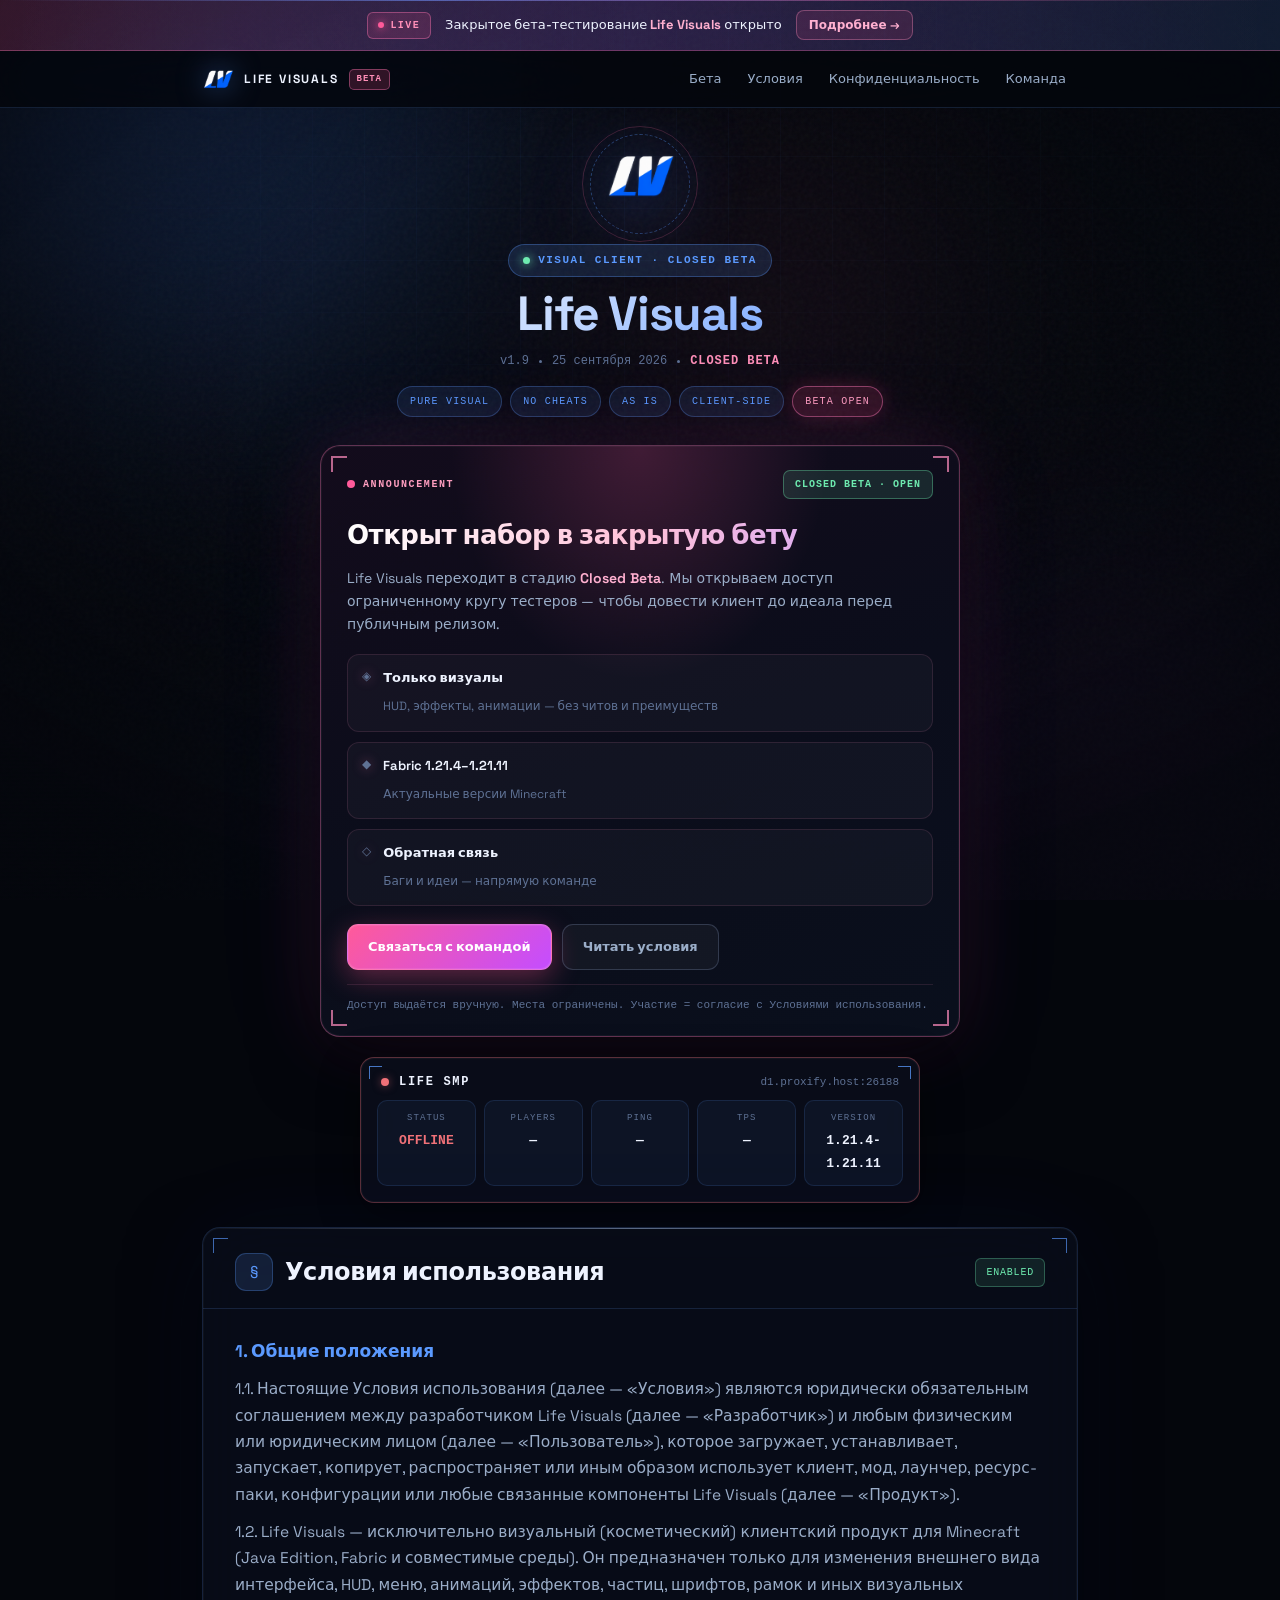
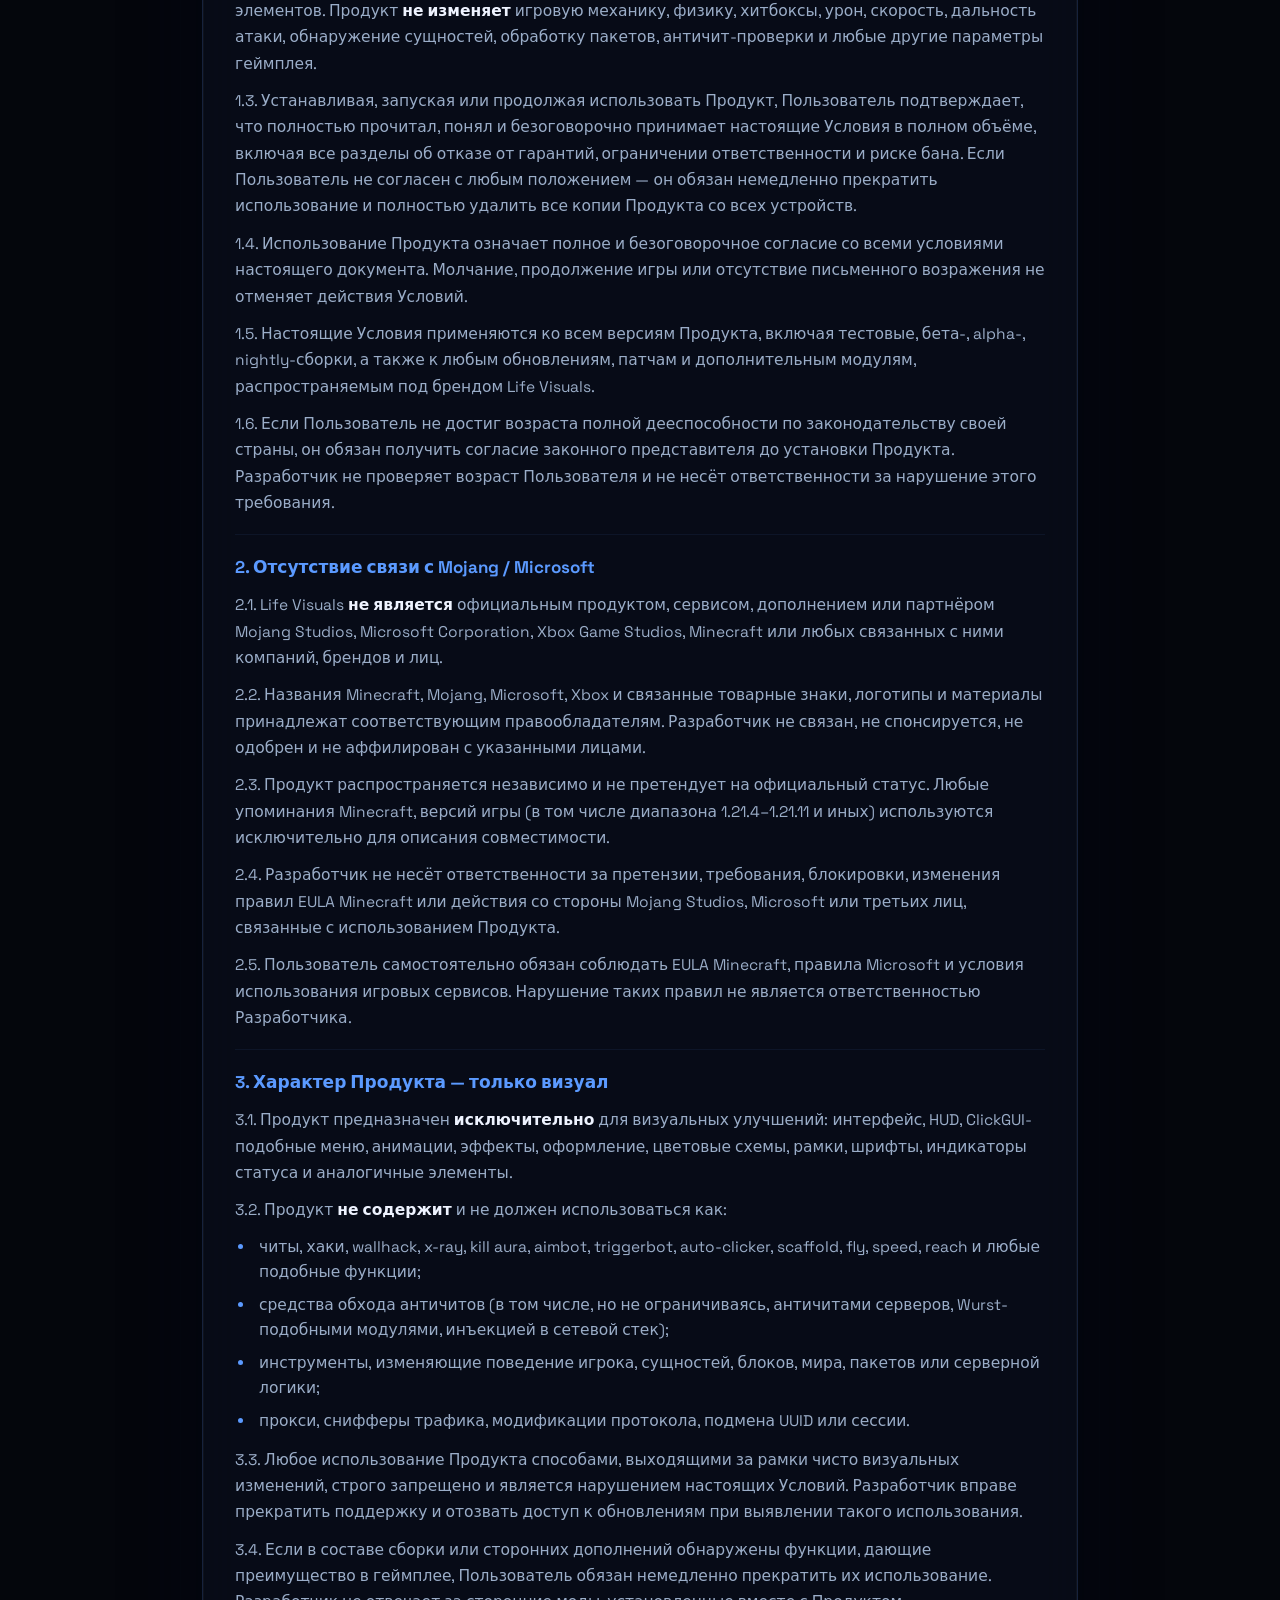
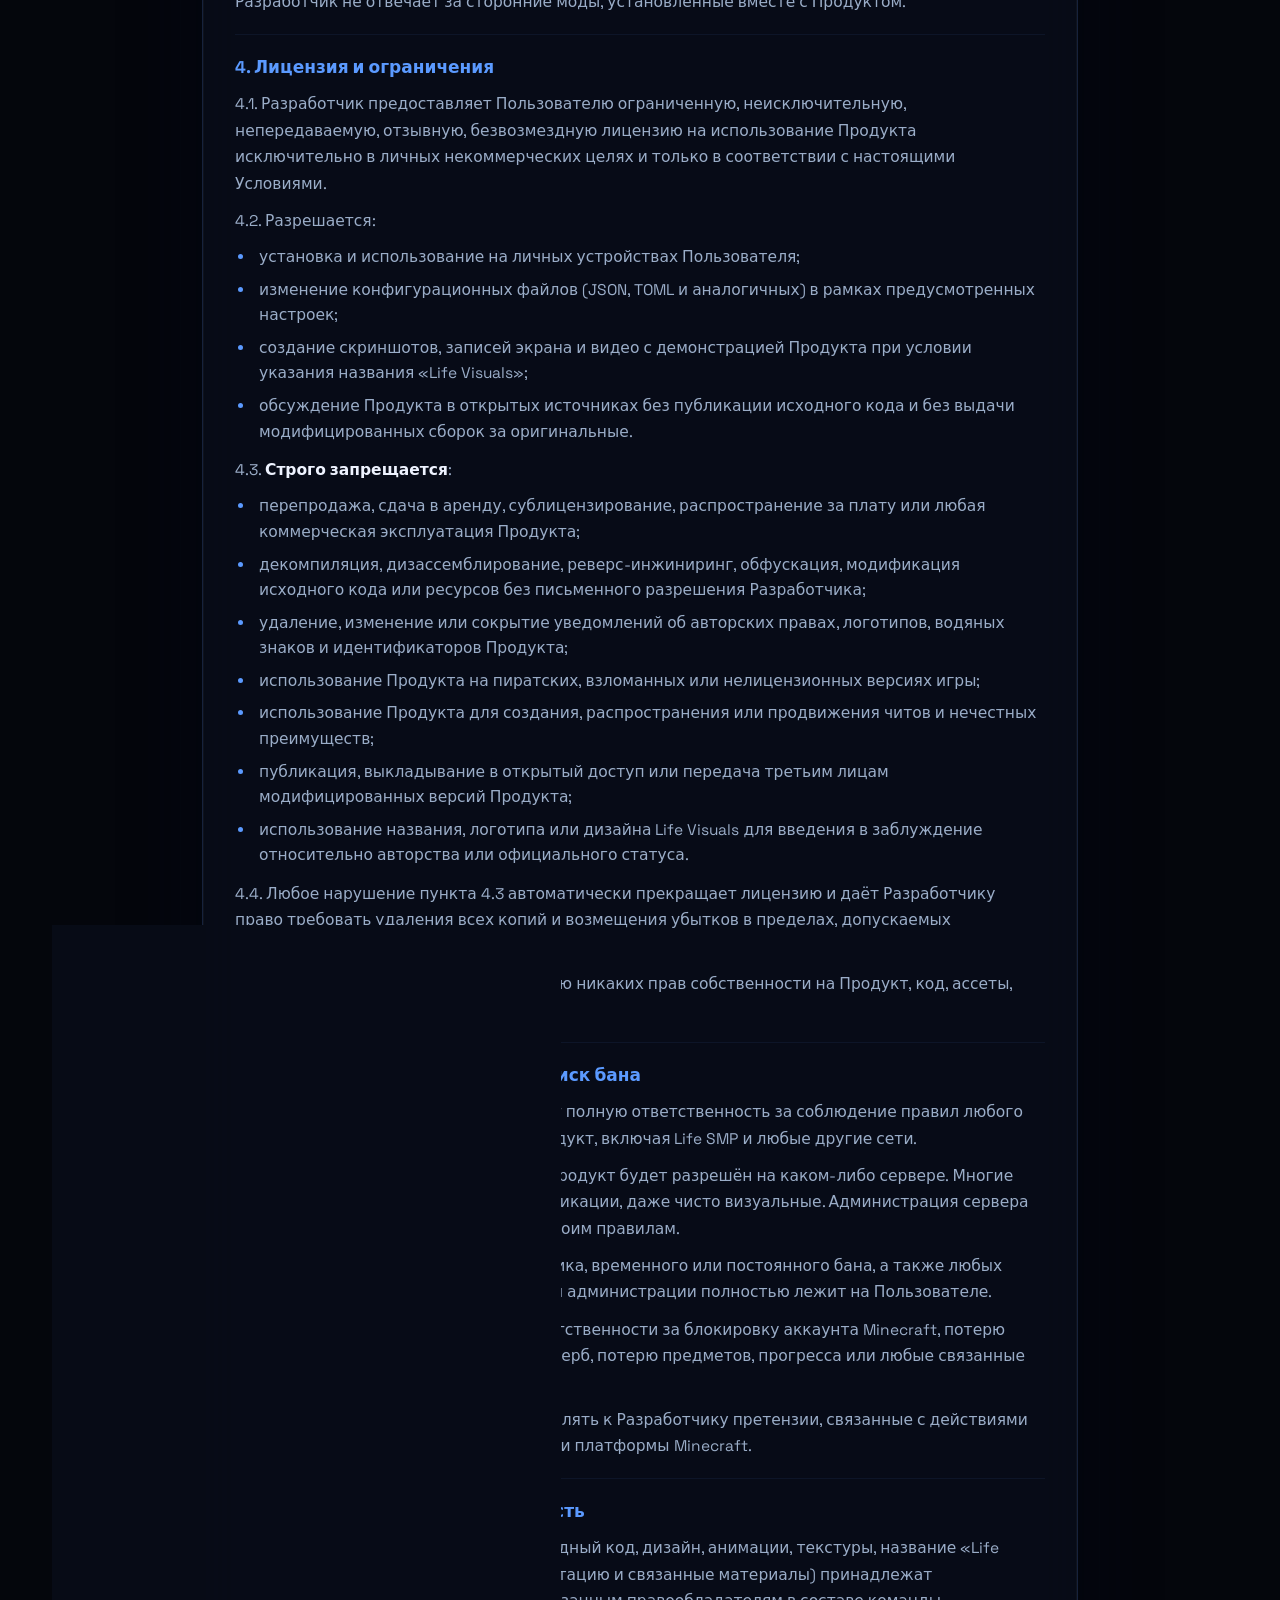
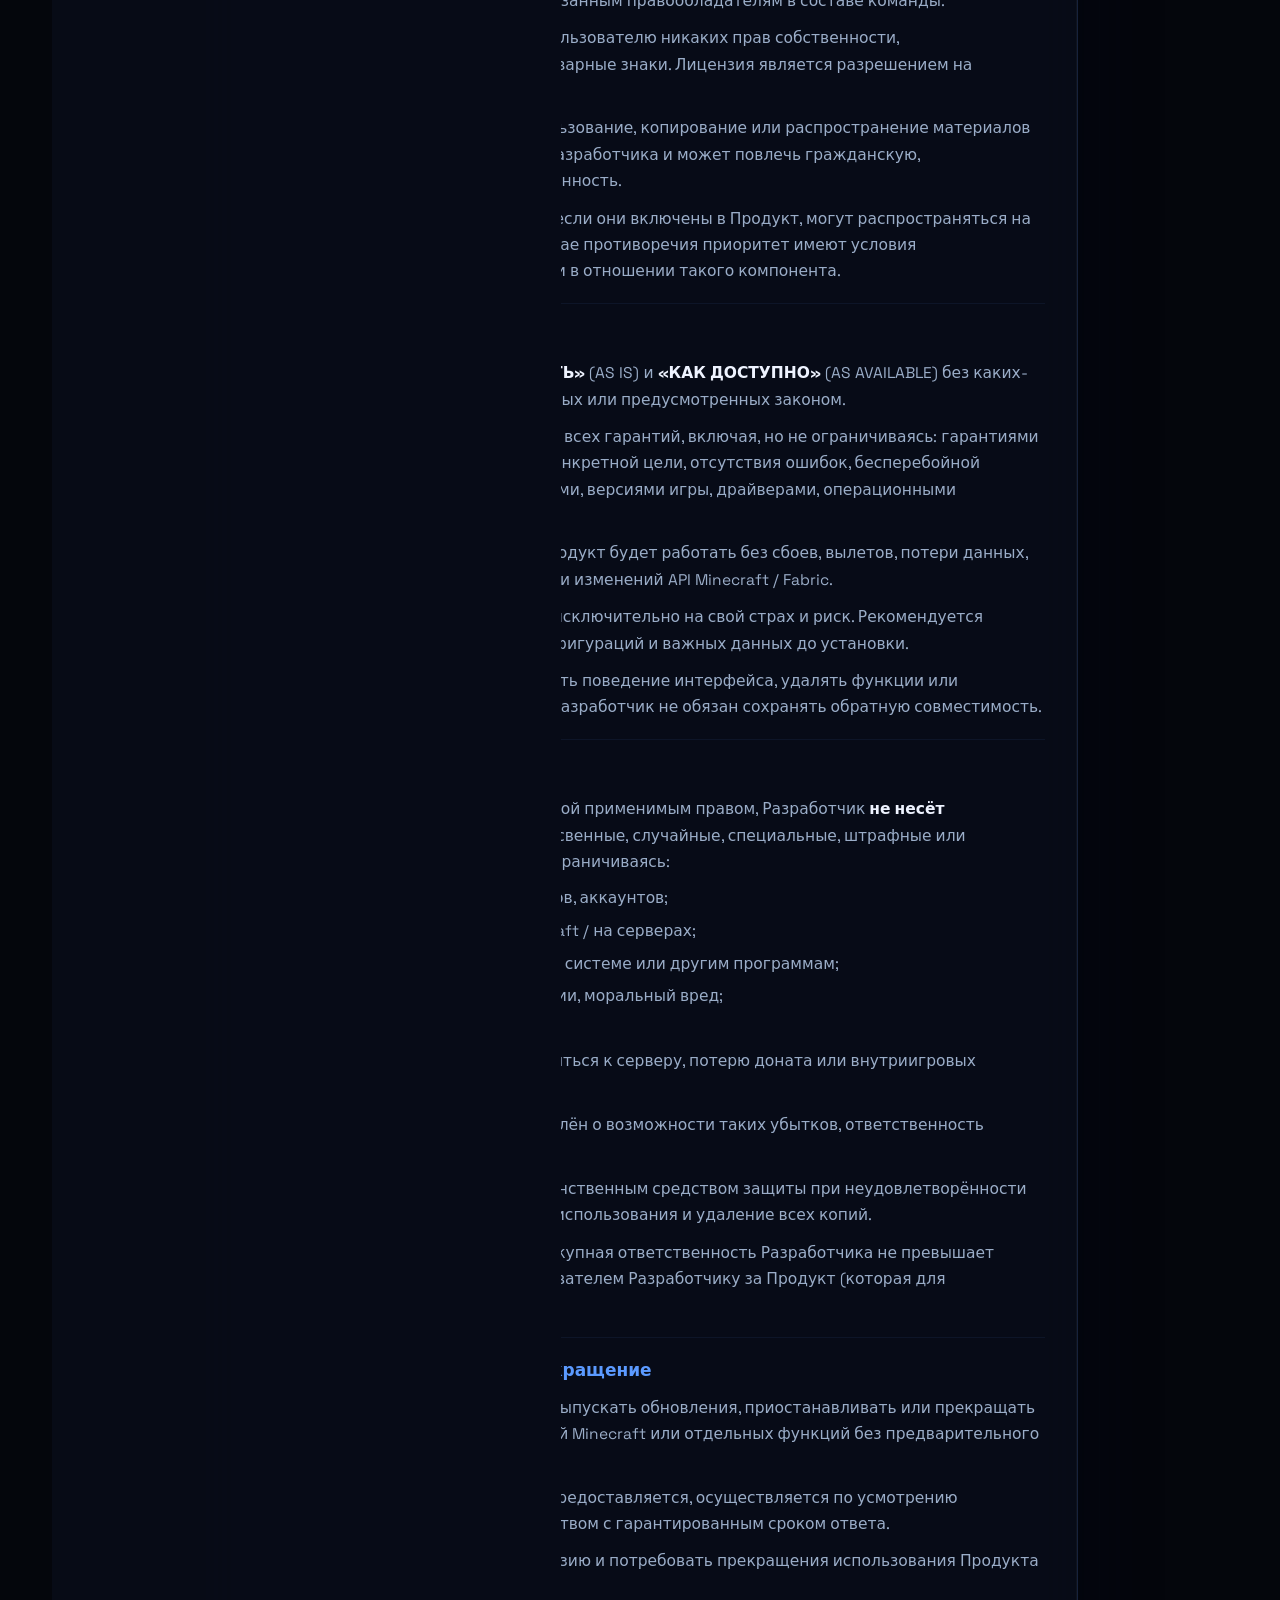
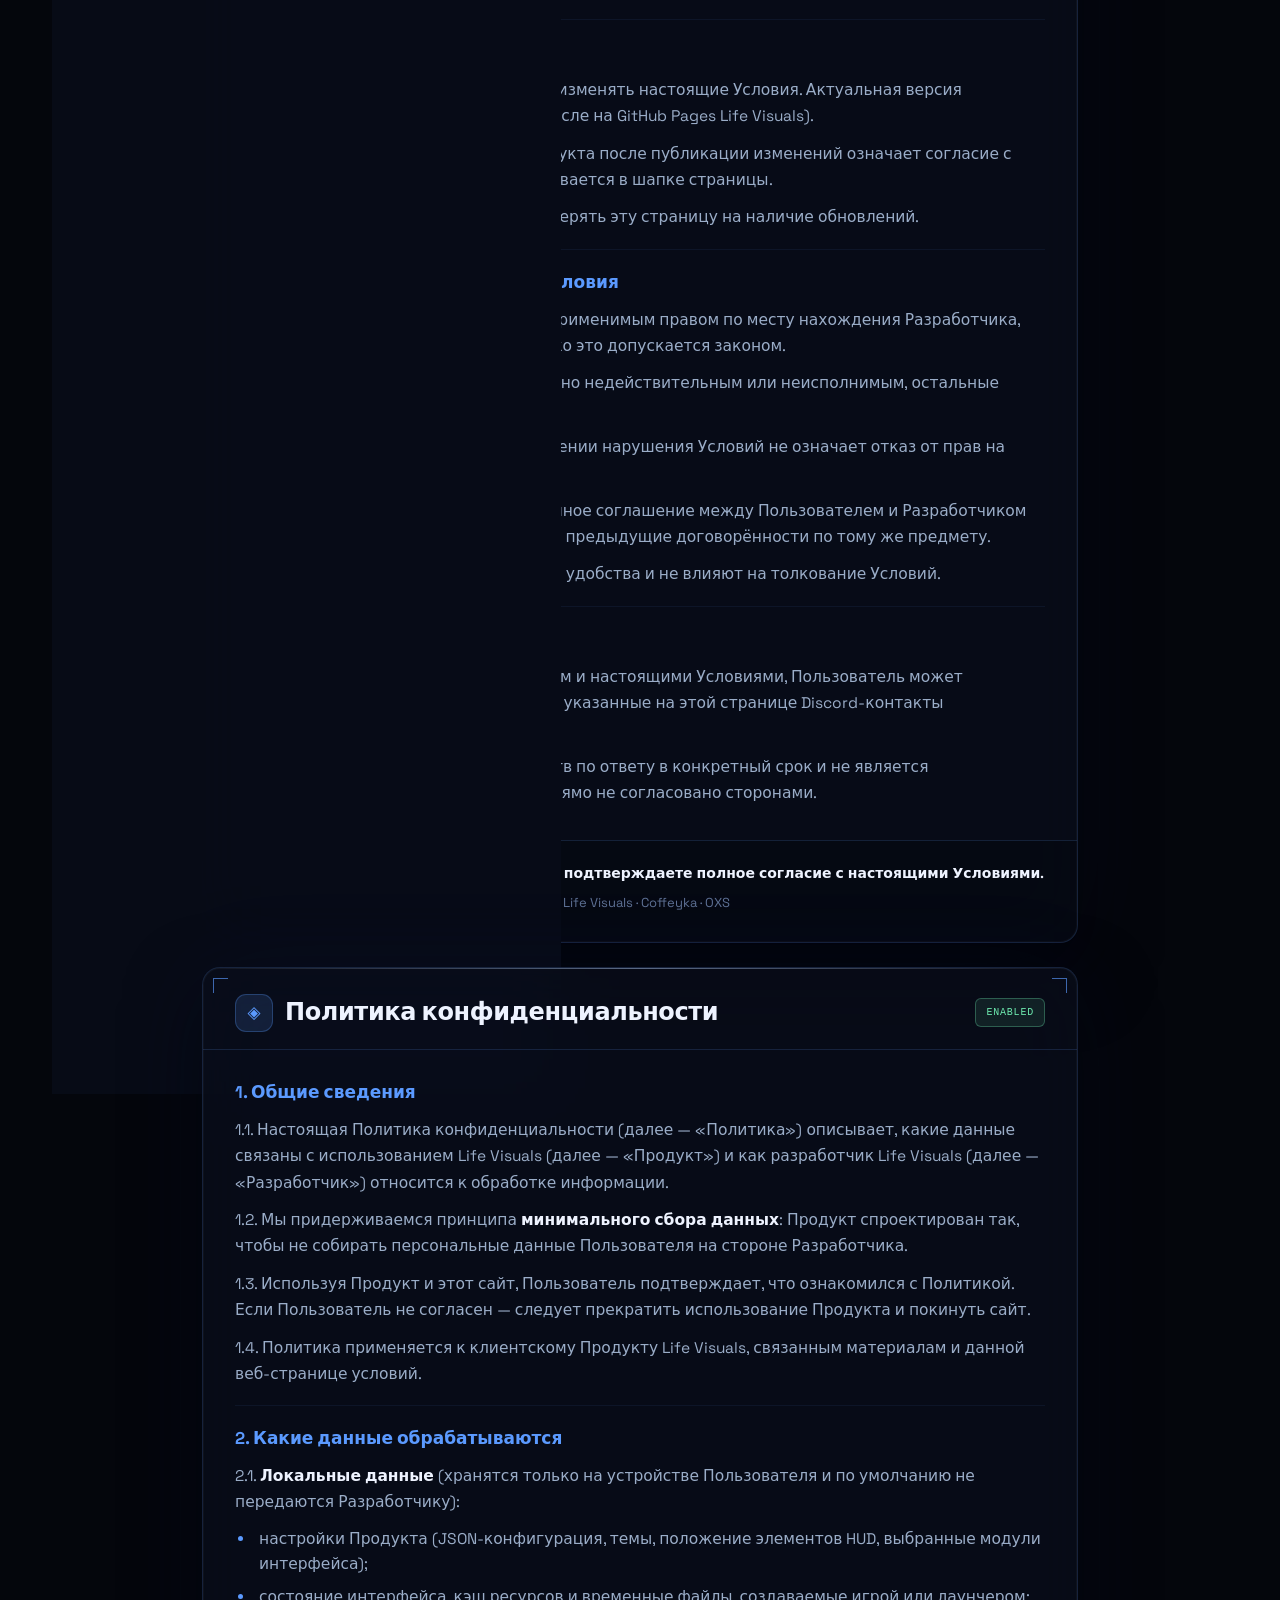
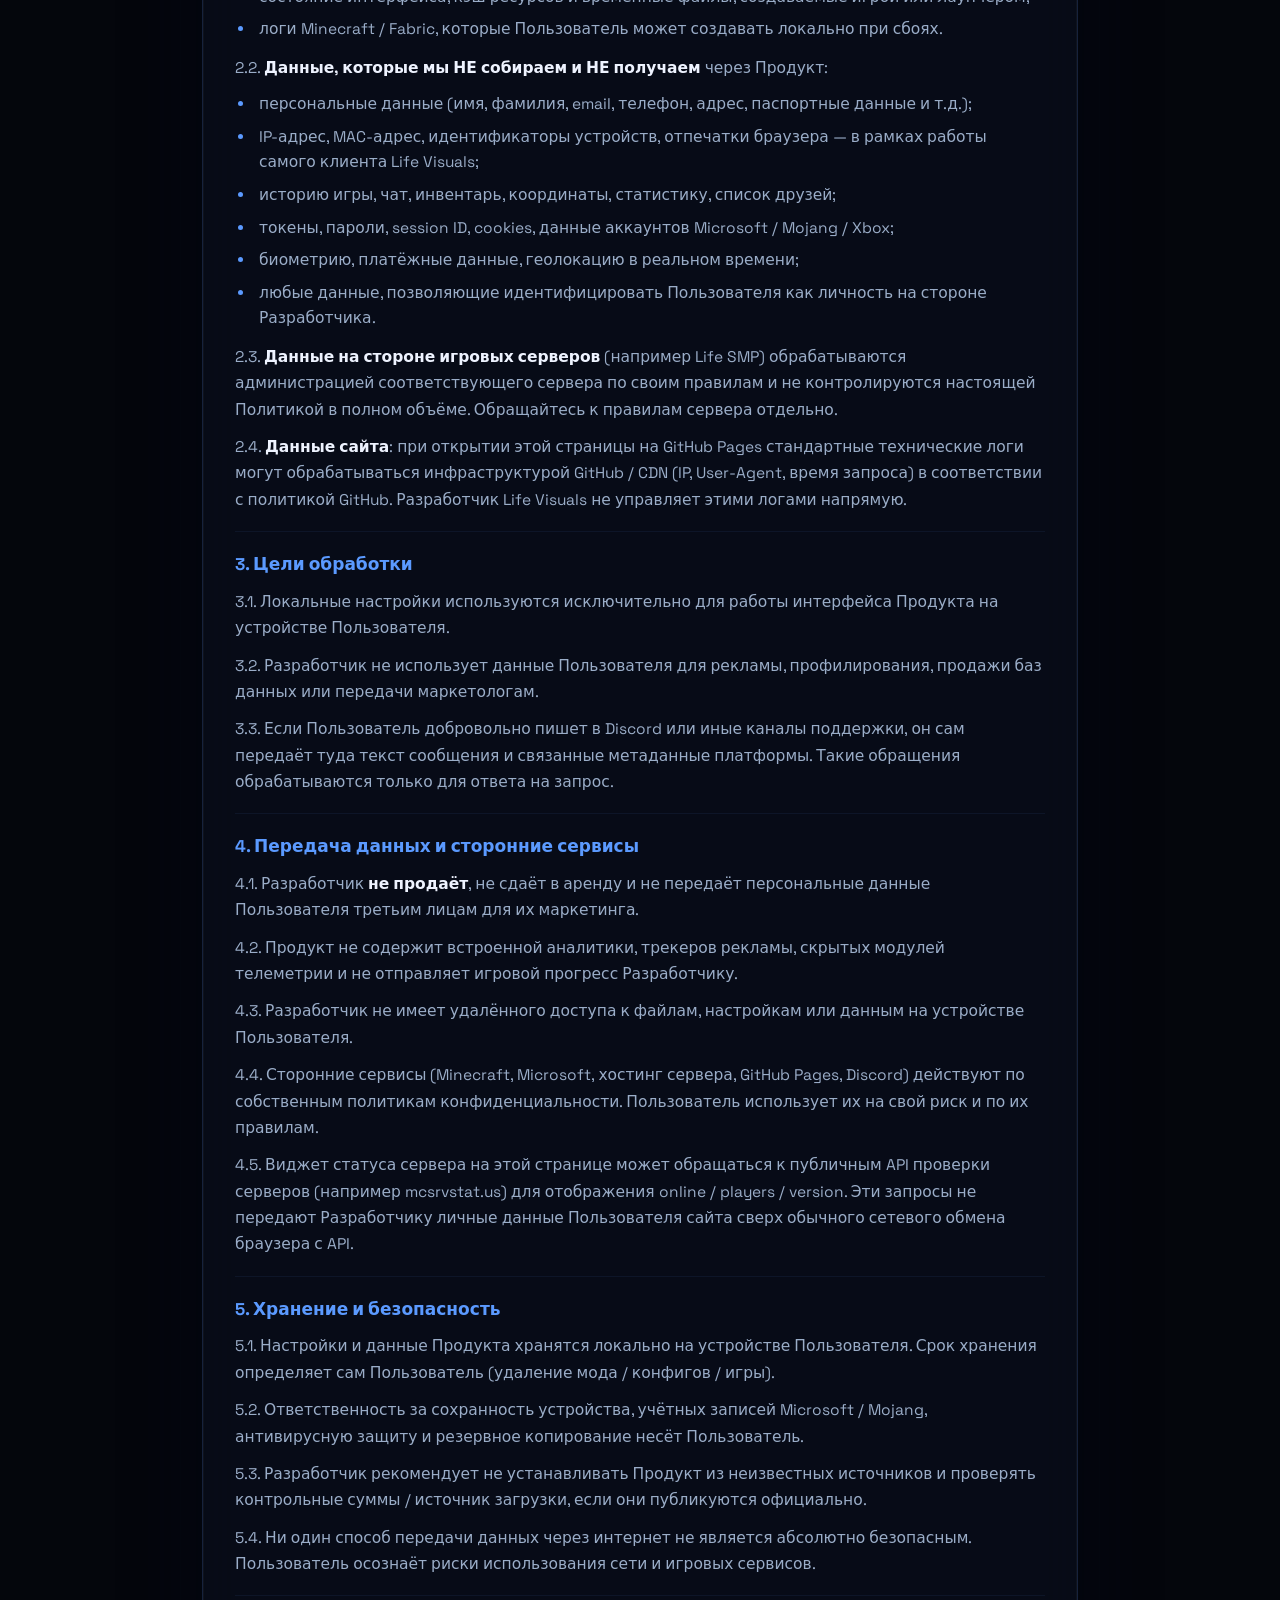
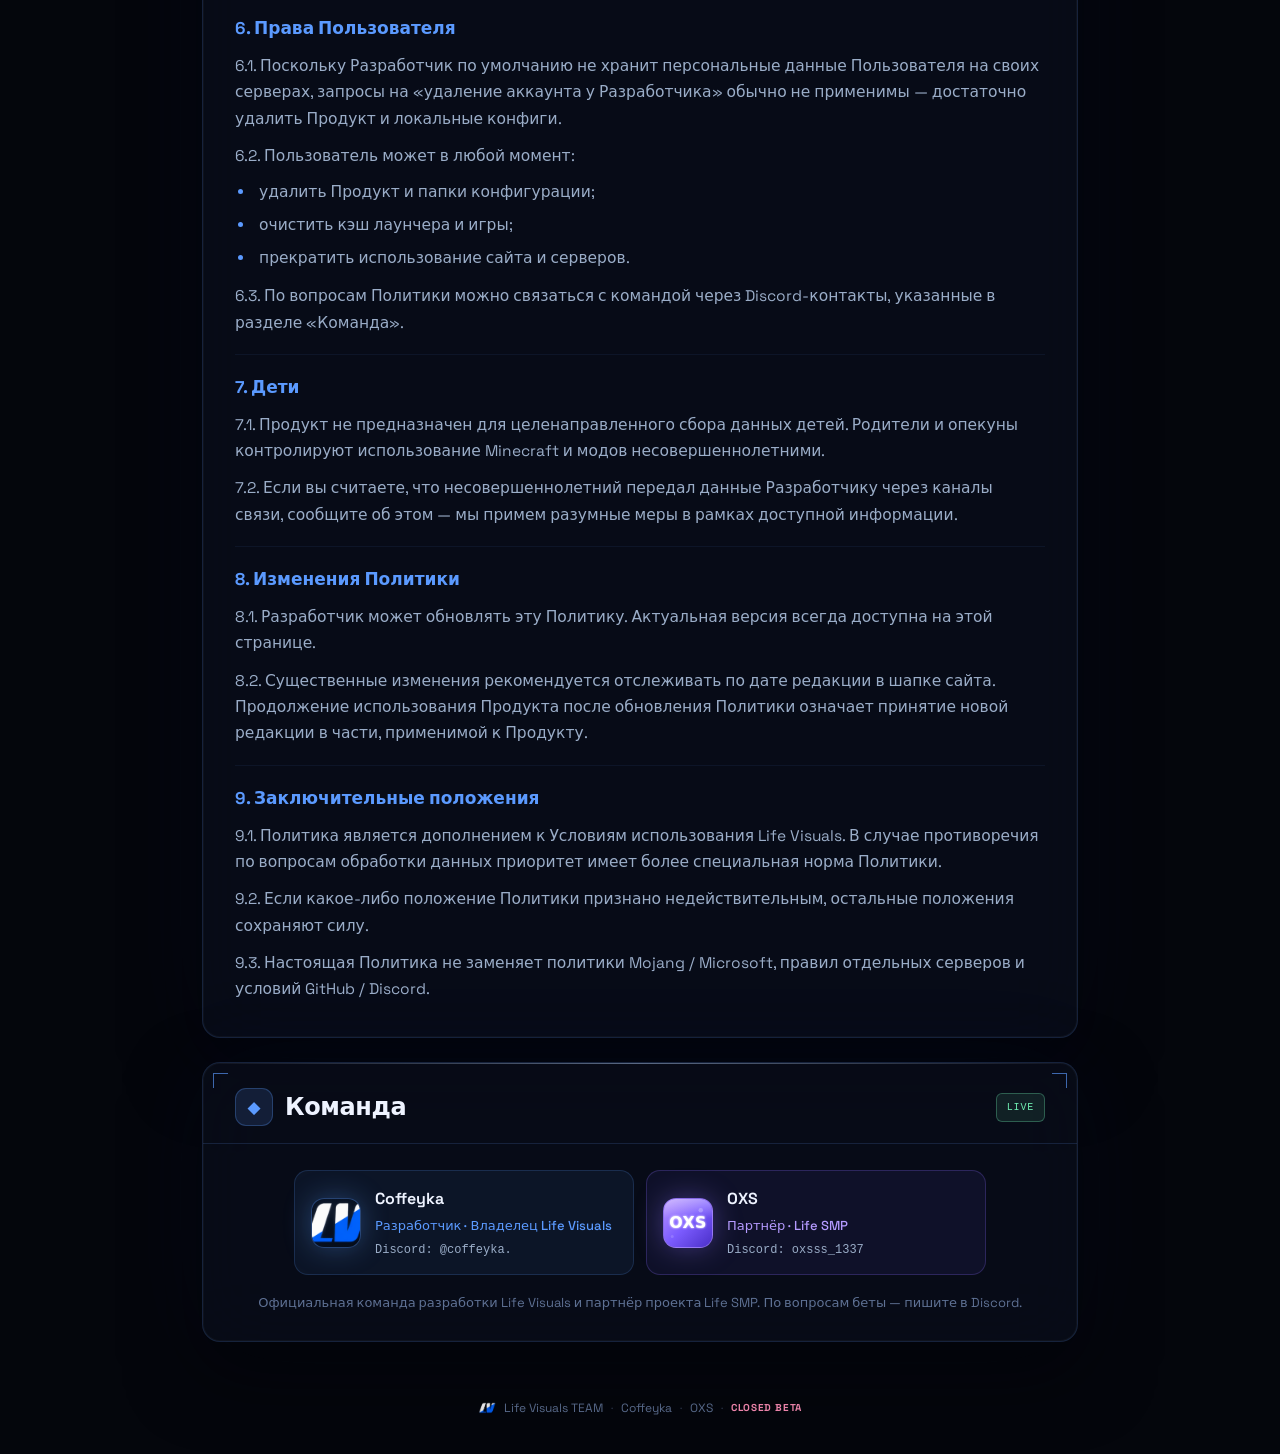
==== commit 97e2e671: "Update index.html" ====
--- a/index.html
+++ b/index.html
@@ -60,7 +60,7 @@
                     Visual Client · Closed Beta
                 </div>
                 <h1>Life Visuals</h1>
-                <p class="hero-sub">Премиум visual-клиент для Minecraft · Fabric 1.21.4–1.21.11</p>
+                <p class="hero-sub"visual-клиент для Minecraft · 1.21.4</p>
                 <div class="hero-meta">
                     <span>v1.9</span>
                     <span class="dot"></span>
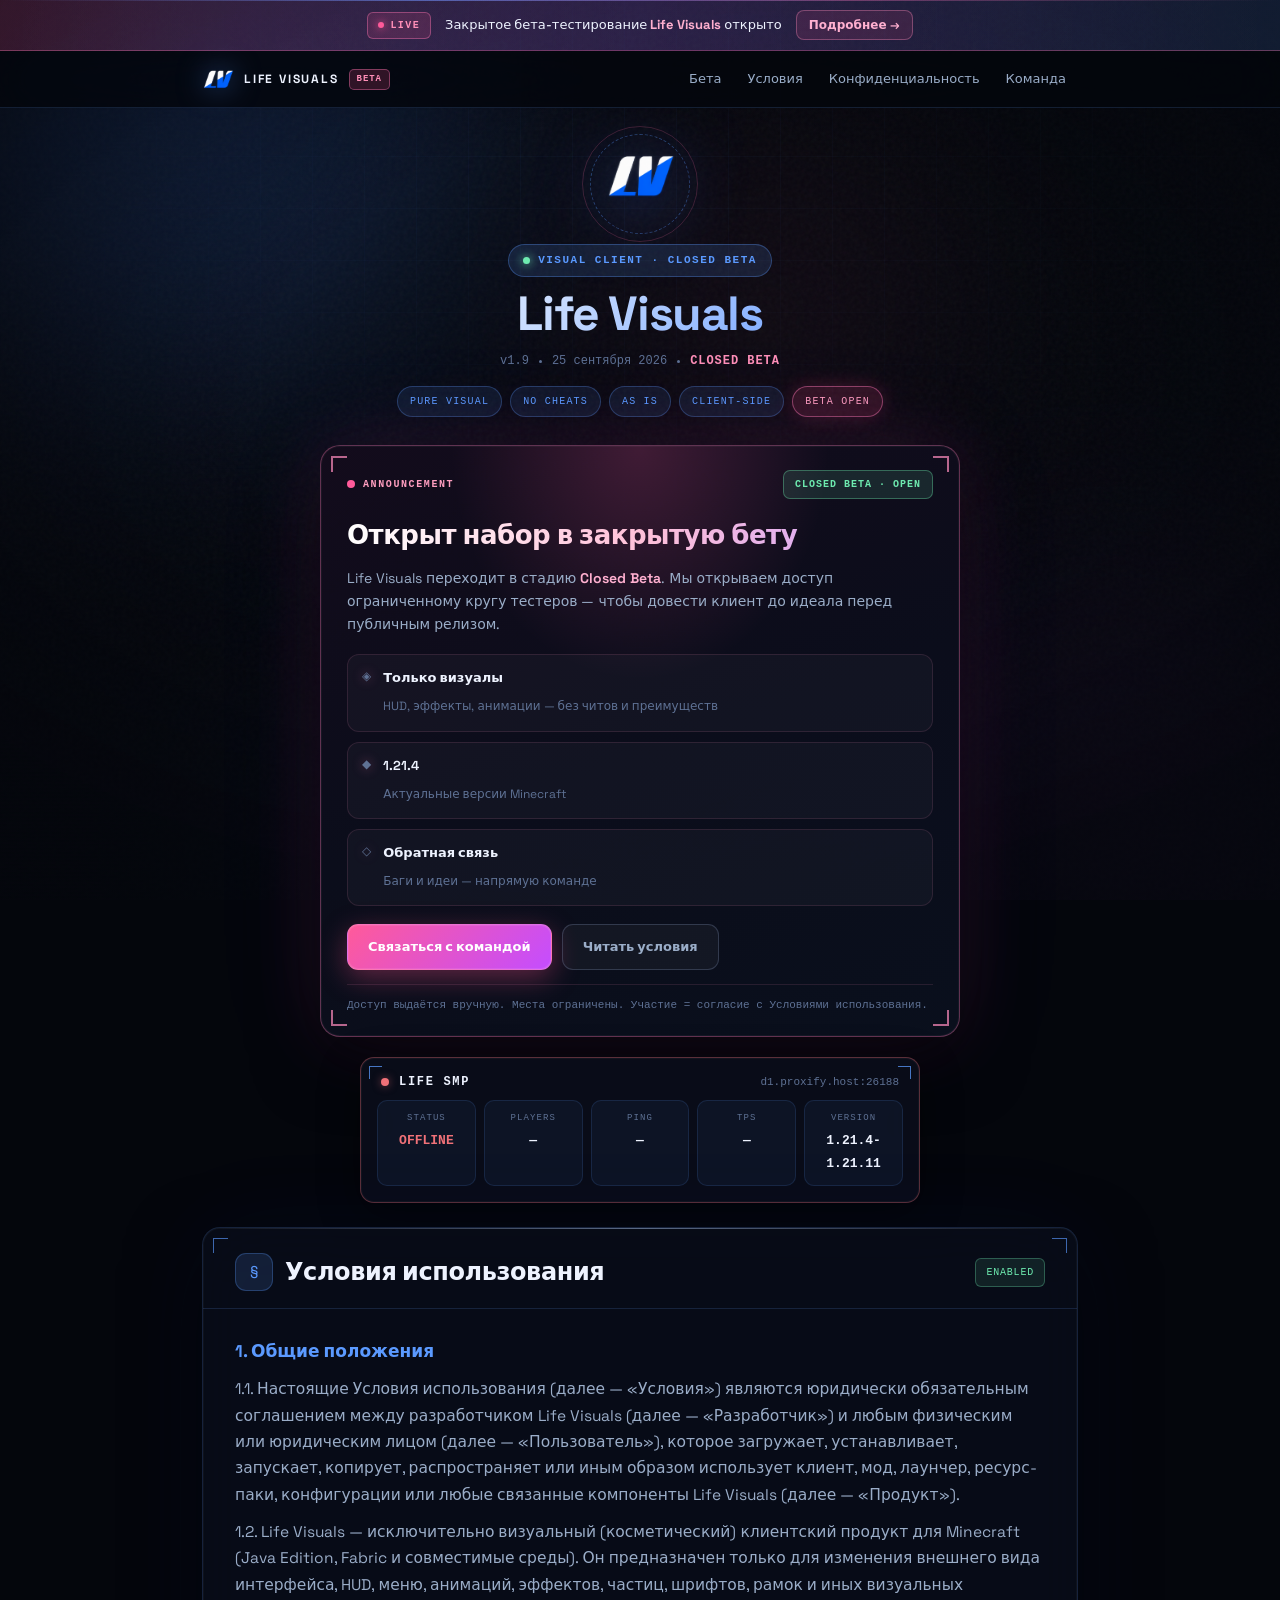
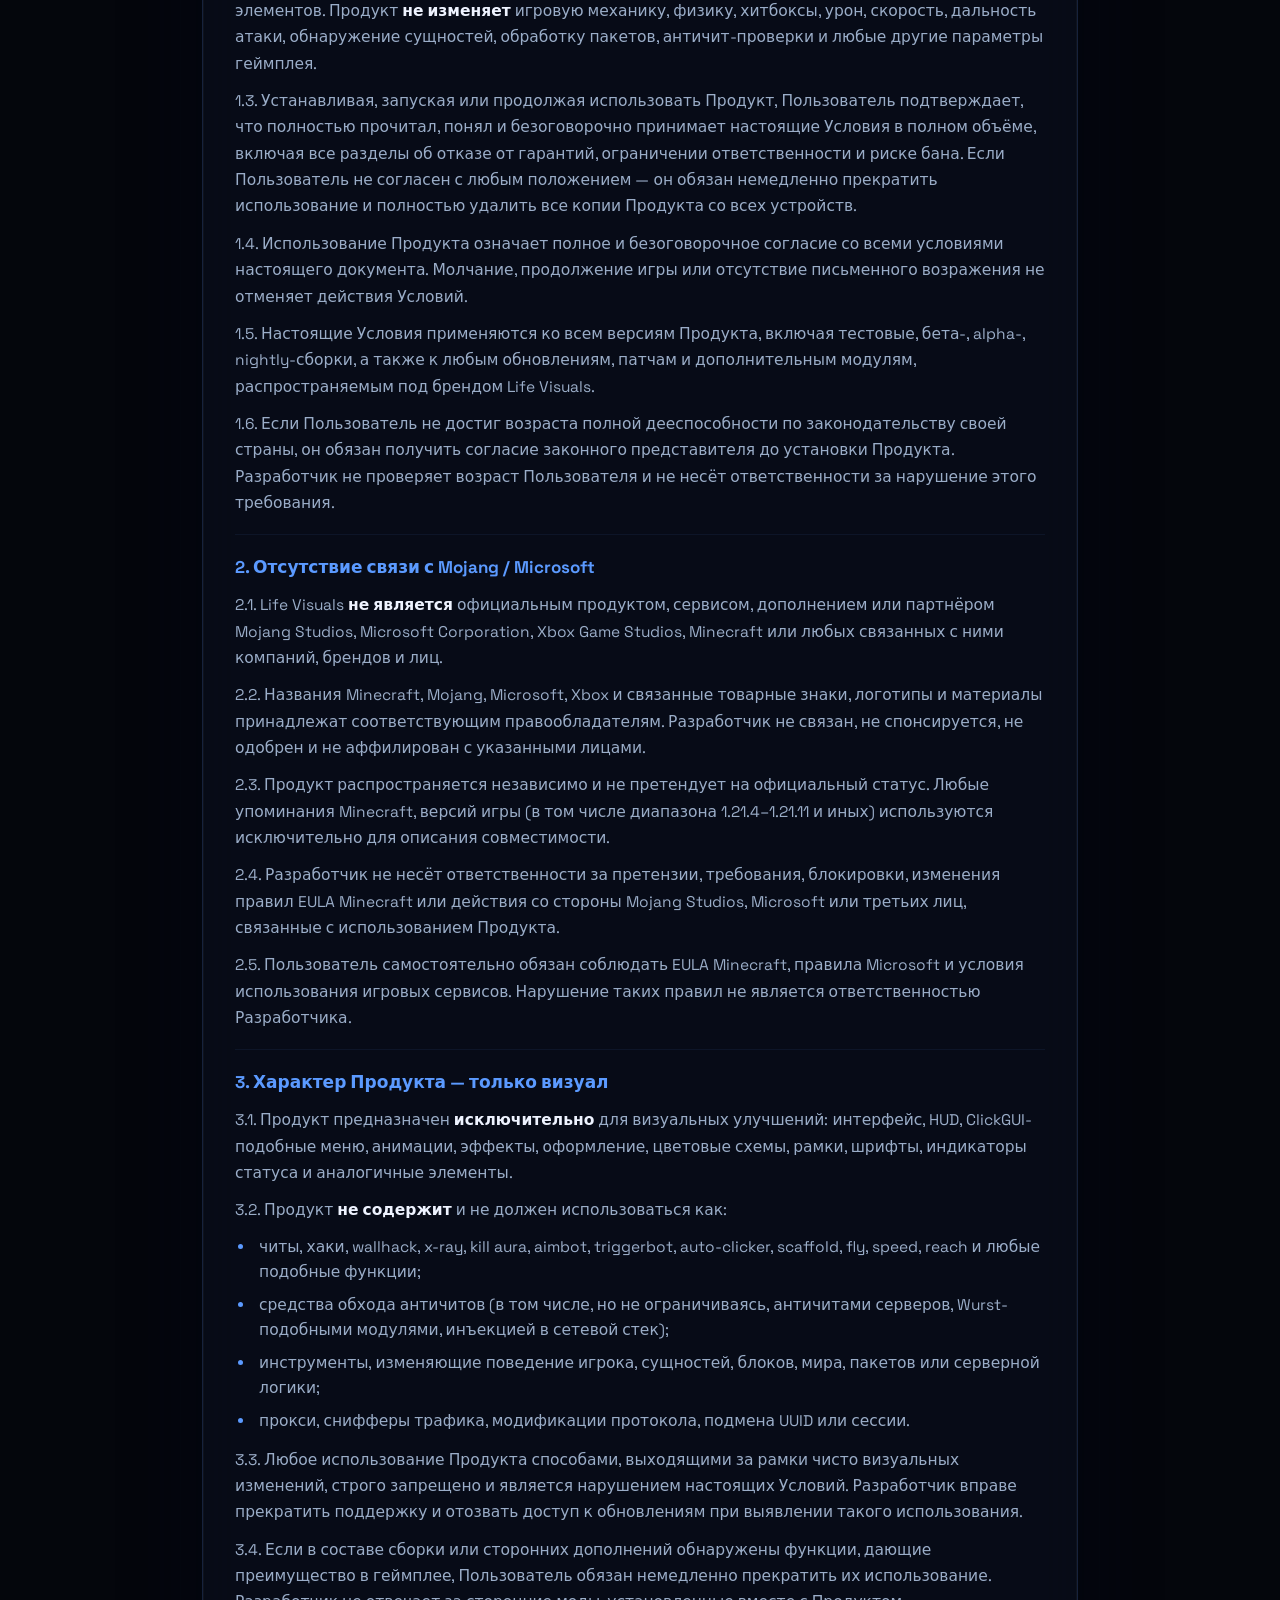
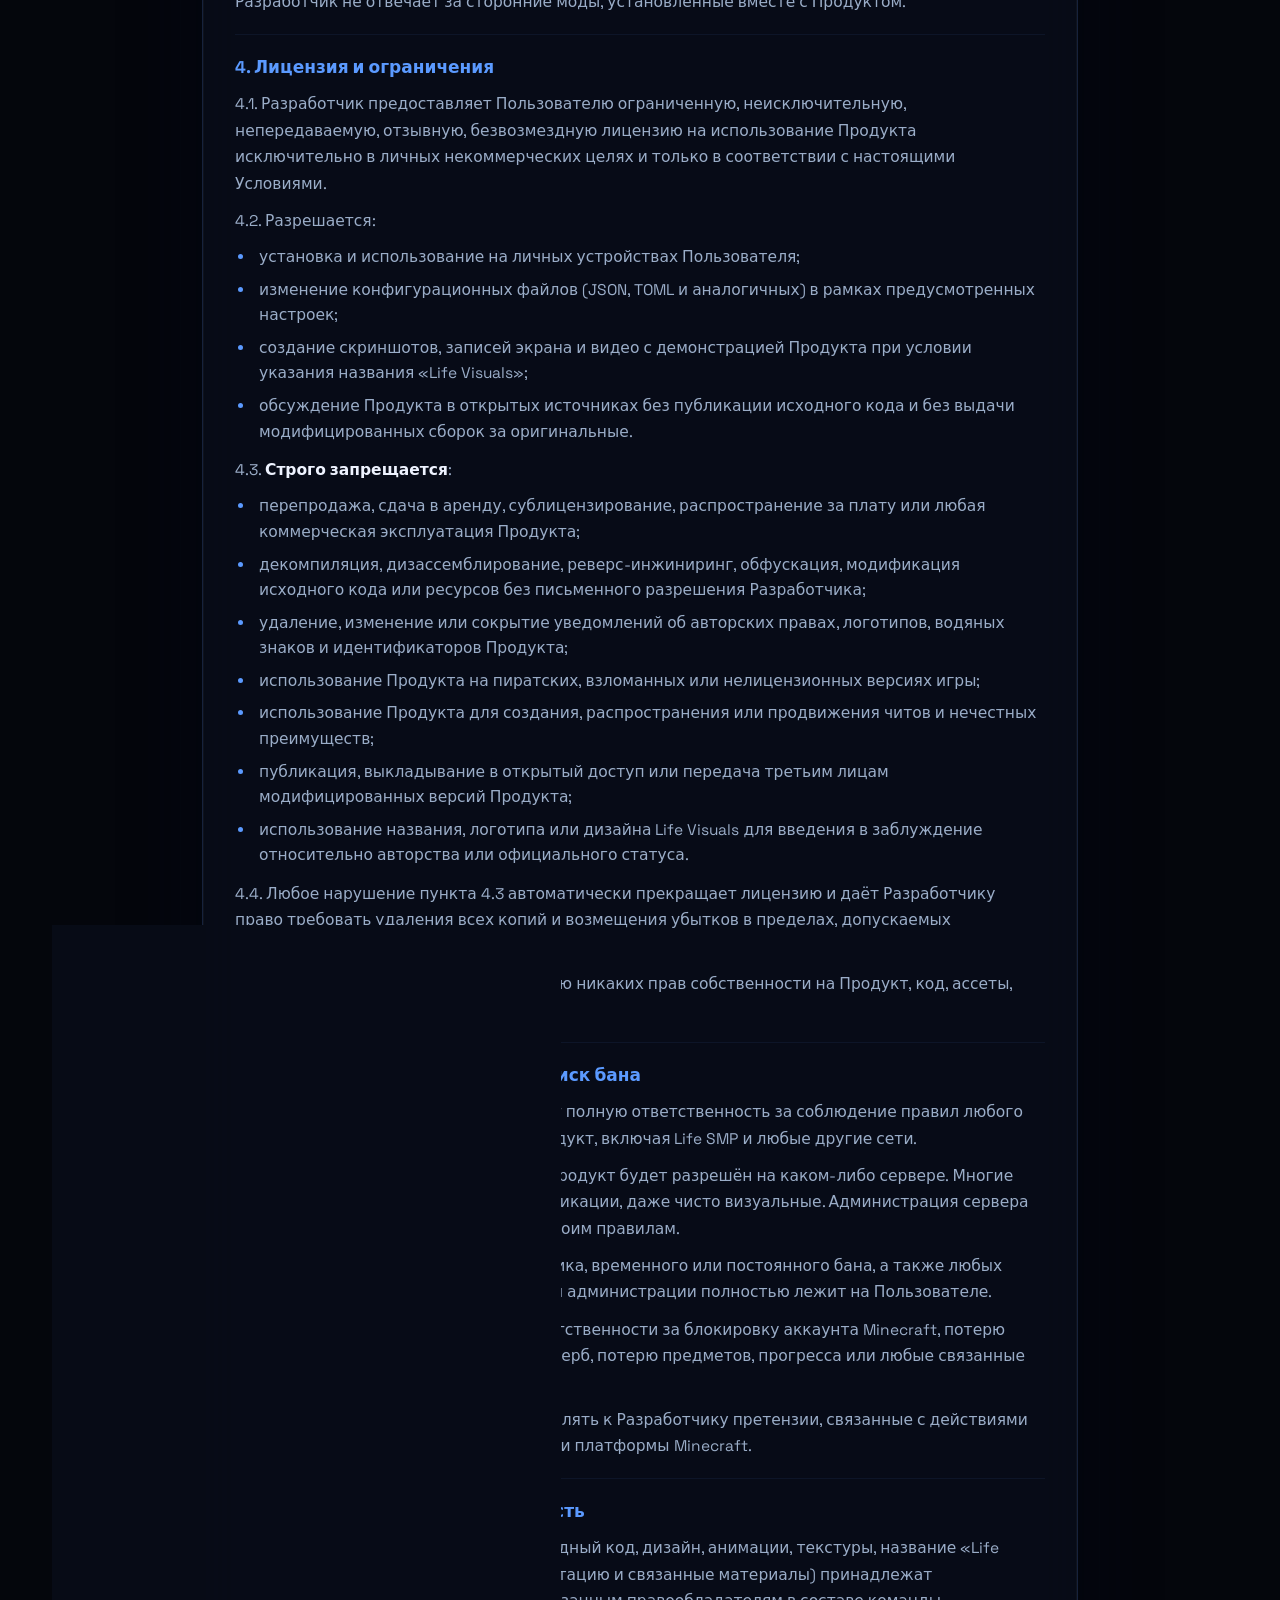
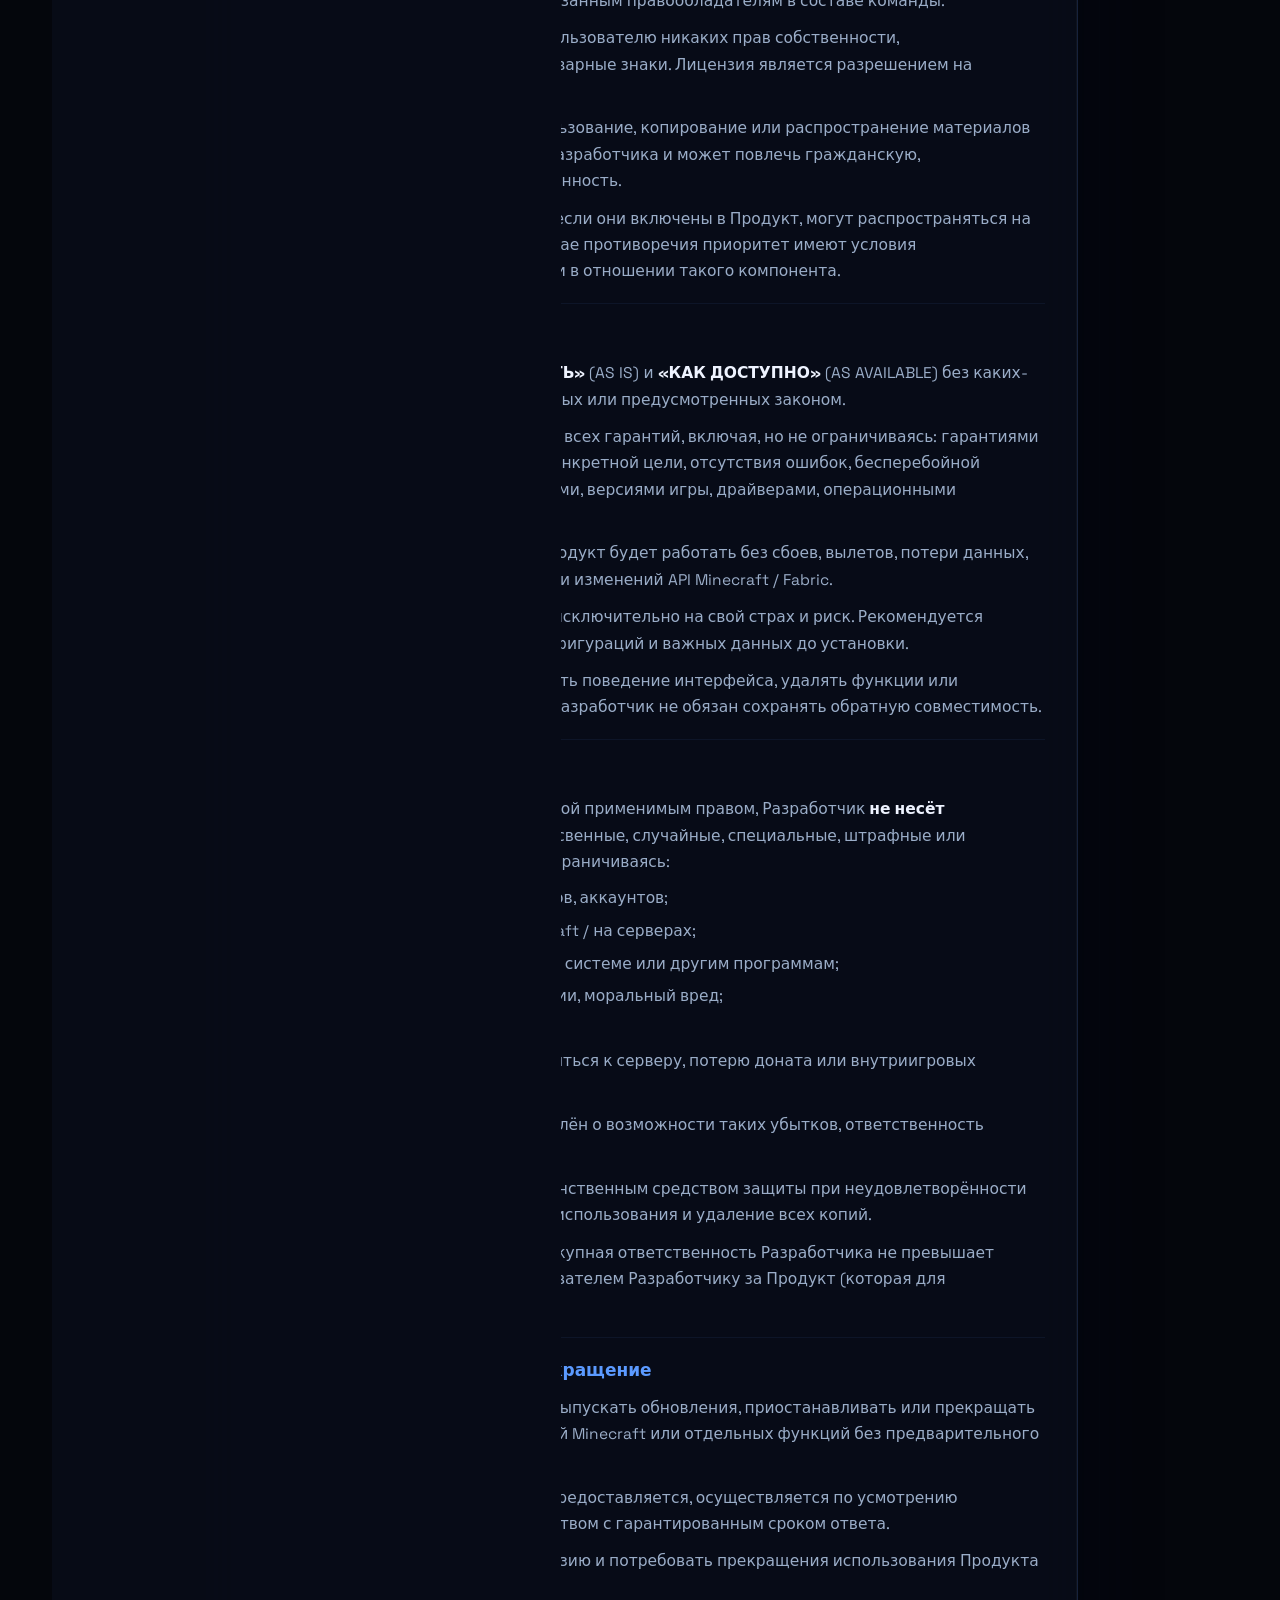
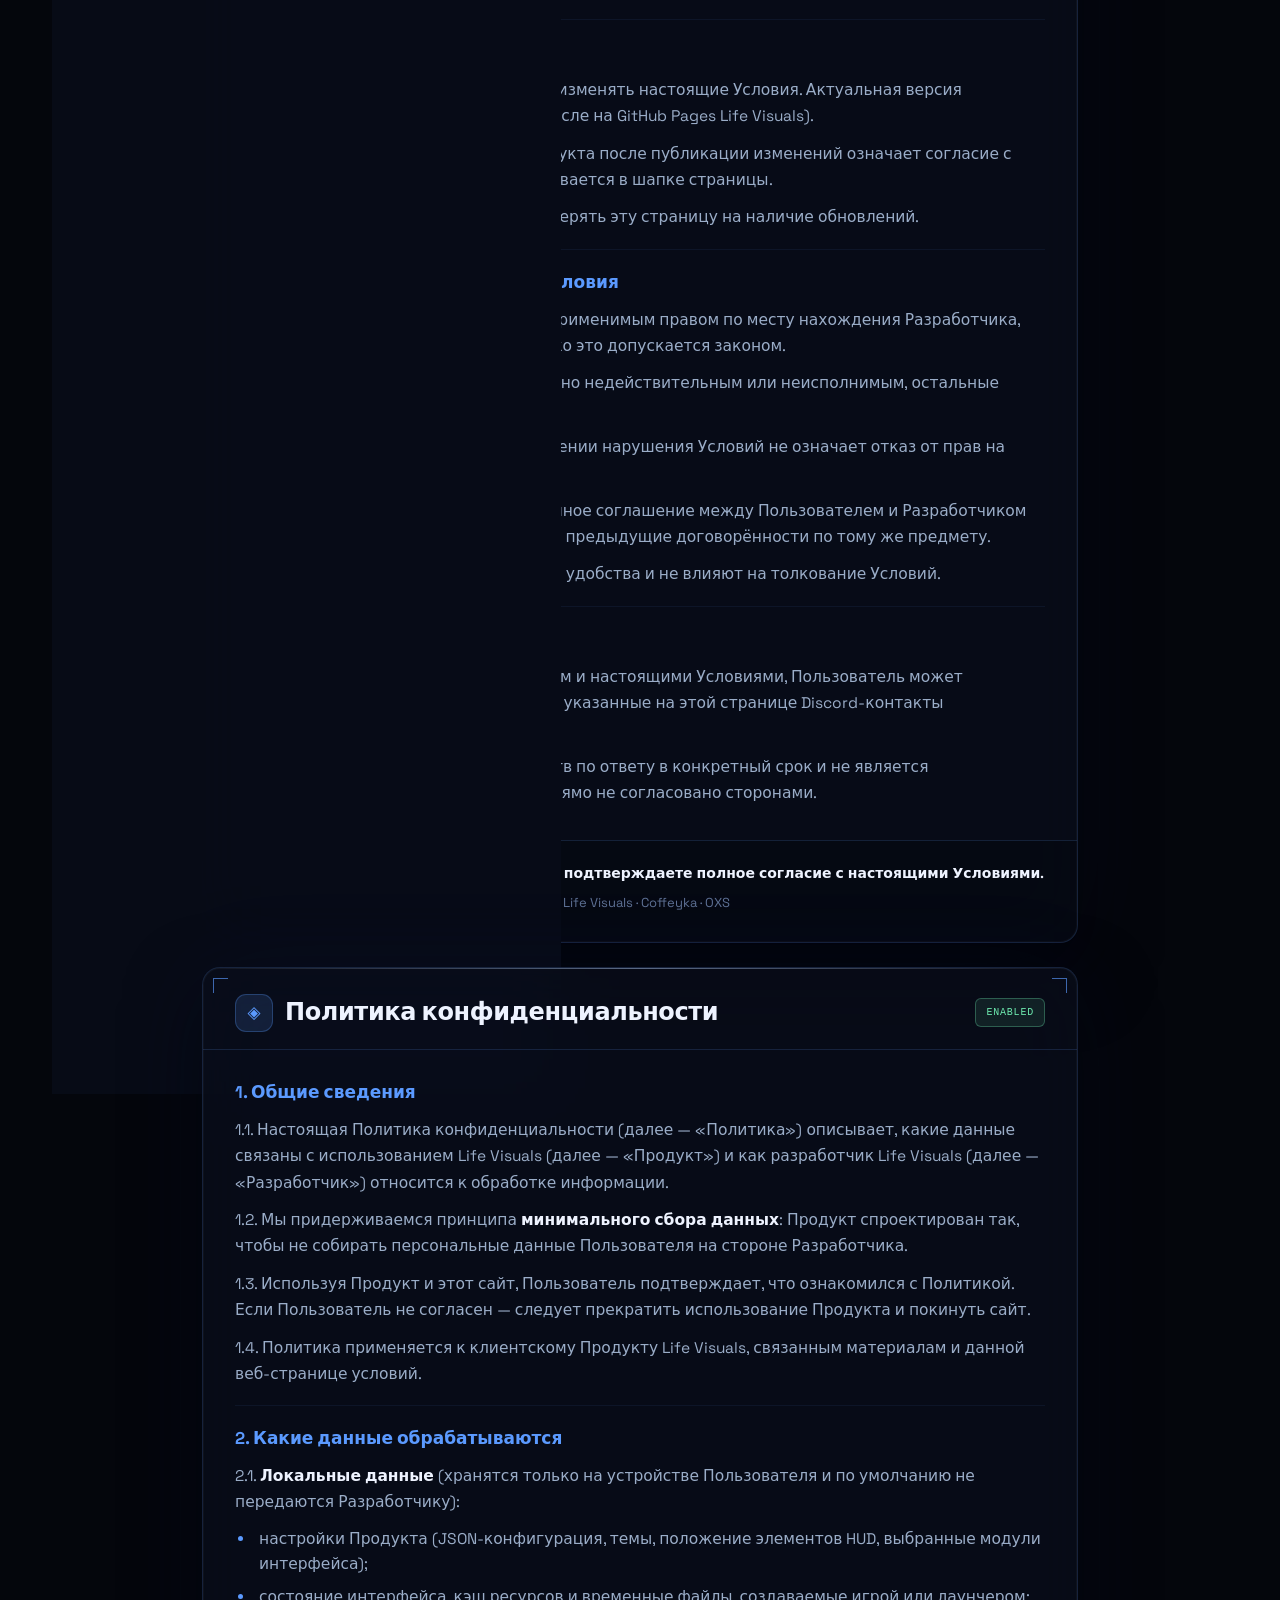
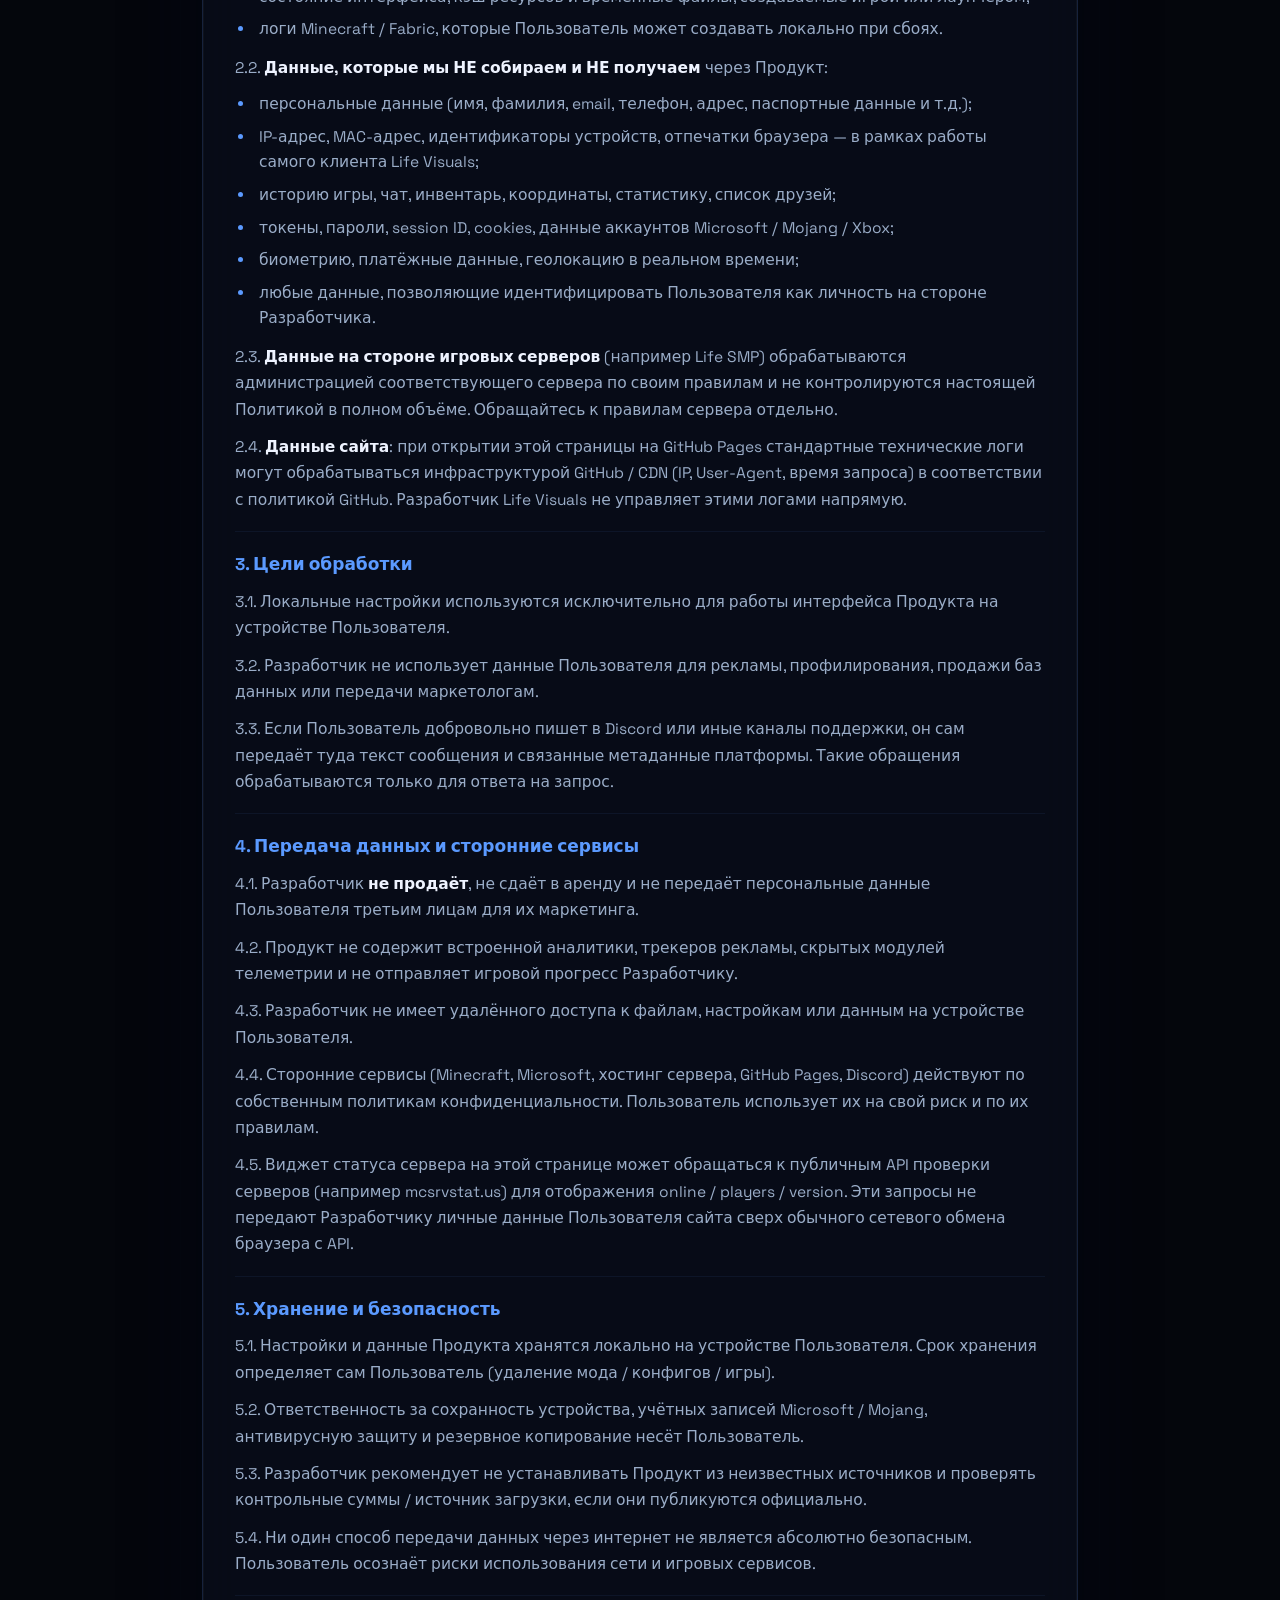
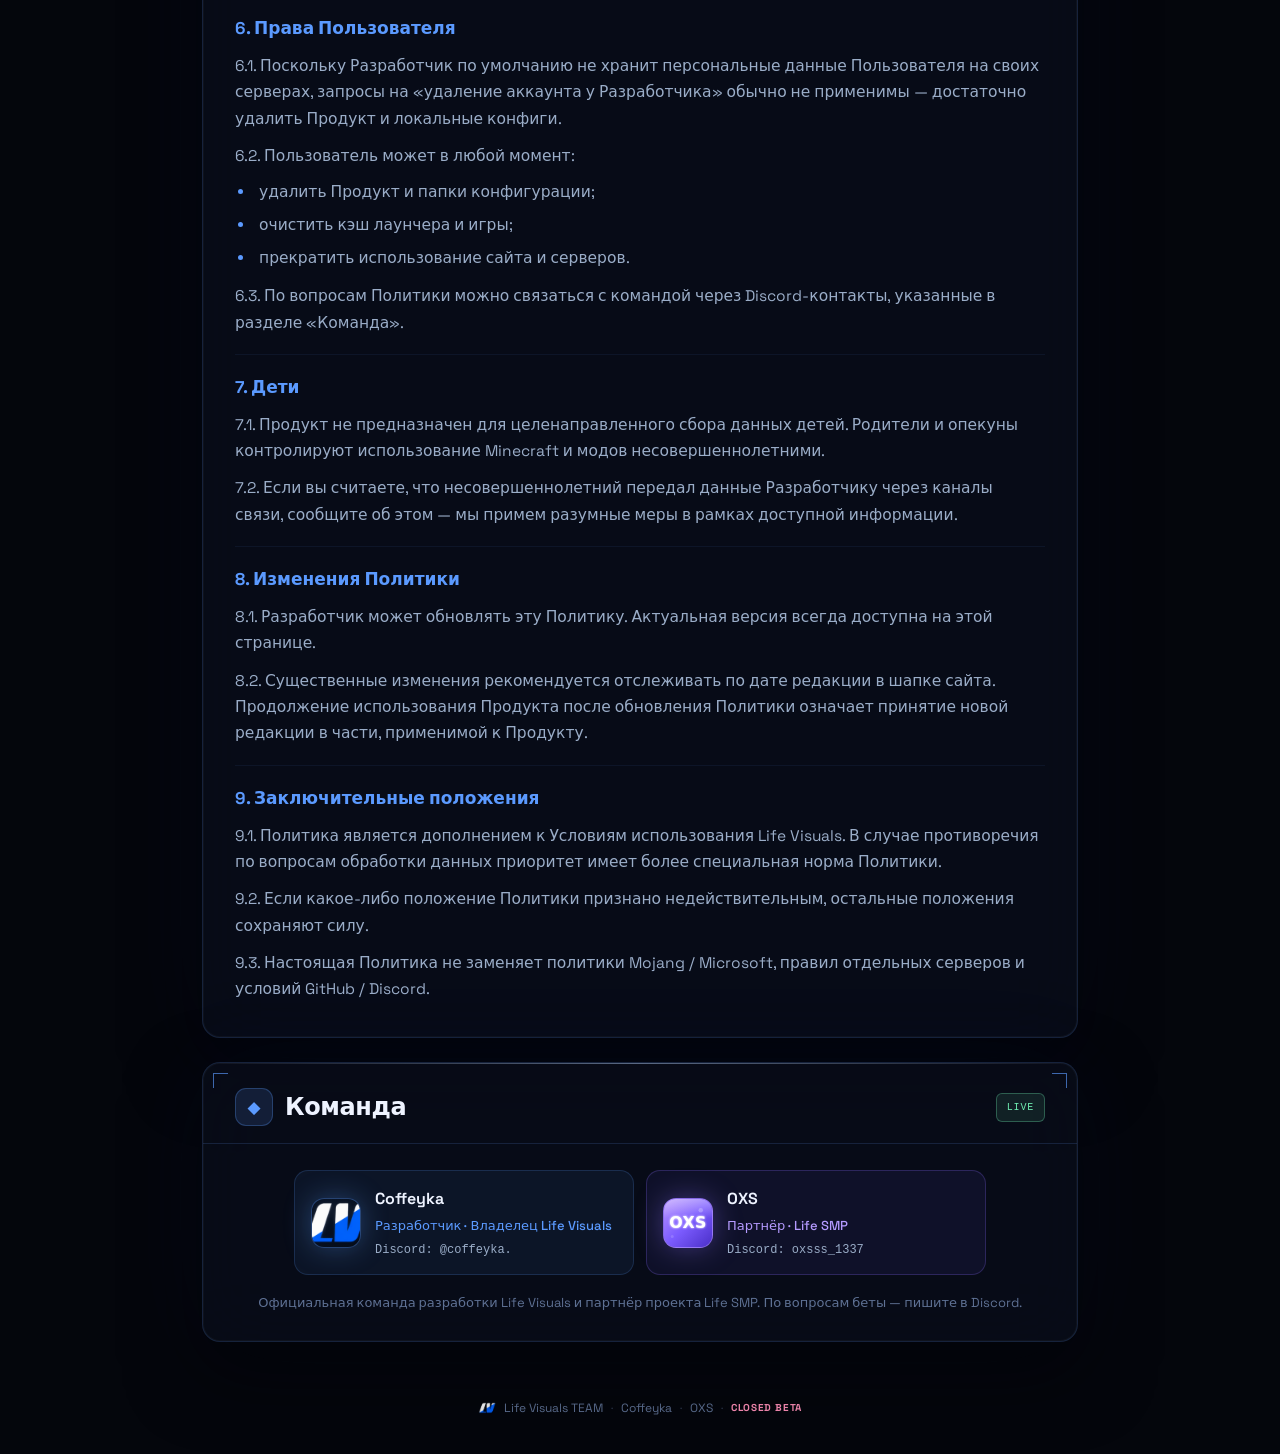
==== commit a402108f: "Fix formatting of hero-sub paragraph in index.html" ====
--- a/index.html
+++ b/index.html
@@ -60,7 +60,7 @@
                     Visual Client · Closed Beta
                 </div>
                 <h1>Life Visuals</h1>
-                <p class="hero-sub"visual-клиент для Minecraft · 1.21.4</p>
+                <p class="hero-sub" visual-клиент для Minecraft · 1.21.4</p>
                 <div class="hero-meta">
                     <span>v1.9</span>
                     <span class="dot"></span>
@@ -104,7 +104,7 @@
                         <div class="beta-feat">
                             <span class="beta-feat-icon">◆</span>
                             <div>
-                                <strong>Fabric 1.21.4–1.21.11</strong>
+                                <strong> 1.21.4</strong>
                                 <span>Актуальные версии Minecraft</span>
                             </div>
                         </div>
